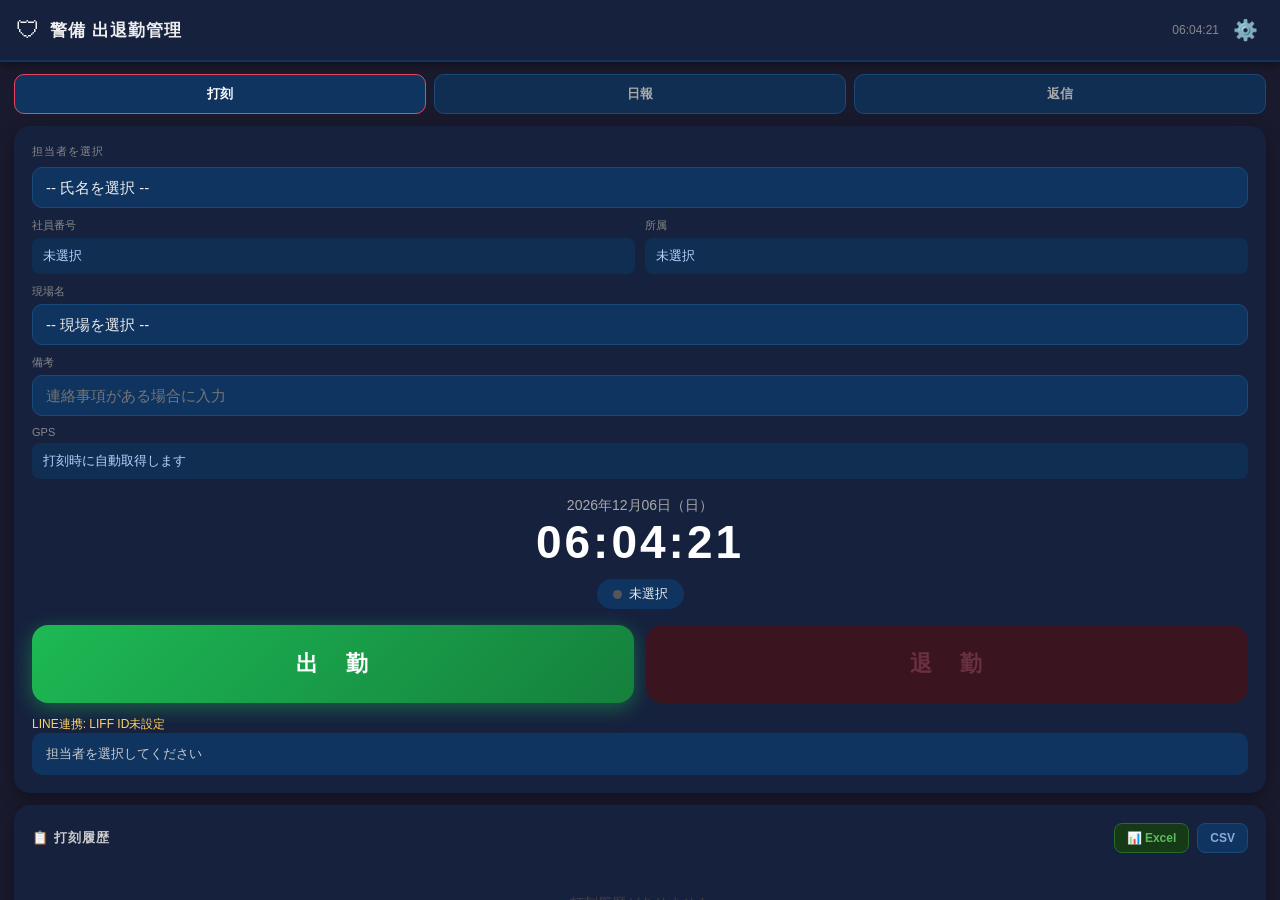
==== index.html @ e901b2d3 "Add files via upload" ====
<!DOCTYPE html>
<html lang="ja">
<head>
  <meta charset="UTF-8">
  <meta name="viewport" content="width=device-width, initial-scale=1.0, maximum-scale=1.0, user-scalable=no">
  <meta name="apple-mobile-web-app-capable" content="yes">
  <meta name="apple-mobile-web-app-status-bar-style" content="black-translucent">
  <meta name="apple-mobile-web-app-title" content="出退勤">
  <meta name="mobile-web-app-capable" content="yes">
  <meta name="theme-color" content="#1a1a2e">
  <link rel="manifest" href="./manifest.json">
  <title>警備 出退勤管理</title>
  <script src="https://static.line-scdn.net/liff/edge/2/sdk.js"></script>
  <script src="https://cdnjs.cloudflare.com/ajax/libs/xlsx/0.18.5/xlsx.full.min.js"></script>
  <style>
    * { box-sizing: border-box; margin: 0; padding: 0; -webkit-tap-highlight-color: transparent; }
    :root {
      --bg: #1a1a2e; --card: #16213e; --accent-blue: #0f3460;
      --green: #1db954; --red: #e94560; --text: #eee; --text-muted: #888;
      --safe-top: env(safe-area-inset-top, 0px); --safe-bottom: env(safe-area-inset-bottom, 0px);
    }
    html, body { height: 100%; overflow-x: hidden; }
    body { font-family: 'Hiragino Kaku Gothic ProN', 'Meiryo', 'Yu Gothic', sans-serif; background: var(--bg); color: var(--text); display: flex; flex-direction: column; padding-top: var(--safe-top); padding-bottom: var(--safe-bottom); }
    header { background: var(--card); padding: 14px 16px; display: flex; align-items: center; justify-content: space-between; border-bottom: 2px solid var(--accent-blue); box-shadow: 0 2px 10px rgba(0,0,0,0.5); position: sticky; top: 0; z-index: 100; }
    .header-left { display: flex; align-items: center; gap: 10px; }
    .shield { font-size: 24px; }
    header h1 { font-size: 17px; font-weight: 700; letter-spacing: 1px; }
    .header-right { display: flex; align-items: center; gap: 8px; }
    #clock { font-size: 12px; color: var(--text-muted); }
    .btn-settings-toggle { background: none; border: none; color: var(--text-muted); font-size: 20px; cursor: pointer; padding: 4px 6px; border-radius: 8px; }
    .btn-settings-toggle:active { background: var(--accent-blue); }
    .scroll-area { flex: 1; overflow-y: auto; -webkit-overflow-scrolling: touch; padding-bottom: 24px; }
    .card { margin: 12px 14px 0; background: var(--card); border-radius: 16px; padding: 18px; box-shadow: 0 4px 16px rgba(0,0,0,0.35); }
    .section-label { font-size: 11px; color: var(--text-muted); text-transform: uppercase; letter-spacing: 1px; margin-bottom: 8px; }
    #settings-panel { display: none; }
    #settings-panel.active { display: block; }
    #settings-panel h3 { font-size: 13px; color: #aaa; margin-bottom: 14px; letter-spacing: 1px; }
    .setting-row { margin-bottom: 12px; }
    .setting-row label { display: block; font-size: 11px; color: var(--text-muted); margin-bottom: 5px; }
    input[type="text"], input[type="date"], textarea, select { width: 100%; background: var(--accent-blue); border: 1px solid #1a4a7a; color: var(--text); padding: 11px 13px; border-radius: 10px; font-size: 15px; appearance: none; -webkit-appearance: none; }
    input[type="text"]:focus, input[type="date"]:focus, textarea:focus, select:focus { outline: none; border-color: var(--red); }
    textarea { min-height: 78px; resize: vertical; font-family: inherit; }
    .btn-save-settings { width: 100%; background: var(--accent-blue); border: 1px solid #1a5a9a; color: #88aadd; padding: 12px; border-radius: 10px; font-size: 14px; cursor: pointer; font-weight: 600; margin-top: 4px; }
    .btn-save-settings:active { opacity: 0.7; }
    .staff-row { display: flex; gap: 10px; align-items: center; }
    .datetime-display { text-align: center; margin: 18px 0 14px; }
    .datetime-display .date { font-size: 14px; color: #aaa; margin-bottom: 4px; }
    .datetime-display .time { font-size: 46px; font-weight: 800; color: #fff; letter-spacing: 3px; font-variant-numeric: tabular-nums; line-height: 1; }
    .status-wrap { text-align: center; margin-bottom: 16px; }
    .status-badge { display: inline-flex; align-items: center; gap: 7px; background: var(--accent-blue); border-radius: 20px; padding: 6px 16px; font-size: 13px; }
    .status-dot { width: 9px; height: 9px; border-radius: 50%; background: #555; }
    .status-dot.on { background: var(--green); box-shadow: 0 0 7px var(--green); animation: pulse 1.5s infinite; }
    .status-dot.off { background: var(--red); }
    @keyframes pulse { 0%,100% { opacity:1; } 50% { opacity:0.35; } }
    .btn-row { display: flex; gap: 12px; margin-bottom: 12px; }
    .btn-punch { flex: 1; border: none; border-radius: 16px; padding: 24px 8px; font-size: 22px; font-weight: 900; cursor: pointer; letter-spacing: 3px; transition: transform 0.1s; -webkit-user-select: none; user-select: none; }
    .btn-punch:active { transform: scale(0.94); }
    .btn-checkin { background: linear-gradient(135deg, #1db954, #15803d); color: #fff; box-shadow: 0 5px 20px rgba(29,185,84,0.45); }
    .btn-checkin:disabled { background: #1e3a26; color: #3a6a45; box-shadow: none; cursor: default; }
    .btn-checkout { background: linear-gradient(135deg, #e94560, #991b1b); color: #fff; box-shadow: 0 5px 20px rgba(233,69,96,0.45); }
    .btn-checkout:disabled { background: #3a1520; color: #6a3040; box-shadow: none; cursor: default; }
    .latest-info { background: var(--accent-blue); border-radius: 10px; padding: 11px 14px; font-size: 13px; color: #ccc; min-height: 38px; line-height: 1.5; }
    .latest-info strong { color: #fff; }
    .line-info { margin-top: 10px; font-size: 12px; color: #9fd7a8; line-height: 1.5; }
    .line-info.warn { color: #ffd166; }
    .history-header { display: flex; justify-content: space-between; align-items: center; margin-bottom: 12px; }
    .history-header h2 { font-size: 13px; font-weight: 700; color: #ccc; letter-spacing: 1px; }
    .export-btns { display: flex; gap: 8px; }
    .btn-export { background: var(--accent-blue); border: 1px solid #1a4a7a; color: #88aadd; padding: 7px 12px; border-radius: 8px; font-size: 12px; font-weight: 600; cursor: pointer; white-space: nowrap; }
    .btn-export:active { opacity: 0.7; }
    .btn-export-xl { background: #163a16; border: 1px solid #2a6a2a; color: #5dbb5d; }
    .history-list { max-height: 320px; overflow-y: auto; }
    .history-item { display: flex; align-items: center; gap: 10px; padding: 11px 2px; border-bottom: 1px solid #0f2a50; }
    .history-item:last-child { border-bottom: none; }
    .history-badge { width: 52px; text-align: center; padding: 5px 0; border-radius: 7px; font-size: 12px; font-weight: 700; flex-shrink: 0; }
    .badge-in { background: #163a20; color: #1db954; }
    .badge-out { background: #3a1520; color: #e94560; }
    .history-detail { flex: 1; min-width: 0; }
    .history-name { font-size: 14px; font-weight: 600; color: #ddd; }
    .history-time { font-size: 12px; color: var(--text-muted); margin-top: 2px; }
    .history-photo { width: 42px; height: 42px; border-radius: 7px; object-fit: cover; cursor: pointer; border: 1px solid #2a3a5a; flex-shrink: 0; }
    .history-empty { text-align: center; color: #444; font-size: 14px; padding: 30px 0; }
    #camera-modal { display: none; position: fixed; inset: 0; height: 100dvh; background: #000; z-index: 500; flex-direction: column; align-items: center; gap: 12px; padding: calc(12px + var(--safe-top)) 12px calc(12px + var(--safe-bottom)); overflow: hidden; }
    #camera-modal.active { display: flex; }
    .camera-header { width: 100%; text-align: center; color: #fff; }
    .camera-header .cam-title { font-size: 16px; font-weight: 700; margin-bottom: 4px; }
    .camera-header .cam-sub { font-size: 13px; color: #aaa; }
    #video { width: 100%; max-width: 500px; min-height: 0; flex: 1 1 auto; border-radius: 14px; border: 2px solid var(--red); object-fit: contain; background: #000; }
    #canvas { display: none; }
    .camera-controls { display: flex; flex: 0 0 auto; gap: 18px; align-items: center; padding-bottom: 2px; }
    .btn-shutter { width: 76px; height: 76px; border-radius: 50%; background: #fff; border: 5px solid var(--red); cursor: pointer; font-size: 30px; display: flex; align-items: center; justify-content: center; box-shadow: 0 0 24px rgba(233,69,96,0.6); flex-shrink: 0; }
    .btn-shutter:active { transform: scale(0.9); }
    .btn-cancel-cam { background: #222; border: none; color: #ccc; padding: 13px 18px; border-radius: 12px; font-size: 14px; cursor: pointer; }
    .btn-skip-cam { background: #162030; border: 1px solid #1a4a7a; color: #88aadd; padding: 13px 18px; border-radius: 12px; font-size: 14px; cursor: pointer; }
    #preview-modal { display: none; position: fixed; inset: 0; background: rgba(0,0,0,0.96); z-index: 600; flex-direction: column; align-items: center; justify-content: center; gap: 16px; padding: 20px; }
    #preview-modal.active { display: flex; }
    #preview-img { max-width: 100%; max-height: 75vh; border-radius: 12px; }
    .btn-close-preview { background: var(--red); border: none; color: #fff; padding: 13px 32px; border-radius: 12px; font-size: 15px; cursor: pointer; }
    #sending-overlay { display: none; position: fixed; inset: 0; background: rgba(0,0,0,0.72); z-index: 700; align-items: center; justify-content: center; flex-direction: column; gap: 14px; }
    #sending-overlay.active { display: flex; }
    .spinner { width: 50px; height: 50px; border: 4px solid #333; border-top: 4px solid var(--red); border-radius: 50%; animation: spin 0.75s linear infinite; }
    @keyframes spin { to { transform: rotate(360deg); } }
    .sending-text { color: #fff; font-size: 15px; font-weight: 600; }
    #toast { position: fixed; bottom: calc(30px + var(--safe-bottom)); left: 50%; transform: translateX(-50%) translateY(70px); background: var(--red); color: #fff; padding: 12px 22px; border-radius: 30px; font-size: 14px; font-weight: 600; box-shadow: 0 4px 20px rgba(0,0,0,0.45); transition: transform 0.3s ease; z-index: 800; white-space: nowrap; max-width: 90vw; text-overflow: ellipsis; overflow: hidden; }
    #toast.show { transform: translateX(-50%) translateY(0); }
    #toast.success { background: var(--green); }
    #toast.info { background: #0f3460; }
    .grid-two { display: grid; grid-template-columns: 1fr 1fr; gap: 10px; }
    .field { margin-top: 10px; }
    .field label { display: block; color: var(--text-muted); font-size: 11px; margin-bottom: 5px; }
    .readonly { color: #b6d2ff; font-size: 13px; background: #102d52; border-radius: 8px; padding: 9px 11px; min-height: 34px; }
    .tabs { display: grid; grid-template-columns: repeat(3,1fr); gap: 8px; margin: 12px 14px 0; }
    .tab { border: 1px solid #1a4a7a; background: #102d52; color: #aaa; border-radius: 10px; padding: 10px 4px; font-size: 13px; font-weight: 700; }
    .tab.active { background: var(--accent-blue); color: white; border-color: var(--red); }
    .page { display: none; }
    .page.active { display: block; }
    .btn-wide { width: 100%; border: none; border-radius: 12px; padding: 14px; font-size: 15px; font-weight: 700; color: white; background: var(--accent-blue); margin-top: 12px; }
    .reply-item { border-top: 1px solid #0f2a50; padding: 12px 0; font-size: 13px; line-height: 1.6; }
    .reply-new { color: #ffd166; }
    .small-note { color: var(--text-muted); font-size: 11px; margin-top: 6px; line-height: 1.5; }
  </style>
</head>
<body>
<header>
  <div class="header-left"><span class="shield">🛡</span><h1>警備 出退勤管理</h1></div>
  <div class="header-right"><span id="clock">--:--:--</span><button class="btn-settings-toggle" onclick="toggleSettings()">⚙️</button></div>
</header>
<div class="scroll-area">
  <div class="card" id="settings-panel">
    <h3>⚙ 設定</h3>
    <div class="setting-row"><label>Google Apps Script URL（スプレッドシート連携）</label><input type="text" id="gas-url" placeholder="https://script.google.com/macros/s/..."/></div>
    <div class="setting-row"><label>LIFF ID（LINE Developersで発行）</label><input type="text" id="liff-id" placeholder="例: 1234567890-AbCdEfGh"/></div>
    <div class="setting-row"><label>社員名（カンマ区切りで入力）</label><input type="text" id="staff-names-input" placeholder="例: 山田太郎,佐藤次郎,鈴木三郎"/></div>
    <div class="setting-row"><label>隊員マスタ（社員番号:氏名:所属 をカンマ区切り）</label><input type="text" id="guard-master-input" placeholder="例: 001:山田太郎:警備部,002:佐藤次郎:警備部"/></div>
    <div class="setting-row"><label>現場マスタ（現場コード:現場名 をカンマ区切り）</label><input type="text" id="site-master-input" placeholder="例: S001:本社ビル,S002:中央工事現場"/></div>
    <div class="setting-row"><label>Power Automate HTTP URL（将来のSharePoint連携）</label><input type="text" id="flow-url" placeholder="https://..."/></div>
    <button class="btn-save-settings" onclick="saveSettings()">💾 設定を保存</button>
  </div>
  <div class="tabs">
    <button class="tab active" data-page="attendance" onclick="switchPage('attendance')">打刻</button>
    <button class="tab" data-page="daily" onclick="switchPage('daily')">日報</button>
    <button class="tab" data-page="replies" onclick="switchPage('replies')">返信</button>
  </div>
  <div class="page active" id="page-attendance">
  <div class="card">
    <div class="section-label">担当者を選択</div>
    <div class="staff-row"><select id="staff-select"><option value="">-- 氏名を選択 --</option></select></div>
    <div class="grid-two">
      <div class="field"><label>社員番号</label><div class="readonly" id="employee-number">未選択</div></div>
      <div class="field"><label>所属</label><div class="readonly" id="department">未選択</div></div>
    </div>
    <div class="field"><label>現場名</label><select id="site-select"><option value="">-- 現場を選択 --</option></select></div>
    <div class="field"><label>備考</label><input type="text" id="attendance-note" placeholder="連絡事項がある場合に入力"/></div>
    <div class="field"><label>GPS</label><div class="readonly" id="gps-info">打刻時に自動取得します</div></div>
    <div class="datetime-display">
      <div class="date" id="date-display">----年--月--日（-）</div>
      <div class="time" id="time-display">--:--:--</div>
    </div>
    <div class="status-wrap"><span class="status-badge"><span class="status-dot" id="status-dot"></span><span id="status-text">未選択</span></span></div>
    <div class="btn-row">
      <button class="btn-punch btn-checkin" id="btn-checkin" onclick="handleCheckin()">出　勤</button>
      <button class="btn-punch btn-checkout" id="btn-checkout" onclick="handleCheckout()" disabled>退　勤</button>
    </div>
    <div class="line-info warn" id="line-info">LINE連携: 未接続</div>
    <div class="latest-info" id="latest-info">担当者を選択してください</div>
  </div>
  <div class="card">
    <div class="history-header">
      <h2>📋 打刻履歴</h2>
      <div class="export-btns">
        <button class="btn-export btn-export-xl" onclick="exportExcel()">📊 Excel</button>
        <button class="btn-export" onclick="exportCSV()">CSV</button>
      </div>
    </div>
    <div class="history-list" id="history-list"><div class="history-empty">打刻履歴がありません</div></div>
  </div>
  </div>
  <div class="page" id="page-daily">
    <div class="card">
      <div class="section-label">日報入力</div>
      <div class="field"><label>勤務日</label><input type="date" id="report-date"/></div>
      <div class="field"><label>氏名</label><select id="report-staff"><option value="">-- 氏名を選択 --</option></select></div>
      <div class="field"><label>社員番号</label><div class="readonly" id="report-employee-number">未選択</div></div>
      <div class="field"><label>現場名</label><select id="report-site"><option value="">-- 現場を選択 --</option></select></div>
      <div class="field"><label>勤務区分</label><select id="report-shift"><option>日勤</option><option>夜勤</option><option>当務</option><option>その他</option></select></div>
      <div class="field"><label>業務内容</label><textarea id="report-work" placeholder="巡回、受付、誘導など"></textarea></div>
      <div class="field"><label>異常有無</label><select id="report-incident"><option value="なし">なし</option><option value="あり">あり</option></select></div>
      <div class="field"><label>異常内容</label><textarea id="report-incident-detail" placeholder="異常があった場合に入力"></textarea></div>
      <div class="field"><label>引継ぎ事項</label><textarea id="report-handover" placeholder="次の担当者への引継ぎ"></textarea></div>
      <button class="btn-wide" onclick="submitDailyReport()">日報を送信</button>
    </div>
    <div class="card"><div class="history-header"><h2>日報履歴</h2></div><div id="report-history" class="history-list"></div></div>
  </div>
  <div class="page" id="page-replies">
    <div class="card"><div class="history-header"><h2>管理者からの返信</h2></div><div id="reply-list"></div></div>
  </div>
</div>
<div id="camera-modal">
  <div class="camera-header"><div class="cam-title">📷 伝票を撮影してください</div><div class="cam-sub">退勤時の伝票・書類をカメラで撮影します</div></div>
  <video id="video" autoplay playsinline></video>
  <canvas id="canvas"></canvas>
  <div class="camera-controls">
    <button class="btn-cancel-cam" onclick="cancelCamera()">キャンセル</button>
    <button class="btn-shutter" onclick="takePhoto()">📸</button>
    <button class="btn-skip-cam" onclick="skipPhoto()">スキップ</button>
  </div>
  <label class="btn-skip-cam">ファイル添付<input type="file" accept=".jpg,.jpeg,.png,.pdf" hidden onchange="attachCheckoutFile(this.files[0])"></label>
</div>
<div id="preview-modal"><img id="preview-img" src="" alt="伝票写真"><button class="btn-close-preview" onclick="closePreview()">✕ 閉じる</button></div>
<div id="sending-overlay"><div class="spinner"></div><div class="sending-text" id="sending-text">データを送信中...</div></div>
<div id="toast"></div>
<script>
const STORAGE_KEY='keibi_attendance_v3', SETTINGS_KEY='keibi_settings_v3', REPORT_KEY='keibi_daily_reports_v1', REPLY_KEY='keibi_admin_replies_v1';
const WEEKDAYS=['日','月','火','水','木','金','土'];
let settings={gasUrl:'',flowUrl:'',liffId:'',staffNames:['山田太郎','佐藤次郎','鈴木三郎'],guards:[{employeeNumber:'001',name:'山田太郎',department:'警備部'},{employeeNumber:'002',name:'佐藤次郎',department:'警備部'},{employeeNumber:'003',name:'鈴木三郎',department:'警備部'}],sites:[{siteCode:'S001',name:'本社ビル'},{siteCode:'S002',name:'中央工事現場'}]};
let currentStream=null, pendingCheckout=null;
let lineProfile=null;

function init(){
  loadSettings(); renderMasters(); renderHistory(); renderReports(); renderReplies(); updateClock();
  setInterval(updateClock,1000);
  document.getElementById('report-date').value=new Date().toISOString().slice(0,10);
  document.getElementById('staff-select').addEventListener('change',e=>{updateButtonStatus(e.target.value);fillGuardInfo(e.target.value);});
  document.getElementById('report-staff').addEventListener('change',e=>fillReportGuardInfo(e.target.value));
  initLIFF();
  if('serviceWorker'in navigator) navigator.serviceWorker.register('./sw.js').catch(()=>{});
}

function loadSettings(){
  try{const s=JSON.parse(localStorage.getItem(SETTINGS_KEY)||'{}');settings={...settings,...s};}catch(e){}
  document.getElementById('gas-url').value=settings.gasUrl||'';
  document.getElementById('liff-id').value=settings.liffId||'';
  document.getElementById('staff-names-input').value=settings.staffNames.join(',');
  document.getElementById('guard-master-input').value=(settings.guards||[]).map(g=>`${g.employeeNumber}:${g.name}:${g.department||''}`).join(',');
  document.getElementById('site-master-input').value=(settings.sites||[]).map(s=>`${s.siteCode}:${s.name}`).join(',');
  document.getElementById('flow-url').value=settings.flowUrl||'';
}

function saveSettings(){
  settings.gasUrl=document.getElementById('gas-url').value.trim();
  settings.liffId=document.getElementById('liff-id').value.trim();
  settings.flowUrl=document.getElementById('flow-url').value.trim();
  settings.staffNames=document.getElementById('staff-names-input').value.split(',').map(s=>s.trim()).filter(Boolean);
  settings.guards=parseMaster(document.getElementById('guard-master-input').value,parts=>({employeeNumber:parts[0],name:parts[1],department:parts[2]||''}));
  settings.sites=parseMaster(document.getElementById('site-master-input').value,parts=>({siteCode:parts[0],name:parts[1]}));
  settings.staffNames=[...new Set([...settings.staffNames,...settings.guards.map(g=>g.name)])];
  localStorage.setItem(SETTINGS_KEY,JSON.stringify(settings));
  renderMasters();
  initLIFF();
  document.getElementById('settings-panel').classList.remove('active');
  showToast('設定を保存しました ✓','success');
}

function toggleSettings(){document.getElementById('settings-panel').classList.toggle('active');}

function parseMaster(text,mapper){return text.split(',').map(v=>v.trim()).filter(Boolean).map(v=>mapper(v.split(':').map(x=>x.trim()))).filter(v=>Object.values(v).some(Boolean));}
function renderMasters(){
  fillSelect('staff-select',settings.staffNames,'-- 氏名を選択 --',true);
  fillSelect('report-staff',settings.staffNames,'-- 氏名を選択 --',true);
  fillSelect('site-select',(settings.sites||[]).map(s=>s.name),'-- 現場を選択 --',true);
  fillSelect('report-site',(settings.sites||[]).map(s=>s.name),'-- 現場を選択 --',true);
}
function fillSelect(id,items,placeholder,manual){
  const sel=document.getElementById(id),cur=sel.value;
  sel.innerHTML=`<option value="">${placeholder}</option>`+items.map(v=>`<option value="${esc(v)}">${esc(v)}</option>`).join('')+(manual?'<option value="__manual__">手動入力</option>':'');
  if(items.includes(cur))sel.value=cur;
  sel.onchange=()=>{if(sel.value==='__manual__'){const value=prompt('手動入力してください');if(value){const option=document.createElement('option');option.value=option.textContent=value;sel.insertBefore(option,sel.lastChild);sel.value=value;}else sel.value='';}if(id==='staff-select'){fillGuardInfo(sel.value);updateButtonStatus(sel.value);}if(id==='report-staff')fillReportGuardInfo(sel.value);};
}
function fillGuardInfo(name){
  const guard=(settings.guards||[]).find(g=>g.name===name);
  document.getElementById('employee-number').textContent=guard?guard.employeeNumber:'手動入力';
  document.getElementById('department').textContent=guard?guard.department||'未登録':'未登録';
}
function fillReportGuardInfo(name){
  const guard=(settings.guards||[]).find(g=>g.name===name);
  document.getElementById('report-employee-number').textContent=guard?guard.employeeNumber:'手動入力';
}

async function initLIFF(){
  const info=document.getElementById('line-info');
  if(!settings.liffId){
    info.textContent='LINE連携: LIFF ID未設定';
    info.className='line-info warn';
    return;
  }
  if(!window.liff){
    info.textContent='LINE連携: LIFF SDKを読み込めません';
    info.className='line-info warn';
    return;
  }
  try{
    await liff.init({liffId:settings.liffId});
    if(!liff.isLoggedIn()){
      info.textContent='LINE連携: ログイン待ち';
      info.className='line-info warn';
      liff.login();
      return;
    }
    lineProfile=await liff.getProfile();
    info.textContent=`LINE連携: ${lineProfile.displayName}`;
    info.className='line-info';
    applyLineProfileToStaff(lineProfile.displayName);
  }catch(e){
    info.textContent='LINE連携: 初期化できません';
    info.className='line-info warn';
  }
}

function applyLineProfileToStaff(displayName){
  if(!displayName)return;
  const sel=document.getElementById('staff-select');
  if(settings.staffNames.indexOf(displayName) === -1){
    settings.staffNames.push(displayName);
    localStorage.setItem(SETTINGS_KEY,JSON.stringify(settings));
    renderMasters();
  }
  sel.value=displayName;
  updateButtonStatus(displayName);
}

function updateClock(){
  const now=new Date();
  const hms=pad2(now.getHours())+':'+pad2(now.getMinutes())+':'+pad2(now.getSeconds());
  document.getElementById('time-display').textContent=hms;
  document.getElementById('clock').textContent=hms;
  document.getElementById('date-display').textContent=`${now.getFullYear()}年${pad2(now.getMonth()+1)}月${pad2(now.getDate())}日（${WEEKDAYS[now.getDay()]}）`;
}

function updateButtonStatus(name){
  const isIn=name?localStorage.getItem('st_'+name)==='in':false;
  document.getElementById('btn-checkin').disabled=!name||isIn;
  document.getElementById('btn-checkout').disabled=!name||!isIn;
  document.getElementById('status-dot').className='status-dot '+(!name?'':isIn?'on':'off');
  document.getElementById('status-text').textContent=!name?'未選択':isIn?'勤務中':'退勤済み';
  if(name){
    const staffHistory=getHistory().filter(h=>h.name===name);
    const last=staffHistory[staffHistory.length-1];
    document.getElementById('latest-info').innerHTML=last
      ?`<strong>${esc(name)}</strong> 最終打刻：<strong>${last.type==='in'?'出勤':'退勤'}</strong> ${esc(last.datetime)}`
      :`${name} の打刻記録はありません`;
  }else{document.getElementById('latest-info').textContent='担当者を選択してください';}
}

async function handleCheckin(){
  const name=document.getElementById('staff-select').value;
  if(!name){showToast('担当者を選択してください');return;}
  const site=document.getElementById('site-select').value;
  if(!site){showToast('現場名を選択してください');return;}
  const gps=await getGps();
  const rec=makeRecord('in',name,new Date(),null,gps);
  saveRecord(rec);localStorage.setItem('st_'+name,'in');
  updateButtonStatus(name);renderHistory();
  showToast(`✓ 出勤打刻：${rec.time}`,'success');
  await sendToGAS(rec);
}

async function handleCheckout(){
  const name=document.getElementById('staff-select').value;
  if(!name){showToast('担当者を選択してください');return;}
  const site=document.getElementById('site-select').value;
  if(!site){showToast('現場名を選択してください');return;}
  pendingCheckout={name,time:new Date(),gps:await getGps()};openCamera();
}

async function finalizeCheckout(photoDataUrl){
  const{name,time}=pendingCheckout;
  const rec=makeRecord('out',name,time,photoDataUrl,pendingCheckout.gps);
  saveRecord(rec);localStorage.setItem('st_'+name,'out');
  updateButtonStatus(name);renderHistory();
  showToast(`✓ 退勤打刻：${rec.time}`,'success');
  await sendToGAS(rec);pendingCheckout=null;
}

async function sendToGAS(rec){
  if(!settings.gasUrl&&!settings.flowUrl)return;
  document.getElementById('sending-overlay').classList.add('active');
  document.getElementById('sending-text').textContent=rec.type==='out'&&rec.photo?'写真をアップロード中...':'スプレッドシートに記録中...';
  try{
    if(settings.gasUrl)await fetch(settings.gasUrl,{method:'POST',mode:'no-cors',headers:{'Content-Type':'application/json'},body:JSON.stringify(rec)});
    if(settings.flowUrl&&settings.flowUrl!==settings.gasUrl)await fetch(settings.flowUrl,{method:'POST',mode:'no-cors',headers:{'Content-Type':'application/json'},body:JSON.stringify(rec)});
    showToast('✓ 勤怠を記録しました','success');
  }catch(e){showToast('⚠ 送信エラー（履歴には保存済み）');}
  finally{document.getElementById('sending-overlay').classList.remove('active');}
}

async function openCamera(){
  document.getElementById('camera-modal').classList.add('active');
  try{
    currentStream=await navigator.mediaDevices.getUserMedia({video:{facingMode:'environment',width:{ideal:1280}}});
    document.getElementById('video').srcObject=currentStream;
  }catch(e){
    showToast('カメラを起動できません。スキップします。');
    setTimeout(()=>{closeCamera();finalizeCheckout(null);},1500);
  }
}

function closeCamera(){
  if(currentStream){currentStream.getTracks().forEach(t=>t.stop());currentStream=null;}
  document.getElementById('camera-modal').classList.remove('active');
}

function cancelCamera(){closeCamera();pendingCheckout=null;}
function skipPhoto(){closeCamera();finalizeCheckout(null);}

function attachCheckoutFile(file){
  if(!file)return;
  if(!/\.(jpg|jpeg|png|pdf)$/i.test(file.name)){showToast('jpg、png、pdfを選択してください');return;}
  const reader=new FileReader();
  reader.onload=()=>{closeCamera();finalizeCheckout(reader.result);};
  reader.readAsDataURL(file);
}

function takePhoto(){
  const v=document.getElementById('video'),c=document.getElementById('canvas');
  c.width=v.videoWidth;c.height=v.videoHeight;
  const ctx=c.getContext('2d');ctx.drawImage(v,0,0);
  const stamp=`${pendingCheckout.name}  ${formatDatetime(pendingCheckout.time)}`;
  const barH=Math.max(36,c.height*0.05);
  ctx.fillStyle='rgba(0,0,0,0.65)';ctx.fillRect(0,c.height-barH,c.width,barH);
  ctx.fillStyle='#fff';ctx.font=`bold ${Math.max(14,barH*0.55)}px sans-serif`;
  ctx.fillText('📷 '+stamp,10,c.height-barH*0.2);
  closeCamera();finalizeCheckout(c.toDataURL('image/jpeg',0.75));
}

function showPhotoPreview(src){document.getElementById('preview-img').src=src;document.getElementById('preview-modal').classList.add('active');}
function closePreview(){document.getElementById('preview-modal').classList.remove('active');}

function getHistory(){try{return JSON.parse(localStorage.getItem(STORAGE_KEY)||'[]');}catch(e){return[];}}
function saveRecord(rec){const h=getHistory();h.push(rec);localStorage.setItem(STORAGE_KEY,JSON.stringify(h));}

function renderHistory(){
  const history=getHistory(),el=document.getElementById('history-list');
  if(!history.length){el.innerHTML='<div class="history-empty">打刻履歴がありません</div>';return;}
  el.innerHTML=[...history].reverse().map(r=>`
    <div class="history-item">
      <span class="history-badge ${r.type==='in'?'badge-in':'badge-out'}">${r.type==='in'?'出　勤':'退　勤'}</span>
      <div class="history-detail"><div class="history-name">${esc(r.name)}　${esc(r.siteName||'')}</div><div class="history-time">${esc(r.datetime)}　${esc(r.gpsStatus||'')}</div></div>
      ${r.photo?`<img class="history-photo" src="${r.photo}" onclick="showPhotoPreview(this.src)">`:'<span style="width:42px;flex-shrink:0"></span>'}
    </div>`).join('');
}

function exportExcel(){
  const history=getHistory();
  if(!history.length){showToast('打刻データがありません');return;}
  const pairMap={};
  history.forEach(r=>{
    const key=r.name+'::'+r.date;
    if(!pairMap[key])pairMap[key]={name:r.name,date:r.date,inTime:'',outTime:''};
    if(r.type==='in')pairMap[key].inTime=r.time;
    if(r.type==='out')pairMap[key].outTime=r.time;
  });
  const pairs=Object.values(pairMap).sort((a,b)=>(a.date+a.name)<(b.date+b.name)?-1:1);
  const wb=XLSX.utils.book_new();

  // シート1: 日別集計
  const colH=['日付','曜日','氏名','出勤時刻','退勤時刻','備考'];
  const rows=pairs.map(p=>[p.date,getWeekday(p.date),p.name,p.inTime,p.outTime,'']);
  const ws1=XLSX.utils.aoa_to_sheet([colH,...rows]);
  ws1['!cols']=[{wch:13},{wch:6},{wch:12},{wch:10},{wch:10},{wch:16}];
  const r1=XLSX.utils.decode_range(ws1['!ref']);
  for(let C=r1.s.c;C<=r1.e.c;C++){
    const a=XLSX.utils.encode_cell({r:0,c:C});if(!ws1[a])continue;
    ws1[a].s={fill:{fgColor:{rgb:'1A1A2E'}},font:{color:{rgb:'FFFFFF'},bold:true,sz:11},alignment:{horizontal:'center'},border:{bottom:{style:'medium',color:{rgb:'E94560'}}}};
  }
  rows.forEach((row,i)=>{
    const ri=i+1,bg=ri%2===0?'F0F4FF':'FFFFFF';
    for(let C=0;C<colH.length;C++){
      const a=XLSX.utils.encode_cell({r:ri,c:C});
      if(!ws1[a])ws1[a]={t:'s',v:''};
      ws1[a].s={fill:{fgColor:{rgb:bg}},alignment:{horizontal:C===2?'left':'center'},font:{sz:11},border:{top:{style:'thin',color:{rgb:'DDDDDD'}},bottom:{style:'thin',color:{rgb:'DDDDDD'}},left:{style:'thin',color:{rgb:'DDDDDD'}},right:{style:'thin',color:{rgb:'DDDDDD'}}}};
      if(C===3&&ws1[a].v)ws1[a].s.font={sz:11,color:{rgb:'15803D'},bold:true};
      if(C===4&&ws1[a].v)ws1[a].s.font={sz:11,color:{rgb:'B91C1C'},bold:true};
    }
  });
  XLSX.utils.book_append_sheet(wb,ws1,'日別集計');

  // シート2: 打刻ログ
  const logH=['種別','氏名','日付','時刻','日時'];
  const logR=[...history].map(r=>[r.type==='in'?'出勤':'退勤',r.name,r.date,r.time,r.datetime]);
  const ws2=XLSX.utils.aoa_to_sheet([logH,...logR]);
  ws2['!cols']=[{wch:8},{wch:12},{wch:13},{wch:10},{wch:20}];
  for(let C=0;C<logH.length;C++){
    const a=XLSX.utils.encode_cell({r:0,c:C});if(!ws2[a])continue;
    ws2[a].s={fill:{fgColor:{rgb:'0F3460'}},font:{color:{rgb:'FFFFFF'},bold:true,sz:11},alignment:{horizontal:'center'}};
  }
  logR.forEach((row,i)=>{
    const ri=i+1,isIn=row[0]==='出勤',bg=isIn?'E8F5E9':'FCE4EC';
    for(let C=0;C<logH.length;C++){
      const a=XLSX.utils.encode_cell({r:ri,c:C});
      if(!ws2[a])ws2[a]={t:'s',v:''};
      ws2[a].s={fill:{fgColor:{rgb:bg}},alignment:{horizontal:'center'},font:{sz:11}};
      if(C===0)ws2[a].s.font={sz:11,bold:true,color:{rgb:isIn?'2E7D32':'C62828'}};
    }
  });
  XLSX.utils.book_append_sheet(wb,ws2,'打刻ログ');

  const now=new Date();
  XLSX.writeFile(wb,`出退勤_${now.getFullYear()}${pad2(now.getMonth()+1)}${pad2(now.getDate())}.xlsx`);
  showToast('✓ Excelファイルを出力しました','success');
}

function exportCSV(){
  const history=getHistory();if(!history.length){showToast('打刻データがありません');return;}
  let csv='﻿種別,社員番号,氏名,現場名,日付,時刻,日時,GPS緯度,GPS経度,GPS状況,備考\n';
  history.forEach(r=>{csv+=`"${r.type==='in'?'出勤':'退勤'}","${r.employeeNumber||''}","${r.name}","${r.siteName||''}","${r.date}","${r.time}","${r.datetime}","${r.latitude||''}","${r.longitude||''}","${r.gpsStatus||''}","${r.note||''}"\n`;});
  const a=document.createElement('a'),now=new Date();
  a.href=URL.createObjectURL(new Blob([csv],{type:'text/csv;charset=utf-8;'}));
  a.download=`出退勤_${now.getFullYear()}${pad2(now.getMonth()+1)}${pad2(now.getDate())}.csv`;
  a.click();showToast('CSVを出力しました','success');
}

function switchPage(page){
  document.querySelectorAll('.page').forEach(el=>el.classList.toggle('active',el.id==='page-'+page));
  document.querySelectorAll('.tab').forEach(el=>el.classList.toggle('active',el.dataset.page===page));
  if(page==='daily')renderReports();
  if(page==='replies')renderReplies();
}

function getReports(){try{return JSON.parse(localStorage.getItem(REPORT_KEY)||'[]');}catch(e){return[];}}
function saveReports(items){localStorage.setItem(REPORT_KEY,JSON.stringify(items));}
function getReplies(){try{return JSON.parse(localStorage.getItem(REPLY_KEY)||'[]');}catch(e){return[];}}
function saveReplies(items){localStorage.setItem(REPLY_KEY,JSON.stringify(items));}

async function submitDailyReport(){
  const name=document.getElementById('report-staff').value,siteName=document.getElementById('report-site').value;
  if(!name||!siteName){showToast('氏名と現場名を選択してください');return;}
  const guard=(settings.guards||[]).find(g=>g.name===name)||{};
  const report={action:'dailyReport',id:'report-'+Date.now(),workDate:document.getElementById('report-date').value,name,employeeNumber:guard.employeeNumber||'',siteName,shift:document.getElementById('report-shift').value,work:document.getElementById('report-work').value,incident:document.getElementById('report-incident').value,incidentDetail:document.getElementById('report-incident-detail').value,handover:document.getElementById('report-handover').value,submittedAt:formatDatetime(new Date()),lineUserId:lineProfile?lineProfile.userId:'',reply:'',replyRead:false};
  const reports=getReports();reports.push(report);saveReports(reports);renderReports();
  await sendGeneric(report);
  showToast('日報を保存しました','success');
}

function renderReports(){
  const el=document.getElementById('report-history'),reports=getReports();
  if(!reports.length){el.innerHTML='<div class="history-empty">日報履歴がありません</div>';return;}
  el.innerHTML=[...reports].reverse().map(r=>`<div class="reply-item"><strong>${esc(r.workDate)}　${esc(r.siteName)}</strong><div>${esc(r.name)} ／ ${esc(r.shift)}</div><div class="small-note">${esc(r.work||'業務内容なし')}</div>${r.reply?`<div class="${r.replyRead?'':'reply-new'}">管理者返信: ${esc(r.reply)}</div>`:''}</div>`).join('');
}

function renderReplies(){
  const reports=getReports().filter(r=>r.reply),extra=getReplies(),el=document.getElementById('reply-list');
  const replies=[...reports.map(r=>({id:r.id,reportId:r.id,siteName:r.siteName,message:r.reply,replier:r.replier||'管理者',repliedAt:r.repliedAt||'',read:r.replyRead})),...extra];
  if(!replies.length){el.innerHTML='<div class="history-empty">管理者からの返信はありません</div>';return;}
  el.innerHTML=replies.map(r=>`<div class="reply-item ${r.read?'':'reply-new'}"><strong>${esc(r.siteName||'日報返信')}</strong><div>${esc(r.message)}</div><div class="small-note">${esc(r.replier||'管理者')}　${esc(r.repliedAt||'')}</div>${r.read?'<span class="small-note">確認済み</span>':`<button class="btn-wide" onclick="confirmReply('${esc(r.reportId||r.id)}')">確認しました</button>`}</div>`).join('');
}

async function confirmReply(reportId){
  const reports=getReports().map(r=>r.id===reportId?{...r,replyRead:true,replyReadAt:formatDatetime(new Date())}:r);saveReports(reports);
  const replies=getReplies().map(r=>(r.reportId||r.id)===reportId?{...r,read:true}:r);saveReplies(replies);
  await sendGeneric({action:'confirmReply',reportId,confirmedAt:formatDatetime(new Date())});
  renderReports();renderReplies();showToast('返信を確認済みにしました','success');
}

async function sendGeneric(data){
  const url=settings.flowUrl||settings.gasUrl;if(!url)return;
  try{await fetch(url,{method:'POST',mode:'no-cors',headers:{'Content-Type':'application/json'},body:JSON.stringify(data)});}catch(e){showToast('送信できませんでした。端末内には保存済みです');}
}

async function getGps(){
  const info=document.getElementById('gps-info');
  info.textContent='GPSを取得中...';
  if(!navigator.geolocation){info.textContent='GPS非対応';return{latitude:'',longitude:'',gpsStatus:'非対応'};}
  return new Promise(resolve=>navigator.geolocation.getCurrentPosition(
    pos=>{const gps={latitude:pos.coords.latitude.toFixed(6),longitude:pos.coords.longitude.toFixed(6),gpsStatus:'取得済み'};info.textContent=`${gps.latitude}, ${gps.longitude}`;resolve(gps);},
    ()=>{info.textContent='GPSを取得できませんでした';resolve({latitude:'',longitude:'',gpsStatus:'取得失敗'});},
    {enableHighAccuracy:true,timeout:8000,maximumAge:60000}
  ));
}
function makeRecord(type,name,date,photo,gps={}){
  const guard=(settings.guards||[]).find(g=>g.name===name)||{};
  return{action:'attendance',type,name,employeeNumber:guard.employeeNumber||'',department:guard.department||'',siteName:document.getElementById('site-select').value,note:document.getElementById('attendance-note').value,photo,datetime:formatDatetime(date),date:formatDate(date),time:formatTime(date),...gps,lineUserId:lineProfile?lineProfile.userId:'',lineDisplayName:lineProfile?lineProfile.displayName:''};
}
function formatDatetime(d){return`${d.getFullYear()}/${pad2(d.getMonth()+1)}/${pad2(d.getDate())} ${pad2(d.getHours())}:${pad2(d.getMinutes())}:${pad2(d.getSeconds())}`;}
function formatDate(d){return`${d.getFullYear()}/${pad2(d.getMonth()+1)}/${pad2(d.getDate())}`;}
function formatTime(d){return`${pad2(d.getHours())}:${pad2(d.getMinutes())}:${pad2(d.getSeconds())}`;}
function pad2(n){n=String(n);return n.length<2?'0'+n:n;}
function esc(s){return String(s).replace(/&/g,'&amp;').replace(/</g,'&lt;').replace(/>/g,'&gt;').replace(/"/g,'&quot;');}
function getWeekday(ds){try{const[y,m,d]=ds.split('/').map(Number);return WEEKDAYS[new Date(y,m-1,d).getDay()];}catch(e){return '';}}

let toastTimer=null;
function showToast(msg,type=''){
  const el=document.getElementById('toast');el.textContent=msg;
  el.className='show'+(type?' '+type:'');
  if(toastTimer)clearTimeout(toastTimer);
  toastTimer=setTimeout(()=>{el.className='';},3200);
}

document.addEventListener('DOMContentLoaded',init);
</script>
</body>
</html>
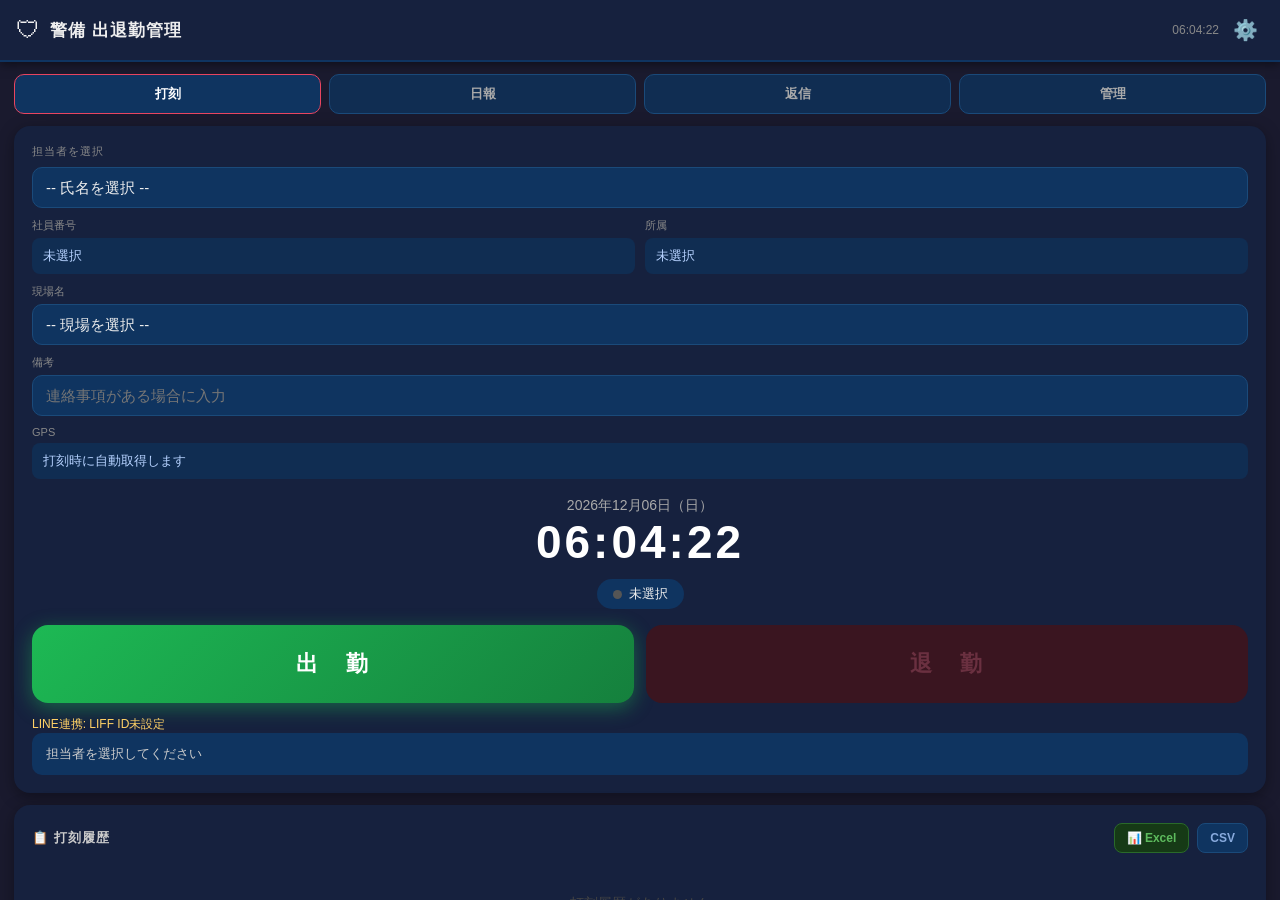
==== commit 311cad9f: "Add files via upload" ====
--- a/index.html
+++ b/index.html
@@ -12,6 +12,7 @@
   <title>警備 出退勤管理</title>
   <script src="https://static.line-scdn.net/liff/edge/2/sdk.js"></script>
   <script src="https://cdnjs.cloudflare.com/ajax/libs/xlsx/0.18.5/xlsx.full.min.js"></script>
+  <script src="https://cdnjs.cloudflare.com/ajax/libs/pdf.js/3.11.174/pdf.min.js"></script>
   <style>
     * { box-sizing: border-box; margin: 0; padding: 0; -webkit-tap-highlight-color: transparent; }
     :root {
@@ -109,7 +110,7 @@
     .field { margin-top: 10px; }
     .field label { display: block; color: var(--text-muted); font-size: 11px; margin-bottom: 5px; }
     .readonly { color: #b6d2ff; font-size: 13px; background: #102d52; border-radius: 8px; padding: 9px 11px; min-height: 34px; }
-    .tabs { display: grid; grid-template-columns: repeat(3,1fr); gap: 8px; margin: 12px 14px 0; }
+    .tabs { display: grid; grid-template-columns: repeat(4,1fr); gap: 8px; margin: 12px 14px 0; }
     .tab { border: 1px solid #1a4a7a; background: #102d52; color: #aaa; border-radius: 10px; padding: 10px 4px; font-size: 13px; font-weight: 700; }
     .tab.active { background: var(--accent-blue); color: white; border-color: var(--red); }
     .page { display: none; }
@@ -118,6 +119,14 @@
     .reply-item { border-top: 1px solid #0f2a50; padding: 12px 0; font-size: 13px; line-height: 1.6; }
     .reply-new { color: #ffd166; }
     .small-note { color: var(--text-muted); font-size: 11px; margin-top: 6px; line-height: 1.5; }
+    .admin-actions { display: flex; flex-wrap: wrap; gap: 8px; margin-top: 10px; }
+    .admin-table-wrap { overflow-x: auto; }
+    .admin-table { width: 100%; border-collapse: collapse; font-size: 12px; }
+    .admin-table th, .admin-table td { border-bottom: 1px solid #0f2a50; padding: 9px 6px; text-align: left; white-space: nowrap; }
+    .admin-table th { color: #88aadd; }
+    .btn-mini { border: 1px solid #1a4a7a; background: #102d52; color: #b6d2ff; border-radius: 8px; padding: 7px 10px; font-size: 12px; }
+    .btn-danger { border-color: #7a2636; color: #ff9bac; }
+    .import-result { margin-top: 10px; color: #9fd7a8; font-size: 12px; line-height: 1.7; white-space: pre-wrap; }
   </style>
 </head>
 <body>
@@ -140,6 +149,7 @@
     <button class="tab active" data-page="attendance" onclick="switchPage('attendance')">打刻</button>
     <button class="tab" data-page="daily" onclick="switchPage('daily')">日報</button>
     <button class="tab" data-page="replies" onclick="switchPage('replies')">返信</button>
+    <button class="tab" data-page="admin" onclick="switchPage('admin')">管理</button>
   </div>
   <div class="page active" id="page-attendance">
   <div class="card">
@@ -194,6 +204,27 @@
   <div class="page" id="page-replies">
     <div class="card"><div class="history-header"><h2>管理者からの返信</h2></div><div id="reply-list"></div></div>
   </div>
+  <div class="page" id="page-admin">
+    <div class="card">
+      <div class="section-label">管理画面</div>
+      <p class="small-note">Excel、CSV、テキストPDFから隊員・現場マスタを取り込めます。PDFが画像のみの場合は手動登録を使ってください。</p>
+      <div class="field"><label>取込対象</label><select id="admin-import-kind"><option value="guards">勤務員情報</option><option value="sites">現場名</option></select></div>
+      <label class="btn-wide" style="display:block;text-align:center">Excel・CSV・PDFを選択<input type="file" accept=".xlsx,.xls,.csv,.pdf" hidden onchange="importMasterFile(this.files[0])"></label>
+      <div class="import-result" id="admin-import-result"></div>
+    </div>
+    <div class="card">
+      <div class="history-header"><h2>勤務員情報</h2><button class="btn-mini" onclick="addGuardManual()">手動登録</button></div>
+      <div class="admin-table-wrap"><table class="admin-table"><thead><tr><th>社員番号</th><th>氏名</th><th>所属</th><th></th></tr></thead><tbody id="admin-guard-list"></tbody></table></div>
+    </div>
+    <div class="card">
+      <div class="history-header"><h2>現場マスタ</h2><button class="btn-mini" onclick="addSiteManual()">手動登録</button></div>
+      <div class="admin-table-wrap"><table class="admin-table"><thead><tr><th>現場コード</th><th>現場名</th><th></th></tr></thead><tbody id="admin-site-list"></tbody></table></div>
+    </div>
+    <div class="card">
+      <div class="history-header"><h2>提出された日報</h2></div>
+      <div id="admin-report-list"></div>
+    </div>
+  </div>
 </div>
 <div id="camera-modal">
   <div class="camera-header"><div class="cam-title">📷 伝票を撮影してください</div><div class="cam-sub">退勤時の伝票・書類をカメラで撮影します</div></div>
@@ -217,7 +248,7 @@
 let lineProfile=null;
 
 function init(){
-  loadSettings(); renderMasters(); renderHistory(); renderReports(); renderReplies(); updateClock();
+  loadSettings(); renderMasters(); renderHistory(); renderReports(); renderReplies(); renderAdmin(); updateClock();
   setInterval(updateClock,1000);
   document.getElementById('report-date').value=new Date().toISOString().slice(0,10);
   document.getElementById('staff-select').addEventListener('change',e=>{updateButtonStatus(e.target.value);fillGuardInfo(e.target.value);});
@@ -514,6 +545,7 @@
   document.querySelectorAll('.tab').forEach(el=>el.classList.toggle('active',el.dataset.page===page));
   if(page==='daily')renderReports();
   if(page==='replies')renderReplies();
+  if(page==='admin')renderAdmin();
 }
 
 function getReports(){try{return JSON.parse(localStorage.getItem(REPORT_KEY)||'[]');}catch(e){return[];}}
@@ -555,6 +587,76 @@
   const url=settings.flowUrl||settings.gasUrl;if(!url)return;
   try{await fetch(url,{method:'POST',mode:'no-cors',headers:{'Content-Type':'application/json'},body:JSON.stringify(data)});}catch(e){showToast('送信できませんでした。端末内には保存済みです');}
 }
+
+function renderAdmin(){
+  const guardList=document.getElementById('admin-guard-list'),siteList=document.getElementById('admin-site-list'),reportList=document.getElementById('admin-report-list');
+  if(!guardList)return;
+  guardList.innerHTML=(settings.guards||[]).map((g,index)=>`<tr><td>${esc(g.employeeNumber||'')}</td><td>${esc(g.name||'')}</td><td>${esc(g.department||'')}</td><td><button class="btn-mini btn-danger" onclick="deleteGuard(${index})">削除</button></td></tr>`).join('')||'<tr><td colspan="4">登録がありません</td></tr>';
+  siteList.innerHTML=(settings.sites||[]).map((s,index)=>`<tr><td>${esc(s.siteCode||'')}</td><td>${esc(s.name||'')}</td><td><button class="btn-mini btn-danger" onclick="deleteSite(${index})">削除</button></td></tr>`).join('')||'<tr><td colspan="3">登録がありません</td></tr>';
+  const reports=getReports();
+  reportList.innerHTML=reports.length?[...reports].reverse().map(r=>`<div class="reply-item"><strong>${esc(r.workDate)}　${esc(r.name)}　${esc(r.siteName)}</strong><div>${esc(r.work||'感想・業務内容なし')}</div><div class="small-note">異常: ${esc(r.incident||'なし')} ／ 引継ぎ: ${esc(r.handover||'なし')}</div><div class="field"><label>管理者返信</label><textarea id="admin-reply-${esc(r.id)}">${esc(r.reply||'')}</textarea></div><button class="btn-mini" onclick="saveAdminReply('${esc(r.id)}')">返信を保存</button></div>`).join(''):'<div class="history-empty">日報はありません</div>';
+}
+
+function saveAdminReply(id){
+  const reports=getReports().map(r=>r.id===id?{...r,reply:document.getElementById('admin-reply-'+id).value,replier:'管理者',repliedAt:formatDatetime(new Date()),replyRead:false}:r);
+  saveReports(reports);renderAdmin();renderReports();renderReplies();showToast('管理者返信を保存しました','success');
+}
+
+function addGuardManual(){
+  const employeeNumber=prompt('社員番号を入力してください');if(!employeeNumber)return;
+  const name=prompt('氏名を入力してください');if(!name)return;
+  const department=prompt('所属を入力してください')||'';
+  upsertGuard({employeeNumber,name,department});saveMasterSettings();showToast('勤務員情報を保存しました','success');
+}
+function addSiteManual(){
+  const siteCode=prompt('現場コードを入力してください');if(!siteCode)return;
+  const name=prompt('現場名を入力してください');if(!name)return;
+  upsertSite({siteCode,name});saveMasterSettings();showToast('現場情報を保存しました','success');
+}
+function deleteGuard(index){if(confirm('この勤務員情報を削除しますか？')){settings.guards.splice(index,1);saveMasterSettings();}}
+function deleteSite(index){if(confirm('この現場情報を削除しますか？')){settings.sites.splice(index,1);saveMasterSettings();}}
+function upsertGuard(guard){const index=settings.guards.findIndex(g=>g.employeeNumber===guard.employeeNumber);if(index>=0)settings.guards[index]={...settings.guards[index],...guard};else settings.guards.push(guard);}
+function upsertSite(site){const index=settings.sites.findIndex(s=>s.siteCode===site.siteCode);if(index>=0)settings.sites[index]={...settings.sites[index],...site};else settings.sites.push(site);}
+function saveMasterSettings(){settings.staffNames=[...new Set([...(settings.staffNames||[]),...(settings.guards||[]).map(g=>g.name)])];localStorage.setItem(SETTINGS_KEY,JSON.stringify(settings));renderMasters();renderAdmin();}
+
+async function importMasterFile(file){
+  if(!file)return;
+  const result=document.getElementById('admin-import-result');
+  try{
+    result.textContent='読込中...';
+    const rows=await readImportRows(file);
+    const kind=document.getElementById('admin-import-kind').value;
+    const summary=kind==='guards'?importGuardRows(rows):importSiteRows(rows);
+    saveMasterSettings();
+    result.textContent=`新規追加: ${summary.added}件\n更新: ${summary.updated}件\nエラー: ${summary.errors.length}件${summary.errors.length?'\n'+summary.errors.join('\n'):''}`;
+  }catch(e){result.textContent='取込エラー: '+(e.message||e);showToast('取込に失敗しました');}
+}
+
+async function readImportRows(file){
+  const extension=file.name.split('.').pop().toLowerCase();
+  if(extension==='pdf')return readPdfRows(file);
+  if(extension==='csv')return parseCsv(await file.text());
+  if(!window.XLSX)throw new Error('Excel読込ライブラリを読み込めません');
+  const data=await file.arrayBuffer(),workbook=XLSX.read(data,{type:'array'}),sheet=workbook.Sheets[workbook.SheetNames[0]];
+  return XLSX.utils.sheet_to_json(sheet,{header:1,defval:''});
+}
+async function readPdfRows(file){
+  if(!window.pdfjsLib)throw new Error('PDF読込ライブラリを読み込めません。CSVまたはExcelを使ってください');
+  pdfjsLib.GlobalWorkerOptions.workerSrc='https://cdnjs.cloudflare.com/ajax/libs/pdf.js/3.11.174/pdf.worker.min.js';
+  const pdf=await pdfjsLib.getDocument({data:await file.arrayBuffer()}).promise,lines=[];
+  for(let pageNumber=1;pageNumber<=pdf.numPages;pageNumber++){const page=await pdf.getPage(pageNumber),content=await page.getTextContent();lines.push(content.items.map(item=>item.str).join('\t'));}
+  const rows=lines.map(line=>line.split(/\t|,/).map(v=>v.trim())).filter(row=>row.some(Boolean));
+  if(rows.length<2)throw new Error('PDFの文字を表として読み取れません。手動登録を使ってください');
+  return rows;
+}
+function parseCsv(text){
+  return text.replace(/^\uFEFF/,'').split(/\r?\n/).filter(Boolean).map(line=>{const row=[];let value='',quoted=false;for(let i=0;i<line.length;i++){const c=line[i];if(c==='"'&&line[i+1]==='"'){value+='"';i++;}else if(c==='"')quoted=!quoted;else if(c===','&&!quoted){row.push(value);value='';}else value+=c;}row.push(value);return row;});
+}
+function headerIndex(rows,aliases){let best=-1,score=0;rows.slice(0,10).forEach((row,index)=>{const current=Object.values(aliases).filter(names=>columnIndex(row,names)>=0).length;if(current>score){score=current;best=index;}});if(score<2)throw new Error('ヘッダー行を判定できません。列名を確認してください');return best;}
+function columnIndex(headers,names){return headers.findIndex(value=>names.includes(String(value||'').replace(/\s+/g,'')));}
+function rowValue(row,headers,names){const index=columnIndex(headers,names);return index<0?'':String(row[index]||'').trim();}
+function importGuardRows(rows){const aliases={employeeNumber:['社員番号','隊員番号','従業員番号'],name:['氏名','名前','隊員名'],department:['所属','部署']},start=headerIndex(rows,aliases),headers=rows[start],summary={added:0,updated:0,errors:[]};rows.slice(start+1).forEach((row,index)=>{const employeeNumber=rowValue(row,headers,aliases.employeeNumber),name=rowValue(row,headers,aliases.name);if(!employeeNumber||!name){summary.errors.push(`${start+index+2}行目: 社員番号と氏名が必要です`);return;}const exists=settings.guards.some(g=>g.employeeNumber===employeeNumber);upsertGuard({employeeNumber,name,department:rowValue(row,headers,aliases.department)});exists?summary.updated++:summary.added++;});return summary;}
+function importSiteRows(rows){const aliases={siteCode:['現場コード','現場番号'],name:['現場名','名称']},start=headerIndex(rows,aliases),headers=rows[start],summary={added:0,updated:0,errors:[]};rows.slice(start+1).forEach((row,index)=>{const siteCode=rowValue(row,headers,aliases.siteCode),name=rowValue(row,headers,aliases.name);if(!siteCode||!name){summary.errors.push(`${start+index+2}行目: 現場コードと現場名が必要です`);return;}const exists=settings.sites.some(s=>s.siteCode===siteCode);upsertSite({siteCode,name});exists?summary.updated++:summary.added++;});return summary;}
 
 async function getGps(){
   const info=document.getElementById('gps-info');
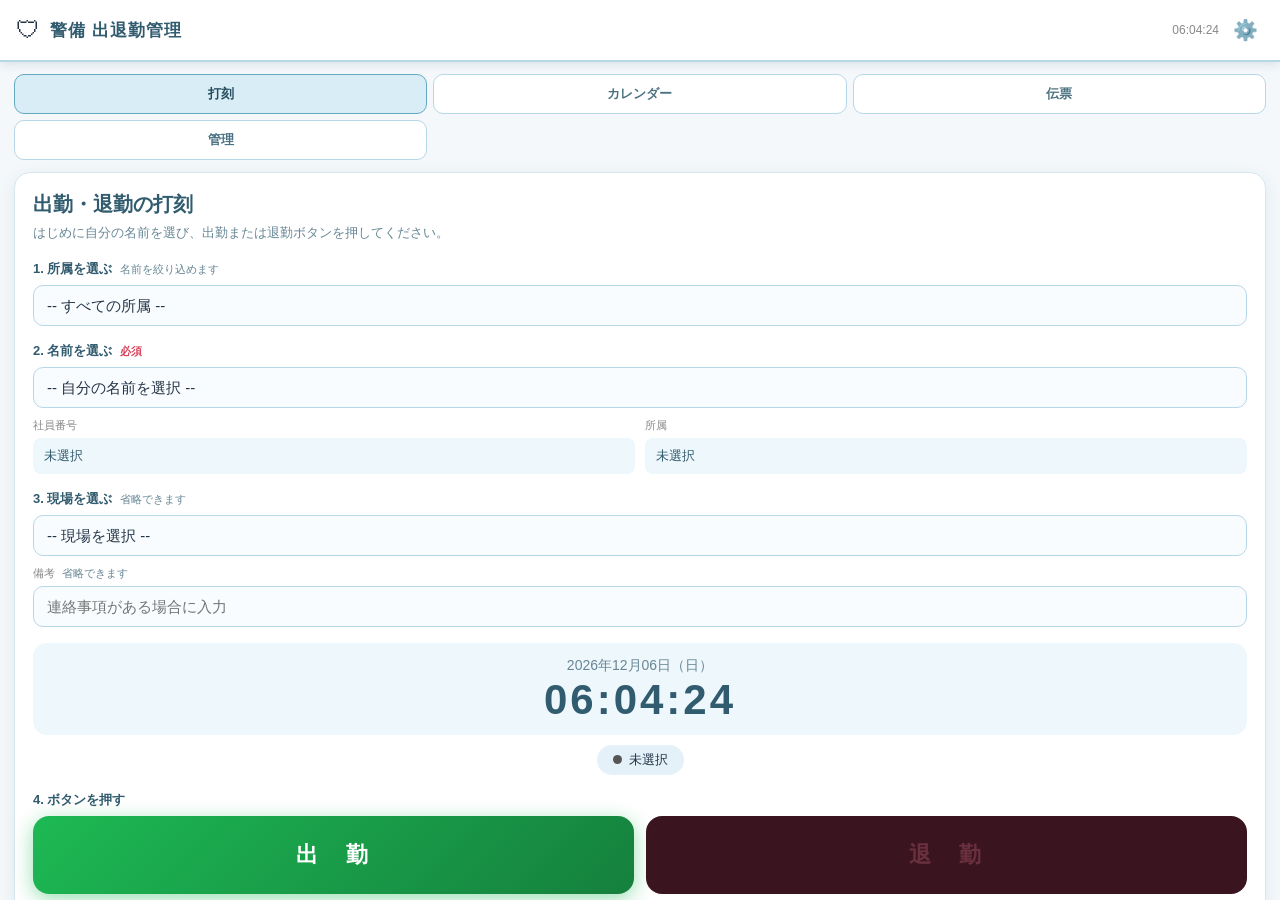
==== commit 108450cd: "Add files via upload" ====
--- a/index.html
+++ b/index.html
@@ -1,4 +1,4 @@
-<!DOCTYPE html>
+﻿<!DOCTYPE html>
 <html lang="ja">
 <head>
   <meta charset="UTF-8">
@@ -16,30 +16,30 @@
   <style>
     * { box-sizing: border-box; margin: 0; padding: 0; -webkit-tap-highlight-color: transparent; }
     :root {
-      --bg: #1a1a2e; --card: #16213e; --accent-blue: #0f3460;
+      --bg: #f4f8fb; --card: #ffffff; --accent-blue: #e5f1f8;
       --green: #1db954; --red: #e94560; --text: #eee; --text-muted: #888;
       --safe-top: env(safe-area-inset-top, 0px); --safe-bottom: env(safe-area-inset-bottom, 0px);
     }
     html, body { height: 100%; overflow-x: hidden; }
-    body { font-family: 'Hiragino Kaku Gothic ProN', 'Meiryo', 'Yu Gothic', sans-serif; background: var(--bg); color: var(--text); display: flex; flex-direction: column; padding-top: var(--safe-top); padding-bottom: var(--safe-bottom); }
-    header { background: var(--card); padding: 14px 16px; display: flex; align-items: center; justify-content: space-between; border-bottom: 2px solid var(--accent-blue); box-shadow: 0 2px 10px rgba(0,0,0,0.5); position: sticky; top: 0; z-index: 100; }
+    body { font-family: 'Hiragino Kaku Gothic ProN', 'Meiryo', 'Yu Gothic', sans-serif; background: var(--bg); color: #243447; display: flex; flex-direction: column; padding-top: var(--safe-top); padding-bottom: var(--safe-bottom); }
+    header { background: #ffffff; padding: 14px 16px; display: flex; align-items: center; justify-content: space-between; border-bottom: 2px solid #b6d7e8; box-shadow: 0 2px 10px rgba(50,90,110,0.15); position: sticky; top: 0; z-index: 100; }
     .header-left { display: flex; align-items: center; gap: 10px; }
     .shield { font-size: 24px; }
-    header h1 { font-size: 17px; font-weight: 700; letter-spacing: 1px; }
+    header h1 { font-size: 17px; font-weight: 700; letter-spacing: 1px; color: #315b6e; }
     .header-right { display: flex; align-items: center; gap: 8px; }
     #clock { font-size: 12px; color: var(--text-muted); }
     .btn-settings-toggle { background: none; border: none; color: var(--text-muted); font-size: 20px; cursor: pointer; padding: 4px 6px; border-radius: 8px; }
     .btn-settings-toggle:active { background: var(--accent-blue); }
     .scroll-area { flex: 1; overflow-y: auto; -webkit-overflow-scrolling: touch; padding-bottom: 24px; }
-    .card { margin: 12px 14px 0; background: var(--card); border-radius: 16px; padding: 18px; box-shadow: 0 4px 16px rgba(0,0,0,0.35); }
+    .card { margin: 12px 14px 0; background: var(--card); border: 1px solid #d7e7ef; border-radius: 16px; padding: 18px; box-shadow: 0 4px 16px rgba(50,90,110,0.10); }
     .section-label { font-size: 11px; color: var(--text-muted); text-transform: uppercase; letter-spacing: 1px; margin-bottom: 8px; }
     #settings-panel { display: none; }
     #settings-panel.active { display: block; }
     #settings-panel h3 { font-size: 13px; color: #aaa; margin-bottom: 14px; letter-spacing: 1px; }
     .setting-row { margin-bottom: 12px; }
     .setting-row label { display: block; font-size: 11px; color: var(--text-muted); margin-bottom: 5px; }
-    input[type="text"], input[type="date"], textarea, select { width: 100%; background: var(--accent-blue); border: 1px solid #1a4a7a; color: var(--text); padding: 11px 13px; border-radius: 10px; font-size: 15px; appearance: none; -webkit-appearance: none; }
-    input[type="text"]:focus, input[type="date"]:focus, textarea:focus, select:focus { outline: none; border-color: var(--red); }
+    input[type="text"], input[type="password"], input[type="date"], input[type="month"], textarea, select { width: 100%; background: #f8fcfe; border: 1px solid #b6d7e8; color: #243447; padding: 11px 13px; border-radius: 10px; font-size: 15px; appearance: none; -webkit-appearance: none; }
+    input[type="text"]:focus, input[type="date"]:focus, input[type="month"]:focus, textarea:focus, select:focus { outline: none; border-color: var(--red); }
     textarea { min-height: 78px; resize: vertical; font-family: inherit; }
     .btn-save-settings { width: 100%; background: var(--accent-blue); border: 1px solid #1a5a9a; color: #88aadd; padding: 12px; border-radius: 10px; font-size: 14px; cursor: pointer; font-weight: 600; margin-top: 4px; }
     .btn-save-settings:active { opacity: 0.7; }
@@ -109,10 +109,10 @@
     .grid-two { display: grid; grid-template-columns: 1fr 1fr; gap: 10px; }
     .field { margin-top: 10px; }
     .field label { display: block; color: var(--text-muted); font-size: 11px; margin-bottom: 5px; }
-    .readonly { color: #b6d2ff; font-size: 13px; background: #102d52; border-radius: 8px; padding: 9px 11px; min-height: 34px; }
-    .tabs { display: grid; grid-template-columns: repeat(4,1fr); gap: 8px; margin: 12px 14px 0; }
-    .tab { border: 1px solid #1a4a7a; background: #102d52; color: #aaa; border-radius: 10px; padding: 10px 4px; font-size: 13px; font-weight: 700; }
-    .tab.active { background: var(--accent-blue); color: white; border-color: var(--red); }
+    .readonly { color: #315b6e; font-size: 13px; background: #eef7fb; border-radius: 8px; padding: 9px 11px; min-height: 34px; }
+    .tabs { display: grid; grid-template-columns: repeat(3,1fr); gap: 6px; margin: 12px 14px 0; }
+    .tab { border: 1px solid #b6d7e8; background: #ffffff; color: #4b7282; border-radius: 10px; padding: 10px 4px; font-size: 13px; font-weight: 700; }
+    .tab.active { background: #d8edf5; color: #244b5d; border-color: #65a9c2; }
     .page { display: none; }
     .page.active { display: block; }
     .btn-wide { width: 100%; border: none; border-radius: 12px; padding: 14px; font-size: 15px; font-weight: 700; color: white; background: var(--accent-blue); margin-top: 12px; }
@@ -127,6 +127,49 @@
     .btn-mini { border: 1px solid #1a4a7a; background: #102d52; color: #b6d2ff; border-radius: 8px; padding: 7px 10px; font-size: 12px; }
     .btn-danger { border-color: #7a2636; color: #ff9bac; }
     .import-result { margin-top: 10px; color: #9fd7a8; font-size: 12px; line-height: 1.7; white-space: pre-wrap; }
+    .calendar-toolbar { display: flex; align-items: center; justify-content: space-between; gap: 8px; margin-bottom: 10px; }
+    .calendar-title { color: #315b6e; font-size: 15px; font-weight: 700; }
+    .calendar-grid { display: grid; grid-template-columns: repeat(7, minmax(40px,1fr)); gap: 4px; }
+    .calendar-weekday { color: #678796; font-size: 11px; text-align: center; padding: 4px 0; }
+    .calendar-day { min-height: 58px; border: 1px solid #d7e7ef; background: #fafdff; border-radius: 8px; padding: 5px; color: #315b6e; font-size: 12px; text-align: left; }
+    .calendar-day.has-work { background: #e7f7ee; border-color: #a6d8b8; }
+    .calendar-day.selected { outline: 2px solid #65a9c2; }
+    .calendar-count { display: block; margin-top: 7px; color: #27764a; font-size: 10px; font-weight: 700; }
+    .punch-title { color: #315b6e; font-size: 20px; font-weight: 800; margin-bottom: 5px; }
+    .punch-guide { color: #678796; font-size: 13px; line-height: 1.6; margin-bottom: 14px; }
+    .punch-step { color: #315b6e; font-size: 13px; font-weight: 800; margin-top: 16px; margin-bottom: 7px; }
+    .required { color: #d7445b; font-size: 11px; margin-left: 4px; }
+    .optional { color: #678796; font-size: 11px; margin-left: 4px; font-weight: 400; }
+    .punch-card .datetime-display { background: #eef7fb; border-radius: 14px; padding: 14px 8px; margin: 16px 0 10px; }
+    .punch-card .datetime-display .date { color: #678796; }
+    .punch-card .datetime-display .time { color: #315b6e; font-size: 42px; }
+    .punch-card .latest-info { color: #4b7282; margin-top: 10px; }
+    .punch-card .latest-info strong { color: #315b6e; }
+    .diary-box { margin-top: 18px; padding-top: 14px; border-top: 1px solid #d7e7ef; }
+    .diary-box textarea { min-height: 88px; }
+    .admin-reply-box { margin-top: 10px; padding: 11px; background: #eef7fb; border: 1px solid #d7e7ef; border-radius: 10px; }
+    .admin-reply-box textarea { min-height: 70px; background: #fff; }
+    .admin-reply-meta { color: #678796; font-size: 11px; margin-top: 7px; }
+    .quick-slip-box { margin-top: 16px; padding: 14px; background: #fff8e7; border: 1px solid #f0d38a; border-radius: 12px; }
+    .quick-slip-title { color: #76551d; font-size: 14px; font-weight: 800; margin-bottom: 4px; }
+    .quick-slip-note { color: #907039; font-size: 12px; line-height: 1.5; }
+    .btn-quick-slip { width: 100%; border: none; border-radius: 12px; padding: 14px; margin-top: 10px; background: #e99b22; color: #fff; font-size: 15px; font-weight: 800; cursor: pointer; }
+    .summary-actions { display: flex; flex-wrap: wrap; gap: 8px; margin-top: 10px; }
+    .summary-actions .btn-mini { flex: 1; min-width: 110px; }
+    .summary-preview { margin-top: 12px; max-height: 260px; overflow: auto; }
+    .admin-menu { display: flex; flex-wrap: wrap; gap: 8px; }
+    .admin-menu .btn-mini { flex: 1; min-width: 120px; padding: 11px 10px; }
+    .ledger-card { border: 2px solid #9bc7d8; }
+    .bulk-actions { display: flex; flex-wrap: wrap; gap: 7px; margin: 10px 0; }
+    .bulk-actions .btn-mini { min-width: 105px; }
+    .admin-table input[type="text"] { min-width: 100px; padding: 7px 8px; font-size: 12px; }
+    .admin-check { width: 18px; height: 18px; }
+    .collapsible-card.collapsed > :not(.history-header) { display: none !important; }
+    .btn-collapse { margin-left: auto; border: 1px solid #9bc7d8; background: #eef7fb; color: #315b6e; border-radius: 8px; padding: 7px 10px; font-size: 12px; font-weight: 700; cursor: pointer; white-space: nowrap; }
+    @media (max-width: 767px), (pointer: coarse) {
+      .admin-only { display: none !important; }
+      .tabs { grid-template-columns: repeat(2,1fr); }
+    }
   </style>
 </head>
 <body>
@@ -143,68 +186,74 @@
     <div class="setting-row"><label>隊員マスタ（社員番号:氏名:所属 をカンマ区切り）</label><input type="text" id="guard-master-input" placeholder="例: 001:山田太郎:警備部,002:佐藤次郎:警備部"/></div>
     <div class="setting-row"><label>現場マスタ（現場コード:現場名 をカンマ区切り）</label><input type="text" id="site-master-input" placeholder="例: S001:本社ビル,S002:中央工事現場"/></div>
     <div class="setting-row"><label>Power Automate HTTP URL（将来のSharePoint連携）</label><input type="text" id="flow-url" placeholder="https://..."/></div>
+    <div class="setting-row"><label>管理画面の暗証番号</label><input type="password" id="admin-pin" placeholder="初期値: 1234"/></div>
     <button class="btn-save-settings" onclick="saveSettings()">💾 設定を保存</button>
   </div>
   <div class="tabs">
     <button class="tab active" data-page="attendance" onclick="switchPage('attendance')">打刻</button>
-    <button class="tab" data-page="daily" onclick="switchPage('daily')">日報</button>
-    <button class="tab" data-page="replies" onclick="switchPage('replies')">返信</button>
-    <button class="tab" data-page="admin" onclick="switchPage('admin')">管理</button>
+    <button class="tab" data-page="calendar" onclick="switchPage('calendar')">カレンダー</button>
+    <button class="tab" data-page="slips" onclick="switchPage('slips')">伝票</button>
+    <button class="tab admin-only" data-page="admin" onclick="switchPage('admin')">管理</button>
   </div>
   <div class="page active" id="page-attendance">
-  <div class="card">
-    <div class="section-label">担当者を選択</div>
-    <div class="staff-row"><select id="staff-select"><option value="">-- 氏名を選択 --</option></select></div>
+  <div class="card punch-card">
+    <div class="punch-title">出勤・退勤の打刻</div>
+    <div class="punch-guide">はじめに自分の名前を選び、出勤または退勤ボタンを押してください。</div>
+    <div class="punch-step">1. 所属を選ぶ <span class="optional">名前を絞り込めます</span></div>
+    <select id="department-select"><option value="">-- すべての所属 --</option></select>
+    <div class="punch-step">2. 名前を選ぶ <span class="required">必須</span></div>
+    <div class="staff-row"><select id="staff-select"><option value="">-- 自分の名前を選択 --</option></select></div>
     <div class="grid-two">
       <div class="field"><label>社員番号</label><div class="readonly" id="employee-number">未選択</div></div>
       <div class="field"><label>所属</label><div class="readonly" id="department">未選択</div></div>
     </div>
-    <div class="field"><label>現場名</label><select id="site-select"><option value="">-- 現場を選択 --</option></select></div>
-    <div class="field"><label>備考</label><input type="text" id="attendance-note" placeholder="連絡事項がある場合に入力"/></div>
-    <div class="field"><label>GPS</label><div class="readonly" id="gps-info">打刻時に自動取得します</div></div>
+    <div class="punch-step">3. 現場を選ぶ <span class="optional">省略できます</span></div>
+    <select id="site-select"><option value="">-- 現場を選択 --</option></select>
+    <div class="field"><label>備考 <span class="optional">省略できます</span></label><input type="text" id="attendance-note" placeholder="連絡事項がある場合に入力"/></div>
     <div class="datetime-display">
       <div class="date" id="date-display">----年--月--日（-）</div>
       <div class="time" id="time-display">--:--:--</div>
     </div>
     <div class="status-wrap"><span class="status-badge"><span class="status-dot" id="status-dot"></span><span id="status-text">未選択</span></span></div>
+    <div class="punch-step">4. ボタンを押す</div>
     <div class="btn-row">
       <button class="btn-punch btn-checkin" id="btn-checkin" onclick="handleCheckin()">出　勤</button>
       <button class="btn-punch btn-checkout" id="btn-checkout" onclick="handleCheckout()" disabled>退　勤</button>
     </div>
+    <div class="latest-info" id="latest-info">担当者を選択してください</div>
+    <div class="diary-box">
+      <div class="punch-step">今日の感想 <span class="optional">退勤時に保存・省略できます</span></div>
+      <textarea id="attendance-diary" placeholder="今日の勤務で感じたことや、伝えたいことを書いてください"></textarea>
+    </div>
+    <div class="field"><label>GPS</label><div class="readonly" id="gps-info">打刻時に自動取得します</div></div>
     <div class="line-info warn" id="line-info">LINE連携: 未接続</div>
-    <div class="latest-info" id="latest-info">担当者を選択してください</div>
-  </div>
-  <div class="card">
-    <div class="history-header">
-      <h2>📋 打刻履歴</h2>
-      <div class="export-btns">
-        <button class="btn-export btn-export-xl" onclick="exportExcel()">📊 Excel</button>
-        <button class="btn-export" onclick="exportCSV()">CSV</button>
-      </div>
-    </div>
-    <div class="history-list" id="history-list"><div class="history-empty">打刻履歴がありません</div></div>
+    <div class="quick-slip-box">
+      <div class="quick-slip-title">伝票の写真を送り忘れた場合</div>
+      <div class="quick-slip-note">名前と現場を選び、下のボタンを押してください。今日の現場へ写真を追加します。</div>
+      <button class="btn-quick-slip" type="button" onclick="openQuickSlipCamera()">📷 伝票をあとから撮影・追加</button>
+      <input type="file" id="quick-slip-file" accept=".jpg,.jpeg,.png" capture="environment" hidden onchange="addQuickMissedSlip(this.files[0])">
+    </div>
   </div>
   </div>
-  <div class="page" id="page-daily">
+  <div class="page" id="page-calendar">
     <div class="card">
-      <div class="section-label">日報入力</div>
-      <div class="field"><label>勤務日</label><input type="date" id="report-date"/></div>
-      <div class="field"><label>氏名</label><select id="report-staff"><option value="">-- 氏名を選択 --</option></select></div>
-      <div class="field"><label>社員番号</label><div class="readonly" id="report-employee-number">未選択</div></div>
-      <div class="field"><label>現場名</label><select id="report-site"><option value="">-- 現場を選択 --</option></select></div>
-      <div class="field"><label>勤務区分</label><select id="report-shift"><option>日勤</option><option>夜勤</option><option>当務</option><option>その他</option></select></div>
-      <div class="field"><label>業務内容</label><textarea id="report-work" placeholder="巡回、受付、誘導など"></textarea></div>
-      <div class="field"><label>異常有無</label><select id="report-incident"><option value="なし">なし</option><option value="あり">あり</option></select></div>
-      <div class="field"><label>異常内容</label><textarea id="report-incident-detail" placeholder="異常があった場合に入力"></textarea></div>
-      <div class="field"><label>引継ぎ事項</label><textarea id="report-handover" placeholder="次の担当者への引継ぎ"></textarea></div>
-      <button class="btn-wide" onclick="submitDailyReport()">日報を送信</button>
-    </div>
-    <div class="card"><div class="history-header"><h2>日報履歴</h2></div><div id="report-history" class="history-list"></div></div>
+      <div class="section-label">自分の勤務カレンダー</div>
+      <p class="small-note" id="staff-calendar-note">打刻画面で氏名を選択してください。</p>
+      <div class="calendar-toolbar"><button class="btn-mini" onclick="moveStaffCalendarMonth(-1)">前の月</button><div class="calendar-title" id="staff-calendar-title"></div><button class="btn-mini" onclick="moveStaffCalendarMonth(1)">次の月</button></div>
+      <div class="calendar-grid" id="staff-calendar-grid"></div>
+      <div id="staff-calendar-detail" class="reply-item">日付を選択すると勤務時間を表示します。</div>
+    </div>
   </div>
-  <div class="page" id="page-replies">
-    <div class="card"><div class="history-header"><h2>管理者からの返信</h2></div><div id="reply-list"></div></div>
-  </div>
-  <div class="page" id="page-admin">
+  <div class="page admin-only" id="page-admin">
+    <div class="card" id="admin-menu">
+      <div class="section-label">管理メニュー</div>
+      <div class="admin-menu">
+        <button class="btn-mini" onclick="scrollAdminTo('admin-menu')">管理トップ</button>
+        <button class="btn-mini" onclick="scrollAdminTo('employee-ledger')">社員台帳</button>
+        <button class="btn-mini" onclick="scrollAdminTo('admin-attendance-area')">打刻一覧</button>
+        <button class="btn-mini" onclick="scrollAdminTo('admin-slip-area')">伝票一覧</button>
+      </div>
+    </div>
     <div class="card">
       <div class="section-label">管理画面</div>
       <p class="small-note">Excel、CSV、テキストPDFから隊員・現場マスタを取り込めます。PDFが画像のみの場合は手動登録を使ってください。</p>
@@ -213,17 +262,103 @@
       <div class="import-result" id="admin-import-result"></div>
     </div>
     <div class="card">
-      <div class="history-header"><h2>勤務員情報</h2><button class="btn-mini" onclick="addGuardManual()">手動登録</button></div>
-      <div class="admin-table-wrap"><table class="admin-table"><thead><tr><th>社員番号</th><th>氏名</th><th>所属</th><th></th></tr></thead><tbody id="admin-guard-list"></tbody></table></div>
+      <div class="history-header"><h2>全隊員 勤務カレンダー</h2></div>
+      <div class="calendar-toolbar"><button class="btn-mini" onclick="moveAdminCalendarMonth(-1)">前の月</button><div class="calendar-title" id="admin-calendar-title"></div><button class="btn-mini" onclick="moveAdminCalendarMonth(1)">次の月</button></div>
+      <div class="calendar-grid" id="admin-calendar-grid"></div>
+      <div id="admin-calendar-detail" class="reply-item">日付を選択すると、その日に勤務した隊員を表示します。</div>
+    </div>
+    <div class="card">
+      <div class="history-header"><h2>打刻履歴</h2></div>
+      <div class="history-list" id="admin-history-list"></div>
+    </div>
+    <div class="card" id="admin-attendance-area">
+      <div class="history-header"><h2>日ごとの打刻一覧</h2></div>
+      <p class="small-note">選んだ日の勤務を現場ごとに並べます。</p>
+      <div class="field"><label>出力する日</label><input type="date" id="admin-summary-date" onchange="renderAdminAttendanceSummaries()"/></div>
+      <div class="summary-actions">
+        <button class="btn-mini" onclick="exportAdminAttendanceExcel('day')">Excel出力</button>
+        <button class="btn-mini" onclick="printAdminAttendancePdf('day')">PDF出力</button>
+      </div>
+      <div class="summary-preview admin-table-wrap"><table class="admin-table"><thead><tr><th>現場</th><th>社員番号</th><th>氏名</th><th>出勤</th><th>退勤</th><th>備考</th></tr></thead><tbody id="admin-day-summary-list"></tbody></table></div>
+    </div>
+    <div class="card">
+      <div class="history-header"><h2>月ごとの打刻一覧</h2></div>
+      <p class="small-note">選んだ月の勤務を日付・現場ごとに並べます。</p>
+      <div class="field"><label>出力する月</label><input type="month" id="admin-summary-month" onchange="renderAdminAttendanceSummaries()"/></div>
+      <div class="summary-actions">
+        <button class="btn-mini" onclick="exportAdminAttendanceExcel('month')">Excel出力</button>
+        <button class="btn-mini" onclick="printAdminAttendancePdf('month')">PDF出力</button>
+      </div>
+      <div class="summary-preview admin-table-wrap"><table class="admin-table"><thead><tr><th>日付</th><th>現場</th><th>社員番号</th><th>氏名</th><th>出勤</th><th>退勤</th><th>備考</th></tr></thead><tbody id="admin-month-summary-list"></tbody></table></div>
+    </div>
+    <div class="card ledger-card" id="employee-ledger">
+      <div class="history-header"><h2>社員台帳</h2><button class="btn-mini" onclick="addGuardManual()">社員を手動登録</button></div>
+      <p class="small-note">社員一覧を取り込むと、台帳と打刻画面の名前一覧へ反映されます。列名は「社員番号、氏名、所属、電話番号、LINEユーザーID、有効無効」に対応しています。</p>
+      <label class="btn-wide" style="display:block;text-align:center">社員一覧をExcel・CSV・PDFから取込<input type="file" accept=".xlsx,.xls,.csv,.pdf" hidden onchange="importEmployeeLedgerFile(this.files[0])"></label>
+      <div class="import-result" id="employee-ledger-import-result"></div>
+      <div class="bulk-actions">
+        <button class="btn-mini" onclick="selectAllGuards(true)">すべて選択</button>
+        <button class="btn-mini" onclick="selectAllGuards(false)">選択解除</button>
+        <button class="btn-mini" onclick="bulkChangeGuardDepartment()">所属を一括変更</button>
+        <button class="btn-mini" onclick="bulkChangeGuardEnabled()">有効無効を一括変更</button>
+        <button class="btn-mini" id="guard-bulk-edit-button" onclick="toggleGuardBulkEdit()">一覧を一括編集</button>
+        <button class="btn-mini btn-danger" onclick="bulkDeleteGuards()">選択社員を一括削除</button>
+      </div>
+      <div class="admin-table-wrap"><table class="admin-table"><thead><tr><th>選択</th><th>社員番号</th><th>氏名</th><th>所属</th><th>電話番号</th><th>LINEユーザーID</th><th>有効無効</th><th></th></tr></thead><tbody id="admin-guard-list"></tbody></table></div>
     </div>
     <div class="card">
       <div class="history-header"><h2>現場マスタ</h2><button class="btn-mini" onclick="addSiteManual()">手動登録</button></div>
-      <div class="admin-table-wrap"><table class="admin-table"><thead><tr><th>現場コード</th><th>現場名</th><th></th></tr></thead><tbody id="admin-site-list"></tbody></table></div>
+      <div class="bulk-actions">
+        <button class="btn-mini" onclick="selectAllSites(true)">すべて選択</button>
+        <button class="btn-mini" onclick="selectAllSites(false)">選択解除</button>
+        <button class="btn-mini" onclick="bulkChangeSiteName()">現場名を一括変更</button>
+        <button class="btn-mini" id="site-bulk-edit-button" onclick="toggleSiteBulkEdit()">一覧を一括編集</button>
+        <button class="btn-mini btn-danger" onclick="bulkDeleteSites()">選択現場を一括削除</button>
+      </div>
+      <div class="admin-table-wrap"><table class="admin-table"><thead><tr><th>選択</th><th>現場コード</th><th>現場名</th><th></th></tr></thead><tbody id="admin-site-list"></tbody></table></div>
     </div>
     <div class="card">
-      <div class="history-header"><h2>提出された日報</h2></div>
+      <div class="history-header"><h2>今日の感想・返事</h2></div>
+      <p class="small-note">隊員が退勤時に書いた感想を確認し、返事を入力できます。</p>
       <div id="admin-report-list"></div>
     </div>
+    <div class="card" id="admin-slip-area">
+      <div class="history-header"><h2>伝票管理</h2></div>
+      <p class="small-note">退勤時の写真と、あとから追加した送り忘れ分を勤務日・現場ごとに表示します。</p>
+      <div id="admin-slip-list"></div>
+    </div>
+    <div class="card">
+      <div class="history-header"><h2>日ごとの伝票写真一覧</h2></div>
+      <p class="small-note">選んだ日の伝票を現場ごとに並べます。写真は一覧の「開く」から確認できます。</p>
+      <div class="field"><label>出力する日</label><input type="date" id="admin-slip-summary-date" onchange="renderAdminSlipSummaries()"/></div>
+      <div class="summary-actions">
+        <button class="btn-mini" onclick="exportAdminSlipExcel('day')">Excel出力</button>
+        <button class="btn-mini" onclick="printAdminSlipPdf('day')">PDF出力</button>
+      </div>
+      <div class="summary-preview admin-table-wrap"><table class="admin-table"><thead><tr><th>現場</th><th>社員番号</th><th>氏名</th><th>提出日時</th><th>写真</th></tr></thead><tbody id="admin-slip-day-list"></tbody></table></div>
+    </div>
+    <div class="card">
+      <div class="history-header"><h2>月ごとの伝票写真一覧</h2></div>
+      <p class="small-note">選んだ月の伝票を日付・現場ごとに並べます。</p>
+      <div class="field"><label>出力する月</label><input type="month" id="admin-slip-summary-month" onchange="renderAdminSlipSummaries()"/></div>
+      <div class="summary-actions">
+        <button class="btn-mini" onclick="exportAdminSlipExcel('month')">Excel出力</button>
+        <button class="btn-mini" onclick="printAdminSlipPdf('month')">PDF出力</button>
+      </div>
+      <div class="summary-preview admin-table-wrap"><table class="admin-table"><thead><tr><th>勤務日</th><th>現場</th><th>社員番号</th><th>氏名</th><th>提出日時</th><th>写真</th></tr></thead><tbody id="admin-slip-month-list"></tbody></table></div>
+    </div>
+  </div>
+  <div class="page" id="page-slips">
+    <div class="card">
+      <div class="section-label">伝票の送り忘れ対応</div>
+      <div class="field"><label>勤務日</label><input type="date" id="slip-date"/></div>
+      <div class="field"><label>氏名</label><select id="slip-staff"><option value="">-- 氏名を選択 --</option></select></div>
+      <div class="field"><label>社員番号</label><div class="readonly" id="slip-employee-number">未選択</div></div>
+      <div class="field"><label>現場名</label><select id="slip-site"><option value="">-- 現場を選択 --</option></select></div>
+      <label class="btn-wide" style="display:block;text-align:center">写真・PDFを追加<input type="file" accept=".jpg,.jpeg,.png,.pdf" capture="environment" hidden onchange="addMissedSlip(this.files[0])"></label>
+      <div class="small-note">スマホではカメラ撮影または保存済みファイルの選択ができます。</div>
+    </div>
+    <div class="card"><div class="history-header"><h2>伝票履歴</h2></div><div id="slip-history"></div></div>
   </div>
 </div>
 <div id="camera-modal">
@@ -241,36 +376,50 @@
 <div id="sending-overlay"><div class="spinner"></div><div class="sending-text" id="sending-text">データを送信中...</div></div>
 <div id="toast"></div>
 <script>
-const STORAGE_KEY='keibi_attendance_v3', SETTINGS_KEY='keibi_settings_v3', REPORT_KEY='keibi_daily_reports_v1', REPLY_KEY='keibi_admin_replies_v1';
+const STORAGE_KEY='keibi_attendance_v3', SETTINGS_KEY='keibi_settings_v3', REPORT_KEY='keibi_daily_reports_v1', REPLY_KEY='keibi_admin_replies_v1', SLIP_KEY='keibi_slips_v1';
 const WEEKDAYS=['日','月','火','水','木','金','土'];
-let settings={gasUrl:'',flowUrl:'',liffId:'',staffNames:['山田太郎','佐藤次郎','鈴木三郎'],guards:[{employeeNumber:'001',name:'山田太郎',department:'警備部'},{employeeNumber:'002',name:'佐藤次郎',department:'警備部'},{employeeNumber:'003',name:'鈴木三郎',department:'警備部'}],sites:[{siteCode:'S001',name:'本社ビル'},{siteCode:'S002',name:'中央工事現場'}]};
+const IMPORTED_EMPLOYEE_LEDGER=[{"employeeNumber":"000000","name":"外注委託","department":"","enabled":"有効"},{"employeeNumber":"000001","name":"ニットーケイビ株式会社","department":"","enabled":"有効"},{"employeeNumber":"000002","name":"黒仁田 孝","department":"営業部","enabled":"有効"},{"employeeNumber":"000008","name":"川口 時男","department":"","enabled":"有効"},{"employeeNumber":"000015","name":"佐藤 昭浩","department":"","enabled":"有効"},{"employeeNumber":"000019","name":"酒井 昱雄","department":"","enabled":"有効"},{"employeeNumber":"000020","name":"成宮 義則","department":"","enabled":"有効"},{"employeeNumber":"000021","name":"村瀬 重樹","department":"","enabled":"有効"},{"employeeNumber":"000026","name":"尾関 喜朗","department":"","enabled":"有効"},{"employeeNumber":"000063","name":"加賀井 洋市","department":"","enabled":"有効"},{"employeeNumber":"000068","name":"岩永 耕造","department":"","enabled":"有効"},{"employeeNumber":"000069","name":"松本 一夫","department":"","enabled":"有効"},{"employeeNumber":"000082","name":"田中 恵","department":"","enabled":"有効"},{"employeeNumber":"000109","name":"出口 利明","department":"","enabled":"有効"},{"employeeNumber":"000119","name":"塩澤 実佳","department":"現場課","enabled":"有効"},{"employeeNumber":"000141","name":"山口 義隆","department":"","enabled":"有効"},{"employeeNumber":"000154","name":"福田 幸男","department":"","enabled":"有効"},{"employeeNumber":"000159","name":"松井 賢作","department":"","enabled":"有効"},{"employeeNumber":"000182","name":"佐久間 令人","department":"","enabled":"有効"},{"employeeNumber":"000188","name":"小出 裕清","department":"","enabled":"有効"},{"employeeNumber":"000202","name":"町屋敷 長生","department":"","enabled":"有効"},{"employeeNumber":"000209","name":"鈴木 寿一","department":"施設課","enabled":"有効"},{"employeeNumber":"000231","name":"森 健一郎","department":"","enabled":"有効"},{"employeeNumber":"000233","name":"北村 大樹","department":"","enabled":"有効"},{"employeeNumber":"000240","name":"萩原 孝司","department":"","enabled":"有効"},{"employeeNumber":"000244","name":"杉本 泰司","department":"現場課","enabled":"有効"},{"employeeNumber":"000247","name":"小橋 甲二","department":"","enabled":"有効"},{"employeeNumber":"000257","name":"河村 民雄","department":"","enabled":"有効"},{"employeeNumber":"000260","name":"落合 敦史","department":"施設課","enabled":"有効"},{"employeeNumber":"000282","name":"村上 理香","department":"","enabled":"有効"},{"employeeNumber":"000284","name":"蓑田 祐也","department":"現場課","enabled":"有効"},{"employeeNumber":"000285","name":"森 真人","department":"施設課","enabled":"有効"},{"employeeNumber":"000297","name":"代田 彰弘","department":"","enabled":"有効"},{"employeeNumber":"000301","name":"鍋島 慶","department":"","enabled":"有効"},{"employeeNumber":"000305","name":"奥村 高志","department":"施設課","enabled":"有効"},{"employeeNumber":"000307","name":"杉浦 信光","department":"","enabled":"有効"},{"employeeNumber":"000310","name":"水野 善夫","department":"","enabled":"有効"},{"employeeNumber":"000311","name":"山中 博","department":"施設課","enabled":"有効"},{"employeeNumber":"000315","name":"平内 秀貴","department":"現場課","enabled":"有効"},{"employeeNumber":"000317","name":"川口 健太","department":"","enabled":"有効"},{"employeeNumber":"000319","name":"細谷 純一","department":"","enabled":"有効"},{"employeeNumber":"000321","name":"佐藤 茂樹","department":"施設課","enabled":"有効"},{"employeeNumber":"000323","name":"下木原 和幸","department":"","enabled":"有効"},{"employeeNumber":"000330","name":"加藤 薫","department":"","enabled":"有効"},{"employeeNumber":"000337","name":"北野 政弘","department":"","enabled":"有効"},{"employeeNumber":"000342","name":"酒井 昇","department":"","enabled":"有効"},{"employeeNumber":"000345","name":"松葉 浩男","department":"現場課","enabled":"有効"},{"employeeNumber":"000349","name":"塚本 典昭","department":"","enabled":"有効"},{"employeeNumber":"000367","name":"新田 和明","department":"","enabled":"有効"},{"employeeNumber":"000370","name":"川合 浩彦","department":"","enabled":"有効"},{"employeeNumber":"000371","name":"近藤 辰巳","department":"","enabled":"有効"},{"employeeNumber":"000373","name":"日置 清光","department":"","enabled":"有効"},{"employeeNumber":"000374","name":"村瀬 幸夫","department":"","enabled":"有効"},{"employeeNumber":"000375","name":"笹山 信一","department":"","enabled":"有効"},{"employeeNumber":"000376","name":"髙橋 亜也加","department":"","enabled":"有効"},{"employeeNumber":"000377","name":"井上 秀樹","department":"","enabled":"有効"},{"employeeNumber":"000381","name":"磯村 啓太","department":"施設課","enabled":"有効"},{"employeeNumber":"000383","name":"深谷 彰","department":"","enabled":"有効"},{"employeeNumber":"000384","name":"春日井 良男","department":"","enabled":"有効"},{"employeeNumber":"000385","name":"小林 三郎","department":"","enabled":"有効"},{"employeeNumber":"000386","name":"玉田 善裕","department":"","enabled":"有効"},{"employeeNumber":"000387","name":"照屋 力郎","department":"","enabled":"有効"},{"employeeNumber":"000388","name":"横江 奈恵子","department":"","enabled":"有効"},{"employeeNumber":"000389","name":"鈴村 拓馬","department":"","enabled":"有効"},{"employeeNumber":"000392","name":"西戸 正好","department":"","enabled":"有効"},{"employeeNumber":"000394","name":"德田 誠","department":"","enabled":"有効"},{"employeeNumber":"000396","name":"田中 敏文","department":"","enabled":"有効"},{"employeeNumber":"000397","name":"森下 盛","department":"","enabled":"有効"},{"employeeNumber":"000399","name":"大友 年也","department":"","enabled":"有効"},{"employeeNumber":"000400","name":"渡辺 好美","department":"","enabled":"有効"},{"employeeNumber":"000401","name":"久田 資尉","department":"","enabled":"有効"},{"employeeNumber":"000403","name":"中村 浩司","department":"","enabled":"有効"},{"employeeNumber":"000405","name":"飯塚 健二","department":"","enabled":"有効"},{"employeeNumber":"000406","name":"冨田 健一","department":"","enabled":"有効"},{"employeeNumber":"000409","name":"石内 智也","department":"","enabled":"有効"},{"employeeNumber":"000410","name":"鶴田 勇基","department":"","enabled":"有効"},{"employeeNumber":"000411","name":"鈴木 裕正","department":"","enabled":"有効"},{"employeeNumber":"000413","name":"林 弘幸","department":"","enabled":"有効"},{"employeeNumber":"000414","name":"稲垣 隆","department":"","enabled":"有効"},{"employeeNumber":"000415","name":"安村 典之","department":"","enabled":"有効"},{"employeeNumber":"000416","name":"三浦 博之","department":"","enabled":"有効"},{"employeeNumber":"000418","name":"佐藤 肇","department":"","enabled":"有効"},{"employeeNumber":"000419","name":"柴田 竜也","department":"現場課","enabled":"有効"},{"employeeNumber":"000420","name":"三戸田 光二","department":"","enabled":"有効"},{"employeeNumber":"000421","name":"松村 学","department":"","enabled":"有効"},{"employeeNumber":"000422","name":"坂 秀彦","department":"","enabled":"有効"},{"employeeNumber":"000423","name":"尾崎 典子","department":"","enabled":"有効"},{"employeeNumber":"000424","name":"安田 信秀","department":"","enabled":"有効"},{"employeeNumber":"000425","name":"名和 茂明","department":"","enabled":"有効"},{"employeeNumber":"000426","name":"川上 実","department":"","enabled":"有効"},{"employeeNumber":"000427","name":"鈴木 敬太","department":"","enabled":"有効"},{"employeeNumber":"000428","name":"川口 博貴","department":"","enabled":"有効"},{"employeeNumber":"000429","name":"加藤 正雄","department":"","enabled":"有効"},{"employeeNumber":"000430","name":"木村 信幸","department":"","enabled":"有効"},{"employeeNumber":"000431","name":"岡田 翔","department":"","enabled":"有効"},{"employeeNumber":"000432","name":"浅井 一浩","department":"","enabled":"有効"},{"employeeNumber":"000433","name":"勝川 博道","department":"","enabled":"有効"},{"employeeNumber":"000435","name":"後藤 叔功","department":"","enabled":"有効"},{"employeeNumber":"000436","name":"岡部 秀一","department":"","enabled":"有効"},{"employeeNumber":"000437","name":"山竹 公比己","department":"","enabled":"有効"},{"employeeNumber":"000438","name":"久保 弘祐","department":"","enabled":"有効"},{"employeeNumber":"000440","name":"山内 良雄","department":"","enabled":"有効"},{"employeeNumber":"000441","name":"日比 力男","department":"","enabled":"有効"},{"employeeNumber":"000442","name":"山口 松男","department":"","enabled":"有効"},{"employeeNumber":"000443","name":"成田 博志","department":"施設課","enabled":"有効"},{"employeeNumber":"000444","name":"後藤 康之","department":"","enabled":"有効"},{"employeeNumber":"000445","name":"小出 戦治","department":"","enabled":"有効"},{"employeeNumber":"000446","name":"宮本 美明","department":"","enabled":"有効"},{"employeeNumber":"000447","name":"三浦 茂広","department":"","enabled":"有効"},{"employeeNumber":"000448","name":"尾関 正紘","department":"施設課","enabled":"有効"},{"employeeNumber":"000449","name":"須藤 拓朗","department":"","enabled":"有効"},{"employeeNumber":"000450","name":"源川 大助","department":"","enabled":"有効"},{"employeeNumber":"000451","name":"安藤 彰宏","department":"","enabled":"有効"},{"employeeNumber":"000452","name":"村瀬 光昭","department":"","enabled":"有効"},{"employeeNumber":"000453","name":"折畑 愛","department":"","enabled":"有効"},{"employeeNumber":"000454","name":"佐藤 素通","department":"","enabled":"有効"},{"employeeNumber":"000455","name":"安永 昂史","department":"","enabled":"有効"},{"employeeNumber":"000456","name":"淺上 仁","department":"","enabled":"有効"},{"employeeNumber":"000457","name":"三輪 浩彦","department":"","enabled":"有効"},{"employeeNumber":"000458","name":"玉田 春香","department":"","enabled":"有効"},{"employeeNumber":"000459","name":"小﨑 隆雄","department":"","enabled":"有効"},{"employeeNumber":"000460","name":"西村 俊治","department":"","enabled":"有効"},{"employeeNumber":"000461","name":"宇佐美 智一","department":"","enabled":"有効"},{"employeeNumber":"000462","name":"藤井 修","department":"","enabled":"有効"},{"employeeNumber":"000463","name":"吉川 輝夫","department":"現場課","enabled":"有効"},{"employeeNumber":"000464","name":"前川 貴幸","department":"","enabled":"有効"},{"employeeNumber":"000465","name":"算用子 養一","department":"","enabled":"有効"},{"employeeNumber":"000466","name":"細野 純一","department":"","enabled":"有効"},{"employeeNumber":"000467","name":"森 一範","department":"","enabled":"有効"},{"employeeNumber":"000468","name":"鈴木 親房","department":"","enabled":"有効"},{"employeeNumber":"000469","name":"服部 明彦","department":"","enabled":"有効"},{"employeeNumber":"000470","name":"木下 修往","department":"","enabled":"有効"},{"employeeNumber":"000471","name":"田村 寛","department":"","enabled":"有効"},{"employeeNumber":"000472","name":"田路 廣行","department":"","enabled":"有効"},{"employeeNumber":"000473","name":"殿谷 隆俊","department":"","enabled":"有効"},{"employeeNumber":"000474","name":"中室 雅幸","department":"","enabled":"有効"},{"employeeNumber":"000475","name":"渡辺 好美","department":"","enabled":"有効"},{"employeeNumber":"000476","name":"畠山 弘志","department":"","enabled":"有効"},{"employeeNumber":"000477","name":"水谷 登","department":"","enabled":"有効"},{"employeeNumber":"000478","name":"荻野 廣見","department":"","enabled":"有効"},{"employeeNumber":"000479","name":"新村 英樹","department":"","enabled":"有効"},{"employeeNumber":"000480","name":"大平 渡","department":"","enabled":"有効"},{"employeeNumber":"000481","name":"黒木 岳史","department":"","enabled":"有効"},{"employeeNumber":"000482","name":"鈴木 史登","department":"","enabled":"有効"},{"employeeNumber":"000483","name":"山崎 直樹","department":"","enabled":"有効"},{"employeeNumber":"000484","name":"帆引 義晴","department":"","enabled":"有効"},{"employeeNumber":"000485","name":"宮原 京輔","department":"","enabled":"有効"},{"employeeNumber":"000486","name":"村山 貴俊","department":"現場課","enabled":"有効"},{"employeeNumber":"000487","name":"山際 雅稔","department":"","enabled":"有効"},{"employeeNumber":"000488","name":"小林 啓治","department":"","enabled":"有効"},{"employeeNumber":"000489","name":"筧 良幸","department":"","enabled":"有効"},{"employeeNumber":"000490","name":"山下 徹","department":"","enabled":"有効"},{"employeeNumber":"000491","name":"福田 利信","department":"","enabled":"有効"},{"employeeNumber":"000492","name":"後藤 文夫","department":"","enabled":"有効"},{"employeeNumber":"000493","name":"園部 郁男","department":"","enabled":"有効"},{"employeeNumber":"000494","name":"北條 和茂","department":"","enabled":"有効"},{"employeeNumber":"000495","name":"田中 佳二","department":"","enabled":"有効"},{"employeeNumber":"000496","name":"大田 海人","department":"","enabled":"有効"},{"employeeNumber":"000497","name":"茅原 一範","department":"","enabled":"有効"},{"employeeNumber":"000498","name":"松永 良夫","department":"","enabled":"有効"},{"employeeNumber":"000499","name":"滝 肇","department":"","enabled":"有効"},{"employeeNumber":"000500","name":"後藤 幸一","department":"","enabled":"有効"},{"employeeNumber":"000501","name":"吉田 清","department":"","enabled":"有効"},{"employeeNumber":"000502","name":"藤田 一雄","department":"","enabled":"有効"},{"employeeNumber":"000503","name":"児玉 勝久","department":"","enabled":"有効"},{"employeeNumber":"000504","name":"押野 匠","department":"","enabled":"有効"},{"employeeNumber":"000505","name":"桐山 広太","department":"","enabled":"有効"},{"employeeNumber":"000506","name":"大井 義樹","department":"","enabled":"有効"},{"employeeNumber":"000507","name":"丸山 育男","department":"","enabled":"有効"},{"employeeNumber":"000509","name":"西尾 雅好","department":"","enabled":"有効"},{"employeeNumber":"000510","name":"吉谷 真二","department":"","enabled":"有効"},{"employeeNumber":"000511","name":"吉井 清","department":"","enabled":"有効"},{"employeeNumber":"000512","name":"平野 光洋","department":"","enabled":"有効"},{"employeeNumber":"000513","name":"鳥川 幸二","department":"","enabled":"有効"},{"employeeNumber":"000514","name":"河合 智","department":"","enabled":"有効"},{"employeeNumber":"000515","name":"中村 将太","department":"","enabled":"有効"},{"employeeNumber":"000516","name":"長谷川 一貴","department":"現場課","enabled":"有効"},{"employeeNumber":"000517","name":"山城 勇太","department":"","enabled":"有効"},{"employeeNumber":"000518","name":"伊藤 正雄","department":"","enabled":"有効"},{"employeeNumber":"000519","name":"大坪 瞳","department":"","enabled":"有効"},{"employeeNumber":"000520","name":"伊与田 博文","department":"","enabled":"有効"},{"employeeNumber":"000521","name":"神谷 俊輝","department":"","enabled":"有効"},{"employeeNumber":"000522","name":"鈴村 直規","department":"","enabled":"有効"},{"employeeNumber":"000523","name":"高塚 進一","department":"","enabled":"有効"},{"employeeNumber":"000524","name":"坂口 秀二","department":"","enabled":"有効"},{"employeeNumber":"000525","name":"秩父 篤","department":"現場課","enabled":"有効"},{"employeeNumber":"000526","name":"渡邉 茉琳","department":"","enabled":"有効"},{"employeeNumber":"000527","name":"天野昇","department":"","enabled":"有効"},{"employeeNumber":"000528","name":"大矢信行","department":"","enabled":"有効"},{"employeeNumber":"000529","name":"鎌倉 泰成","department":"","enabled":"有効"},{"employeeNumber":"000530","name":"伊藤 道弘","department":"","enabled":"有効"},{"employeeNumber":"000531","name":"𠮷川 昌克","department":"","enabled":"有効"},{"employeeNumber":"000532","name":"上原 隆","department":"","enabled":"有効"},{"employeeNumber":"000533","name":"今枝 裕雅","department":"","enabled":"有効"},{"employeeNumber":"000534","name":"吉田 知典","department":"","enabled":"有効"},{"employeeNumber":"000535","name":"甲斐 正人","department":"","enabled":"有効"},{"employeeNumber":"000536","name":"三鍋 正幸","department":"","enabled":"有効"},{"employeeNumber":"000537","name":"丹羽 由夫","department":"","enabled":"有効"},{"employeeNumber":"000538","name":"加藤 光延","department":"","enabled":"有効"},{"employeeNumber":"000539","name":"引地 浩二","department":"","enabled":"有効"},{"employeeNumber":"000540","name":"阿部 元晴","department":"","enabled":"有効"},{"employeeNumber":"000541","name":"島田 賢治","department":"","enabled":"有効"},{"employeeNumber":"000542","name":"中島 幹彦","department":"","enabled":"有効"},{"employeeNumber":"000543","name":"藤山 敏治","department":"","enabled":"有効"},{"employeeNumber":"000544","name":"大原 泰一郎","department":"","enabled":"有効"},{"employeeNumber":"000545","name":"日美 直樹","department":"","enabled":"有効"},{"employeeNumber":"000546","name":"毛利 寛司","department":"","enabled":"有効"},{"employeeNumber":"000547","name":"木村 武広","department":"","enabled":"有効"},{"employeeNumber":"000548","name":"原 圭吾","department":"","enabled":"有効"},{"employeeNumber":"000549","name":"加藤 保","department":"","enabled":"有効"},{"employeeNumber":"000550","name":"坪井 哲志","department":"","enabled":"有効"},{"employeeNumber":"000551","name":"本多 吉明","department":"","enabled":"有効"},{"employeeNumber":"000552","name":"安藤 健三郎","department":"","enabled":"有効"},{"employeeNumber":"000553","name":"小山 成鐘","department":"","enabled":"有効"},{"employeeNumber":"000554","name":"渡邉 訓","department":"","enabled":"有効"},{"employeeNumber":"000555","name":"中島 政美","department":"","enabled":"有効"},{"employeeNumber":"000556","name":"長谷川 幹夫","department":"","enabled":"有効"},{"employeeNumber":"000557","name":"宇野 峻規","department":"","enabled":"有効"},{"employeeNumber":"000558","name":"木村 文昭","department":"","enabled":"有効"},{"employeeNumber":"000559","name":"加藤 那央也","department":"","enabled":"有効"},{"employeeNumber":"000560","name":"杉浦 富夫","department":"","enabled":"有効"},{"employeeNumber":"000561","name":"猪瀨 哲幸","department":"","enabled":"有効"},{"employeeNumber":"000562","name":"奥村 成子","department":"","enabled":"有効"},{"employeeNumber":"000563","name":"浅野 雅道","department":"","enabled":"有効"},{"employeeNumber":"000564","name":"堀田  康弘","department":"","enabled":"有効"},{"employeeNumber":"000565","name":"中屋敷 拓海","department":"","enabled":"有効"},{"employeeNumber":"000566","name":"甲斐 正成","department":"","enabled":"有効"},{"employeeNumber":"000567","name":"中西 敬郎","department":"","enabled":"有効"},{"employeeNumber":"000568","name":"鎌倉 秀治","department":"","enabled":"有効"},{"employeeNumber":"000569","name":"山内 敏通","department":"","enabled":"有効"},{"employeeNumber":"000570","name":"岡田 賢実","department":"","enabled":"有効"},{"employeeNumber":"000571","name":"荒木 昭年","department":"","enabled":"有効"},{"employeeNumber":"000572","name":"森田 直人","department":"","enabled":"有効"},{"employeeNumber":"000573","name":"伊藤 忠義","department":"","enabled":"有効"},{"employeeNumber":"000574","name":"成田 光男","department":"","enabled":"有効"},{"employeeNumber":"000575","name":"石田 知弘","department":"","enabled":"有効"},{"employeeNumber":"000576","name":"小岸 良光","department":"","enabled":"有効"},{"employeeNumber":"000577","name":"西村 圭介","department":"","enabled":"有効"},{"employeeNumber":"000578","name":"小林 三郎","department":"","enabled":"有効"},{"employeeNumber":"000579","name":"竹村 有作","department":"","enabled":"有効"},{"employeeNumber":"000580","name":"安田 伸行","department":"施設課","enabled":"有効"},{"employeeNumber":"000581","name":"樋江井 好弘","department":"","enabled":"有効"},{"employeeNumber":"000582","name":"北嶋 啓人","department":"","enabled":"有効"},{"employeeNumber":"000583","name":"鍋島 将人","department":"現場課","enabled":"有効"},{"employeeNumber":"000584","name":"板倉 隆","department":"","enabled":"有効"},{"employeeNumber":"000585","name":"前田 透","department":"","enabled":"有効"},{"employeeNumber":"000586","name":"木村 忠載","department":"","enabled":"有効"},{"employeeNumber":"000587","name":"赤瀬 絵美","department":"","enabled":"有効"},{"employeeNumber":"000588","name":"小林 伸一","department":"","enabled":"有効"},{"employeeNumber":"000589","name":"大野 悟","department":"","enabled":"有効"},{"employeeNumber":"000590","name":"鹿野 義一","department":"","enabled":"有効"},{"employeeNumber":"000591","name":"田中 秀明","department":"施設課","enabled":"有効"},{"employeeNumber":"000592","name":"崔 雄貴","department":"","enabled":"有効"},{"employeeNumber":"000593","name":"犬塚 一彦","department":"","enabled":"有効"},{"employeeNumber":"000594","name":"安達 康裕","department":"","enabled":"有効"},{"employeeNumber":"000595","name":"加藤 正浩","department":"","enabled":"有効"},{"employeeNumber":"000596","name":"段下 伸吾","department":"","enabled":"有効"},{"employeeNumber":"000597","name":"寺崎 雅弘","department":"","enabled":"有効"},{"employeeNumber":"000598","name":"新實 誠一郎","department":"","enabled":"有効"},{"employeeNumber":"000599","name":"鈴木 亨","department":"","enabled":"有効"},{"employeeNumber":"000600","name":"古江 伸行","department":"","enabled":"有効"},{"employeeNumber":"000601","name":"万田 敦司","department":"","enabled":"有効"},{"employeeNumber":"000602","name":"迫 洋一","department":"","enabled":"有効"},{"employeeNumber":"000603","name":"柿村 勝利","department":"","enabled":"有効"},{"employeeNumber":"000604","name":"澤田 亮太","department":"","enabled":"有効"},{"employeeNumber":"000605","name":"水野 美沙","department":"","enabled":"有効"},{"employeeNumber":"000606","name":"井手 浩太朗","department":"","enabled":"有効"},{"employeeNumber":"000607","name":"榊原 睦夫","department":"","enabled":"有効"},{"employeeNumber":"000608","name":"有賀 敏雄","department":"","enabled":"有効"},{"employeeNumber":"000609","name":"佐藤 大介","department":"","enabled":"有効"},{"employeeNumber":"000610","name":"小河 義彦","department":"","enabled":"有効"},{"employeeNumber":"000611","name":"小川 勝己","department":"","enabled":"有効"},{"employeeNumber":"000612","name":"坂本 伸一","department":"","enabled":"有効"},{"employeeNumber":"000613","name":"村中 雄二","department":"","enabled":"有効"},{"employeeNumber":"000614","name":"出塚 翔栄","department":"現場課","enabled":"有効"},{"employeeNumber":"000615","name":"榊原 彩夏","department":"","enabled":"有効"},{"employeeNumber":"000616","name":"鈴木 光博","department":"","enabled":"有効"},{"employeeNumber":"000617","name":"中村 武夫","department":"","enabled":"有効"},{"employeeNumber":"000618","name":"岡本 進一郎","department":"","enabled":"有効"},{"employeeNumber":"000619","name":"近藤 泰尚","department":"","enabled":"有効"},{"employeeNumber":"000620","name":"村松 和俊","department":"","enabled":"有効"},{"employeeNumber":"000621","name":"一柳 忠男","department":"","enabled":"有効"},{"employeeNumber":"000622","name":"須田 義信","department":"","enabled":"有効"},{"employeeNumber":"000623","name":"髙岡 克行","department":"","enabled":"有効"},{"employeeNumber":"000624","name":"後藤 しおり","department":"","enabled":"有効"},{"employeeNumber":"000625","name":"木下 徹朗","department":"","enabled":"有効"},{"employeeNumber":"000626","name":"村田 達哉","department":"","enabled":"有効"},{"employeeNumber":"000627","name":"與那嶺 政英","department":"","enabled":"有効"},{"employeeNumber":"000628","name":"山内 貴博","department":"","enabled":"有効"},{"employeeNumber":"000629","name":"長谷部 均","department":"","enabled":"有効"},{"employeeNumber":"000630","name":"伊東 英治","department":"","enabled":"有効"},{"employeeNumber":"000631","name":"境 大雅","department":"","enabled":"有効"},{"employeeNumber":"000632","name":"田嶋 謙一","department":"","enabled":"有効"},{"employeeNumber":"000633","name":"塩野 安広","department":"","enabled":"有効"},{"employeeNumber":"000635","name":"今川一博","department":"","enabled":"有効"},{"employeeNumber":"000636","name":"榊原和則","department":"","enabled":"有効"},{"employeeNumber":"000637","name":"前田和三","department":"","enabled":"有効"},{"employeeNumber":"000638","name":"船津 欣史","department":"","enabled":"有効"},{"employeeNumber":"000639","name":"櫻井義久","department":"","enabled":"有効"},{"employeeNumber":"000640","name":"細井 康浩","department":"","enabled":"有効"},{"employeeNumber":"000641","name":"熊谷 裕之","department":"","enabled":"有効"},{"employeeNumber":"000642","name":"竹内重人","department":"","enabled":"有効"},{"employeeNumber":"000643","name":"新山幹太","department":"","enabled":"有効"},{"employeeNumber":"000644","name":"吉野道子","department":"","enabled":"有効"},{"employeeNumber":"000645","name":"小宮山 和美","department":"","enabled":"有効"},{"employeeNumber":"000646","name":"植地 美歩","department":"","enabled":"有効"},{"employeeNumber":"000647","name":"島田 修一","department":"","enabled":"有効"},{"employeeNumber":"000648","name":"江端 良紀","department":"","enabled":"有効"},{"employeeNumber":"000649","name":"荒巻 公彦","department":"","enabled":"有効"},{"employeeNumber":"000650","name":"福本 敏夫","department":"","enabled":"有効"},{"employeeNumber":"000651","name":"横井 豊彦","department":"","enabled":"有効"},{"employeeNumber":"000653","name":"安井 直樹","department":"","enabled":"有効"},{"employeeNumber":"000654","name":"梅田 陽一","department":"","enabled":"有効"},{"employeeNumber":"000655","name":"荒川 寛之","department":"","enabled":"有効"},{"employeeNumber":"000656","name":"松下 武司","department":"","enabled":"有効"},{"employeeNumber":"000657","name":"曽根 幸男","department":"","enabled":"有効"},{"employeeNumber":"000658","name":"上田 誉治","department":"","enabled":"有効"},{"employeeNumber":"000659","name":"木村 雅彦","department":"","enabled":"有効"},{"employeeNumber":"000660","name":"岡崎 伸司","department":"","enabled":"有効"},{"employeeNumber":"000661","name":"内野 裕夫","department":"","enabled":"有効"},{"employeeNumber":"000662","name":"小池 周之助","department":"","enabled":"有効"},{"employeeNumber":"000663","name":"熊谷 哲郎","department":"","enabled":"有効"},{"employeeNumber":"000664","name":"神之田 康二","department":"","enabled":"有効"},{"employeeNumber":"000665","name":"永井 和尋","department":"","enabled":"有効"},{"employeeNumber":"000666","name":"山下 菊治","department":"","enabled":"有効"},{"employeeNumber":"000667","name":"各務 正一","department":"","enabled":"有効"},{"employeeNumber":"000668","name":"片岡 大介","department":"施設課","enabled":"有効"},{"employeeNumber":"000669","name":"江刈内 満","department":"","enabled":"有効"},{"employeeNumber":"000670","name":"白井 実","department":"","enabled":"有効"},{"employeeNumber":"000671","name":"北川 武彦","department":"","enabled":"有効"},{"employeeNumber":"000672","name":"藤田 茂","department":"","enabled":"有効"},{"employeeNumber":"000673","name":"畦地 文紀","department":"","enabled":"有効"},{"employeeNumber":"000674","name":"大石 豊喜","department":"","enabled":"有効"},{"employeeNumber":"000675","name":"小島 征也","department":"","enabled":"有効"},{"employeeNumber":"000676","name":"武居 義則","department":"","enabled":"有効"},{"employeeNumber":"000677","name":"小野木 大将","department":"","enabled":"有効"},{"employeeNumber":"000678","name":"山川 大輔","department":"","enabled":"有効"},{"employeeNumber":"000679","name":"萩原 昭夫","department":"","enabled":"有効"},{"employeeNumber":"000680","name":"伊藤 浩一","department":"","enabled":"有効"},{"employeeNumber":"000681","name":"杉原 直博","department":"","enabled":"有効"},{"employeeNumber":"000682","name":"井村 誠","department":"","enabled":"有効"},{"employeeNumber":"000683","name":"江口 真","department":"","enabled":"有効"},{"employeeNumber":"000684","name":"岡村信男","department":"","enabled":"有効"},{"employeeNumber":"000685","name":"池田 武司","department":"","enabled":"有効"},{"employeeNumber":"000686","name":"龍野 零武","department":"","enabled":"有効"},{"employeeNumber":"000687","name":"美和 利江","department":"","enabled":"有効"},{"employeeNumber":"000688","name":"田中 志典","department":"","enabled":"有効"},{"employeeNumber":"000689","name":"木村 直司","department":"","enabled":"有効"},{"employeeNumber":"000690","name":"大坪 瞳","department":"現場課","enabled":"有効"},{"employeeNumber":"000691","name":"吉田 浩章","department":"","enabled":"有効"},{"employeeNumber":"000692","name":"奥原 孝幸","department":"","enabled":"有効"},{"employeeNumber":"000693","name":"中川 具文","department":"","enabled":"有効"},{"employeeNumber":"000694","name":"原 充諭","department":"","enabled":"有効"},{"employeeNumber":"000695","name":"中岡 昇","department":"","enabled":"有効"},{"employeeNumber":"000696","name":"石川 鉄也","department":"施設課","enabled":"有効"},{"employeeNumber":"000697","name":"本江 雅樹","department":"施設課","enabled":"有効"},{"employeeNumber":"000698","name":"牧野","department":"","enabled":"有効"},{"employeeNumber":"000699","name":"犬飼 健喜","department":"","enabled":"有効"},{"employeeNumber":"000700","name":"山本","department":"","enabled":"有効"},{"employeeNumber":"000701","name":"斉藤 代司徳","department":"","enabled":"有効"},{"employeeNumber":"000702","name":"村中 講詩朗","department":"","enabled":"有効"},{"employeeNumber":"000703","name":"滝田 愛子","department":"","enabled":"有効"},{"employeeNumber":"000704","name":"大木 正一","department":"","enabled":"有効"},{"employeeNumber":"000705","name":"花植 広樹","department":"","enabled":"有効"},{"employeeNumber":"000706","name":"鈴木 孝宏","department":"施設課","enabled":"有効"},{"employeeNumber":"000707","name":"奥田 湧基","department":"","enabled":"有効"},{"employeeNumber":"000708","name":"富田 耕司","department":"","enabled":"有効"},{"employeeNumber":"000709","name":"上瀬戸 勇樹","department":"","enabled":"有効"},{"employeeNumber":"000710","name":"加藤 勲","department":"","enabled":"有効"},{"employeeNumber":"000711","name":"佐藤 邦彦","department":"現場課","enabled":"有効"},{"employeeNumber":"000712","name":"張 磊","department":"","enabled":"有効"},{"employeeNumber":"000713","name":"柿崎 禎","department":"","enabled":"有効"},{"employeeNumber":"000714","name":"渡辺 真言","department":"","enabled":"有効"},{"employeeNumber":"000715","name":"仲川 浩一","department":"施設課","enabled":"有効"},{"employeeNumber":"000716","name":"足立 修一","department":"","enabled":"有効"},{"employeeNumber":"000717","name":"中島 泰光","department":"","enabled":"有効"},{"employeeNumber":"000718","name":"榊原 守一","department":"","enabled":"有効"},{"employeeNumber":"000719","name":"船戸 祐子","department":"","enabled":"有効"},{"employeeNumber":"000720","name":"舟橋 明宏","department":"","enabled":"有効"},{"employeeNumber":"000721","name":"大嶋 健","department":"","enabled":"有効"},{"employeeNumber":"000722","name":"濱津 誠二","department":"","enabled":"有効"},{"employeeNumber":"000723","name":"中島 秀二","department":"施設課","enabled":"有効"},{"employeeNumber":"000724","name":"林田 才生","department":"","enabled":"有効"},{"employeeNumber":"000725","name":"成田 勝彦","department":"現場課","enabled":"有効"},{"employeeNumber":"000726","name":"秋本 昇吾","department":"","enabled":"有効"},{"employeeNumber":"000727","name":"三輪 芳久","department":"施設課","enabled":"有効"},{"employeeNumber":"000728","name":"市脇 勝彦","department":"","enabled":"有効"},{"employeeNumber":"000729","name":"小林 裕二","department":"","enabled":"有効"},{"employeeNumber":"000730","name":"髙畑 一憲","department":"","enabled":"有効"},{"employeeNumber":"000731","name":"中田 剛","department":"","enabled":"有効"},{"employeeNumber":"000732","name":"松元 奈津子","department":"","enabled":"有効"},{"employeeNumber":"000733","name":"片岡 善行","department":"","enabled":"有効"},{"employeeNumber":"000734","name":"鈴木 和之","department":"","enabled":"有効"},{"employeeNumber":"000735","name":"山田 力男","department":"","enabled":"有効"},{"employeeNumber":"000736","name":"坂本 晃一","department":"","enabled":"有効"},{"employeeNumber":"000737","name":"長江 常善","department":"","enabled":"有効"},{"employeeNumber":"000738","name":"高安 正信","department":"","enabled":"有効"},{"employeeNumber":"000739","name":"須田 正巳","department":"","enabled":"有効"},{"employeeNumber":"000740","name":"井村 隆太","department":"","enabled":"有効"},{"employeeNumber":"000741","name":"野田 俊司","department":"施設課","enabled":"有効"},{"employeeNumber":"000742","name":"前田 吉輝","department":"","enabled":"有効"},{"employeeNumber":"000743","name":"近藤 直希","department":"","enabled":"有効"},{"employeeNumber":"000744","name":"杉浦 康藏","department":"","enabled":"有効"},{"employeeNumber":"000745","name":"佐藤 慶","department":"施設課","enabled":"有効"},{"employeeNumber":"000746","name":"伊藤 智輝","department":"","enabled":"有効"},{"employeeNumber":"000747","name":"井川 智仁","department":"","enabled":"有効"},{"employeeNumber":"000748","name":"木下 翔太","department":"","enabled":"有効"},{"employeeNumber":"000749","name":"金平 哲太郎","department":"","enabled":"有効"},{"employeeNumber":"000750","name":"山本 みどり","department":"","enabled":"有効"},{"employeeNumber":"000751","name":"中務 忠夫","department":"","enabled":"有効"},{"employeeNumber":"000752","name":"森野 正","department":"","enabled":"有効"},{"employeeNumber":"000753","name":"川西 浩一","department":"","enabled":"有効"},{"employeeNumber":"000754","name":"奥川 英明","department":"","enabled":"有効"},{"employeeNumber":"000755","name":"田岡 康敏","department":"","enabled":"有効"},{"employeeNumber":"000756","name":"川合 浩二","department":"","enabled":"有効"},{"employeeNumber":"000757","name":"鈴木 哲夫","department":"","enabled":"有効"},{"employeeNumber":"000758","name":"土田 正信","department":"","enabled":"有効"},{"employeeNumber":"000759","name":"梅村 保夫","department":"","enabled":"有効"},{"employeeNumber":"000760","name":"河邉 魁斗","department":"","enabled":"有効"},{"employeeNumber":"000761","name":"伊藤 準矢","department":"","enabled":"有効"},{"employeeNumber":"000762","name":"一柳 弘勝","department":"","enabled":"有効"},{"employeeNumber":"000763","name":"勝 清孝","department":"営業部","enabled":"有効"},{"employeeNumber":"000764","name":"坂野 晃史","department":"","enabled":"有効"},{"employeeNumber":"000765","name":"幸光 都弥","department":"","enabled":"有効"},{"employeeNumber":"000766","name":"長瀬 賢広","department":"現場課","enabled":"有効"},{"employeeNumber":"000767","name":"永野 一也","department":"","enabled":"有効"},{"employeeNumber":"000768","name":"森本 真吾","department":"","enabled":"有効"},{"employeeNumber":"000769","name":"内田 英和","department":"","enabled":"有効"},{"employeeNumber":"000770","name":"星野 恵二郎","department":"","enabled":"有効"},{"employeeNumber":"000771","name":"安井 政孝","department":"","enabled":"有効"},{"employeeNumber":"000772","name":"横地 浩人","department":"","enabled":"有効"},{"employeeNumber":"000773","name":"米山 雅浩","department":"","enabled":"有効"},{"employeeNumber":"000774","name":"大館 正和","department":"","enabled":"有効"},{"employeeNumber":"000775","name":"只野 哲良","department":"","enabled":"有効"},{"employeeNumber":"000776","name":"平野 明","department":"","enabled":"有効"},{"employeeNumber":"000777","name":"長谷川 正幸","department":"","enabled":"有効"},{"employeeNumber":"000778","name":"三矢 英人","department":"","enabled":"有効"},{"employeeNumber":"000779","name":"若師 裕司","department":"","enabled":"有効"},{"employeeNumber":"000780","name":"水谷 道徳","department":"","enabled":"有効"},{"employeeNumber":"000781","name":"酒井 和也","department":"","enabled":"有効"},{"employeeNumber":"000782","name":"遠藤","department":"","enabled":"有効"},{"employeeNumber":"000783","name":"伊藤 嘉奈子","department":"","enabled":"有効"},{"employeeNumber":"000784","name":"小澤 和文","department":"","enabled":"有効"},{"employeeNumber":"000785","name":"西島 靖博","department":"","enabled":"有効"},{"employeeNumber":"000786","name":"山元 伸","department":"","enabled":"有効"},{"employeeNumber":"000787","name":"松下 洋一","department":"","enabled":"有効"},{"employeeNumber":"000788","name":"竹中 雄二","department":"","enabled":"有効"},{"employeeNumber":"000789","name":"加藤 公一","department":"","enabled":"有効"},{"employeeNumber":"000790","name":"岡村 一夫","department":"","enabled":"有効"},{"employeeNumber":"000791","name":"平野 伸治","department":"","enabled":"有効"},{"employeeNumber":"000792","name":"鈴木 清春","department":"","enabled":"有効"},{"employeeNumber":"000793","name":"樋口 佐登志","department":"","enabled":"有効"},{"employeeNumber":"000794","name":"倉本 和也","department":"","enabled":"有効"},{"employeeNumber":"000795","name":"生田 和也","department":"","enabled":"有効"},{"employeeNumber":"000796","name":"加藤 芳美","department":"","enabled":"有効"},{"employeeNumber":"000797","name":"山口 慎也","department":"","enabled":"有効"},{"employeeNumber":"000798","name":"稲垣 伸一","department":"","enabled":"有効"},{"employeeNumber":"000799","name":"都築 広明","department":"","enabled":"有効"},{"employeeNumber":"000800","name":"長縄 満","department":"","enabled":"有効"},{"employeeNumber":"000801","name":"山田 経二","department":"施設課","enabled":"有効"},{"employeeNumber":"000802","name":"久野 隆史","department":"","enabled":"有効"},{"employeeNumber":"000803","name":"加藤 蓮太","department":"","enabled":"有効"},{"employeeNumber":"000804","name":"大橋 正志","department":"施設課","enabled":"有効"},{"employeeNumber":"000805","name":"杉浦 忠宴","department":"","enabled":"有効"},{"employeeNumber":"000806","name":"大木 雅秀","department":"","enabled":"有効"},{"employeeNumber":"000900","name":"大庭 醇也","department":"","enabled":"有効"},{"employeeNumber":"000901","name":"芹澤 亮","department":"","enabled":"有効"},{"employeeNumber":"000902","name":"川口 優衣","department":"","enabled":"有効"},{"employeeNumber":"000903","name":"鈴木 久範","department":"","enabled":"有効"},{"employeeNumber":"000904","name":"渡邊 良友","department":"","enabled":"有効"},{"employeeNumber":"000905","name":"稲葉 輝彦","department":"","enabled":"有効"},{"employeeNumber":"000906","name":"眞嶌 哲平","department":"","enabled":"有効"},{"employeeNumber":"000907","name":"高橋 一将","department":"","enabled":"有効"},{"employeeNumber":"000908","name":"沼崎 成明","department":"","enabled":"有効"},{"employeeNumber":"000909","name":"神代 貴行","department":"","enabled":"有効"},{"employeeNumber":"000910","name":"齊藤 巧","department":"","enabled":"有効"},{"employeeNumber":"100000","name":"鹿野 尚宏","department":"","enabled":"有効"},{"employeeNumber":"199998","name":"田村 治","department":"","enabled":"有効"},{"employeeNumber":"199999","name":"渡辺 徳樹","department":"","enabled":"有効"},{"employeeNumber":"200001","name":"陽光建物","department":"","enabled":"有効"},{"employeeNumber":"200002","name":"明鏡管理","department":"","enabled":"有効"},{"employeeNumber":"200003","name":"(株)ANY","department":"","enabled":"有効"},{"employeeNumber":"200004","name":"五島","department":"","enabled":"有効"},{"employeeNumber":"777777","name":"シフト仮登録用","department":"","enabled":"有効"},{"employeeNumber":"888888","name":"sample-ST","department":"","enabled":"有効"},{"employeeNumber":"900001","name":"杉村 茂信","department":"","enabled":"有効"},{"employeeNumber":"900002","name":"倉知 正雄","department":"","enabled":"有効"},{"employeeNumber":"900003","name":"（外注）美健","department":"","enabled":"有効"},{"employeeNumber":"900004","name":"（外注）陽光建物","department":"","enabled":"有効"},{"employeeNumber":"900005","name":"（外注）明鏡管理","department":"","enabled":"有効"},{"employeeNumber":"900006","name":"（外注）中日本三愛設備","department":"","enabled":"有効"},{"employeeNumber":"900007","name":"加藤空調","department":"","enabled":"有効"},{"employeeNumber":"900008","name":"ジョイフル設備","department":"","enabled":"有効"},{"employeeNumber":"900009","name":"中央水道","department":"","enabled":"有効"},{"employeeNumber":"900010","name":"寺岡","department":"","enabled":"有効"},{"employeeNumber":"900012","name":"三和総合","department":"","enabled":"有効"},{"employeeNumber":"900014","name":"中部電気保安協会","department":"","enabled":"有効"},{"employeeNumber":"900015","name":"五島","department":"","enabled":"有効"},{"employeeNumber":"900017","name":"愛知県警備業協会","department":"","enabled":"有効"},{"employeeNumber":"900019","name":"ＮＥサンプル（Ｈ30.4～Ｈ30.9）","department":"","enabled":"有効"},{"employeeNumber":"900020","name":"ＮＥサンプル（Ｈ30.4～Ｈ30.9）","department":"","enabled":"有効"},{"employeeNumber":"900021","name":"ＳＴサンプル（Ｈ30.4～Ｈ30.9）","department":"","enabled":"有効"},{"employeeNumber":"900022","name":"ＲＤサンプル（Ｈ30.4～Ｈ30.9）","department":"","enabled":"有効"},{"employeeNumber":"900023","name":"ＳＰサンプル（Ｈ30.4～Ｈ30.9）","department":"","enabled":"有効"},{"employeeNumber":"900024","name":"ＮＥサンプル（Ｈ30.10～）","department":"","enabled":"有効"},{"employeeNumber":"900025","name":"ＳＴサンプル（Ｈ30.10～）","department":"","enabled":"有効"},{"employeeNumber":"900026","name":"ＲＤサンプル（Ｈ30.10～）","department":"","enabled":"有効"}];
+let settings={gasUrl:'',flowUrl:'',liffId:'',adminPin:'1234',staffNames:['山田太郎','佐藤次郎','鈴木三郎'],guards:[{employeeNumber:'001',name:'山田太郎',department:'警備部'},{employeeNumber:'002',name:'佐藤次郎',department:'警備部'},{employeeNumber:'003',name:'鈴木三郎',department:'警備部'}],sites:[{siteCode:'S001',name:'本社ビル'},{siteCode:'S002',name:'中央工事現場'}]};
 let currentStream=null, pendingCheckout=null;
 let lineProfile=null;
+let adminUnlocked=false;
+let selectedGuardNumbers=new Set(),selectedSiteCodes=new Set(),guardBulkEditMode=false,siteBulkEditMode=false;
+let staffCalendarMonth=new Date(new Date().getFullYear(),new Date().getMonth(),1);
+let adminCalendarMonth=new Date(new Date().getFullYear(),new Date().getMonth(),1);
 
 function init(){
-  loadSettings(); renderMasters(); renderHistory(); renderReports(); renderReplies(); renderAdmin(); updateClock();
+  updateClock();
   setInterval(updateClock,1000);
-  document.getElementById('report-date').value=new Date().toISOString().slice(0,10);
+  loadSettings(); renderMasters(); renderHistory(); renderReports(); renderReplies(); renderSlips();
+  initAdminCollapsibles();
+  const today=new Date().toISOString().slice(0,10);
+  document.getElementById('slip-date').value=today;
+  document.getElementById('admin-summary-date').value=today;
+  document.getElementById('admin-summary-month').value=today.slice(0,7);
+  document.getElementById('admin-slip-summary-date').value=today;
+  document.getElementById('admin-slip-summary-month').value=today.slice(0,7);
   document.getElementById('staff-select').addEventListener('change',e=>{updateButtonStatus(e.target.value);fillGuardInfo(e.target.value);});
-  document.getElementById('report-staff').addEventListener('change',e=>fillReportGuardInfo(e.target.value));
   initLIFF();
   if('serviceWorker'in navigator) navigator.serviceWorker.register('./sw.js').catch(()=>{});
 }
 
 function loadSettings(){
   try{const s=JSON.parse(localStorage.getItem(SETTINGS_KEY)||'{}');settings={...settings,...s};}catch(e){}
+  mergeImportedEmployeeLedger();
   document.getElementById('gas-url').value=settings.gasUrl||'';
   document.getElementById('liff-id').value=settings.liffId||'';
   document.getElementById('staff-names-input').value=settings.staffNames.join(',');
   document.getElementById('guard-master-input').value=(settings.guards||[]).map(g=>`${g.employeeNumber}:${g.name}:${g.department||''}`).join(',');
   document.getElementById('site-master-input').value=(settings.sites||[]).map(s=>`${s.siteCode}:${s.name}`).join(',');
   document.getElementById('flow-url').value=settings.flowUrl||'';
+  document.getElementById('admin-pin').value=settings.adminPin||'1234';
 }
 
 function saveSettings(){
   settings.gasUrl=document.getElementById('gas-url').value.trim();
   settings.liffId=document.getElementById('liff-id').value.trim();
   settings.flowUrl=document.getElementById('flow-url').value.trim();
+  settings.adminPin=document.getElementById('admin-pin').value.trim()||'1234';
   settings.staffNames=document.getElementById('staff-names-input').value.split(',').map(s=>s.trim()).filter(Boolean);
   settings.guards=parseMaster(document.getElementById('guard-master-input').value,parts=>({employeeNumber:parts[0],name:parts[1],department:parts[2]||''}));
   settings.sites=parseMaster(document.getElementById('site-master-input').value,parts=>({siteCode:parts[0],name:parts[1]}));
@@ -286,25 +435,51 @@
 
 function parseMaster(text,mapper){return text.split(',').map(v=>v.trim()).filter(Boolean).map(v=>mapper(v.split(':').map(x=>x.trim()))).filter(v=>Object.values(v).some(Boolean));}
 function renderMasters(){
-  fillSelect('staff-select',settings.staffNames,'-- 氏名を選択 --',true);
-  fillSelect('report-staff',settings.staffNames,'-- 氏名を選択 --',true);
+  renderDepartmentSelect();
+  renderAttendanceStaffSelect();
   fillSelect('site-select',(settings.sites||[]).map(s=>s.name),'-- 現場を選択 --',true);
-  fillSelect('report-site',(settings.sites||[]).map(s=>s.name),'-- 現場を選択 --',true);
+  fillSelect('slip-staff',settings.staffNames,'-- 氏名を選択 --',true);
+  fillSelect('slip-site',(settings.sites||[]).map(s=>s.name),'-- 現場を選択 --',true);
+}
+function mergeImportedEmployeeLedger(){
+  const seedVersion='qualification-ledger-20260601';
+  if(!IMPORTED_EMPLOYEE_LEDGER.length||settings.employeeLedgerSeedVersion===seedVersion)return;
+  const current=new Map((settings.guards||[]).map(g=>[String(g.employeeNumber),g]));
+  IMPORTED_EMPLOYEE_LEDGER.forEach(g=>{const old=current.get(g.employeeNumber)||{};current.set(g.employeeNumber,{...old,...g,phone:old.phone||g.phone||'',lineUserId:old.lineUserId||g.lineUserId||''});});
+  settings.guards=[...current.values()];
+  settings.staffNames=[...new Set(settings.guards.filter(g=>(g.enabled||'有効')!=='無効').map(g=>g.name))];
+  settings.employeeLedgerSeedVersion=seedVersion;
+  localStorage.setItem(SETTINGS_KEY,JSON.stringify(settings));
+}
+function renderDepartmentSelect(){
+  const sel=document.getElementById('department-select');if(!sel)return;
+  const current=sel.value,departments=[...new Set((settings.guards||[]).map(g=>g.department).filter(Boolean))].sort((a,b)=>a.localeCompare(b,'ja'));
+  sel.innerHTML='<option value="">-- すべての所属 --</option>'+departments.map(v=>`<option value="${esc(v)}">${esc(v)}</option>`).join('')+'<option value="__none__">所属未登録</option>';
+  if([...sel.options].some(option=>option.value===current))sel.value=current;
+  sel.onchange=renderAttendanceStaffSelect;
+}
+function renderAttendanceStaffSelect(){
+  const department=document.getElementById('department-select')?.value||'';
+  const guards=(settings.guards||[]).filter(g=>(g.enabled||'有効')!=='無効').filter(g=>!department||(department==='__none__'?!g.department:g.department===department));
+  fillSelect('staff-select',[...new Set(guards.map(g=>g.name))],'-- 自分の名前を選択 --',true);
 }
 function fillSelect(id,items,placeholder,manual){
   const sel=document.getElementById(id),cur=sel.value;
   sel.innerHTML=`<option value="">${placeholder}</option>`+items.map(v=>`<option value="${esc(v)}">${esc(v)}</option>`).join('')+(manual?'<option value="__manual__">手動入力</option>':'');
   if(items.includes(cur))sel.value=cur;
-  sel.onchange=()=>{if(sel.value==='__manual__'){const value=prompt('手動入力してください');if(value){const option=document.createElement('option');option.value=option.textContent=value;sel.insertBefore(option,sel.lastChild);sel.value=value;}else sel.value='';}if(id==='staff-select'){fillGuardInfo(sel.value);updateButtonStatus(sel.value);}if(id==='report-staff')fillReportGuardInfo(sel.value);};
-}
+  sel.onchange=()=>{if(sel.value==='__manual__'){if(id.includes('site'))addManualSiteOption(sel);else addManualStaffOption(sel);}if(id==='staff-select'){fillGuardInfo(sel.value);updateButtonStatus(sel.value);}if(id==='slip-staff')fillSlipGuardInfo(sel.value);};
+}
+function addManualStaffOption(sel){const value=prompt('氏名を手動入力してください');if(!value){sel.value='';return;}const employeeNumber=prompt('社員番号を入力してください')||'',department=prompt('所属を入力してください')||'';if(employeeNumber)upsertGuard({employeeNumber,name:value,department});if(!settings.staffNames.includes(value))settings.staffNames.push(value);saveMasterSettings();appendSelectedOption(sel,value);}
+function addManualSiteOption(sel){const value=prompt('現場名を手動入力してください');if(!value){sel.value='';return;}const siteCode=prompt('現場コードを入力してください')||`MANUAL-${Date.now()}`;upsertSite({siteCode,name:value});saveMasterSettings();appendSelectedOption(sel,value);}
+function appendSelectedOption(sel,value){let option=[...sel.options].find(item=>item.value===value);if(!option){option=document.createElement('option');option.value=option.textContent=value;sel.insertBefore(option,sel.lastChild);}sel.value=value;}
 function fillGuardInfo(name){
   const guard=(settings.guards||[]).find(g=>g.name===name);
   document.getElementById('employee-number').textContent=guard?guard.employeeNumber:'手動入力';
   document.getElementById('department').textContent=guard?guard.department||'未登録':'未登録';
 }
-function fillReportGuardInfo(name){
+function fillSlipGuardInfo(name){
   const guard=(settings.guards||[]).find(g=>g.name===name);
-  document.getElementById('report-employee-number').textContent=guard?guard.employeeNumber:'手動入力';
+  document.getElementById('slip-employee-number').textContent=guard?guard.employeeNumber:'未登録';
 }
 
 async function initLIFF(){
@@ -376,7 +551,6 @@
   const name=document.getElementById('staff-select').value;
   if(!name){showToast('担当者を選択してください');return;}
   const site=document.getElementById('site-select').value;
-  if(!site){showToast('現場名を選択してください');return;}
   const gps=await getGps();
   const rec=makeRecord('in',name,new Date(),null,gps);
   saveRecord(rec);localStorage.setItem('st_'+name,'in');
@@ -389,7 +563,6 @@
   const name=document.getElementById('staff-select').value;
   if(!name){showToast('担当者を選択してください');return;}
   const site=document.getElementById('site-select').value;
-  if(!site){showToast('現場名を選択してください');return;}
   pendingCheckout={name,time:new Date(),gps:await getGps()};openCamera();
 }
 
@@ -397,9 +570,20 @@
   const{name,time}=pendingCheckout;
   const rec=makeRecord('out',name,time,photoDataUrl,pendingCheckout.gps);
   saveRecord(rec);localStorage.setItem('st_'+name,'out');
+  if(photoDataUrl)saveSlip({date:rec.date,name:rec.name,employeeNumber:rec.employeeNumber,siteName:rec.siteName,fileData:photoDataUrl,fileName:makeSlipFileName(rec.date,rec.time,rec.employeeNumber,rec.name,rec.siteName,'jpg'),source:'退勤時撮影'});
+  saveDiaryFromCheckout(rec);
   updateButtonStatus(name);renderHistory();
   showToast(`✓ 退勤打刻：${rec.time}`,'success');
   await sendToGAS(rec);pendingCheckout=null;
+}
+
+function saveDiaryFromCheckout(record){
+  const work=document.getElementById('attendance-diary').value.trim();
+  if(!work)return;
+  const reports=getReports(),id=`${record.date}::${record.employeeNumber||record.name}::${record.siteName}`,existing=reports.findIndex(r=>r.id===id);
+  const report={id,action:'dailyReport',workDate:record.date,employeeNumber:record.employeeNumber||'',name:record.name,siteName:record.siteName,shift:'日報',work,incident:'なし',incidentDetail:'',handover:'',submittedAt:formatDatetime(new Date()),reply:'',replier:'',repliedAt:'',replyRead:false};
+  if(existing>=0)reports[existing]={...reports[existing],...report};else reports.push(report);
+  saveReports(reports);document.getElementById('attendance-diary').value='';sendGeneric(report);
 }
 
 async function sendToGAS(rec){
@@ -461,6 +645,7 @@
 
 function renderHistory(){
   const history=getHistory(),el=document.getElementById('history-list');
+  if(!el){renderAdminHistory();return;}
   if(!history.length){el.innerHTML='<div class="history-empty">打刻履歴がありません</div>';return;}
   el.innerHTML=[...history].reverse().map(r=>`
     <div class="history-item">
@@ -469,6 +654,89 @@
       ${r.photo?`<img class="history-photo" src="${r.photo}" onclick="showPhotoPreview(this.src)">`:'<span style="width:42px;flex-shrink:0"></span>'}
     </div>`).join('');
 }
+
+function renderAdminHistory(){
+  const el=document.getElementById('admin-history-list');if(!el)return;
+  const history=getHistory();
+  el.innerHTML=history.length?[...history].reverse().map(r=>`<div class="history-item"><span class="history-badge ${r.type==='in'?'badge-in':'badge-out'}">${r.type==='in'?'出勤':'退勤'}</span><div class="history-detail"><div class="history-name">${esc(r.name)}　${esc(r.siteName||'')}</div><div class="history-time">${esc(r.datetime)}　社員番号: ${esc(r.employeeNumber||'未登録')}</div></div></div>`).join(''):'<div class="history-empty">打刻履歴がありません</div>';
+}
+
+function getAdminAttendanceRows(period){
+  const dateInput=document.getElementById('admin-summary-date'),monthInput=document.getElementById('admin-summary-month');
+  const selected=period==='day'?(dateInput?dateInput.value.replace(/-/g,'/'):''):(monthInput?monthInput.value.replace(/-/g,'/'):'');
+  if(!selected)return[];
+  const map={};
+  getHistory().filter(r=>period==='day'?r.date===selected:r.date.startsWith(selected+'/')).forEach(r=>{
+    const siteName=r.siteName||'現場未選択',employeeNumber=r.employeeNumber||'',key=`${r.date}::${siteName}::${employeeNumber||r.name}`;
+    if(!map[key])map[key]={date:r.date,siteName,employeeNumber,name:r.name,inTime:'',outTime:'',note:''};
+    if(r.type==='in')map[key].inTime=r.time;
+    if(r.type==='out')map[key].outTime=r.time;
+    if(r.note)map[key].note=r.note;
+  });
+  return Object.values(map).sort((a,b)=>(a.date+a.siteName+a.name).localeCompare(b.date+b.siteName+b.name,'ja'));
+}
+function summaryEmptyRow(colspan){return`<tr><td colspan="${colspan}">該当する打刻はありません</td></tr>`;}
+function renderAdminAttendanceSummaries(){
+  const dayList=document.getElementById('admin-day-summary-list'),monthList=document.getElementById('admin-month-summary-list');
+  if(!dayList||!monthList)return;
+  const dayRows=getAdminAttendanceRows('day'),monthRows=getAdminAttendanceRows('month');
+  dayList.innerHTML=dayRows.length?dayRows.map(r=>`<tr><td>${esc(r.siteName)}</td><td>${esc(r.employeeNumber||'未登録')}</td><td>${esc(r.name)}</td><td>${esc(r.inTime||'-')}</td><td>${esc(r.outTime||'-')}</td><td>${esc(r.note||'')}</td></tr>`).join(''):summaryEmptyRow(6);
+  monthList.innerHTML=monthRows.length?monthRows.map(r=>`<tr><td>${esc(r.date)}</td><td>${esc(r.siteName)}</td><td>${esc(r.employeeNumber||'未登録')}</td><td>${esc(r.name)}</td><td>${esc(r.inTime||'-')}</td><td>${esc(r.outTime||'-')}</td><td>${esc(r.note||'')}</td></tr>`).join(''):summaryEmptyRow(7);
+}
+function getAdminAttendanceExport(period){
+  const rows=getAdminAttendanceRows(period),dateValue=document.getElementById('admin-summary-date').value,monthValue=document.getElementById('admin-summary-month').value;
+  const isDay=period==='day',label=isDay?dateValue:monthValue,title=isDay?'日ごとの打刻一覧（現場ごと）':'月ごとの打刻一覧';
+  const headers=isDay?['現場','社員番号','氏名','出勤時刻','退勤時刻','備考']:['日付','現場','社員番号','氏名','出勤時刻','退勤時刻','備考'];
+  const values=rows.map(r=>isDay?[r.siteName,r.employeeNumber||'未登録',r.name,r.inTime,r.outTime,r.note]:[r.date,r.siteName,r.employeeNumber||'未登録',r.name,r.inTime,r.outTime,r.note]);
+  return{rows,headers,values,label,title,fileLabel:label.replace(/-/g,'')};
+}
+function exportAdminAttendanceExcel(period){
+  const data=getAdminAttendanceExport(period);
+  if(!data.rows.length){showToast('該当する打刻データがありません');return;}
+  if(!window.XLSX){showToast('Excel出力を読み込めません');return;}
+  const wb=XLSX.utils.book_new(),ws=XLSX.utils.aoa_to_sheet([[data.title],['出力条件',data.label],['出力日時',formatDatetime(new Date())],[],data.headers,...data.values]);
+  ws['!cols']=data.headers.map((header,index)=>({wch:index===0?16:index===2?14:12}));
+  XLSX.utils.book_append_sheet(wb,ws,period==='day'?'日別_現場ごと':'月別一覧');
+  XLSX.writeFile(wb,`${data.title}_${data.fileLabel}.xlsx`);
+  showToast('Excelファイルを出力しました','success');
+}
+function printAdminAttendancePdf(period){
+  const data=getAdminAttendanceExport(period);
+  if(!data.rows.length){showToast('該当する打刻データがありません');return;}
+  const win=window.open('','_blank');
+  if(!win){showToast('PDF画面を開けません。ポップアップを許可してください');return;}
+  const tableRows=data.values.map(row=>`<tr>${row.map(value=>`<td>${esc(value||'-')}</td>`).join('')}</tr>`).join('');
+  win.document.write(`<!DOCTYPE html><html lang="ja"><head><meta charset="UTF-8"><title>${esc(data.title)}</title><style>@page{size:A4 landscape;margin:12mm}body{font-family:"Yu Gothic","Meiryo",sans-serif;color:#222}h1{font-size:20px;margin:0 0 8px}.meta{font-size:11px;color:#555;margin-bottom:12px}table{width:100%;border-collapse:collapse;font-size:11px}th,td{border:1px solid #999;padding:6px;text-align:left}th{background:#e5f1f8}.sign{margin-top:24px;text-align:right}.sign span{display:inline-block;border:1px solid #777;width:160px;height:44px;text-align:left;padding:4px;font-size:11px}</style></head><body><h1>${esc(data.title)}</h1><div class="meta">対象: ${esc(data.label)}　出力日時: ${esc(formatDatetime(new Date()))}</div><table><thead><tr>${data.headers.map(header=>`<th>${esc(header)}</th>`).join('')}</tr></thead><tbody>${tableRows}</tbody></table><div class="sign"><span>確認署名:</span></div><script>window.onload=()=>window.print();<\/script></body></html>`);
+  win.document.close();
+}
+
+function moveStaffCalendarMonth(offset){staffCalendarMonth=new Date(staffCalendarMonth.getFullYear(),staffCalendarMonth.getMonth()+offset,1);renderStaffCalendar();}
+function moveAdminCalendarMonth(offset){adminCalendarMonth=new Date(adminCalendarMonth.getFullYear(),adminCalendarMonth.getMonth()+offset,1);renderAdminCalendar();}
+function renderCalendar(gridId,titleId,monthDate,getItems,onClickName){
+  const grid=document.getElementById(gridId),title=document.getElementById(titleId);if(!grid||!title)return;
+  const year=monthDate.getFullYear(),month=monthDate.getMonth(),lastDay=new Date(year,month+1,0).getDate(),firstWeekday=new Date(year,month,1).getDay();
+  title.textContent=`${year}年 ${month+1}月`;
+  const weekdays=['日','月','火','水','木','金','土'].map(day=>`<div class="calendar-weekday">${day}</div>`).join('');
+  const blanks='<div></div>'.repeat(firstWeekday);
+  const days=Array.from({length:lastDay},(_,index)=>{const day=index+1,date=`${year}/${pad2(month+1)}/${pad2(day)}`,items=getItems(date);return`<button class="calendar-day ${items.length?'has-work':''}" onclick="${onClickName}('${date}',this)">${day}${items.length?`<span class="calendar-count">${items.length}件</span>`:''}</button>`;}).join('');
+  grid.innerHTML=weekdays+blanks+days;
+}
+function getStaffWorkForDate(date,name){
+  const map={};getHistory().filter(r=>r.date===date&&r.name===name).forEach(r=>{const key=r.siteName||'現場未登録';if(!map[key])map[key]={siteName:key,inTime:'',outTime:''};if(r.type==='in')map[key].inTime=r.time;if(r.type==='out')map[key].outTime=r.time;});return Object.values(map);
+}
+function getAdminWorkForDate(date){
+  const map={};getHistory().filter(r=>r.date===date).forEach(r=>{const key=`${r.employeeNumber||r.name}::${r.siteName||''}`;if(!map[key])map[key]={employeeNumber:r.employeeNumber||'',name:r.name,siteName:r.siteName||'',inTime:'',outTime:''};if(r.type==='in')map[key].inTime=r.time;if(r.type==='out')map[key].outTime=r.time;});return Object.values(map);
+}
+function renderStaffCalendar(){
+  const name=document.getElementById('staff-select').value,note=document.getElementById('staff-calendar-note');
+  note.textContent=name?`${name} さんの勤務日を表示しています。`:'打刻画面で氏名を選択してください。';
+  renderCalendar('staff-calendar-grid','staff-calendar-title',staffCalendarMonth,date=>name?getStaffWorkForDate(date,name):[],'showStaffCalendarDay');
+}
+function renderAdminCalendar(){renderCalendar('admin-calendar-grid','admin-calendar-title',adminCalendarMonth,getAdminWorkForDate,'showAdminCalendarDay');}
+function markCalendarSelected(button){document.querySelectorAll('.calendar-day').forEach(el=>el.classList.remove('selected'));if(button)button.classList.add('selected');}
+function showStaffCalendarDay(date,button){markCalendarSelected(button);const name=document.getElementById('staff-select').value,items=name?getStaffWorkForDate(date,name):[],detail=document.getElementById('staff-calendar-detail');detail.innerHTML=`<strong>${esc(date)} の勤務</strong>`+(items.length?items.map(item=>`<div class="small-note">${esc(item.siteName)}　出勤 ${esc(item.inTime||'-')} ／ 退勤 ${esc(item.outTime||'-')}</div>`).join(''):'<div class="small-note">勤務記録はありません。</div>');}
+function showAdminCalendarDay(date,button){markCalendarSelected(button);const items=getAdminWorkForDate(date),detail=document.getElementById('admin-calendar-detail');detail.innerHTML=`<strong>${esc(date)} の勤務員</strong>`+(items.length?items.map(item=>`<div class="small-note">${esc(item.employeeNumber||'未登録')}　${esc(item.name)}　${esc(item.siteName)}　出勤 ${esc(item.inTime||'-')} ／ 退勤 ${esc(item.outTime||'-')}</div>`).join(''):'<div class="small-note">勤務記録はありません。</div>');}
+
 
 function exportExcel(){
   const history=getHistory();
@@ -541,36 +809,39 @@
 }
 
 function switchPage(page){
+  if(page==='admin'&&!canUseAdmin()){
+    showToast('管理画面はPCから開いてください');
+    return;
+  }
+  if(page==='admin'&&!adminUnlocked){
+    const pin=prompt('管理画面の暗証番号を入力してください');
+    if(pin!==settings.adminPin){showToast('暗証番号が違います');return;}
+    adminUnlocked=true;
+  }
   document.querySelectorAll('.page').forEach(el=>el.classList.toggle('active',el.id==='page-'+page));
   document.querySelectorAll('.tab').forEach(el=>el.classList.toggle('active',el.dataset.page===page));
-  if(page==='daily')renderReports();
   if(page==='replies')renderReplies();
   if(page==='admin')renderAdmin();
-}
+  if(page==='slips')renderSlips();
+  if(page==='calendar')renderStaffCalendar();
+}
+function canUseAdmin(){return window.innerWidth>=768&&window.matchMedia('(pointer: fine)').matches;}
 
 function getReports(){try{return JSON.parse(localStorage.getItem(REPORT_KEY)||'[]');}catch(e){return[];}}
 function saveReports(items){localStorage.setItem(REPORT_KEY,JSON.stringify(items));}
 function getReplies(){try{return JSON.parse(localStorage.getItem(REPLY_KEY)||'[]');}catch(e){return[];}}
 function saveReplies(items){localStorage.setItem(REPLY_KEY,JSON.stringify(items));}
 
-async function submitDailyReport(){
-  const name=document.getElementById('report-staff').value,siteName=document.getElementById('report-site').value;
-  if(!name||!siteName){showToast('氏名と現場名を選択してください');return;}
-  const guard=(settings.guards||[]).find(g=>g.name===name)||{};
-  const report={action:'dailyReport',id:'report-'+Date.now(),workDate:document.getElementById('report-date').value,name,employeeNumber:guard.employeeNumber||'',siteName,shift:document.getElementById('report-shift').value,work:document.getElementById('report-work').value,incident:document.getElementById('report-incident').value,incidentDetail:document.getElementById('report-incident-detail').value,handover:document.getElementById('report-handover').value,submittedAt:formatDatetime(new Date()),lineUserId:lineProfile?lineProfile.userId:'',reply:'',replyRead:false};
-  const reports=getReports();reports.push(report);saveReports(reports);renderReports();
-  await sendGeneric(report);
-  showToast('日報を保存しました','success');
-}
-
 function renderReports(){
   const el=document.getElementById('report-history'),reports=getReports();
+  if(!el)return;
   if(!reports.length){el.innerHTML='<div class="history-empty">日報履歴がありません</div>';return;}
   el.innerHTML=[...reports].reverse().map(r=>`<div class="reply-item"><strong>${esc(r.workDate)}　${esc(r.siteName)}</strong><div>${esc(r.name)} ／ ${esc(r.shift)}</div><div class="small-note">${esc(r.work||'業務内容なし')}</div>${r.reply?`<div class="${r.replyRead?'':'reply-new'}">管理者返信: ${esc(r.reply)}</div>`:''}</div>`).join('');
 }
 
 function renderReplies(){
   const reports=getReports().filter(r=>r.reply),extra=getReplies(),el=document.getElementById('reply-list');
+  if(!el)return;
   const replies=[...reports.map(r=>({id:r.id,reportId:r.id,siteName:r.siteName,message:r.reply,replier:r.replier||'管理者',repliedAt:r.repliedAt||'',read:r.replyRead})),...extra];
   if(!replies.length){el.innerHTML='<div class="history-empty">管理者からの返信はありません</div>';return;}
   el.innerHTML=replies.map(r=>`<div class="reply-item ${r.read?'':'reply-new'}"><strong>${esc(r.siteName||'日報返信')}</strong><div>${esc(r.message)}</div><div class="small-note">${esc(r.replier||'管理者')}　${esc(r.repliedAt||'')}</div>${r.read?'<span class="small-note">確認済み</span>':`<button class="btn-wide" onclick="confirmReply('${esc(r.reportId||r.id)}')">確認しました</button>`}</div>`).join('');
@@ -588,25 +859,126 @@
   try{await fetch(url,{method:'POST',mode:'no-cors',headers:{'Content-Type':'application/json'},body:JSON.stringify(data)});}catch(e){showToast('送信できませんでした。端末内には保存済みです');}
 }
 
+function getSlips(){try{return JSON.parse(localStorage.getItem(SLIP_KEY)||'[]');}catch(e){return[];}}
+function saveSlip(data){const slips=getSlips();slips.push({id:'slip-'+Date.now()+'-'+Math.random().toString(36).slice(2),submittedAt:formatDatetime(new Date()),...data});localStorage.setItem(SLIP_KEY,JSON.stringify(slips));renderSlips();}
+function makeSlipFileName(date,time,employeeNumber,name,siteName,extension){return`${String(date||'').replace(/\//g,'')}_${String(time||'').replace(/:/g,'').slice(0,4)}_${employeeNumber||'未登録'}_${name}_${siteName}_伝票.${extension}`.replace(/[\\/:*?"<>|]/g,'_');}
+function addMissedSlip(file){
+  const date=document.getElementById('slip-date').value.replace(/-/g,'/'),name=document.getElementById('slip-staff').value,siteName=document.getElementById('slip-site').value;
+  if(!file||!date||!name||!siteName){showToast('勤務日、氏名、現場、ファイルを選択してください');return;}
+  if(!/\.(jpg|jpeg|png|pdf)$/i.test(file.name)){showToast('jpg、png、pdfを選択してください');return;}
+  const guard=(settings.guards||[]).find(g=>g.name===name)||{},extension=file.name.split('.').pop().toLowerCase(),reader=new FileReader();
+  reader.onload=()=>{saveSlip({date,name,employeeNumber:guard.employeeNumber||'',siteName,fileData:reader.result,fileName:makeSlipFileName(date,formatTime(new Date()),guard.employeeNumber||'',name,siteName,extension),source:'送り忘れ追加'});showToast('伝票を現場日に追加しました','success');};
+  reader.readAsDataURL(file);
+}
+function openQuickSlipCamera(){
+  const name=document.getElementById('staff-select').value,siteName=document.getElementById('site-select').value;
+  if(!name){showToast('先に名前を選択してください');return;}
+  if(!siteName){showToast('先に現場を選択してください');return;}
+  const input=document.getElementById('quick-slip-file');
+  input.value='';
+  input.click();
+}
+function addQuickMissedSlip(file){
+  if(!file)return;
+  const name=document.getElementById('staff-select').value,siteName=document.getElementById('site-select').value,date=formatDate(new Date());
+  if(!name||!siteName){showToast('名前と現場を選択してください');return;}
+  if(!/\.(jpg|jpeg|png)$/i.test(file.name)){showToast('写真を選択してください');return;}
+  const guard=(settings.guards||[]).find(g=>g.name===name)||{},extension=file.name.split('.').pop().toLowerCase(),reader=new FileReader();
+  reader.onload=()=>{saveSlip({date,name,employeeNumber:guard.employeeNumber||'',siteName,fileData:reader.result,fileName:makeSlipFileName(date,formatTime(new Date()),guard.employeeNumber||'',name,siteName,extension),source:'打刻画面から追加'});showToast('伝票の写真を今日の現場へ追加しました','success');};
+  reader.readAsDataURL(file);
+}
+function renderSlips(){
+  const slips=getSlips(),history=document.getElementById('slip-history'),admin=document.getElementById('admin-slip-list');
+  const groups={};slips.forEach(s=>{const key=`${s.date}::${s.siteName}`;(groups[key]||(groups[key]=[])).push(s);});
+  const html=Object.keys(groups).sort().reverse().map(key=>{const [date,siteName]=key.split('::');return`<div class="reply-item"><strong>${esc(date)}　${esc(siteName)}</strong>${groups[key].map(s=>`<div class="small-note">${esc(s.name)} ／ ${esc(s.source)} ／ ${esc(s.submittedAt)}<br><a href="${s.fileData}" target="_blank" download="${esc(s.fileName)}">${esc(s.fileName)}</a></div>`).join('')}</div>`;}).join('')||'<div class="history-empty">伝票はありません</div>';
+  if(history)history.innerHTML=html;if(admin)admin.innerHTML=html;
+  renderAdminSlipSummaries();
+}
+function getAdminSlipRows(period){
+  const dateInput=document.getElementById('admin-slip-summary-date'),monthInput=document.getElementById('admin-slip-summary-month');
+  const selected=period==='day'?(dateInput?dateInput.value.replace(/-/g,'/'):''):(monthInput?monthInput.value.replace(/-/g,'/'):'');
+  if(!selected)return[];
+  return getSlips().filter(s=>period==='day'?s.date===selected:s.date.startsWith(selected+'/')).sort((a,b)=>(a.date+a.siteName+a.name).localeCompare(b.date+b.siteName+b.name,'ja'));
+}
+function renderAdminSlipSummaries(){
+  const dayList=document.getElementById('admin-slip-day-list'),monthList=document.getElementById('admin-slip-month-list');
+  if(!dayList||!monthList)return;
+  const dayRows=getAdminSlipRows('day'),monthRows=getAdminSlipRows('month');
+  const photoLink=s=>`<a href="${s.fileData}" target="_blank" download="${esc(s.fileName)}">開く</a>`;
+  dayList.innerHTML=dayRows.length?dayRows.map(s=>`<tr><td>${esc(s.siteName||'現場未選択')}</td><td>${esc(s.employeeNumber||'未登録')}</td><td>${esc(s.name)}</td><td>${esc(s.submittedAt||'')}</td><td>${photoLink(s)}</td></tr>`).join(''):summaryEmptyRow(5);
+  monthList.innerHTML=monthRows.length?monthRows.map(s=>`<tr><td>${esc(s.date)}</td><td>${esc(s.siteName||'現場未選択')}</td><td>${esc(s.employeeNumber||'未登録')}</td><td>${esc(s.name)}</td><td>${esc(s.submittedAt||'')}</td><td>${photoLink(s)}</td></tr>`).join(''):summaryEmptyRow(6);
+}
+function getAdminSlipExport(period){
+  const rows=getAdminSlipRows(period),dateValue=document.getElementById('admin-slip-summary-date').value,monthValue=document.getElementById('admin-slip-summary-month').value;
+  const isDay=period==='day',label=isDay?dateValue:monthValue,title=isDay?'日ごとの伝票写真一覧（現場ごと）':'月ごとの伝票写真一覧';
+  const headers=isDay?['現場','社員番号','氏名','提出日時','追加方法','ファイル名']:['勤務日','現場','社員番号','氏名','提出日時','追加方法','ファイル名'];
+  const values=rows.map(s=>isDay?[s.siteName||'現場未選択',s.employeeNumber||'未登録',s.name,s.submittedAt||'',s.source||'',s.fileName||'']:[s.date,s.siteName||'現場未選択',s.employeeNumber||'未登録',s.name,s.submittedAt||'',s.source||'',s.fileName||'']);
+  return{rows,headers,values,label,title,fileLabel:label.replace(/-/g,'')};
+}
+function exportAdminSlipExcel(period){
+  const data=getAdminSlipExport(period);
+  if(!data.rows.length){showToast('該当する伝票写真がありません');return;}
+  if(!window.XLSX){showToast('Excel出力を読み込めません');return;}
+  const wb=XLSX.utils.book_new(),ws=XLSX.utils.aoa_to_sheet([[data.title],['出力条件',data.label],['出力日時',formatDatetime(new Date())],[],data.headers,...data.values]);
+  ws['!cols']=data.headers.map((header,index)=>({wch:index===data.headers.length-1?42:index===0?16:14}));
+  XLSX.utils.book_append_sheet(wb,ws,period==='day'?'日別_現場ごと':'月別一覧');
+  XLSX.writeFile(wb,`${data.title}_${data.fileLabel}.xlsx`);
+  showToast('伝票一覧のExcelを出力しました','success');
+}
+function printAdminSlipPdf(period){
+  const data=getAdminSlipExport(period);
+  if(!data.rows.length){showToast('該当する伝票写真がありません');return;}
+  const win=window.open('','_blank');
+  if(!win){showToast('PDF画面を開けません。ポップアップを許可してください');return;}
+  const tableRows=data.values.map(row=>`<tr>${row.map(value=>`<td>${esc(value||'-')}</td>`).join('')}</tr>`).join('');
+  win.document.write(`<!DOCTYPE html><html lang="ja"><head><meta charset="UTF-8"><title>${esc(data.title)}</title><style>@page{size:A4 landscape;margin:12mm}body{font-family:"Yu Gothic","Meiryo",sans-serif;color:#222}h1{font-size:20px;margin:0 0 8px}.meta{font-size:11px;color:#555;margin-bottom:12px}table{width:100%;border-collapse:collapse;font-size:10px}th,td{border:1px solid #999;padding:6px;text-align:left;word-break:break-all}th{background:#fff0ce}.note{font-size:11px;margin-top:12px;color:#555}.sign{margin-top:24px;text-align:right}.sign span{display:inline-block;border:1px solid #777;width:160px;height:44px;text-align:left;padding:4px;font-size:11px}</style></head><body><h1>${esc(data.title)}</h1><div class="meta">対象: ${esc(data.label)}　出力日時: ${esc(formatDatetime(new Date()))}</div><table><thead><tr>${data.headers.map(header=>`<th>${esc(header)}</th>`).join('')}</tr></thead><tbody>${tableRows}</tbody></table><div class="note">写真本体は管理画面の一覧から開いて確認してください。</div><div class="sign"><span>確認署名:</span></div><script>window.onload=()=>window.print();<\/script></body></html>`);
+  win.document.close();
+}
+
 function renderAdmin(){
   const guardList=document.getElementById('admin-guard-list'),siteList=document.getElementById('admin-site-list'),reportList=document.getElementById('admin-report-list');
   if(!guardList)return;
-  guardList.innerHTML=(settings.guards||[]).map((g,index)=>`<tr><td>${esc(g.employeeNumber||'')}</td><td>${esc(g.name||'')}</td><td>${esc(g.department||'')}</td><td><button class="btn-mini btn-danger" onclick="deleteGuard(${index})">削除</button></td></tr>`).join('')||'<tr><td colspan="4">登録がありません</td></tr>';
-  siteList.innerHTML=(settings.sites||[]).map((s,index)=>`<tr><td>${esc(s.siteCode||'')}</td><td>${esc(s.name||'')}</td><td><button class="btn-mini btn-danger" onclick="deleteSite(${index})">削除</button></td></tr>`).join('')||'<tr><td colspan="3">登録がありません</td></tr>';
+  guardList.innerHTML=(settings.guards||[]).map((g,index)=>`<tr class="guard-edit-row" data-index="${index}"><td><input class="admin-check guard-check" type="checkbox" data-key="${esc(g.employeeNumber||'')}" ${selectedGuardNumbers.has(g.employeeNumber)?'checked':''} onchange="toggleGuardSelection(this)"></td><td>${guardBulkEditMode?`<input type="text" data-field="employeeNumber" value="${esc(g.employeeNumber||'')}">`:esc(g.employeeNumber||'')}</td><td>${guardBulkEditMode?`<input type="text" data-field="name" value="${esc(g.name||'')}">`:esc(g.name||'')}</td><td>${guardBulkEditMode?`<input type="text" data-field="department" value="${esc(g.department||'')}">`:esc(g.department||'')}</td><td>${guardBulkEditMode?`<input type="text" data-field="phone" value="${esc(g.phone||'')}">`:esc(g.phone||'')}</td><td>${guardBulkEditMode?`<input type="text" data-field="lineUserId" value="${esc(g.lineUserId||'')}">`:esc(g.lineUserId||'')}</td><td>${guardBulkEditMode?`<input type="text" data-field="enabled" value="${esc(g.enabled||'有効')}">`:esc(g.enabled||'有効')}</td><td><button class="btn-mini btn-danger" onclick="deleteGuard(${index})">削除</button></td></tr>`).join('')||'<tr><td colspan="8">登録がありません</td></tr>';
+  siteList.innerHTML=(settings.sites||[]).map((s,index)=>`<tr class="site-edit-row" data-index="${index}"><td><input class="admin-check site-check" type="checkbox" data-key="${esc(s.siteCode||'')}" ${selectedSiteCodes.has(s.siteCode)?'checked':''} onchange="toggleSiteSelection(this)"></td><td>${siteBulkEditMode?`<input type="text" data-field="siteCode" value="${esc(s.siteCode||'')}">`:esc(s.siteCode||'')}</td><td>${siteBulkEditMode?`<input type="text" data-field="name" value="${esc(s.name||'')}">`:esc(s.name||'')}</td><td><button class="btn-mini btn-danger" onclick="deleteSite(${index})">削除</button></td></tr>`).join('')||'<tr><td colspan="4">登録がありません</td></tr>';
+  document.getElementById('guard-bulk-edit-button').textContent=guardBulkEditMode?'編集を保存':'一覧を一括編集';
+  document.getElementById('site-bulk-edit-button').textContent=siteBulkEditMode?'編集を保存':'一覧を一括編集';
   const reports=getReports();
-  reportList.innerHTML=reports.length?[...reports].reverse().map(r=>`<div class="reply-item"><strong>${esc(r.workDate)}　${esc(r.name)}　${esc(r.siteName)}</strong><div>${esc(r.work||'感想・業務内容なし')}</div><div class="small-note">異常: ${esc(r.incident||'なし')} ／ 引継ぎ: ${esc(r.handover||'なし')}</div><div class="field"><label>管理者返信</label><textarea id="admin-reply-${esc(r.id)}">${esc(r.reply||'')}</textarea></div><button class="btn-mini" onclick="saveAdminReply('${esc(r.id)}')">返信を保存</button></div>`).join(''):'<div class="history-empty">日報はありません</div>';
+  reportList.innerHTML=reports.length?[...reports].reverse().map(r=>`<div class="reply-item"><strong>${esc(r.workDate)}　${esc(r.name)}　${esc(r.siteName||'現場未選択')}</strong><div><b>今日の感想:</b> ${esc(r.work||'なし')}</div><div class="admin-reply-box"><label>この感想への返事</label><textarea id="admin-reply-${esc(r.id)}" placeholder="隊員への返事を入力してください">${esc(r.reply||'')}</textarea><button class="btn-wide" onclick="saveAdminReply('${esc(r.id)}')">返事を保存</button>${r.reply?`<div class="admin-reply-meta">保存済み: ${esc(r.replier||'管理者')}　${esc(r.repliedAt||'')}</div>`:''}</div></div>`).join(''):'<div class="history-empty">今日の感想はまだありません</div>';
+  renderAdminHistory();renderAdminCalendar();renderAdminAttendanceSummaries();
+  initAdminCollapsibles();
+}
+
+function initAdminCollapsibles(){
+  document.querySelectorAll('#page-admin .card').forEach((card,index)=>{
+    const header=card.querySelector(':scope > .history-header');if(!header)return;
+    card.classList.add('collapsible-card');
+    if(!card.dataset.collapseKey)card.dataset.collapseKey=card.id||`admin-list-${index}`;
+    const saved=localStorage.getItem('collapse_'+card.dataset.collapseKey)==='1';
+    card.classList.toggle('collapsed',saved);
+    let button=header.querySelector('.btn-collapse');
+    if(!button){button=document.createElement('button');button.type='button';button.className='btn-collapse';button.onclick=()=>toggleAdminCollapse(card);header.appendChild(button);}
+    button.textContent=card.classList.contains('collapsed')?'開く':'閉じる';
+  });
+}
+function toggleAdminCollapse(card){
+  card.classList.toggle('collapsed');
+  localStorage.setItem('collapse_'+card.dataset.collapseKey,card.classList.contains('collapsed')?'1':'0');
+  const button=card.querySelector(':scope > .history-header .btn-collapse');if(button)button.textContent=card.classList.contains('collapsed')?'開く':'閉じる';
 }
 
 function saveAdminReply(id){
-  const reports=getReports().map(r=>r.id===id?{...r,reply:document.getElementById('admin-reply-'+id).value,replier:'管理者',repliedAt:formatDatetime(new Date()),replyRead:false}:r);
-  saveReports(reports);renderAdmin();renderReports();renderReplies();showToast('管理者返信を保存しました','success');
+  const input=document.getElementById('admin-reply-'+id),reply=input?input.value.trim():'';
+  if(!reply){showToast('返事を入力してください');return;}
+  const reports=getReports().map(r=>r.id===id?{...r,reply,replier:'管理者',repliedAt:formatDatetime(new Date()),replyRead:false}:r);
+  saveReports(reports);renderAdmin();renderReports();renderReplies();showToast('今日の感想への返事を保存しました','success');
 }
 
 function addGuardManual(){
   const employeeNumber=prompt('社員番号を入力してください');if(!employeeNumber)return;
   const name=prompt('氏名を入力してください');if(!name)return;
   const department=prompt('所属を入力してください')||'';
-  upsertGuard({employeeNumber,name,department});saveMasterSettings();showToast('勤務員情報を保存しました','success');
+  const phone=prompt('電話番号を入力してください')||'',lineUserId=prompt('LINEユーザーIDを入力してください')||'',enabled=prompt('有効または無効を入力してください','有効')||'有効';
+  upsertGuard({employeeNumber,name,department,phone,lineUserId,enabled});saveMasterSettings();showToast('社員台帳へ保存しました','success');
 }
 function addSiteManual(){
   const siteCode=prompt('現場コードを入力してください');if(!siteCode)return;
@@ -615,20 +987,37 @@
 }
 function deleteGuard(index){if(confirm('この勤務員情報を削除しますか？')){settings.guards.splice(index,1);saveMasterSettings();}}
 function deleteSite(index){if(confirm('この現場情報を削除しますか？')){settings.sites.splice(index,1);saveMasterSettings();}}
+function toggleGuardSelection(input){input.checked?selectedGuardNumbers.add(input.dataset.key):selectedGuardNumbers.delete(input.dataset.key);}
+function toggleSiteSelection(input){input.checked?selectedSiteCodes.add(input.dataset.key):selectedSiteCodes.delete(input.dataset.key);}
+function selectAllGuards(checked){selectedGuardNumbers=new Set(checked?(settings.guards||[]).map(g=>g.employeeNumber):[]);renderAdmin();}
+function selectAllSites(checked){selectedSiteCodes=new Set(checked?(settings.sites||[]).map(s=>s.siteCode):[]);renderAdmin();}
+function requireGuardSelection(){if(!selectedGuardNumbers.size){showToast('対象の社員をチェックしてください');return false;}return true;}
+function requireSiteSelection(){if(!selectedSiteCodes.size){showToast('対象の現場をチェックしてください');return false;}return true;}
+function bulkChangeGuardDepartment(){if(!requireGuardSelection())return;const value=prompt('選択した社員の所属を入力してください');if(value===null)return;settings.guards.forEach(g=>{if(selectedGuardNumbers.has(g.employeeNumber))g.department=value.trim();});saveMasterSettings();showToast('所属を一括変更しました','success');}
+function bulkChangeGuardEnabled(){if(!requireGuardSelection())return;const value=prompt('選択した社員へ「有効」または「無効」を入力してください','有効');if(value===null)return;if(!['有効','無効'].includes(value.trim())){showToast('有効または無効を入力してください');return;}settings.guards.forEach(g=>{if(selectedGuardNumbers.has(g.employeeNumber))g.enabled=value.trim();});saveMasterSettings();showToast('有効無効を一括変更しました','success');}
+function bulkChangeSiteName(){if(!requireSiteSelection())return;const value=prompt('選択した現場に設定する現場名を入力してください');if(value===null||!value.trim())return;settings.sites.forEach(s=>{if(selectedSiteCodes.has(s.siteCode))s.name=value.trim();});saveMasterSettings();showToast('現場名を一括変更しました','success');}
+function bulkDeleteGuards(){if(!requireGuardSelection())return;if(!confirm(`選択した社員 ${selectedGuardNumbers.size}件を削除しますか？`))return;settings.guards=settings.guards.filter(g=>!selectedGuardNumbers.has(g.employeeNumber));selectedGuardNumbers.clear();saveMasterSettings();showToast('選択した社員を削除しました','success');}
+function bulkDeleteSites(){if(!requireSiteSelection())return;if(!confirm(`選択した現場 ${selectedSiteCodes.size}件を削除しますか？`))return;settings.sites=settings.sites.filter(s=>!selectedSiteCodes.has(s.siteCode));selectedSiteCodes.clear();saveMasterSettings();showToast('選択した現場を削除しました','success');}
+function toggleGuardBulkEdit(){if(guardBulkEditMode){saveGuardBulkEdits();return;}guardBulkEditMode=true;renderAdmin();showToast('社員台帳を直接編集できます。完了後に同じボタンを押してください');}
+function toggleSiteBulkEdit(){if(siteBulkEditMode){saveSiteBulkEdits();return;}siteBulkEditMode=true;renderAdmin();showToast('現場一覧を直接編集できます。完了後に同じボタンを押してください');}
+function saveGuardBulkEdits(){document.querySelectorAll('.guard-edit-row').forEach(row=>{const item=settings.guards[Number(row.dataset.index)];if(!item)return;row.querySelectorAll('[data-field]').forEach(input=>item[input.dataset.field]=input.value.trim());});guardBulkEditMode=false;selectedGuardNumbers.clear();saveMasterSettings();showToast('社員台帳の一括編集を保存しました','success');}
+function saveSiteBulkEdits(){document.querySelectorAll('.site-edit-row').forEach(row=>{const item=settings.sites[Number(row.dataset.index)];if(!item)return;row.querySelectorAll('[data-field]').forEach(input=>item[input.dataset.field]=input.value.trim());});siteBulkEditMode=false;selectedSiteCodes.clear();saveMasterSettings();showToast('現場一覧の一括編集を保存しました','success');}
 function upsertGuard(guard){const index=settings.guards.findIndex(g=>g.employeeNumber===guard.employeeNumber);if(index>=0)settings.guards[index]={...settings.guards[index],...guard};else settings.guards.push(guard);}
 function upsertSite(site){const index=settings.sites.findIndex(s=>s.siteCode===site.siteCode);if(index>=0)settings.sites[index]={...settings.sites[index],...site};else settings.sites.push(site);}
-function saveMasterSettings(){settings.staffNames=[...new Set([...(settings.staffNames||[]),...(settings.guards||[]).map(g=>g.name)])];localStorage.setItem(SETTINGS_KEY,JSON.stringify(settings));renderMasters();renderAdmin();}
-
-async function importMasterFile(file){
+function saveMasterSettings(){settings.staffNames=[...new Set((settings.guards||[]).filter(g=>(g.enabled||'有効')!=='無効').map(g=>g.name))];localStorage.setItem(SETTINGS_KEY,JSON.stringify(settings));renderMasters();renderAdmin();}
+
+function scrollAdminTo(id){const el=document.getElementById(id);if(el)el.scrollIntoView({behavior:'smooth',block:'start'});}
+function importEmployeeLedgerFile(file){return importMasterFile(file,'employee-ledger-import-result','guards');}
+async function importMasterFile(file,resultId='admin-import-result',kindOverride=''){
   if(!file)return;
-  const result=document.getElementById('admin-import-result');
+  const result=document.getElementById(resultId);
   try{
     result.textContent='読込中...';
     const rows=await readImportRows(file);
-    const kind=document.getElementById('admin-import-kind').value;
+    const kind=kindOverride||document.getElementById('admin-import-kind').value;
     const summary=kind==='guards'?importGuardRows(rows):importSiteRows(rows);
     saveMasterSettings();
-    result.textContent=`新規追加: ${summary.added}件\n更新: ${summary.updated}件\nエラー: ${summary.errors.length}件${summary.errors.length?'\n'+summary.errors.join('\n'):''}`;
+    result.textContent=`台帳へ反映しました\n新規追加: ${summary.added}件\n更新: ${summary.updated}件\nエラー: ${summary.errors.length}件${summary.errors.length?'\n'+summary.errors.join('\n'):''}`;
   }catch(e){result.textContent='取込エラー: '+(e.message||e);showToast('取込に失敗しました');}
 }
 
@@ -655,7 +1044,7 @@
 function headerIndex(rows,aliases){let best=-1,score=0;rows.slice(0,10).forEach((row,index)=>{const current=Object.values(aliases).filter(names=>columnIndex(row,names)>=0).length;if(current>score){score=current;best=index;}});if(score<2)throw new Error('ヘッダー行を判定できません。列名を確認してください');return best;}
 function columnIndex(headers,names){return headers.findIndex(value=>names.includes(String(value||'').replace(/\s+/g,'')));}
 function rowValue(row,headers,names){const index=columnIndex(headers,names);return index<0?'':String(row[index]||'').trim();}
-function importGuardRows(rows){const aliases={employeeNumber:['社員番号','隊員番号','従業員番号'],name:['氏名','名前','隊員名'],department:['所属','部署']},start=headerIndex(rows,aliases),headers=rows[start],summary={added:0,updated:0,errors:[]};rows.slice(start+1).forEach((row,index)=>{const employeeNumber=rowValue(row,headers,aliases.employeeNumber),name=rowValue(row,headers,aliases.name);if(!employeeNumber||!name){summary.errors.push(`${start+index+2}行目: 社員番号と氏名が必要です`);return;}const exists=settings.guards.some(g=>g.employeeNumber===employeeNumber);upsertGuard({employeeNumber,name,department:rowValue(row,headers,aliases.department)});exists?summary.updated++:summary.added++;});return summary;}
+function importGuardRows(rows){const aliases={employeeNumber:['社員番号','隊員番号','従業員番号'],name:['氏名','名前','隊員名'],department:['所属','部署'],phone:['電話番号','電話','携帯番号'],lineUserId:['LINEユーザーID','LINEID','LINEユーザーＩＤ'],enabled:['有効無効','状態','有効／無効','有効/無効']},start=headerIndex(rows,aliases),headers=rows[start],summary={added:0,updated:0,errors:[]};rows.slice(start+1).forEach((row,index)=>{const employeeNumber=rowValue(row,headers,aliases.employeeNumber),name=rowValue(row,headers,aliases.name);if(!employeeNumber||!name){summary.errors.push(`${start+index+2}行目: 社員番号と氏名が必要です`);return;}const exists=settings.guards.some(g=>g.employeeNumber===employeeNumber);upsertGuard({employeeNumber,name,department:rowValue(row,headers,aliases.department),phone:rowValue(row,headers,aliases.phone),lineUserId:rowValue(row,headers,aliases.lineUserId),enabled:rowValue(row,headers,aliases.enabled)||'有効'});exists?summary.updated++:summary.added++;});return summary;}
 function importSiteRows(rows){const aliases={siteCode:['現場コード','現場番号'],name:['現場名','名称']},start=headerIndex(rows,aliases),headers=rows[start],summary={added:0,updated:0,errors:[]};rows.slice(start+1).forEach((row,index)=>{const siteCode=rowValue(row,headers,aliases.siteCode),name=rowValue(row,headers,aliases.name);if(!siteCode||!name){summary.errors.push(`${start+index+2}行目: 現場コードと現場名が必要です`);return;}const exists=settings.sites.some(s=>s.siteCode===siteCode);upsertSite({siteCode,name});exists?summary.updated++:summary.added++;});return summary;}
 
 async function getGps(){
@@ -691,3 +1080,4 @@
 </script>
 </body>
 </html>
+
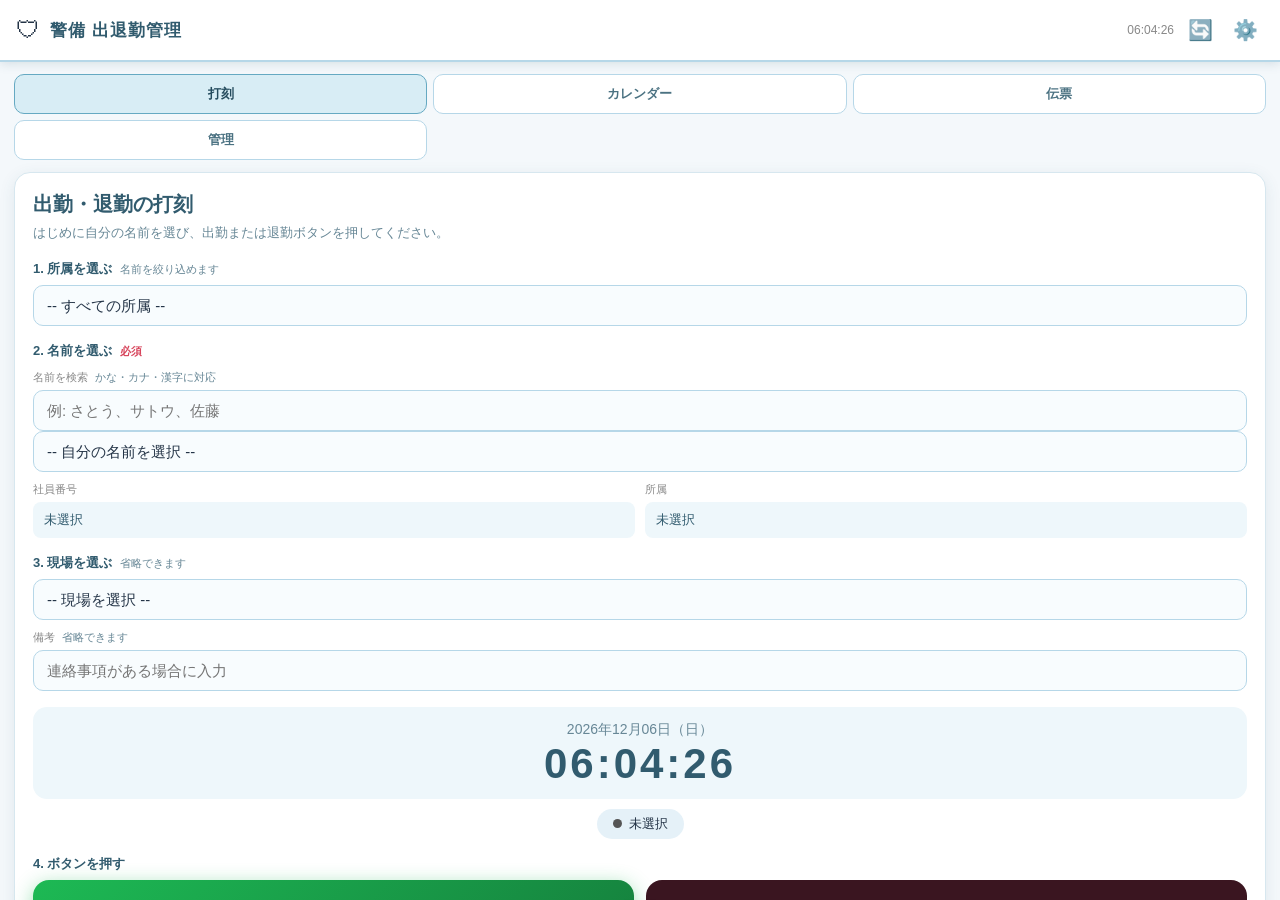
==== commit 99ef602b: "Add files via upload" ====
--- a/index.html
+++ b/index.html
@@ -175,18 +175,21 @@
 <body>
 <header>
   <div class="header-left"><span class="shield">🛡</span><h1>警備 出退勤管理</h1></div>
-  <div class="header-right"><span id="clock">--:--:--</span><button class="btn-settings-toggle" onclick="toggleSettings()">⚙️</button></div>
+    <div class="header-right"><span id="clock">--:--:--</span><button class="btn-settings-toggle" onclick="syncNow()">🔄</button><button class="btn-settings-toggle" onclick="toggleSettings()">⚙️</button></div>
 </header>
 <div class="scroll-area">
   <div class="card" id="settings-panel">
     <h3>⚙ 設定</h3>
-    <div class="setting-row"><label>Google Apps Script URL（スプレッドシート連携）</label><input type="text" id="gas-url" placeholder="https://script.google.com/macros/s/..."/></div>
+    <div class="setting-row"><label>Power Automate 保存用URL（SharePoint連携）</label><input type="text" id="flow-url" placeholder="https://...logic.azure.com/..."/></div>
+    <div class="setting-row"><label>Power Automate 読込用URL（SharePoint連携）</label><input type="text" id="flow-read-url" placeholder="https://...logic.azure.com/..."/></div>
+    <div class="setting-row"><label>Google Apps Script URL（予備・未使用なら空欄）</label><input type="text" id="gas-url" placeholder="https://script.google.com/macros/s/..."/></div>
     <div class="setting-row"><label>LIFF ID（LINE Developersで発行）</label><input type="text" id="liff-id" placeholder="例: 1234567890-AbCdEfGh"/></div>
     <div class="setting-row"><label>社員名（カンマ区切りで入力）</label><input type="text" id="staff-names-input" placeholder="例: 山田太郎,佐藤次郎,鈴木三郎"/></div>
     <div class="setting-row"><label>隊員マスタ（社員番号:氏名:所属 をカンマ区切り）</label><input type="text" id="guard-master-input" placeholder="例: 001:山田太郎:警備部,002:佐藤次郎:警備部"/></div>
     <div class="setting-row"><label>現場マスタ（現場コード:現場名 をカンマ区切り）</label><input type="text" id="site-master-input" placeholder="例: S001:本社ビル,S002:中央工事現場"/></div>
-    <div class="setting-row"><label>Power Automate HTTP URL（将来のSharePoint連携）</label><input type="text" id="flow-url" placeholder="https://..."/></div>
     <div class="setting-row"><label>管理画面の暗証番号</label><input type="password" id="admin-pin" placeholder="初期値: 1234"/></div>
+    <div class="small-note" id="sync-status">同期: Google Apps Script URLを設定してください</div>
+    <button class="btn-save-settings" onclick="syncNow()">🔄 スマホ・PCのデータを同期</button>
     <button class="btn-save-settings" onclick="saveSettings()">💾 設定を保存</button>
   </div>
   <div class="tabs">
@@ -202,6 +205,7 @@
     <div class="punch-step">1. 所属を選ぶ <span class="optional">名前を絞り込めます</span></div>
     <select id="department-select"><option value="">-- すべての所属 --</option></select>
     <div class="punch-step">2. 名前を選ぶ <span class="required">必須</span></div>
+    <div class="field"><label>名前を検索 <span class="optional">かな・カナ・漢字に対応</span></label><input type="text" id="staff-search" placeholder="例: さとう、サトウ、佐藤" oninput="renderAttendanceStaffSelect()"/></div>
     <div class="staff-row"><select id="staff-select"><option value="">-- 自分の名前を選択 --</option></select></div>
     <div class="grid-two">
       <div class="field"><label>社員番号</label><div class="readonly" id="employee-number">未選択</div></div>
@@ -293,7 +297,7 @@
     </div>
     <div class="card ledger-card" id="employee-ledger">
       <div class="history-header"><h2>社員台帳</h2><button class="btn-mini" onclick="addGuardManual()">社員を手動登録</button></div>
-      <p class="small-note">社員一覧を取り込むと、台帳と打刻画面の名前一覧へ反映されます。列名は「社員番号、氏名、所属、電話番号、LINEユーザーID、有効無効」に対応しています。</p>
+      <p class="small-note">社員一覧を取り込むと、台帳と打刻画面の名前一覧へ反映されます。列名は「社員番号、氏名、かな、所属、電話番号、LINEユーザーID、有効無効」に対応しています。</p>
       <label class="btn-wide" style="display:block;text-align:center">社員一覧をExcel・CSV・PDFから取込<input type="file" accept=".xlsx,.xls,.csv,.pdf" hidden onchange="importEmployeeLedgerFile(this.files[0])"></label>
       <div class="import-result" id="employee-ledger-import-result"></div>
       <div class="bulk-actions">
@@ -304,7 +308,7 @@
         <button class="btn-mini" id="guard-bulk-edit-button" onclick="toggleGuardBulkEdit()">一覧を一括編集</button>
         <button class="btn-mini btn-danger" onclick="bulkDeleteGuards()">選択社員を一括削除</button>
       </div>
-      <div class="admin-table-wrap"><table class="admin-table"><thead><tr><th>選択</th><th>社員番号</th><th>氏名</th><th>所属</th><th>電話番号</th><th>LINEユーザーID</th><th>有効無効</th><th></th></tr></thead><tbody id="admin-guard-list"></tbody></table></div>
+      <div class="admin-table-wrap"><table class="admin-table"><thead><tr><th>選択</th><th>社員番号</th><th>氏名</th><th>かな</th><th>所属</th><th>電話番号</th><th>LINEユーザーID</th><th>有効無効</th><th></th></tr></thead><tbody id="admin-guard-list"></tbody></table></div>
     </div>
     <div class="card">
       <div class="history-header"><h2>現場マスタ</h2><button class="btn-mini" onclick="addSiteManual()">手動登録</button></div>
@@ -379,7 +383,7 @@
 const STORAGE_KEY='keibi_attendance_v3', SETTINGS_KEY='keibi_settings_v3', REPORT_KEY='keibi_daily_reports_v1', REPLY_KEY='keibi_admin_replies_v1', SLIP_KEY='keibi_slips_v1';
 const WEEKDAYS=['日','月','火','水','木','金','土'];
 const IMPORTED_EMPLOYEE_LEDGER=[{"employeeNumber":"000000","name":"外注委託","department":"","enabled":"有効"},{"employeeNumber":"000001","name":"ニットーケイビ株式会社","department":"","enabled":"有効"},{"employeeNumber":"000002","name":"黒仁田 孝","department":"営業部","enabled":"有効"},{"employeeNumber":"000008","name":"川口 時男","department":"","enabled":"有効"},{"employeeNumber":"000015","name":"佐藤 昭浩","department":"","enabled":"有効"},{"employeeNumber":"000019","name":"酒井 昱雄","department":"","enabled":"有効"},{"employeeNumber":"000020","name":"成宮 義則","department":"","enabled":"有効"},{"employeeNumber":"000021","name":"村瀬 重樹","department":"","enabled":"有効"},{"employeeNumber":"000026","name":"尾関 喜朗","department":"","enabled":"有効"},{"employeeNumber":"000063","name":"加賀井 洋市","department":"","enabled":"有効"},{"employeeNumber":"000068","name":"岩永 耕造","department":"","enabled":"有効"},{"employeeNumber":"000069","name":"松本 一夫","department":"","enabled":"有効"},{"employeeNumber":"000082","name":"田中 恵","department":"","enabled":"有効"},{"employeeNumber":"000109","name":"出口 利明","department":"","enabled":"有効"},{"employeeNumber":"000119","name":"塩澤 実佳","department":"現場課","enabled":"有効"},{"employeeNumber":"000141","name":"山口 義隆","department":"","enabled":"有効"},{"employeeNumber":"000154","name":"福田 幸男","department":"","enabled":"有効"},{"employeeNumber":"000159","name":"松井 賢作","department":"","enabled":"有効"},{"employeeNumber":"000182","name":"佐久間 令人","department":"","enabled":"有効"},{"employeeNumber":"000188","name":"小出 裕清","department":"","enabled":"有効"},{"employeeNumber":"000202","name":"町屋敷 長生","department":"","enabled":"有効"},{"employeeNumber":"000209","name":"鈴木 寿一","department":"施設課","enabled":"有効"},{"employeeNumber":"000231","name":"森 健一郎","department":"","enabled":"有効"},{"employeeNumber":"000233","name":"北村 大樹","department":"","enabled":"有効"},{"employeeNumber":"000240","name":"萩原 孝司","department":"","enabled":"有効"},{"employeeNumber":"000244","name":"杉本 泰司","department":"現場課","enabled":"有効"},{"employeeNumber":"000247","name":"小橋 甲二","department":"","enabled":"有効"},{"employeeNumber":"000257","name":"河村 民雄","department":"","enabled":"有効"},{"employeeNumber":"000260","name":"落合 敦史","department":"施設課","enabled":"有効"},{"employeeNumber":"000282","name":"村上 理香","department":"","enabled":"有効"},{"employeeNumber":"000284","name":"蓑田 祐也","department":"現場課","enabled":"有効"},{"employeeNumber":"000285","name":"森 真人","department":"施設課","enabled":"有効"},{"employeeNumber":"000297","name":"代田 彰弘","department":"","enabled":"有効"},{"employeeNumber":"000301","name":"鍋島 慶","department":"","enabled":"有効"},{"employeeNumber":"000305","name":"奥村 高志","department":"施設課","enabled":"有効"},{"employeeNumber":"000307","name":"杉浦 信光","department":"","enabled":"有効"},{"employeeNumber":"000310","name":"水野 善夫","department":"","enabled":"有効"},{"employeeNumber":"000311","name":"山中 博","department":"施設課","enabled":"有効"},{"employeeNumber":"000315","name":"平内 秀貴","department":"現場課","enabled":"有効"},{"employeeNumber":"000317","name":"川口 健太","department":"","enabled":"有効"},{"employeeNumber":"000319","name":"細谷 純一","department":"","enabled":"有効"},{"employeeNumber":"000321","name":"佐藤 茂樹","department":"施設課","enabled":"有効"},{"employeeNumber":"000323","name":"下木原 和幸","department":"","enabled":"有効"},{"employeeNumber":"000330","name":"加藤 薫","department":"","enabled":"有効"},{"employeeNumber":"000337","name":"北野 政弘","department":"","enabled":"有効"},{"employeeNumber":"000342","name":"酒井 昇","department":"","enabled":"有効"},{"employeeNumber":"000345","name":"松葉 浩男","department":"現場課","enabled":"有効"},{"employeeNumber":"000349","name":"塚本 典昭","department":"","enabled":"有効"},{"employeeNumber":"000367","name":"新田 和明","department":"","enabled":"有効"},{"employeeNumber":"000370","name":"川合 浩彦","department":"","enabled":"有効"},{"employeeNumber":"000371","name":"近藤 辰巳","department":"","enabled":"有効"},{"employeeNumber":"000373","name":"日置 清光","department":"","enabled":"有効"},{"employeeNumber":"000374","name":"村瀬 幸夫","department":"","enabled":"有効"},{"employeeNumber":"000375","name":"笹山 信一","department":"","enabled":"有効"},{"employeeNumber":"000376","name":"髙橋 亜也加","department":"","enabled":"有効"},{"employeeNumber":"000377","name":"井上 秀樹","department":"","enabled":"有効"},{"employeeNumber":"000381","name":"磯村 啓太","department":"施設課","enabled":"有効"},{"employeeNumber":"000383","name":"深谷 彰","department":"","enabled":"有効"},{"employeeNumber":"000384","name":"春日井 良男","department":"","enabled":"有効"},{"employeeNumber":"000385","name":"小林 三郎","department":"","enabled":"有効"},{"employeeNumber":"000386","name":"玉田 善裕","department":"","enabled":"有効"},{"employeeNumber":"000387","name":"照屋 力郎","department":"","enabled":"有効"},{"employeeNumber":"000388","name":"横江 奈恵子","department":"","enabled":"有効"},{"employeeNumber":"000389","name":"鈴村 拓馬","department":"","enabled":"有効"},{"employeeNumber":"000392","name":"西戸 正好","department":"","enabled":"有効"},{"employeeNumber":"000394","name":"德田 誠","department":"","enabled":"有効"},{"employeeNumber":"000396","name":"田中 敏文","department":"","enabled":"有効"},{"employeeNumber":"000397","name":"森下 盛","department":"","enabled":"有効"},{"employeeNumber":"000399","name":"大友 年也","department":"","enabled":"有効"},{"employeeNumber":"000400","name":"渡辺 好美","department":"","enabled":"有効"},{"employeeNumber":"000401","name":"久田 資尉","department":"","enabled":"有効"},{"employeeNumber":"000403","name":"中村 浩司","department":"","enabled":"有効"},{"employeeNumber":"000405","name":"飯塚 健二","department":"","enabled":"有効"},{"employeeNumber":"000406","name":"冨田 健一","department":"","enabled":"有効"},{"employeeNumber":"000409","name":"石内 智也","department":"","enabled":"有効"},{"employeeNumber":"000410","name":"鶴田 勇基","department":"","enabled":"有効"},{"employeeNumber":"000411","name":"鈴木 裕正","department":"","enabled":"有効"},{"employeeNumber":"000413","name":"林 弘幸","department":"","enabled":"有効"},{"employeeNumber":"000414","name":"稲垣 隆","department":"","enabled":"有効"},{"employeeNumber":"000415","name":"安村 典之","department":"","enabled":"有効"},{"employeeNumber":"000416","name":"三浦 博之","department":"","enabled":"有効"},{"employeeNumber":"000418","name":"佐藤 肇","department":"","enabled":"有効"},{"employeeNumber":"000419","name":"柴田 竜也","department":"現場課","enabled":"有効"},{"employeeNumber":"000420","name":"三戸田 光二","department":"","enabled":"有効"},{"employeeNumber":"000421","name":"松村 学","department":"","enabled":"有効"},{"employeeNumber":"000422","name":"坂 秀彦","department":"","enabled":"有効"},{"employeeNumber":"000423","name":"尾崎 典子","department":"","enabled":"有効"},{"employeeNumber":"000424","name":"安田 信秀","department":"","enabled":"有効"},{"employeeNumber":"000425","name":"名和 茂明","department":"","enabled":"有効"},{"employeeNumber":"000426","name":"川上 実","department":"","enabled":"有効"},{"employeeNumber":"000427","name":"鈴木 敬太","department":"","enabled":"有効"},{"employeeNumber":"000428","name":"川口 博貴","department":"","enabled":"有効"},{"employeeNumber":"000429","name":"加藤 正雄","department":"","enabled":"有効"},{"employeeNumber":"000430","name":"木村 信幸","department":"","enabled":"有効"},{"employeeNumber":"000431","name":"岡田 翔","department":"","enabled":"有効"},{"employeeNumber":"000432","name":"浅井 一浩","department":"","enabled":"有効"},{"employeeNumber":"000433","name":"勝川 博道","department":"","enabled":"有効"},{"employeeNumber":"000435","name":"後藤 叔功","department":"","enabled":"有効"},{"employeeNumber":"000436","name":"岡部 秀一","department":"","enabled":"有効"},{"employeeNumber":"000437","name":"山竹 公比己","department":"","enabled":"有効"},{"employeeNumber":"000438","name":"久保 弘祐","department":"","enabled":"有効"},{"employeeNumber":"000440","name":"山内 良雄","department":"","enabled":"有効"},{"employeeNumber":"000441","name":"日比 力男","department":"","enabled":"有効"},{"employeeNumber":"000442","name":"山口 松男","department":"","enabled":"有効"},{"employeeNumber":"000443","name":"成田 博志","department":"施設課","enabled":"有効"},{"employeeNumber":"000444","name":"後藤 康之","department":"","enabled":"有効"},{"employeeNumber":"000445","name":"小出 戦治","department":"","enabled":"有効"},{"employeeNumber":"000446","name":"宮本 美明","department":"","enabled":"有効"},{"employeeNumber":"000447","name":"三浦 茂広","department":"","enabled":"有効"},{"employeeNumber":"000448","name":"尾関 正紘","department":"施設課","enabled":"有効"},{"employeeNumber":"000449","name":"須藤 拓朗","department":"","enabled":"有効"},{"employeeNumber":"000450","name":"源川 大助","department":"","enabled":"有効"},{"employeeNumber":"000451","name":"安藤 彰宏","department":"","enabled":"有効"},{"employeeNumber":"000452","name":"村瀬 光昭","department":"","enabled":"有効"},{"employeeNumber":"000453","name":"折畑 愛","department":"","enabled":"有効"},{"employeeNumber":"000454","name":"佐藤 素通","department":"","enabled":"有効"},{"employeeNumber":"000455","name":"安永 昂史","department":"","enabled":"有効"},{"employeeNumber":"000456","name":"淺上 仁","department":"","enabled":"有効"},{"employeeNumber":"000457","name":"三輪 浩彦","department":"","enabled":"有効"},{"employeeNumber":"000458","name":"玉田 春香","department":"","enabled":"有効"},{"employeeNumber":"000459","name":"小﨑 隆雄","department":"","enabled":"有効"},{"employeeNumber":"000460","name":"西村 俊治","department":"","enabled":"有効"},{"employeeNumber":"000461","name":"宇佐美 智一","department":"","enabled":"有効"},{"employeeNumber":"000462","name":"藤井 修","department":"","enabled":"有効"},{"employeeNumber":"000463","name":"吉川 輝夫","department":"現場課","enabled":"有効"},{"employeeNumber":"000464","name":"前川 貴幸","department":"","enabled":"有効"},{"employeeNumber":"000465","name":"算用子 養一","department":"","enabled":"有効"},{"employeeNumber":"000466","name":"細野 純一","department":"","enabled":"有効"},{"employeeNumber":"000467","name":"森 一範","department":"","enabled":"有効"},{"employeeNumber":"000468","name":"鈴木 親房","department":"","enabled":"有効"},{"employeeNumber":"000469","name":"服部 明彦","department":"","enabled":"有効"},{"employeeNumber":"000470","name":"木下 修往","department":"","enabled":"有効"},{"employeeNumber":"000471","name":"田村 寛","department":"","enabled":"有効"},{"employeeNumber":"000472","name":"田路 廣行","department":"","enabled":"有効"},{"employeeNumber":"000473","name":"殿谷 隆俊","department":"","enabled":"有効"},{"employeeNumber":"000474","name":"中室 雅幸","department":"","enabled":"有効"},{"employeeNumber":"000475","name":"渡辺 好美","department":"","enabled":"有効"},{"employeeNumber":"000476","name":"畠山 弘志","department":"","enabled":"有効"},{"employeeNumber":"000477","name":"水谷 登","department":"","enabled":"有効"},{"employeeNumber":"000478","name":"荻野 廣見","department":"","enabled":"有効"},{"employeeNumber":"000479","name":"新村 英樹","department":"","enabled":"有効"},{"employeeNumber":"000480","name":"大平 渡","department":"","enabled":"有効"},{"employeeNumber":"000481","name":"黒木 岳史","department":"","enabled":"有効"},{"employeeNumber":"000482","name":"鈴木 史登","department":"","enabled":"有効"},{"employeeNumber":"000483","name":"山崎 直樹","department":"","enabled":"有効"},{"employeeNumber":"000484","name":"帆引 義晴","department":"","enabled":"有効"},{"employeeNumber":"000485","name":"宮原 京輔","department":"","enabled":"有効"},{"employeeNumber":"000486","name":"村山 貴俊","department":"現場課","enabled":"有効"},{"employeeNumber":"000487","name":"山際 雅稔","department":"","enabled":"有効"},{"employeeNumber":"000488","name":"小林 啓治","department":"","enabled":"有効"},{"employeeNumber":"000489","name":"筧 良幸","department":"","enabled":"有効"},{"employeeNumber":"000490","name":"山下 徹","department":"","enabled":"有効"},{"employeeNumber":"000491","name":"福田 利信","department":"","enabled":"有効"},{"employeeNumber":"000492","name":"後藤 文夫","department":"","enabled":"有効"},{"employeeNumber":"000493","name":"園部 郁男","department":"","enabled":"有効"},{"employeeNumber":"000494","name":"北條 和茂","department":"","enabled":"有効"},{"employeeNumber":"000495","name":"田中 佳二","department":"","enabled":"有効"},{"employeeNumber":"000496","name":"大田 海人","department":"","enabled":"有効"},{"employeeNumber":"000497","name":"茅原 一範","department":"","enabled":"有効"},{"employeeNumber":"000498","name":"松永 良夫","department":"","enabled":"有効"},{"employeeNumber":"000499","name":"滝 肇","department":"","enabled":"有効"},{"employeeNumber":"000500","name":"後藤 幸一","department":"","enabled":"有効"},{"employeeNumber":"000501","name":"吉田 清","department":"","enabled":"有効"},{"employeeNumber":"000502","name":"藤田 一雄","department":"","enabled":"有効"},{"employeeNumber":"000503","name":"児玉 勝久","department":"","enabled":"有効"},{"employeeNumber":"000504","name":"押野 匠","department":"","enabled":"有効"},{"employeeNumber":"000505","name":"桐山 広太","department":"","enabled":"有効"},{"employeeNumber":"000506","name":"大井 義樹","department":"","enabled":"有効"},{"employeeNumber":"000507","name":"丸山 育男","department":"","enabled":"有効"},{"employeeNumber":"000509","name":"西尾 雅好","department":"","enabled":"有効"},{"employeeNumber":"000510","name":"吉谷 真二","department":"","enabled":"有効"},{"employeeNumber":"000511","name":"吉井 清","department":"","enabled":"有効"},{"employeeNumber":"000512","name":"平野 光洋","department":"","enabled":"有効"},{"employeeNumber":"000513","name":"鳥川 幸二","department":"","enabled":"有効"},{"employeeNumber":"000514","name":"河合 智","department":"","enabled":"有効"},{"employeeNumber":"000515","name":"中村 将太","department":"","enabled":"有効"},{"employeeNumber":"000516","name":"長谷川 一貴","department":"現場課","enabled":"有効"},{"employeeNumber":"000517","name":"山城 勇太","department":"","enabled":"有効"},{"employeeNumber":"000518","name":"伊藤 正雄","department":"","enabled":"有効"},{"employeeNumber":"000519","name":"大坪 瞳","department":"","enabled":"有効"},{"employeeNumber":"000520","name":"伊与田 博文","department":"","enabled":"有効"},{"employeeNumber":"000521","name":"神谷 俊輝","department":"","enabled":"有効"},{"employeeNumber":"000522","name":"鈴村 直規","department":"","enabled":"有効"},{"employeeNumber":"000523","name":"高塚 進一","department":"","enabled":"有効"},{"employeeNumber":"000524","name":"坂口 秀二","department":"","enabled":"有効"},{"employeeNumber":"000525","name":"秩父 篤","department":"現場課","enabled":"有効"},{"employeeNumber":"000526","name":"渡邉 茉琳","department":"","enabled":"有効"},{"employeeNumber":"000527","name":"天野昇","department":"","enabled":"有効"},{"employeeNumber":"000528","name":"大矢信行","department":"","enabled":"有効"},{"employeeNumber":"000529","name":"鎌倉 泰成","department":"","enabled":"有効"},{"employeeNumber":"000530","name":"伊藤 道弘","department":"","enabled":"有効"},{"employeeNumber":"000531","name":"𠮷川 昌克","department":"","enabled":"有効"},{"employeeNumber":"000532","name":"上原 隆","department":"","enabled":"有効"},{"employeeNumber":"000533","name":"今枝 裕雅","department":"","enabled":"有効"},{"employeeNumber":"000534","name":"吉田 知典","department":"","enabled":"有効"},{"employeeNumber":"000535","name":"甲斐 正人","department":"","enabled":"有効"},{"employeeNumber":"000536","name":"三鍋 正幸","department":"","enabled":"有効"},{"employeeNumber":"000537","name":"丹羽 由夫","department":"","enabled":"有効"},{"employeeNumber":"000538","name":"加藤 光延","department":"","enabled":"有効"},{"employeeNumber":"000539","name":"引地 浩二","department":"","enabled":"有効"},{"employeeNumber":"000540","name":"阿部 元晴","department":"","enabled":"有効"},{"employeeNumber":"000541","name":"島田 賢治","department":"","enabled":"有効"},{"employeeNumber":"000542","name":"中島 幹彦","department":"","enabled":"有効"},{"employeeNumber":"000543","name":"藤山 敏治","department":"","enabled":"有効"},{"employeeNumber":"000544","name":"大原 泰一郎","department":"","enabled":"有効"},{"employeeNumber":"000545","name":"日美 直樹","department":"","enabled":"有効"},{"employeeNumber":"000546","name":"毛利 寛司","department":"","enabled":"有効"},{"employeeNumber":"000547","name":"木村 武広","department":"","enabled":"有効"},{"employeeNumber":"000548","name":"原 圭吾","department":"","enabled":"有効"},{"employeeNumber":"000549","name":"加藤 保","department":"","enabled":"有効"},{"employeeNumber":"000550","name":"坪井 哲志","department":"","enabled":"有効"},{"employeeNumber":"000551","name":"本多 吉明","department":"","enabled":"有効"},{"employeeNumber":"000552","name":"安藤 健三郎","department":"","enabled":"有効"},{"employeeNumber":"000553","name":"小山 成鐘","department":"","enabled":"有効"},{"employeeNumber":"000554","name":"渡邉 訓","department":"","enabled":"有効"},{"employeeNumber":"000555","name":"中島 政美","department":"","enabled":"有効"},{"employeeNumber":"000556","name":"長谷川 幹夫","department":"","enabled":"有効"},{"employeeNumber":"000557","name":"宇野 峻規","department":"","enabled":"有効"},{"employeeNumber":"000558","name":"木村 文昭","department":"","enabled":"有効"},{"employeeNumber":"000559","name":"加藤 那央也","department":"","enabled":"有効"},{"employeeNumber":"000560","name":"杉浦 富夫","department":"","enabled":"有効"},{"employeeNumber":"000561","name":"猪瀨 哲幸","department":"","enabled":"有効"},{"employeeNumber":"000562","name":"奥村 成子","department":"","enabled":"有効"},{"employeeNumber":"000563","name":"浅野 雅道","department":"","enabled":"有効"},{"employeeNumber":"000564","name":"堀田  康弘","department":"","enabled":"有効"},{"employeeNumber":"000565","name":"中屋敷 拓海","department":"","enabled":"有効"},{"employeeNumber":"000566","name":"甲斐 正成","department":"","enabled":"有効"},{"employeeNumber":"000567","name":"中西 敬郎","department":"","enabled":"有効"},{"employeeNumber":"000568","name":"鎌倉 秀治","department":"","enabled":"有効"},{"employeeNumber":"000569","name":"山内 敏通","department":"","enabled":"有効"},{"employeeNumber":"000570","name":"岡田 賢実","department":"","enabled":"有効"},{"employeeNumber":"000571","name":"荒木 昭年","department":"","enabled":"有効"},{"employeeNumber":"000572","name":"森田 直人","department":"","enabled":"有効"},{"employeeNumber":"000573","name":"伊藤 忠義","department":"","enabled":"有効"},{"employeeNumber":"000574","name":"成田 光男","department":"","enabled":"有効"},{"employeeNumber":"000575","name":"石田 知弘","department":"","enabled":"有効"},{"employeeNumber":"000576","name":"小岸 良光","department":"","enabled":"有効"},{"employeeNumber":"000577","name":"西村 圭介","department":"","enabled":"有効"},{"employeeNumber":"000578","name":"小林 三郎","department":"","enabled":"有効"},{"employeeNumber":"000579","name":"竹村 有作","department":"","enabled":"有効"},{"employeeNumber":"000580","name":"安田 伸行","department":"施設課","enabled":"有効"},{"employeeNumber":"000581","name":"樋江井 好弘","department":"","enabled":"有効"},{"employeeNumber":"000582","name":"北嶋 啓人","department":"","enabled":"有効"},{"employeeNumber":"000583","name":"鍋島 将人","department":"現場課","enabled":"有効"},{"employeeNumber":"000584","name":"板倉 隆","department":"","enabled":"有効"},{"employeeNumber":"000585","name":"前田 透","department":"","enabled":"有効"},{"employeeNumber":"000586","name":"木村 忠載","department":"","enabled":"有効"},{"employeeNumber":"000587","name":"赤瀬 絵美","department":"","enabled":"有効"},{"employeeNumber":"000588","name":"小林 伸一","department":"","enabled":"有効"},{"employeeNumber":"000589","name":"大野 悟","department":"","enabled":"有効"},{"employeeNumber":"000590","name":"鹿野 義一","department":"","enabled":"有効"},{"employeeNumber":"000591","name":"田中 秀明","department":"施設課","enabled":"有効"},{"employeeNumber":"000592","name":"崔 雄貴","department":"","enabled":"有効"},{"employeeNumber":"000593","name":"犬塚 一彦","department":"","enabled":"有効"},{"employeeNumber":"000594","name":"安達 康裕","department":"","enabled":"有効"},{"employeeNumber":"000595","name":"加藤 正浩","department":"","enabled":"有効"},{"employeeNumber":"000596","name":"段下 伸吾","department":"","enabled":"有効"},{"employeeNumber":"000597","name":"寺崎 雅弘","department":"","enabled":"有効"},{"employeeNumber":"000598","name":"新實 誠一郎","department":"","enabled":"有効"},{"employeeNumber":"000599","name":"鈴木 亨","department":"","enabled":"有効"},{"employeeNumber":"000600","name":"古江 伸行","department":"","enabled":"有効"},{"employeeNumber":"000601","name":"万田 敦司","department":"","enabled":"有効"},{"employeeNumber":"000602","name":"迫 洋一","department":"","enabled":"有効"},{"employeeNumber":"000603","name":"柿村 勝利","department":"","enabled":"有効"},{"employeeNumber":"000604","name":"澤田 亮太","department":"","enabled":"有効"},{"employeeNumber":"000605","name":"水野 美沙","department":"","enabled":"有効"},{"employeeNumber":"000606","name":"井手 浩太朗","department":"","enabled":"有効"},{"employeeNumber":"000607","name":"榊原 睦夫","department":"","enabled":"有効"},{"employeeNumber":"000608","name":"有賀 敏雄","department":"","enabled":"有効"},{"employeeNumber":"000609","name":"佐藤 大介","department":"","enabled":"有効"},{"employeeNumber":"000610","name":"小河 義彦","department":"","enabled":"有効"},{"employeeNumber":"000611","name":"小川 勝己","department":"","enabled":"有効"},{"employeeNumber":"000612","name":"坂本 伸一","department":"","enabled":"有効"},{"employeeNumber":"000613","name":"村中 雄二","department":"","enabled":"有効"},{"employeeNumber":"000614","name":"出塚 翔栄","department":"現場課","enabled":"有効"},{"employeeNumber":"000615","name":"榊原 彩夏","department":"","enabled":"有効"},{"employeeNumber":"000616","name":"鈴木 光博","department":"","enabled":"有効"},{"employeeNumber":"000617","name":"中村 武夫","department":"","enabled":"有効"},{"employeeNumber":"000618","name":"岡本 進一郎","department":"","enabled":"有効"},{"employeeNumber":"000619","name":"近藤 泰尚","department":"","enabled":"有効"},{"employeeNumber":"000620","name":"村松 和俊","department":"","enabled":"有効"},{"employeeNumber":"000621","name":"一柳 忠男","department":"","enabled":"有効"},{"employeeNumber":"000622","name":"須田 義信","department":"","enabled":"有効"},{"employeeNumber":"000623","name":"髙岡 克行","department":"","enabled":"有効"},{"employeeNumber":"000624","name":"後藤 しおり","department":"","enabled":"有効"},{"employeeNumber":"000625","name":"木下 徹朗","department":"","enabled":"有効"},{"employeeNumber":"000626","name":"村田 達哉","department":"","enabled":"有効"},{"employeeNumber":"000627","name":"與那嶺 政英","department":"","enabled":"有効"},{"employeeNumber":"000628","name":"山内 貴博","department":"","enabled":"有効"},{"employeeNumber":"000629","name":"長谷部 均","department":"","enabled":"有効"},{"employeeNumber":"000630","name":"伊東 英治","department":"","enabled":"有効"},{"employeeNumber":"000631","name":"境 大雅","department":"","enabled":"有効"},{"employeeNumber":"000632","name":"田嶋 謙一","department":"","enabled":"有効"},{"employeeNumber":"000633","name":"塩野 安広","department":"","enabled":"有効"},{"employeeNumber":"000635","name":"今川一博","department":"","enabled":"有効"},{"employeeNumber":"000636","name":"榊原和則","department":"","enabled":"有効"},{"employeeNumber":"000637","name":"前田和三","department":"","enabled":"有効"},{"employeeNumber":"000638","name":"船津 欣史","department":"","enabled":"有効"},{"employeeNumber":"000639","name":"櫻井義久","department":"","enabled":"有効"},{"employeeNumber":"000640","name":"細井 康浩","department":"","enabled":"有効"},{"employeeNumber":"000641","name":"熊谷 裕之","department":"","enabled":"有効"},{"employeeNumber":"000642","name":"竹内重人","department":"","enabled":"有効"},{"employeeNumber":"000643","name":"新山幹太","department":"","enabled":"有効"},{"employeeNumber":"000644","name":"吉野道子","department":"","enabled":"有効"},{"employeeNumber":"000645","name":"小宮山 和美","department":"","enabled":"有効"},{"employeeNumber":"000646","name":"植地 美歩","department":"","enabled":"有効"},{"employeeNumber":"000647","name":"島田 修一","department":"","enabled":"有効"},{"employeeNumber":"000648","name":"江端 良紀","department":"","enabled":"有効"},{"employeeNumber":"000649","name":"荒巻 公彦","department":"","enabled":"有効"},{"employeeNumber":"000650","name":"福本 敏夫","department":"","enabled":"有効"},{"employeeNumber":"000651","name":"横井 豊彦","department":"","enabled":"有効"},{"employeeNumber":"000653","name":"安井 直樹","department":"","enabled":"有効"},{"employeeNumber":"000654","name":"梅田 陽一","department":"","enabled":"有効"},{"employeeNumber":"000655","name":"荒川 寛之","department":"","enabled":"有効"},{"employeeNumber":"000656","name":"松下 武司","department":"","enabled":"有効"},{"employeeNumber":"000657","name":"曽根 幸男","department":"","enabled":"有効"},{"employeeNumber":"000658","name":"上田 誉治","department":"","enabled":"有効"},{"employeeNumber":"000659","name":"木村 雅彦","department":"","enabled":"有効"},{"employeeNumber":"000660","name":"岡崎 伸司","department":"","enabled":"有効"},{"employeeNumber":"000661","name":"内野 裕夫","department":"","enabled":"有効"},{"employeeNumber":"000662","name":"小池 周之助","department":"","enabled":"有効"},{"employeeNumber":"000663","name":"熊谷 哲郎","department":"","enabled":"有効"},{"employeeNumber":"000664","name":"神之田 康二","department":"","enabled":"有効"},{"employeeNumber":"000665","name":"永井 和尋","department":"","enabled":"有効"},{"employeeNumber":"000666","name":"山下 菊治","department":"","enabled":"有効"},{"employeeNumber":"000667","name":"各務 正一","department":"","enabled":"有効"},{"employeeNumber":"000668","name":"片岡 大介","department":"施設課","enabled":"有効"},{"employeeNumber":"000669","name":"江刈内 満","department":"","enabled":"有効"},{"employeeNumber":"000670","name":"白井 実","department":"","enabled":"有効"},{"employeeNumber":"000671","name":"北川 武彦","department":"","enabled":"有効"},{"employeeNumber":"000672","name":"藤田 茂","department":"","enabled":"有効"},{"employeeNumber":"000673","name":"畦地 文紀","department":"","enabled":"有効"},{"employeeNumber":"000674","name":"大石 豊喜","department":"","enabled":"有効"},{"employeeNumber":"000675","name":"小島 征也","department":"","enabled":"有効"},{"employeeNumber":"000676","name":"武居 義則","department":"","enabled":"有効"},{"employeeNumber":"000677","name":"小野木 大将","department":"","enabled":"有効"},{"employeeNumber":"000678","name":"山川 大輔","department":"","enabled":"有効"},{"employeeNumber":"000679","name":"萩原 昭夫","department":"","enabled":"有効"},{"employeeNumber":"000680","name":"伊藤 浩一","department":"","enabled":"有効"},{"employeeNumber":"000681","name":"杉原 直博","department":"","enabled":"有効"},{"employeeNumber":"000682","name":"井村 誠","department":"","enabled":"有効"},{"employeeNumber":"000683","name":"江口 真","department":"","enabled":"有効"},{"employeeNumber":"000684","name":"岡村信男","department":"","enabled":"有効"},{"employeeNumber":"000685","name":"池田 武司","department":"","enabled":"有効"},{"employeeNumber":"000686","name":"龍野 零武","department":"","enabled":"有効"},{"employeeNumber":"000687","name":"美和 利江","department":"","enabled":"有効"},{"employeeNumber":"000688","name":"田中 志典","department":"","enabled":"有効"},{"employeeNumber":"000689","name":"木村 直司","department":"","enabled":"有効"},{"employeeNumber":"000690","name":"大坪 瞳","department":"現場課","enabled":"有効"},{"employeeNumber":"000691","name":"吉田 浩章","department":"","enabled":"有効"},{"employeeNumber":"000692","name":"奥原 孝幸","department":"","enabled":"有効"},{"employeeNumber":"000693","name":"中川 具文","department":"","enabled":"有効"},{"employeeNumber":"000694","name":"原 充諭","department":"","enabled":"有効"},{"employeeNumber":"000695","name":"中岡 昇","department":"","enabled":"有効"},{"employeeNumber":"000696","name":"石川 鉄也","department":"施設課","enabled":"有効"},{"employeeNumber":"000697","name":"本江 雅樹","department":"施設課","enabled":"有効"},{"employeeNumber":"000698","name":"牧野","department":"","enabled":"有効"},{"employeeNumber":"000699","name":"犬飼 健喜","department":"","enabled":"有効"},{"employeeNumber":"000700","name":"山本","department":"","enabled":"有効"},{"employeeNumber":"000701","name":"斉藤 代司徳","department":"","enabled":"有効"},{"employeeNumber":"000702","name":"村中 講詩朗","department":"","enabled":"有効"},{"employeeNumber":"000703","name":"滝田 愛子","department":"","enabled":"有効"},{"employeeNumber":"000704","name":"大木 正一","department":"","enabled":"有効"},{"employeeNumber":"000705","name":"花植 広樹","department":"","enabled":"有効"},{"employeeNumber":"000706","name":"鈴木 孝宏","department":"施設課","enabled":"有効"},{"employeeNumber":"000707","name":"奥田 湧基","department":"","enabled":"有効"},{"employeeNumber":"000708","name":"富田 耕司","department":"","enabled":"有効"},{"employeeNumber":"000709","name":"上瀬戸 勇樹","department":"","enabled":"有効"},{"employeeNumber":"000710","name":"加藤 勲","department":"","enabled":"有効"},{"employeeNumber":"000711","name":"佐藤 邦彦","department":"現場課","enabled":"有効"},{"employeeNumber":"000712","name":"張 磊","department":"","enabled":"有効"},{"employeeNumber":"000713","name":"柿崎 禎","department":"","enabled":"有効"},{"employeeNumber":"000714","name":"渡辺 真言","department":"","enabled":"有効"},{"employeeNumber":"000715","name":"仲川 浩一","department":"施設課","enabled":"有効"},{"employeeNumber":"000716","name":"足立 修一","department":"","enabled":"有効"},{"employeeNumber":"000717","name":"中島 泰光","department":"","enabled":"有効"},{"employeeNumber":"000718","name":"榊原 守一","department":"","enabled":"有効"},{"employeeNumber":"000719","name":"船戸 祐子","department":"","enabled":"有効"},{"employeeNumber":"000720","name":"舟橋 明宏","department":"","enabled":"有効"},{"employeeNumber":"000721","name":"大嶋 健","department":"","enabled":"有効"},{"employeeNumber":"000722","name":"濱津 誠二","department":"","enabled":"有効"},{"employeeNumber":"000723","name":"中島 秀二","department":"施設課","enabled":"有効"},{"employeeNumber":"000724","name":"林田 才生","department":"","enabled":"有効"},{"employeeNumber":"000725","name":"成田 勝彦","department":"現場課","enabled":"有効"},{"employeeNumber":"000726","name":"秋本 昇吾","department":"","enabled":"有効"},{"employeeNumber":"000727","name":"三輪 芳久","department":"施設課","enabled":"有効"},{"employeeNumber":"000728","name":"市脇 勝彦","department":"","enabled":"有効"},{"employeeNumber":"000729","name":"小林 裕二","department":"","enabled":"有効"},{"employeeNumber":"000730","name":"髙畑 一憲","department":"","enabled":"有効"},{"employeeNumber":"000731","name":"中田 剛","department":"","enabled":"有効"},{"employeeNumber":"000732","name":"松元 奈津子","department":"","enabled":"有効"},{"employeeNumber":"000733","name":"片岡 善行","department":"","enabled":"有効"},{"employeeNumber":"000734","name":"鈴木 和之","department":"","enabled":"有効"},{"employeeNumber":"000735","name":"山田 力男","department":"","enabled":"有効"},{"employeeNumber":"000736","name":"坂本 晃一","department":"","enabled":"有効"},{"employeeNumber":"000737","name":"長江 常善","department":"","enabled":"有効"},{"employeeNumber":"000738","name":"高安 正信","department":"","enabled":"有効"},{"employeeNumber":"000739","name":"須田 正巳","department":"","enabled":"有効"},{"employeeNumber":"000740","name":"井村 隆太","department":"","enabled":"有効"},{"employeeNumber":"000741","name":"野田 俊司","department":"施設課","enabled":"有効"},{"employeeNumber":"000742","name":"前田 吉輝","department":"","enabled":"有効"},{"employeeNumber":"000743","name":"近藤 直希","department":"","enabled":"有効"},{"employeeNumber":"000744","name":"杉浦 康藏","department":"","enabled":"有効"},{"employeeNumber":"000745","name":"佐藤 慶","department":"施設課","enabled":"有効"},{"employeeNumber":"000746","name":"伊藤 智輝","department":"","enabled":"有効"},{"employeeNumber":"000747","name":"井川 智仁","department":"","enabled":"有効"},{"employeeNumber":"000748","name":"木下 翔太","department":"","enabled":"有効"},{"employeeNumber":"000749","name":"金平 哲太郎","department":"","enabled":"有効"},{"employeeNumber":"000750","name":"山本 みどり","department":"","enabled":"有効"},{"employeeNumber":"000751","name":"中務 忠夫","department":"","enabled":"有効"},{"employeeNumber":"000752","name":"森野 正","department":"","enabled":"有効"},{"employeeNumber":"000753","name":"川西 浩一","department":"","enabled":"有効"},{"employeeNumber":"000754","name":"奥川 英明","department":"","enabled":"有効"},{"employeeNumber":"000755","name":"田岡 康敏","department":"","enabled":"有効"},{"employeeNumber":"000756","name":"川合 浩二","department":"","enabled":"有効"},{"employeeNumber":"000757","name":"鈴木 哲夫","department":"","enabled":"有効"},{"employeeNumber":"000758","name":"土田 正信","department":"","enabled":"有効"},{"employeeNumber":"000759","name":"梅村 保夫","department":"","enabled":"有効"},{"employeeNumber":"000760","name":"河邉 魁斗","department":"","enabled":"有効"},{"employeeNumber":"000761","name":"伊藤 準矢","department":"","enabled":"有効"},{"employeeNumber":"000762","name":"一柳 弘勝","department":"","enabled":"有効"},{"employeeNumber":"000763","name":"勝 清孝","department":"営業部","enabled":"有効"},{"employeeNumber":"000764","name":"坂野 晃史","department":"","enabled":"有効"},{"employeeNumber":"000765","name":"幸光 都弥","department":"","enabled":"有効"},{"employeeNumber":"000766","name":"長瀬 賢広","department":"現場課","enabled":"有効"},{"employeeNumber":"000767","name":"永野 一也","department":"","enabled":"有効"},{"employeeNumber":"000768","name":"森本 真吾","department":"","enabled":"有効"},{"employeeNumber":"000769","name":"内田 英和","department":"","enabled":"有効"},{"employeeNumber":"000770","name":"星野 恵二郎","department":"","enabled":"有効"},{"employeeNumber":"000771","name":"安井 政孝","department":"","enabled":"有効"},{"employeeNumber":"000772","name":"横地 浩人","department":"","enabled":"有効"},{"employeeNumber":"000773","name":"米山 雅浩","department":"","enabled":"有効"},{"employeeNumber":"000774","name":"大館 正和","department":"","enabled":"有効"},{"employeeNumber":"000775","name":"只野 哲良","department":"","enabled":"有効"},{"employeeNumber":"000776","name":"平野 明","department":"","enabled":"有効"},{"employeeNumber":"000777","name":"長谷川 正幸","department":"","enabled":"有効"},{"employeeNumber":"000778","name":"三矢 英人","department":"","enabled":"有効"},{"employeeNumber":"000779","name":"若師 裕司","department":"","enabled":"有効"},{"employeeNumber":"000780","name":"水谷 道徳","department":"","enabled":"有効"},{"employeeNumber":"000781","name":"酒井 和也","department":"","enabled":"有効"},{"employeeNumber":"000782","name":"遠藤","department":"","enabled":"有効"},{"employeeNumber":"000783","name":"伊藤 嘉奈子","department":"","enabled":"有効"},{"employeeNumber":"000784","name":"小澤 和文","department":"","enabled":"有効"},{"employeeNumber":"000785","name":"西島 靖博","department":"","enabled":"有効"},{"employeeNumber":"000786","name":"山元 伸","department":"","enabled":"有効"},{"employeeNumber":"000787","name":"松下 洋一","department":"","enabled":"有効"},{"employeeNumber":"000788","name":"竹中 雄二","department":"","enabled":"有効"},{"employeeNumber":"000789","name":"加藤 公一","department":"","enabled":"有効"},{"employeeNumber":"000790","name":"岡村 一夫","department":"","enabled":"有効"},{"employeeNumber":"000791","name":"平野 伸治","department":"","enabled":"有効"},{"employeeNumber":"000792","name":"鈴木 清春","department":"","enabled":"有効"},{"employeeNumber":"000793","name":"樋口 佐登志","department":"","enabled":"有効"},{"employeeNumber":"000794","name":"倉本 和也","department":"","enabled":"有効"},{"employeeNumber":"000795","name":"生田 和也","department":"","enabled":"有効"},{"employeeNumber":"000796","name":"加藤 芳美","department":"","enabled":"有効"},{"employeeNumber":"000797","name":"山口 慎也","department":"","enabled":"有効"},{"employeeNumber":"000798","name":"稲垣 伸一","department":"","enabled":"有効"},{"employeeNumber":"000799","name":"都築 広明","department":"","enabled":"有効"},{"employeeNumber":"000800","name":"長縄 満","department":"","enabled":"有効"},{"employeeNumber":"000801","name":"山田 経二","department":"施設課","enabled":"有効"},{"employeeNumber":"000802","name":"久野 隆史","department":"","enabled":"有効"},{"employeeNumber":"000803","name":"加藤 蓮太","department":"","enabled":"有効"},{"employeeNumber":"000804","name":"大橋 正志","department":"施設課","enabled":"有効"},{"employeeNumber":"000805","name":"杉浦 忠宴","department":"","enabled":"有効"},{"employeeNumber":"000806","name":"大木 雅秀","department":"","enabled":"有効"},{"employeeNumber":"000900","name":"大庭 醇也","department":"","enabled":"有効"},{"employeeNumber":"000901","name":"芹澤 亮","department":"","enabled":"有効"},{"employeeNumber":"000902","name":"川口 優衣","department":"","enabled":"有効"},{"employeeNumber":"000903","name":"鈴木 久範","department":"","enabled":"有効"},{"employeeNumber":"000904","name":"渡邊 良友","department":"","enabled":"有効"},{"employeeNumber":"000905","name":"稲葉 輝彦","department":"","enabled":"有効"},{"employeeNumber":"000906","name":"眞嶌 哲平","department":"","enabled":"有効"},{"employeeNumber":"000907","name":"高橋 一将","department":"","enabled":"有効"},{"employeeNumber":"000908","name":"沼崎 成明","department":"","enabled":"有効"},{"employeeNumber":"000909","name":"神代 貴行","department":"","enabled":"有効"},{"employeeNumber":"000910","name":"齊藤 巧","department":"","enabled":"有効"},{"employeeNumber":"100000","name":"鹿野 尚宏","department":"","enabled":"有効"},{"employeeNumber":"199998","name":"田村 治","department":"","enabled":"有効"},{"employeeNumber":"199999","name":"渡辺 徳樹","department":"","enabled":"有効"},{"employeeNumber":"200001","name":"陽光建物","department":"","enabled":"有効"},{"employeeNumber":"200002","name":"明鏡管理","department":"","enabled":"有効"},{"employeeNumber":"200003","name":"(株)ANY","department":"","enabled":"有効"},{"employeeNumber":"200004","name":"五島","department":"","enabled":"有効"},{"employeeNumber":"777777","name":"シフト仮登録用","department":"","enabled":"有効"},{"employeeNumber":"888888","name":"sample-ST","department":"","enabled":"有効"},{"employeeNumber":"900001","name":"杉村 茂信","department":"","enabled":"有効"},{"employeeNumber":"900002","name":"倉知 正雄","department":"","enabled":"有効"},{"employeeNumber":"900003","name":"（外注）美健","department":"","enabled":"有効"},{"employeeNumber":"900004","name":"（外注）陽光建物","department":"","enabled":"有効"},{"employeeNumber":"900005","name":"（外注）明鏡管理","department":"","enabled":"有効"},{"employeeNumber":"900006","name":"（外注）中日本三愛設備","department":"","enabled":"有効"},{"employeeNumber":"900007","name":"加藤空調","department":"","enabled":"有効"},{"employeeNumber":"900008","name":"ジョイフル設備","department":"","enabled":"有効"},{"employeeNumber":"900009","name":"中央水道","department":"","enabled":"有効"},{"employeeNumber":"900010","name":"寺岡","department":"","enabled":"有効"},{"employeeNumber":"900012","name":"三和総合","department":"","enabled":"有効"},{"employeeNumber":"900014","name":"中部電気保安協会","department":"","enabled":"有効"},{"employeeNumber":"900015","name":"五島","department":"","enabled":"有効"},{"employeeNumber":"900017","name":"愛知県警備業協会","department":"","enabled":"有効"},{"employeeNumber":"900019","name":"ＮＥサンプル（Ｈ30.4～Ｈ30.9）","department":"","enabled":"有効"},{"employeeNumber":"900020","name":"ＮＥサンプル（Ｈ30.4～Ｈ30.9）","department":"","enabled":"有効"},{"employeeNumber":"900021","name":"ＳＴサンプル（Ｈ30.4～Ｈ30.9）","department":"","enabled":"有効"},{"employeeNumber":"900022","name":"ＲＤサンプル（Ｈ30.4～Ｈ30.9）","department":"","enabled":"有効"},{"employeeNumber":"900023","name":"ＳＰサンプル（Ｈ30.4～Ｈ30.9）","department":"","enabled":"有効"},{"employeeNumber":"900024","name":"ＮＥサンプル（Ｈ30.10～）","department":"","enabled":"有効"},{"employeeNumber":"900025","name":"ＳＴサンプル（Ｈ30.10～）","department":"","enabled":"有効"},{"employeeNumber":"900026","name":"ＲＤサンプル（Ｈ30.10～）","department":"","enabled":"有効"}];
-let settings={gasUrl:'',flowUrl:'',liffId:'',adminPin:'1234',staffNames:['山田太郎','佐藤次郎','鈴木三郎'],guards:[{employeeNumber:'001',name:'山田太郎',department:'警備部'},{employeeNumber:'002',name:'佐藤次郎',department:'警備部'},{employeeNumber:'003',name:'鈴木三郎',department:'警備部'}],sites:[{siteCode:'S001',name:'本社ビル'},{siteCode:'S002',name:'中央工事現場'}]};
+let settings={gasUrl:'',flowUrl:'',flowReadUrl:'',liffId:'',adminPin:'1234',staffNames:['山田太郎','佐藤次郎','鈴木三郎'],guards:[{employeeNumber:'001',name:'山田太郎',department:'警備部'},{employeeNumber:'002',name:'佐藤次郎',department:'警備部'},{employeeNumber:'003',name:'鈴木三郎',department:'警備部'}],sites:[{siteCode:'S001',name:'本社ビル'},{siteCode:'S002',name:'中央工事現場'}]};
 let currentStream=null, pendingCheckout=null;
 let lineProfile=null;
 let adminUnlocked=false;
@@ -401,6 +405,7 @@
   document.getElementById('staff-select').addEventListener('change',e=>{updateButtonStatus(e.target.value);fillGuardInfo(e.target.value);});
   initLIFF();
   if('serviceWorker'in navigator) navigator.serviceWorker.register('./sw.js').catch(()=>{});
+  if(settings.flowReadUrl||settings.gasUrl)setTimeout(()=>syncNow(true),800);
 }
 
 function loadSettings(){
@@ -412,6 +417,7 @@
   document.getElementById('guard-master-input').value=(settings.guards||[]).map(g=>`${g.employeeNumber}:${g.name}:${g.department||''}`).join(',');
   document.getElementById('site-master-input').value=(settings.sites||[]).map(s=>`${s.siteCode}:${s.name}`).join(',');
   document.getElementById('flow-url').value=settings.flowUrl||'';
+  document.getElementById('flow-read-url').value=settings.flowReadUrl||'';
   document.getElementById('admin-pin').value=settings.adminPin||'1234';
 }
 
@@ -419,6 +425,7 @@
   settings.gasUrl=document.getElementById('gas-url').value.trim();
   settings.liffId=document.getElementById('liff-id').value.trim();
   settings.flowUrl=document.getElementById('flow-url').value.trim();
+  settings.flowReadUrl=document.getElementById('flow-read-url').value.trim();
   settings.adminPin=document.getElementById('admin-pin').value.trim()||'1234';
   settings.staffNames=document.getElementById('staff-names-input').value.split(',').map(s=>s.trim()).filter(Boolean);
   settings.guards=parseMaster(document.getElementById('guard-master-input').value,parts=>({employeeNumber:parts[0],name:parts[1],department:parts[2]||''}));
@@ -426,12 +433,15 @@
   settings.staffNames=[...new Set([...settings.staffNames,...settings.guards.map(g=>g.name)])];
   localStorage.setItem(SETTINGS_KEY,JSON.stringify(settings));
   renderMasters();
+  sendMasterSnapshot();
   initLIFF();
   document.getElementById('settings-panel').classList.remove('active');
   showToast('設定を保存しました ✓','success');
 }
 
 function toggleSettings(){document.getElementById('settings-panel').classList.toggle('active');}
+function makeId(prefix='item'){return`${prefix}-${Date.now()}-${Math.random().toString(36).slice(2)}`;}
+function setSyncStatus(text){const el=document.getElementById('sync-status');if(el)el.textContent='同期: '+text;}
 
 function parseMaster(text,mapper){return text.split(',').map(v=>v.trim()).filter(Boolean).map(v=>mapper(v.split(':').map(x=>x.trim()))).filter(v=>Object.values(v).some(Boolean));}
 function renderMasters(){
@@ -460,16 +470,18 @@
 }
 function renderAttendanceStaffSelect(){
   const department=document.getElementById('department-select')?.value||'';
-  const guards=(settings.guards||[]).filter(g=>(g.enabled||'有効')!=='無効').filter(g=>!department||(department==='__none__'?!g.department:g.department===department));
+  const keyword=normalizeStaffSearch(document.getElementById('staff-search')?.value||'');
+  const guards=(settings.guards||[]).filter(g=>(g.enabled||'有効')!=='無効').filter(g=>!department||(department==='__none__'?!g.department:g.department===department)).filter(g=>!keyword||normalizeStaffSearch(g.name).includes(keyword)||normalizeStaffSearch(g.kana||'').includes(keyword));
   fillSelect('staff-select',[...new Set(guards.map(g=>g.name))],'-- 自分の名前を選択 --',true);
 }
+function normalizeStaffSearch(value){return String(value||'').trim().replace(/[\s　]+/g,'').replace(/[\u30a1-\u30f6]/g,char=>String.fromCharCode(char.charCodeAt(0)-0x60)).toLowerCase();}
 function fillSelect(id,items,placeholder,manual){
   const sel=document.getElementById(id),cur=sel.value;
   sel.innerHTML=`<option value="">${placeholder}</option>`+items.map(v=>`<option value="${esc(v)}">${esc(v)}</option>`).join('')+(manual?'<option value="__manual__">手動入力</option>':'');
   if(items.includes(cur))sel.value=cur;
   sel.onchange=()=>{if(sel.value==='__manual__'){if(id.includes('site'))addManualSiteOption(sel);else addManualStaffOption(sel);}if(id==='staff-select'){fillGuardInfo(sel.value);updateButtonStatus(sel.value);}if(id==='slip-staff')fillSlipGuardInfo(sel.value);};
 }
-function addManualStaffOption(sel){const value=prompt('氏名を手動入力してください');if(!value){sel.value='';return;}const employeeNumber=prompt('社員番号を入力してください')||'',department=prompt('所属を入力してください')||'';if(employeeNumber)upsertGuard({employeeNumber,name:value,department});if(!settings.staffNames.includes(value))settings.staffNames.push(value);saveMasterSettings();appendSelectedOption(sel,value);}
+function addManualStaffOption(sel){const value=prompt('氏名を手動入力してください');if(!value){sel.value='';return;}const employeeNumber=prompt('社員番号を入力してください')||'',kana=prompt('名前のかなを入力してください')||'',department=prompt('所属を入力してください')||'';if(employeeNumber)upsertGuard({employeeNumber,name:value,kana,department});if(!settings.staffNames.includes(value))settings.staffNames.push(value);saveMasterSettings();appendSelectedOption(sel,value);}
 function addManualSiteOption(sel){const value=prompt('現場名を手動入力してください');if(!value){sel.value='';return;}const siteCode=prompt('現場コードを入力してください')||`MANUAL-${Date.now()}`;upsertSite({siteCode,name:value});saveMasterSettings();appendSelectedOption(sel,value);}
 function appendSelectedOption(sel,value){let option=[...sel.options].find(item=>item.value===value);if(!option){option=document.createElement('option');option.value=option.textContent=value;sel.insertBefore(option,sel.lastChild);}sel.value=value;}
 function fillGuardInfo(name){
@@ -591,8 +603,7 @@
   document.getElementById('sending-overlay').classList.add('active');
   document.getElementById('sending-text').textContent=rec.type==='out'&&rec.photo?'写真をアップロード中...':'スプレッドシートに記録中...';
   try{
-    if(settings.gasUrl)await fetch(settings.gasUrl,{method:'POST',mode:'no-cors',headers:{'Content-Type':'application/json'},body:JSON.stringify(rec)});
-    if(settings.flowUrl&&settings.flowUrl!==settings.gasUrl)await fetch(settings.flowUrl,{method:'POST',mode:'no-cors',headers:{'Content-Type':'application/json'},body:JSON.stringify(rec)});
+    await postSyncData(rec.photo?{...rec,photo:''}:rec);
     showToast('✓ 勤怠を記録しました','success');
   }catch(e){showToast('⚠ 送信エラー（履歴には保存済み）');}
   finally{document.getElementById('sending-overlay').classList.remove('active');}
@@ -855,12 +866,50 @@
 }
 
 async function sendGeneric(data){
-  const url=settings.flowUrl||settings.gasUrl;if(!url)return;
-  try{await fetch(url,{method:'POST',mode:'no-cors',headers:{'Content-Type':'application/json'},body:JSON.stringify(data)});}catch(e){showToast('送信できませんでした。端末内には保存済みです');}
+  if(!settings.gasUrl&&!settings.flowUrl)return;
+  try{await postSyncData(data);}catch(e){showToast('送信できませんでした。端末内には保存済みです');}
+}
+async function postSyncData(data){const url=settings.flowUrl||settings.gasUrl;if(!url)return;return fetch(url,{method:'POST',mode:'no-cors',headers:{'Content-Type':'text/plain;charset=utf-8'},body:JSON.stringify(data)});}
+function sendMasterSnapshot(){if(!settings.flowUrl&&!settings.gasUrl)return;sendGeneric({id:'master-snapshot',action:'masterSnapshot',guards:settings.guards||[],sites:settings.sites||[],updatedAt:formatDatetime(new Date())});}
+async function syncNow(silent=false){
+  if(!settings.flowReadUrl&&!settings.gasUrl){setSyncStatus('Power Automate読込用URLを設定してください');if(!silent)showToast('設定からPower Automate読込用URLを入力してください');return;}
+  if(!silent){setSyncStatus('送信中...');await pushLocalData();}
+  setSyncStatus('読込中...');
+  if(settings.flowReadUrl){try{const response=await fetch(settings.flowReadUrl,{method:'POST',headers:{'Content-Type':'text/plain;charset=utf-8'},body:JSON.stringify({action:'pull'})});applyCloudSync(await response.json());setSyncStatus('完了 '+formatDatetime(new Date()));if(!silent)showToast('スマホ・PCのデータを同期しました','success');}catch(e){setSyncStatus('読込エラー');if(!silent)showToast('Power Automateから読込できませんでした');}return;}
+  const callback='keibiSyncCallback_'+Date.now(),script=document.createElement('script'),timeout=setTimeout(()=>finish('同期できませんでした'),12000);
+  function finish(message){clearTimeout(timeout);delete window[callback];script.remove();setSyncStatus(message);}
+  window[callback]=data=>{try{applyCloudSync(data);finish('完了 '+formatDatetime(new Date()));if(!silent)showToast('スマホ・PCのデータを同期しました','success');}catch(e){finish('反映エラー');if(!silent)showToast('同期データを反映できませんでした');}};
+  script.onerror=()=>{finish('接続エラー');if(!silent)showToast('同期先へ接続できませんでした');};
+  script.src=settings.gasUrl+(settings.gasUrl.includes('?')?'&':'?')+'action=pull&callback='+encodeURIComponent(callback)+'&_='+Date.now();
+  document.head.appendChild(script);
+}
+async function pushLocalData(){
+  const history=getHistory().map(item=>item.id?item:{...item,id:makeId('attendance'),action:'attendance'});
+  localStorage.setItem(STORAGE_KEY,JSON.stringify(history));
+  const items=[...history.map(item=>item.photo?{...item,photo:''}:item),...getReports(),...getSlips()];
+  await Promise.allSettled([postSyncData({id:'master-snapshot',action:'masterSnapshot',guards:settings.guards||[],sites:settings.sites||[],updatedAt:formatDatetime(new Date())}),...items.map(postSyncData)]);
+}
+function applyCloudSync(data){
+  const items=Array.isArray(data.items)?data.items:[],history=getHistory(),reports=getReports(),slips=getSlips();
+  const historyMap=new Map(history.map(item=>[item.id||`${item.datetime}::${item.name}::${item.type}`,item]));
+  const reportMap=new Map(reports.map(item=>[item.id,item]));
+  const slipMap=new Map(slips.map(item=>[item.id,item]));
+  items.forEach(item=>{
+    if(item.action==='attendance')historyMap.set(item.id||`${item.datetime}::${item.name}::${item.type}`,{...historyMap.get(item.id),...item});
+    if(item.action==='dailyReport')reportMap.set(item.id,{...reportMap.get(item.id),...item});
+    if(item.action==='slip')slipMap.set(item.id,{...slipMap.get(item.id),...item});
+    if(item.action==='masterSnapshot'){settings.guards=item.guards||settings.guards;settings.sites=item.sites||settings.sites;}
+  });
+  localStorage.setItem(STORAGE_KEY,JSON.stringify([...historyMap.values()]));
+  saveReports([...reportMap.values()]);
+  localStorage.setItem(SLIP_KEY,JSON.stringify([...slipMap.values()]));
+  settings.staffNames=[...new Set((settings.guards||[]).filter(g=>(g.enabled||'有効')!=='無効').map(g=>g.name))];
+  localStorage.setItem(SETTINGS_KEY,JSON.stringify(settings));
+  renderMasters();renderHistory();renderReports();renderReplies();renderSlips();if(adminUnlocked)renderAdmin();
 }
 
 function getSlips(){try{return JSON.parse(localStorage.getItem(SLIP_KEY)||'[]');}catch(e){return[];}}
-function saveSlip(data){const slips=getSlips();slips.push({id:'slip-'+Date.now()+'-'+Math.random().toString(36).slice(2),submittedAt:formatDatetime(new Date()),...data});localStorage.setItem(SLIP_KEY,JSON.stringify(slips));renderSlips();}
+function saveSlip(data,send=true){const slips=getSlips(),item={id:makeId('slip'),action:'slip',submittedAt:formatDatetime(new Date()),...data};slips.push(item);localStorage.setItem(SLIP_KEY,JSON.stringify(slips));renderSlips();if(send)sendGeneric(item);}
 function makeSlipFileName(date,time,employeeNumber,name,siteName,extension){return`${String(date||'').replace(/\//g,'')}_${String(time||'').replace(/:/g,'').slice(0,4)}_${employeeNumber||'未登録'}_${name}_${siteName}_伝票.${extension}`.replace(/[\\/:*?"<>|]/g,'_');}
 function addMissedSlip(file){
   const date=document.getElementById('slip-date').value.replace(/-/g,'/'),name=document.getElementById('slip-staff').value,siteName=document.getElementById('slip-site').value;
@@ -890,7 +939,7 @@
 function renderSlips(){
   const slips=getSlips(),history=document.getElementById('slip-history'),admin=document.getElementById('admin-slip-list');
   const groups={};slips.forEach(s=>{const key=`${s.date}::${s.siteName}`;(groups[key]||(groups[key]=[])).push(s);});
-  const html=Object.keys(groups).sort().reverse().map(key=>{const [date,siteName]=key.split('::');return`<div class="reply-item"><strong>${esc(date)}　${esc(siteName)}</strong>${groups[key].map(s=>`<div class="small-note">${esc(s.name)} ／ ${esc(s.source)} ／ ${esc(s.submittedAt)}<br><a href="${s.fileData}" target="_blank" download="${esc(s.fileName)}">${esc(s.fileName)}</a></div>`).join('')}</div>`;}).join('')||'<div class="history-empty">伝票はありません</div>';
+  const html=Object.keys(groups).sort().reverse().map(key=>{const [date,siteName]=key.split('::');return`<div class="reply-item"><strong>${esc(date)}　${esc(siteName)}</strong>${groups[key].map(s=>`<div class="small-note">${esc(s.name)} ／ ${esc(s.source)} ／ ${esc(s.submittedAt)}<br><a href="${s.fileUrl||s.fileData}" target="_blank" download="${esc(s.fileName)}">${esc(s.fileName)}</a></div>`).join('')}</div>`;}).join('')||'<div class="history-empty">伝票はありません</div>';
   if(history)history.innerHTML=html;if(admin)admin.innerHTML=html;
   renderAdminSlipSummaries();
 }
@@ -904,7 +953,7 @@
   const dayList=document.getElementById('admin-slip-day-list'),monthList=document.getElementById('admin-slip-month-list');
   if(!dayList||!monthList)return;
   const dayRows=getAdminSlipRows('day'),monthRows=getAdminSlipRows('month');
-  const photoLink=s=>`<a href="${s.fileData}" target="_blank" download="${esc(s.fileName)}">開く</a>`;
+  const photoLink=s=>`<a href="${s.fileUrl||s.fileData}" target="_blank" download="${esc(s.fileName)}">開く</a>`;
   dayList.innerHTML=dayRows.length?dayRows.map(s=>`<tr><td>${esc(s.siteName||'現場未選択')}</td><td>${esc(s.employeeNumber||'未登録')}</td><td>${esc(s.name)}</td><td>${esc(s.submittedAt||'')}</td><td>${photoLink(s)}</td></tr>`).join(''):summaryEmptyRow(5);
   monthList.innerHTML=monthRows.length?monthRows.map(s=>`<tr><td>${esc(s.date)}</td><td>${esc(s.siteName||'現場未選択')}</td><td>${esc(s.employeeNumber||'未登録')}</td><td>${esc(s.name)}</td><td>${esc(s.submittedAt||'')}</td><td>${photoLink(s)}</td></tr>`).join(''):summaryEmptyRow(6);
 }
@@ -938,7 +987,7 @@
 function renderAdmin(){
   const guardList=document.getElementById('admin-guard-list'),siteList=document.getElementById('admin-site-list'),reportList=document.getElementById('admin-report-list');
   if(!guardList)return;
-  guardList.innerHTML=(settings.guards||[]).map((g,index)=>`<tr class="guard-edit-row" data-index="${index}"><td><input class="admin-check guard-check" type="checkbox" data-key="${esc(g.employeeNumber||'')}" ${selectedGuardNumbers.has(g.employeeNumber)?'checked':''} onchange="toggleGuardSelection(this)"></td><td>${guardBulkEditMode?`<input type="text" data-field="employeeNumber" value="${esc(g.employeeNumber||'')}">`:esc(g.employeeNumber||'')}</td><td>${guardBulkEditMode?`<input type="text" data-field="name" value="${esc(g.name||'')}">`:esc(g.name||'')}</td><td>${guardBulkEditMode?`<input type="text" data-field="department" value="${esc(g.department||'')}">`:esc(g.department||'')}</td><td>${guardBulkEditMode?`<input type="text" data-field="phone" value="${esc(g.phone||'')}">`:esc(g.phone||'')}</td><td>${guardBulkEditMode?`<input type="text" data-field="lineUserId" value="${esc(g.lineUserId||'')}">`:esc(g.lineUserId||'')}</td><td>${guardBulkEditMode?`<input type="text" data-field="enabled" value="${esc(g.enabled||'有効')}">`:esc(g.enabled||'有効')}</td><td><button class="btn-mini btn-danger" onclick="deleteGuard(${index})">削除</button></td></tr>`).join('')||'<tr><td colspan="8">登録がありません</td></tr>';
+  guardList.innerHTML=(settings.guards||[]).map((g,index)=>`<tr class="guard-edit-row" data-index="${index}"><td><input class="admin-check guard-check" type="checkbox" data-key="${esc(g.employeeNumber||'')}" ${selectedGuardNumbers.has(g.employeeNumber)?'checked':''} onchange="toggleGuardSelection(this)"></td><td>${guardBulkEditMode?`<input type="text" data-field="employeeNumber" value="${esc(g.employeeNumber||'')}">`:esc(g.employeeNumber||'')}</td><td>${guardBulkEditMode?`<input type="text" data-field="name" value="${esc(g.name||'')}">`:esc(g.name||'')}</td><td>${guardBulkEditMode?`<input type="text" data-field="kana" value="${esc(g.kana||'')}">`:esc(g.kana||'')}</td><td>${guardBulkEditMode?`<input type="text" data-field="department" value="${esc(g.department||'')}">`:esc(g.department||'')}</td><td>${guardBulkEditMode?`<input type="text" data-field="phone" value="${esc(g.phone||'')}">`:esc(g.phone||'')}</td><td>${guardBulkEditMode?`<input type="text" data-field="lineUserId" value="${esc(g.lineUserId||'')}">`:esc(g.lineUserId||'')}</td><td>${guardBulkEditMode?`<input type="text" data-field="enabled" value="${esc(g.enabled||'有効')}">`:esc(g.enabled||'有効')}</td><td><button class="btn-mini btn-danger" onclick="deleteGuard(${index})">削除</button></td></tr>`).join('')||'<tr><td colspan="9">登録がありません</td></tr>';
   siteList.innerHTML=(settings.sites||[]).map((s,index)=>`<tr class="site-edit-row" data-index="${index}"><td><input class="admin-check site-check" type="checkbox" data-key="${esc(s.siteCode||'')}" ${selectedSiteCodes.has(s.siteCode)?'checked':''} onchange="toggleSiteSelection(this)"></td><td>${siteBulkEditMode?`<input type="text" data-field="siteCode" value="${esc(s.siteCode||'')}">`:esc(s.siteCode||'')}</td><td>${siteBulkEditMode?`<input type="text" data-field="name" value="${esc(s.name||'')}">`:esc(s.name||'')}</td><td><button class="btn-mini btn-danger" onclick="deleteSite(${index})">削除</button></td></tr>`).join('')||'<tr><td colspan="4">登録がありません</td></tr>';
   document.getElementById('guard-bulk-edit-button').textContent=guardBulkEditMode?'編集を保存':'一覧を一括編集';
   document.getElementById('site-bulk-edit-button').textContent=siteBulkEditMode?'編集を保存':'一覧を一括編集';
@@ -970,15 +1019,15 @@
   const input=document.getElementById('admin-reply-'+id),reply=input?input.value.trim():'';
   if(!reply){showToast('返事を入力してください');return;}
   const reports=getReports().map(r=>r.id===id?{...r,reply,replier:'管理者',repliedAt:formatDatetime(new Date()),replyRead:false}:r);
-  saveReports(reports);renderAdmin();renderReports();renderReplies();showToast('今日の感想への返事を保存しました','success');
+  saveReports(reports);sendGeneric(reports.find(r=>r.id===id));renderAdmin();renderReports();renderReplies();showToast('今日の感想への返事を保存しました','success');
 }
 
 function addGuardManual(){
   const employeeNumber=prompt('社員番号を入力してください');if(!employeeNumber)return;
   const name=prompt('氏名を入力してください');if(!name)return;
-  const department=prompt('所属を入力してください')||'';
+  const kana=prompt('名前のかなを入力してください')||'',department=prompt('所属を入力してください')||'';
   const phone=prompt('電話番号を入力してください')||'',lineUserId=prompt('LINEユーザーIDを入力してください')||'',enabled=prompt('有効または無効を入力してください','有効')||'有効';
-  upsertGuard({employeeNumber,name,department,phone,lineUserId,enabled});saveMasterSettings();showToast('社員台帳へ保存しました','success');
+  upsertGuard({employeeNumber,name,kana,department,phone,lineUserId,enabled});saveMasterSettings();showToast('社員台帳へ保存しました','success');
 }
 function addSiteManual(){
   const siteCode=prompt('現場コードを入力してください');if(!siteCode)return;
@@ -1004,7 +1053,7 @@
 function saveSiteBulkEdits(){document.querySelectorAll('.site-edit-row').forEach(row=>{const item=settings.sites[Number(row.dataset.index)];if(!item)return;row.querySelectorAll('[data-field]').forEach(input=>item[input.dataset.field]=input.value.trim());});siteBulkEditMode=false;selectedSiteCodes.clear();saveMasterSettings();showToast('現場一覧の一括編集を保存しました','success');}
 function upsertGuard(guard){const index=settings.guards.findIndex(g=>g.employeeNumber===guard.employeeNumber);if(index>=0)settings.guards[index]={...settings.guards[index],...guard};else settings.guards.push(guard);}
 function upsertSite(site){const index=settings.sites.findIndex(s=>s.siteCode===site.siteCode);if(index>=0)settings.sites[index]={...settings.sites[index],...site};else settings.sites.push(site);}
-function saveMasterSettings(){settings.staffNames=[...new Set((settings.guards||[]).filter(g=>(g.enabled||'有効')!=='無効').map(g=>g.name))];localStorage.setItem(SETTINGS_KEY,JSON.stringify(settings));renderMasters();renderAdmin();}
+function saveMasterSettings(){settings.staffNames=[...new Set((settings.guards||[]).filter(g=>(g.enabled||'有効')!=='無効').map(g=>g.name))];localStorage.setItem(SETTINGS_KEY,JSON.stringify(settings));renderMasters();renderAdmin();sendMasterSnapshot();}
 
 function scrollAdminTo(id){const el=document.getElementById(id);if(el)el.scrollIntoView({behavior:'smooth',block:'start'});}
 function importEmployeeLedgerFile(file){return importMasterFile(file,'employee-ledger-import-result','guards');}
@@ -1044,7 +1093,7 @@
 function headerIndex(rows,aliases){let best=-1,score=0;rows.slice(0,10).forEach((row,index)=>{const current=Object.values(aliases).filter(names=>columnIndex(row,names)>=0).length;if(current>score){score=current;best=index;}});if(score<2)throw new Error('ヘッダー行を判定できません。列名を確認してください');return best;}
 function columnIndex(headers,names){return headers.findIndex(value=>names.includes(String(value||'').replace(/\s+/g,'')));}
 function rowValue(row,headers,names){const index=columnIndex(headers,names);return index<0?'':String(row[index]||'').trim();}
-function importGuardRows(rows){const aliases={employeeNumber:['社員番号','隊員番号','従業員番号'],name:['氏名','名前','隊員名'],department:['所属','部署'],phone:['電話番号','電話','携帯番号'],lineUserId:['LINEユーザーID','LINEID','LINEユーザーＩＤ'],enabled:['有効無効','状態','有効／無効','有効/無効']},start=headerIndex(rows,aliases),headers=rows[start],summary={added:0,updated:0,errors:[]};rows.slice(start+1).forEach((row,index)=>{const employeeNumber=rowValue(row,headers,aliases.employeeNumber),name=rowValue(row,headers,aliases.name);if(!employeeNumber||!name){summary.errors.push(`${start+index+2}行目: 社員番号と氏名が必要です`);return;}const exists=settings.guards.some(g=>g.employeeNumber===employeeNumber);upsertGuard({employeeNumber,name,department:rowValue(row,headers,aliases.department),phone:rowValue(row,headers,aliases.phone),lineUserId:rowValue(row,headers,aliases.lineUserId),enabled:rowValue(row,headers,aliases.enabled)||'有効'});exists?summary.updated++:summary.added++;});return summary;}
+function importGuardRows(rows){const aliases={employeeNumber:['社員番号','隊員番号','従業員番号'],name:['氏名','名前','隊員名'],kana:['かな','ふりがな','フリガナ','氏名かな','氏名カナ'],department:['所属','部署'],phone:['電話番号','電話','携帯番号'],lineUserId:['LINEユーザーID','LINEID','LINEユーザーＩＤ'],enabled:['有効無効','状態','有効／無効','有効/無効']},start=headerIndex(rows,aliases),headers=rows[start],summary={added:0,updated:0,errors:[]};rows.slice(start+1).forEach((row,index)=>{const employeeNumber=rowValue(row,headers,aliases.employeeNumber),name=rowValue(row,headers,aliases.name);if(!employeeNumber||!name){summary.errors.push(`${start+index+2}行目: 社員番号と氏名が必要です`);return;}const old=settings.guards.find(g=>g.employeeNumber===employeeNumber)||{},exists=!!old.employeeNumber;upsertGuard({employeeNumber,name,kana:rowValue(row,headers,aliases.kana)||old.kana||'',department:rowValue(row,headers,aliases.department),phone:rowValue(row,headers,aliases.phone),lineUserId:rowValue(row,headers,aliases.lineUserId),enabled:rowValue(row,headers,aliases.enabled)||'有効'});exists?summary.updated++:summary.added++;});return summary;}
 function importSiteRows(rows){const aliases={siteCode:['現場コード','現場番号'],name:['現場名','名称']},start=headerIndex(rows,aliases),headers=rows[start],summary={added:0,updated:0,errors:[]};rows.slice(start+1).forEach((row,index)=>{const siteCode=rowValue(row,headers,aliases.siteCode),name=rowValue(row,headers,aliases.name);if(!siteCode||!name){summary.errors.push(`${start+index+2}行目: 現場コードと現場名が必要です`);return;}const exists=settings.sites.some(s=>s.siteCode===siteCode);upsertSite({siteCode,name});exists?summary.updated++:summary.added++;});return summary;}
 
 async function getGps(){
@@ -1059,7 +1108,7 @@
 }
 function makeRecord(type,name,date,photo,gps={}){
   const guard=(settings.guards||[]).find(g=>g.name===name)||{};
-  return{action:'attendance',type,name,employeeNumber:guard.employeeNumber||'',department:guard.department||'',siteName:document.getElementById('site-select').value,note:document.getElementById('attendance-note').value,photo,datetime:formatDatetime(date),date:formatDate(date),time:formatTime(date),...gps,lineUserId:lineProfile?lineProfile.userId:'',lineDisplayName:lineProfile?lineProfile.displayName:''};
+  return{id:makeId('attendance'),action:'attendance',type,name,employeeNumber:guard.employeeNumber||'',department:guard.department||'',siteName:document.getElementById('site-select').value,note:document.getElementById('attendance-note').value,photo,datetime:formatDatetime(date),date:formatDate(date),time:formatTime(date),...gps,lineUserId:lineProfile?lineProfile.userId:'',lineDisplayName:lineProfile?lineProfile.displayName:''};
 }
 function formatDatetime(d){return`${d.getFullYear()}/${pad2(d.getMonth()+1)}/${pad2(d.getDate())} ${pad2(d.getHours())}:${pad2(d.getMinutes())}:${pad2(d.getSeconds())}`;}
 function formatDate(d){return`${d.getFullYear()}/${pad2(d.getMonth()+1)}/${pad2(d.getDate())}`;}
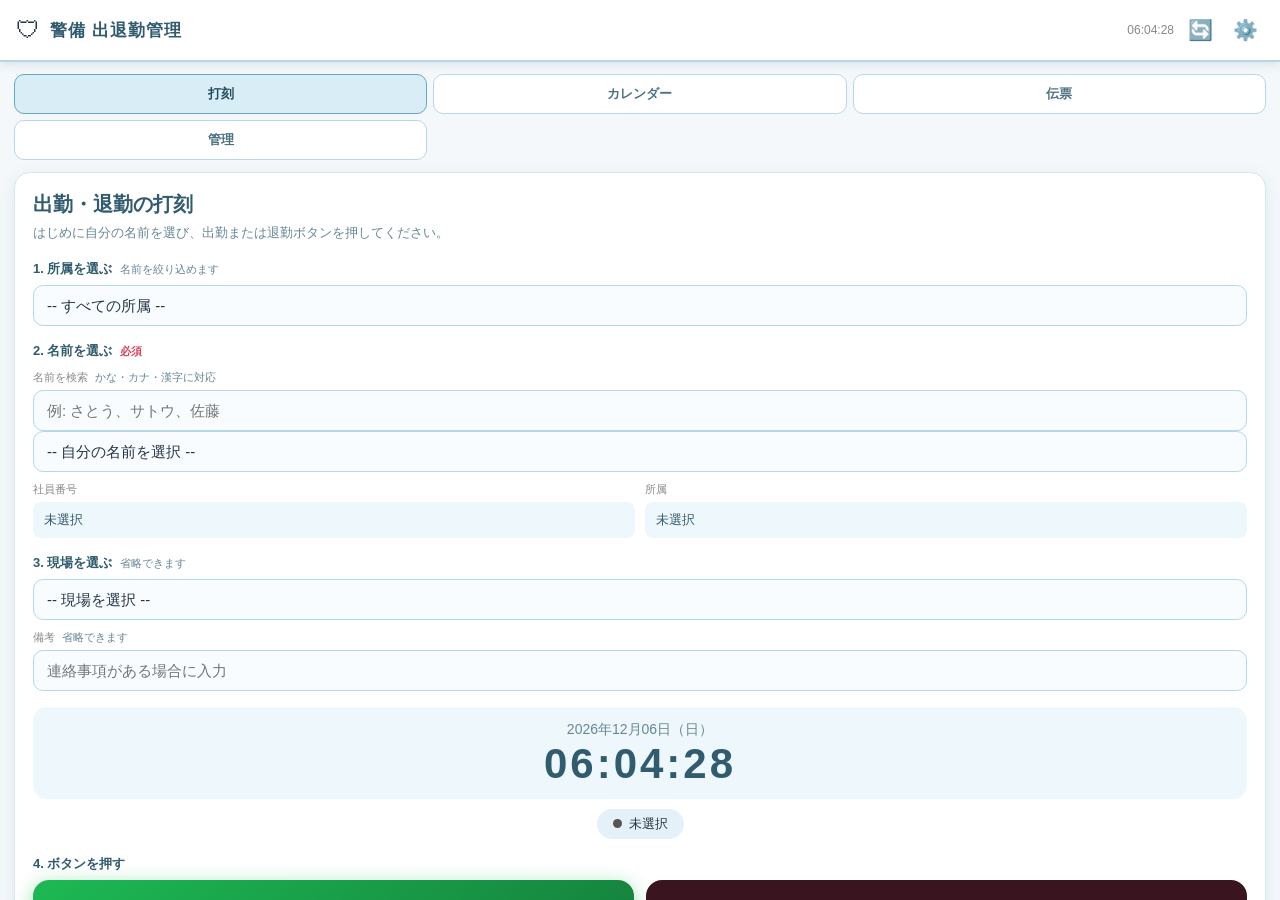
==== commit a66f6253: "Add files via upload" ====
--- a/index.html
+++ b/index.html
@@ -10,7 +10,7 @@
   <meta name="theme-color" content="#1a1a2e">
   <link rel="manifest" href="./manifest.json">
   <title>警備 出退勤管理</title>
-  <script src="https://static.line-scdn.net/liff/edge/2/sdk.js"></script>
+  <!-- 将来拡張: LINE連携を実装する際に LIFF SDK を追加します。 -->
   <script src="https://cdnjs.cloudflare.com/ajax/libs/xlsx/0.18.5/xlsx.full.min.js"></script>
   <script src="https://cdnjs.cloudflare.com/ajax/libs/pdf.js/3.11.174/pdf.min.js"></script>
   <style>
@@ -62,8 +62,6 @@
     .btn-checkout:disabled { background: #3a1520; color: #6a3040; box-shadow: none; cursor: default; }
     .latest-info { background: var(--accent-blue); border-radius: 10px; padding: 11px 14px; font-size: 13px; color: #ccc; min-height: 38px; line-height: 1.5; }
     .latest-info strong { color: #fff; }
-    .line-info { margin-top: 10px; font-size: 12px; color: #9fd7a8; line-height: 1.5; }
-    .line-info.warn { color: #ffd166; }
     .history-header { display: flex; justify-content: space-between; align-items: center; margin-bottom: 12px; }
     .history-header h2 { font-size: 13px; font-weight: 700; color: #ccc; letter-spacing: 1px; }
     .export-btns { display: flex; gap: 8px; }
@@ -180,10 +178,7 @@
 <div class="scroll-area">
   <div class="card" id="settings-panel">
     <h3>⚙ 設定</h3>
-    <div class="setting-row"><label>Power Automate 保存用URL（SharePoint連携）</label><input type="text" id="flow-url" placeholder="https://...logic.azure.com/..."/></div>
-    <div class="setting-row"><label>Power Automate 読込用URL（SharePoint連携）</label><input type="text" id="flow-read-url" placeholder="https://...logic.azure.com/..."/></div>
-    <div class="setting-row"><label>Google Apps Script URL（予備・未使用なら空欄）</label><input type="text" id="gas-url" placeholder="https://script.google.com/macros/s/..."/></div>
-    <div class="setting-row"><label>LIFF ID（LINE Developersで発行）</label><input type="text" id="liff-id" placeholder="例: 1234567890-AbCdEfGh"/></div>
+    <div class="setting-row"><label>Google Apps Script URL（Google Drive・スプレッドシート連携）</label><input type="text" id="gas-url" placeholder="https://script.google.com/macros/s/..."/></div>
     <div class="setting-row"><label>社員名（カンマ区切りで入力）</label><input type="text" id="staff-names-input" placeholder="例: 山田太郎,佐藤次郎,鈴木三郎"/></div>
     <div class="setting-row"><label>隊員マスタ（社員番号:氏名:所属 をカンマ区切り）</label><input type="text" id="guard-master-input" placeholder="例: 001:山田太郎:警備部,002:佐藤次郎:警備部"/></div>
     <div class="setting-row"><label>現場マスタ（現場コード:現場名 をカンマ区切り）</label><input type="text" id="site-master-input" placeholder="例: S001:本社ビル,S002:中央工事現場"/></div>
@@ -225,18 +220,37 @@
       <button class="btn-punch btn-checkout" id="btn-checkout" onclick="handleCheckout()" disabled>退　勤</button>
     </div>
     <div class="latest-info" id="latest-info">担当者を選択してください</div>
+    <div class="reply-new small-note" id="reply-alert"></div>
     <div class="diary-box">
       <div class="punch-step">今日の感想 <span class="optional">退勤時に保存・省略できます</span></div>
       <textarea id="attendance-diary" placeholder="今日の勤務で感じたことや、伝えたいことを書いてください"></textarea>
     </div>
     <div class="field"><label>GPS</label><div class="readonly" id="gps-info">打刻時に自動取得します</div></div>
-    <div class="line-info warn" id="line-info">LINE連携: 未接続</div>
     <div class="quick-slip-box">
       <div class="quick-slip-title">伝票の写真を送り忘れた場合</div>
       <div class="quick-slip-note">名前と現場を選び、下のボタンを押してください。今日の現場へ写真を追加します。</div>
       <button class="btn-quick-slip" type="button" onclick="openQuickSlipCamera()">📷 伝票をあとから撮影・追加</button>
       <input type="file" id="quick-slip-file" accept=".jpg,.jpeg,.png" capture="environment" hidden onchange="addQuickMissedSlip(this.files[0])">
     </div>
+  </div>
+  <div class="card">
+    <div class="history-header"><h2>自分の勤務履歴</h2></div>
+    <p class="small-note">選択した社員番号の直近30件を表示します。</p>
+    <div class="admin-table-wrap"><table class="admin-table"><thead><tr><th>勤務日</th><th>現場</th><th>出勤</th><th>退勤</th><th>備考</th><th>日報</th></tr></thead><tbody id="staff-work-history"></tbody></table></div>
+  </div>
+  <div class="card">
+    <div class="history-header"><h2>管理者からの返信</h2></div>
+    <div id="reply-list"></div>
+  </div>
+  <div class="card">
+    <div class="history-header"><h2>打刻修正申請</h2></div>
+    <p class="small-note">打刻忘れや時刻修正がある場合に申請してください。</p>
+    <div class="field"><label>対象日</label><input type="date" id="correction-date"/></div>
+    <div class="field"><label>現場</label><select id="correction-site"><option value="">-- 現場を選択 --</option></select></div>
+    <div class="field"><label>修正区分</label><select id="correction-type"><option>出勤忘れ</option><option>退勤忘れ</option><option>時間修正</option></select></div>
+    <div class="field"><label>希望時刻</label><input type="time" id="correction-time"/></div>
+    <div class="field"><label>理由</label><textarea id="correction-reason" placeholder="修正が必要な理由を入力してください"></textarea></div>
+    <button class="btn-wide" onclick="submitCorrectionRequest()">修正申請を送信</button>
   </div>
   </div>
   <div class="page" id="page-calendar">
@@ -252,11 +266,32 @@
     <div class="card" id="admin-menu">
       <div class="section-label">管理メニュー</div>
       <div class="admin-menu">
-        <button class="btn-mini" onclick="scrollAdminTo('admin-menu')">管理トップ</button>
+        <button class="btn-mini" onclick="scrollAdminTo('admin-dashboard')">ダッシュボード</button>
         <button class="btn-mini" onclick="scrollAdminTo('employee-ledger')">社員台帳</button>
+        <button class="btn-mini" onclick="scrollAdminTo('site-ledger')">現場台帳</button>
         <button class="btn-mini" onclick="scrollAdminTo('admin-attendance-area')">打刻一覧</button>
+        <button class="btn-mini" onclick="scrollAdminTo('admin-report-area')">日報管理</button>
+        <button class="btn-mini" onclick="scrollAdminTo('admin-correction-area')">修正申請</button>
         <button class="btn-mini" onclick="scrollAdminTo('admin-slip-area')">伝票一覧</button>
+        <button class="btn-mini" onclick="scrollAdminTo('admin-open-shift-area')">未退勤者</button>
+        <button class="btn-mini" onclick="scrollAdminTo('admin-missing-slip-area')">伝票未提出</button>
       </div>
+    </div>
+    <div class="card" id="admin-dashboard">
+      <div class="history-header"><h2>ダッシュボード</h2></div>
+      <div id="admin-dashboard-summary" class="latest-info"></div>
+    </div>
+    <div class="card" id="admin-open-shift-area">
+      <div class="history-header"><h2>未退勤者一覧</h2></div>
+      <div class="admin-table-wrap"><table class="admin-table"><thead><tr><th>社員番号</th><th>氏名</th><th>所属</th><th>現場</th><th>出勤時刻</th></tr></thead><tbody id="admin-open-shift-list"></tbody></table></div>
+    </div>
+    <div class="card" id="admin-missing-slip-area">
+      <div class="history-header"><h2>伝票未提出一覧</h2></div>
+      <div class="admin-table-wrap"><table class="admin-table"><thead><tr><th>勤務日</th><th>社員番号</th><th>氏名</th><th>現場</th><th>退勤</th></tr></thead><tbody id="admin-missing-slip-list"></tbody></table></div>
+    </div>
+    <div class="card" id="admin-correction-area">
+      <div class="history-header"><h2>修正申請</h2></div>
+      <div id="admin-correction-list"></div>
     </div>
     <div class="card">
       <div class="section-label">管理画面</div>
@@ -292,6 +327,10 @@
       <div class="summary-actions">
         <button class="btn-mini" onclick="exportAdminAttendanceExcel('month')">Excel出力</button>
         <button class="btn-mini" onclick="printAdminAttendancePdf('month')">PDF出力</button>
+      </div>
+      <div class="grid-two">
+        <div class="field"><label>現場別Excel</label><select id="admin-export-site"></select><button class="btn-mini" onclick="exportFilteredAttendanceExcel('site')">現場別出力</button></div>
+        <div class="field"><label>隊員別Excel</label><select id="admin-export-employee"></select><button class="btn-mini" onclick="exportFilteredAttendanceExcel('employee')">隊員別出力</button></div>
       </div>
       <div class="summary-preview admin-table-wrap"><table class="admin-table"><thead><tr><th>日付</th><th>現場</th><th>社員番号</th><th>氏名</th><th>出勤</th><th>退勤</th><th>備考</th></tr></thead><tbody id="admin-month-summary-list"></tbody></table></div>
     </div>
@@ -310,7 +349,7 @@
       </div>
       <div class="admin-table-wrap"><table class="admin-table"><thead><tr><th>選択</th><th>社員番号</th><th>氏名</th><th>かな</th><th>所属</th><th>電話番号</th><th>LINEユーザーID</th><th>有効無効</th><th></th></tr></thead><tbody id="admin-guard-list"></tbody></table></div>
     </div>
-    <div class="card">
+    <div class="card" id="site-ledger">
       <div class="history-header"><h2>現場マスタ</h2><button class="btn-mini" onclick="addSiteManual()">手動登録</button></div>
       <div class="bulk-actions">
         <button class="btn-mini" onclick="selectAllSites(true)">すべて選択</button>
@@ -321,7 +360,7 @@
       </div>
       <div class="admin-table-wrap"><table class="admin-table"><thead><tr><th>選択</th><th>現場コード</th><th>現場名</th><th></th></tr></thead><tbody id="admin-site-list"></tbody></table></div>
     </div>
-    <div class="card">
+    <div class="card" id="admin-report-area">
       <div class="history-header"><h2>今日の感想・返事</h2></div>
       <p class="small-note">隊員が退勤時に書いた感想を確認し、返事を入力できます。</p>
       <div id="admin-report-list"></div>
@@ -380,12 +419,12 @@
 <div id="sending-overlay"><div class="spinner"></div><div class="sending-text" id="sending-text">データを送信中...</div></div>
 <div id="toast"></div>
 <script>
-const STORAGE_KEY='keibi_attendance_v3', SETTINGS_KEY='keibi_settings_v3', REPORT_KEY='keibi_daily_reports_v1', REPLY_KEY='keibi_admin_replies_v1', SLIP_KEY='keibi_slips_v1';
+const STORAGE_KEY='keibi_attendance_v3', SETTINGS_KEY='keibi_settings_v3', REPORT_KEY='keibi_daily_reports_v1', REPLY_KEY='keibi_admin_replies_v1', SLIP_KEY='keibi_slips_v1', CORRECTION_KEY='keibi_corrections_v1';
+const STAFF_HISTORY_LIMIT=30;
 const WEEKDAYS=['日','月','火','水','木','金','土'];
 const IMPORTED_EMPLOYEE_LEDGER=[{"employeeNumber":"000000","name":"外注委託","department":"","enabled":"有効"},{"employeeNumber":"000001","name":"ニットーケイビ株式会社","department":"","enabled":"有効"},{"employeeNumber":"000002","name":"黒仁田 孝","department":"営業部","enabled":"有効"},{"employeeNumber":"000008","name":"川口 時男","department":"","enabled":"有効"},{"employeeNumber":"000015","name":"佐藤 昭浩","department":"","enabled":"有効"},{"employeeNumber":"000019","name":"酒井 昱雄","department":"","enabled":"有効"},{"employeeNumber":"000020","name":"成宮 義則","department":"","enabled":"有効"},{"employeeNumber":"000021","name":"村瀬 重樹","department":"","enabled":"有効"},{"employeeNumber":"000026","name":"尾関 喜朗","department":"","enabled":"有効"},{"employeeNumber":"000063","name":"加賀井 洋市","department":"","enabled":"有効"},{"employeeNumber":"000068","name":"岩永 耕造","department":"","enabled":"有効"},{"employeeNumber":"000069","name":"松本 一夫","department":"","enabled":"有効"},{"employeeNumber":"000082","name":"田中 恵","department":"","enabled":"有効"},{"employeeNumber":"000109","name":"出口 利明","department":"","enabled":"有効"},{"employeeNumber":"000119","name":"塩澤 実佳","department":"現場課","enabled":"有効"},{"employeeNumber":"000141","name":"山口 義隆","department":"","enabled":"有効"},{"employeeNumber":"000154","name":"福田 幸男","department":"","enabled":"有効"},{"employeeNumber":"000159","name":"松井 賢作","department":"","enabled":"有効"},{"employeeNumber":"000182","name":"佐久間 令人","department":"","enabled":"有効"},{"employeeNumber":"000188","name":"小出 裕清","department":"","enabled":"有効"},{"employeeNumber":"000202","name":"町屋敷 長生","department":"","enabled":"有効"},{"employeeNumber":"000209","name":"鈴木 寿一","department":"施設課","enabled":"有効"},{"employeeNumber":"000231","name":"森 健一郎","department":"","enabled":"有効"},{"employeeNumber":"000233","name":"北村 大樹","department":"","enabled":"有効"},{"employeeNumber":"000240","name":"萩原 孝司","department":"","enabled":"有効"},{"employeeNumber":"000244","name":"杉本 泰司","department":"現場課","enabled":"有効"},{"employeeNumber":"000247","name":"小橋 甲二","department":"","enabled":"有効"},{"employeeNumber":"000257","name":"河村 民雄","department":"","enabled":"有効"},{"employeeNumber":"000260","name":"落合 敦史","department":"施設課","enabled":"有効"},{"employeeNumber":"000282","name":"村上 理香","department":"","enabled":"有効"},{"employeeNumber":"000284","name":"蓑田 祐也","department":"現場課","enabled":"有効"},{"employeeNumber":"000285","name":"森 真人","department":"施設課","enabled":"有効"},{"employeeNumber":"000297","name":"代田 彰弘","department":"","enabled":"有効"},{"employeeNumber":"000301","name":"鍋島 慶","department":"","enabled":"有効"},{"employeeNumber":"000305","name":"奥村 高志","department":"施設課","enabled":"有効"},{"employeeNumber":"000307","name":"杉浦 信光","department":"","enabled":"有効"},{"employeeNumber":"000310","name":"水野 善夫","department":"","enabled":"有効"},{"employeeNumber":"000311","name":"山中 博","department":"施設課","enabled":"有効"},{"employeeNumber":"000315","name":"平内 秀貴","department":"現場課","enabled":"有効"},{"employeeNumber":"000317","name":"川口 健太","department":"","enabled":"有効"},{"employeeNumber":"000319","name":"細谷 純一","department":"","enabled":"有効"},{"employeeNumber":"000321","name":"佐藤 茂樹","department":"施設課","enabled":"有効"},{"employeeNumber":"000323","name":"下木原 和幸","department":"","enabled":"有効"},{"employeeNumber":"000330","name":"加藤 薫","department":"","enabled":"有効"},{"employeeNumber":"000337","name":"北野 政弘","department":"","enabled":"有効"},{"employeeNumber":"000342","name":"酒井 昇","department":"","enabled":"有効"},{"employeeNumber":"000345","name":"松葉 浩男","department":"現場課","enabled":"有効"},{"employeeNumber":"000349","name":"塚本 典昭","department":"","enabled":"有効"},{"employeeNumber":"000367","name":"新田 和明","department":"","enabled":"有効"},{"employeeNumber":"000370","name":"川合 浩彦","department":"","enabled":"有効"},{"employeeNumber":"000371","name":"近藤 辰巳","department":"","enabled":"有効"},{"employeeNumber":"000373","name":"日置 清光","department":"","enabled":"有効"},{"employeeNumber":"000374","name":"村瀬 幸夫","department":"","enabled":"有効"},{"employeeNumber":"000375","name":"笹山 信一","department":"","enabled":"有効"},{"employeeNumber":"000376","name":"髙橋 亜也加","department":"","enabled":"有効"},{"employeeNumber":"000377","name":"井上 秀樹","department":"","enabled":"有効"},{"employeeNumber":"000381","name":"磯村 啓太","department":"施設課","enabled":"有効"},{"employeeNumber":"000383","name":"深谷 彰","department":"","enabled":"有効"},{"employeeNumber":"000384","name":"春日井 良男","department":"","enabled":"有効"},{"employeeNumber":"000385","name":"小林 三郎","department":"","enabled":"有効"},{"employeeNumber":"000386","name":"玉田 善裕","department":"","enabled":"有効"},{"employeeNumber":"000387","name":"照屋 力郎","department":"","enabled":"有効"},{"employeeNumber":"000388","name":"横江 奈恵子","department":"","enabled":"有効"},{"employeeNumber":"000389","name":"鈴村 拓馬","department":"","enabled":"有効"},{"employeeNumber":"000392","name":"西戸 正好","department":"","enabled":"有効"},{"employeeNumber":"000394","name":"德田 誠","department":"","enabled":"有効"},{"employeeNumber":"000396","name":"田中 敏文","department":"","enabled":"有効"},{"employeeNumber":"000397","name":"森下 盛","department":"","enabled":"有効"},{"employeeNumber":"000399","name":"大友 年也","department":"","enabled":"有効"},{"employeeNumber":"000400","name":"渡辺 好美","department":"","enabled":"有効"},{"employeeNumber":"000401","name":"久田 資尉","department":"","enabled":"有効"},{"employeeNumber":"000403","name":"中村 浩司","department":"","enabled":"有効"},{"employeeNumber":"000405","name":"飯塚 健二","department":"","enabled":"有効"},{"employeeNumber":"000406","name":"冨田 健一","department":"","enabled":"有効"},{"employeeNumber":"000409","name":"石内 智也","department":"","enabled":"有効"},{"employeeNumber":"000410","name":"鶴田 勇基","department":"","enabled":"有効"},{"employeeNumber":"000411","name":"鈴木 裕正","department":"","enabled":"有効"},{"employeeNumber":"000413","name":"林 弘幸","department":"","enabled":"有効"},{"employeeNumber":"000414","name":"稲垣 隆","department":"","enabled":"有効"},{"employeeNumber":"000415","name":"安村 典之","department":"","enabled":"有効"},{"employeeNumber":"000416","name":"三浦 博之","department":"","enabled":"有効"},{"employeeNumber":"000418","name":"佐藤 肇","department":"","enabled":"有効"},{"employeeNumber":"000419","name":"柴田 竜也","department":"現場課","enabled":"有効"},{"employeeNumber":"000420","name":"三戸田 光二","department":"","enabled":"有効"},{"employeeNumber":"000421","name":"松村 学","department":"","enabled":"有効"},{"employeeNumber":"000422","name":"坂 秀彦","department":"","enabled":"有効"},{"employeeNumber":"000423","name":"尾崎 典子","department":"","enabled":"有効"},{"employeeNumber":"000424","name":"安田 信秀","department":"","enabled":"有効"},{"employeeNumber":"000425","name":"名和 茂明","department":"","enabled":"有効"},{"employeeNumber":"000426","name":"川上 実","department":"","enabled":"有効"},{"employeeNumber":"000427","name":"鈴木 敬太","department":"","enabled":"有効"},{"employeeNumber":"000428","name":"川口 博貴","department":"","enabled":"有効"},{"employeeNumber":"000429","name":"加藤 正雄","department":"","enabled":"有効"},{"employeeNumber":"000430","name":"木村 信幸","department":"","enabled":"有効"},{"employeeNumber":"000431","name":"岡田 翔","department":"","enabled":"有効"},{"employeeNumber":"000432","name":"浅井 一浩","department":"","enabled":"有効"},{"employeeNumber":"000433","name":"勝川 博道","department":"","enabled":"有効"},{"employeeNumber":"000435","name":"後藤 叔功","department":"","enabled":"有効"},{"employeeNumber":"000436","name":"岡部 秀一","department":"","enabled":"有効"},{"employeeNumber":"000437","name":"山竹 公比己","department":"","enabled":"有効"},{"employeeNumber":"000438","name":"久保 弘祐","department":"","enabled":"有効"},{"employeeNumber":"000440","name":"山内 良雄","department":"","enabled":"有効"},{"employeeNumber":"000441","name":"日比 力男","department":"","enabled":"有効"},{"employeeNumber":"000442","name":"山口 松男","department":"","enabled":"有効"},{"employeeNumber":"000443","name":"成田 博志","department":"施設課","enabled":"有効"},{"employeeNumber":"000444","name":"後藤 康之","department":"","enabled":"有効"},{"employeeNumber":"000445","name":"小出 戦治","department":"","enabled":"有効"},{"employeeNumber":"000446","name":"宮本 美明","department":"","enabled":"有効"},{"employeeNumber":"000447","name":"三浦 茂広","department":"","enabled":"有効"},{"employeeNumber":"000448","name":"尾関 正紘","department":"施設課","enabled":"有効"},{"employeeNumber":"000449","name":"須藤 拓朗","department":"","enabled":"有効"},{"employeeNumber":"000450","name":"源川 大助","department":"","enabled":"有効"},{"employeeNumber":"000451","name":"安藤 彰宏","department":"","enabled":"有効"},{"employeeNumber":"000452","name":"村瀬 光昭","department":"","enabled":"有効"},{"employeeNumber":"000453","name":"折畑 愛","department":"","enabled":"有効"},{"employeeNumber":"000454","name":"佐藤 素通","department":"","enabled":"有効"},{"employeeNumber":"000455","name":"安永 昂史","department":"","enabled":"有効"},{"employeeNumber":"000456","name":"淺上 仁","department":"","enabled":"有効"},{"employeeNumber":"000457","name":"三輪 浩彦","department":"","enabled":"有効"},{"employeeNumber":"000458","name":"玉田 春香","department":"","enabled":"有効"},{"employeeNumber":"000459","name":"小﨑 隆雄","department":"","enabled":"有効"},{"employeeNumber":"000460","name":"西村 俊治","department":"","enabled":"有効"},{"employeeNumber":"000461","name":"宇佐美 智一","department":"","enabled":"有効"},{"employeeNumber":"000462","name":"藤井 修","department":"","enabled":"有効"},{"employeeNumber":"000463","name":"吉川 輝夫","department":"現場課","enabled":"有効"},{"employeeNumber":"000464","name":"前川 貴幸","department":"","enabled":"有効"},{"employeeNumber":"000465","name":"算用子 養一","department":"","enabled":"有効"},{"employeeNumber":"000466","name":"細野 純一","department":"","enabled":"有効"},{"employeeNumber":"000467","name":"森 一範","department":"","enabled":"有効"},{"employeeNumber":"000468","name":"鈴木 親房","department":"","enabled":"有効"},{"employeeNumber":"000469","name":"服部 明彦","department":"","enabled":"有効"},{"employeeNumber":"000470","name":"木下 修往","department":"","enabled":"有効"},{"employeeNumber":"000471","name":"田村 寛","department":"","enabled":"有効"},{"employeeNumber":"000472","name":"田路 廣行","department":"","enabled":"有効"},{"employeeNumber":"000473","name":"殿谷 隆俊","department":"","enabled":"有効"},{"employeeNumber":"000474","name":"中室 雅幸","department":"","enabled":"有効"},{"employeeNumber":"000475","name":"渡辺 好美","department":"","enabled":"有効"},{"employeeNumber":"000476","name":"畠山 弘志","department":"","enabled":"有効"},{"employeeNumber":"000477","name":"水谷 登","department":"","enabled":"有効"},{"employeeNumber":"000478","name":"荻野 廣見","department":"","enabled":"有効"},{"employeeNumber":"000479","name":"新村 英樹","department":"","enabled":"有効"},{"employeeNumber":"000480","name":"大平 渡","department":"","enabled":"有効"},{"employeeNumber":"000481","name":"黒木 岳史","department":"","enabled":"有効"},{"employeeNumber":"000482","name":"鈴木 史登","department":"","enabled":"有効"},{"employeeNumber":"000483","name":"山崎 直樹","department":"","enabled":"有効"},{"employeeNumber":"000484","name":"帆引 義晴","department":"","enabled":"有効"},{"employeeNumber":"000485","name":"宮原 京輔","department":"","enabled":"有効"},{"employeeNumber":"000486","name":"村山 貴俊","department":"現場課","enabled":"有効"},{"employeeNumber":"000487","name":"山際 雅稔","department":"","enabled":"有効"},{"employeeNumber":"000488","name":"小林 啓治","department":"","enabled":"有効"},{"employeeNumber":"000489","name":"筧 良幸","department":"","enabled":"有効"},{"employeeNumber":"000490","name":"山下 徹","department":"","enabled":"有効"},{"employeeNumber":"000491","name":"福田 利信","department":"","enabled":"有効"},{"employeeNumber":"000492","name":"後藤 文夫","department":"","enabled":"有効"},{"employeeNumber":"000493","name":"園部 郁男","department":"","enabled":"有効"},{"employeeNumber":"000494","name":"北條 和茂","department":"","enabled":"有効"},{"employeeNumber":"000495","name":"田中 佳二","department":"","enabled":"有効"},{"employeeNumber":"000496","name":"大田 海人","department":"","enabled":"有効"},{"employeeNumber":"000497","name":"茅原 一範","department":"","enabled":"有効"},{"employeeNumber":"000498","name":"松永 良夫","department":"","enabled":"有効"},{"employeeNumber":"000499","name":"滝 肇","department":"","enabled":"有効"},{"employeeNumber":"000500","name":"後藤 幸一","department":"","enabled":"有効"},{"employeeNumber":"000501","name":"吉田 清","department":"","enabled":"有効"},{"employeeNumber":"000502","name":"藤田 一雄","department":"","enabled":"有効"},{"employeeNumber":"000503","name":"児玉 勝久","department":"","enabled":"有効"},{"employeeNumber":"000504","name":"押野 匠","department":"","enabled":"有効"},{"employeeNumber":"000505","name":"桐山 広太","department":"","enabled":"有効"},{"employeeNumber":"000506","name":"大井 義樹","department":"","enabled":"有効"},{"employeeNumber":"000507","name":"丸山 育男","department":"","enabled":"有効"},{"employeeNumber":"000509","name":"西尾 雅好","department":"","enabled":"有効"},{"employeeNumber":"000510","name":"吉谷 真二","department":"","enabled":"有効"},{"employeeNumber":"000511","name":"吉井 清","department":"","enabled":"有効"},{"employeeNumber":"000512","name":"平野 光洋","department":"","enabled":"有効"},{"employeeNumber":"000513","name":"鳥川 幸二","department":"","enabled":"有効"},{"employeeNumber":"000514","name":"河合 智","department":"","enabled":"有効"},{"employeeNumber":"000515","name":"中村 将太","department":"","enabled":"有効"},{"employeeNumber":"000516","name":"長谷川 一貴","department":"現場課","enabled":"有効"},{"employeeNumber":"000517","name":"山城 勇太","department":"","enabled":"有効"},{"employeeNumber":"000518","name":"伊藤 正雄","department":"","enabled":"有効"},{"employeeNumber":"000519","name":"大坪 瞳","department":"","enabled":"有効"},{"employeeNumber":"000520","name":"伊与田 博文","department":"","enabled":"有効"},{"employeeNumber":"000521","name":"神谷 俊輝","department":"","enabled":"有効"},{"employeeNumber":"000522","name":"鈴村 直規","department":"","enabled":"有効"},{"employeeNumber":"000523","name":"高塚 進一","department":"","enabled":"有効"},{"employeeNumber":"000524","name":"坂口 秀二","department":"","enabled":"有効"},{"employeeNumber":"000525","name":"秩父 篤","department":"現場課","enabled":"有効"},{"employeeNumber":"000526","name":"渡邉 茉琳","department":"","enabled":"有効"},{"employeeNumber":"000527","name":"天野昇","department":"","enabled":"有効"},{"employeeNumber":"000528","name":"大矢信行","department":"","enabled":"有効"},{"employeeNumber":"000529","name":"鎌倉 泰成","department":"","enabled":"有効"},{"employeeNumber":"000530","name":"伊藤 道弘","department":"","enabled":"有効"},{"employeeNumber":"000531","name":"𠮷川 昌克","department":"","enabled":"有効"},{"employeeNumber":"000532","name":"上原 隆","department":"","enabled":"有効"},{"employeeNumber":"000533","name":"今枝 裕雅","department":"","enabled":"有効"},{"employeeNumber":"000534","name":"吉田 知典","department":"","enabled":"有効"},{"employeeNumber":"000535","name":"甲斐 正人","department":"","enabled":"有効"},{"employeeNumber":"000536","name":"三鍋 正幸","department":"","enabled":"有効"},{"employeeNumber":"000537","name":"丹羽 由夫","department":"","enabled":"有効"},{"employeeNumber":"000538","name":"加藤 光延","department":"","enabled":"有効"},{"employeeNumber":"000539","name":"引地 浩二","department":"","enabled":"有効"},{"employeeNumber":"000540","name":"阿部 元晴","department":"","enabled":"有効"},{"employeeNumber":"000541","name":"島田 賢治","department":"","enabled":"有効"},{"employeeNumber":"000542","name":"中島 幹彦","department":"","enabled":"有効"},{"employeeNumber":"000543","name":"藤山 敏治","department":"","enabled":"有効"},{"employeeNumber":"000544","name":"大原 泰一郎","department":"","enabled":"有効"},{"employeeNumber":"000545","name":"日美 直樹","department":"","enabled":"有効"},{"employeeNumber":"000546","name":"毛利 寛司","department":"","enabled":"有効"},{"employeeNumber":"000547","name":"木村 武広","department":"","enabled":"有効"},{"employeeNumber":"000548","name":"原 圭吾","department":"","enabled":"有効"},{"employeeNumber":"000549","name":"加藤 保","department":"","enabled":"有効"},{"employeeNumber":"000550","name":"坪井 哲志","department":"","enabled":"有効"},{"employeeNumber":"000551","name":"本多 吉明","department":"","enabled":"有効"},{"employeeNumber":"000552","name":"安藤 健三郎","department":"","enabled":"有効"},{"employeeNumber":"000553","name":"小山 成鐘","department":"","enabled":"有効"},{"employeeNumber":"000554","name":"渡邉 訓","department":"","enabled":"有効"},{"employeeNumber":"000555","name":"中島 政美","department":"","enabled":"有効"},{"employeeNumber":"000556","name":"長谷川 幹夫","department":"","enabled":"有効"},{"employeeNumber":"000557","name":"宇野 峻規","department":"","enabled":"有効"},{"employeeNumber":"000558","name":"木村 文昭","department":"","enabled":"有効"},{"employeeNumber":"000559","name":"加藤 那央也","department":"","enabled":"有効"},{"employeeNumber":"000560","name":"杉浦 富夫","department":"","enabled":"有効"},{"employeeNumber":"000561","name":"猪瀨 哲幸","department":"","enabled":"有効"},{"employeeNumber":"000562","name":"奥村 成子","department":"","enabled":"有効"},{"employeeNumber":"000563","name":"浅野 雅道","department":"","enabled":"有効"},{"employeeNumber":"000564","name":"堀田  康弘","department":"","enabled":"有効"},{"employeeNumber":"000565","name":"中屋敷 拓海","department":"","enabled":"有効"},{"employeeNumber":"000566","name":"甲斐 正成","department":"","enabled":"有効"},{"employeeNumber":"000567","name":"中西 敬郎","department":"","enabled":"有効"},{"employeeNumber":"000568","name":"鎌倉 秀治","department":"","enabled":"有効"},{"employeeNumber":"000569","name":"山内 敏通","department":"","enabled":"有効"},{"employeeNumber":"000570","name":"岡田 賢実","department":"","enabled":"有効"},{"employeeNumber":"000571","name":"荒木 昭年","department":"","enabled":"有効"},{"employeeNumber":"000572","name":"森田 直人","department":"","enabled":"有効"},{"employeeNumber":"000573","name":"伊藤 忠義","department":"","enabled":"有効"},{"employeeNumber":"000574","name":"成田 光男","department":"","enabled":"有効"},{"employeeNumber":"000575","name":"石田 知弘","department":"","enabled":"有効"},{"employeeNumber":"000576","name":"小岸 良光","department":"","enabled":"有効"},{"employeeNumber":"000577","name":"西村 圭介","department":"","enabled":"有効"},{"employeeNumber":"000578","name":"小林 三郎","department":"","enabled":"有効"},{"employeeNumber":"000579","name":"竹村 有作","department":"","enabled":"有効"},{"employeeNumber":"000580","name":"安田 伸行","department":"施設課","enabled":"有効"},{"employeeNumber":"000581","name":"樋江井 好弘","department":"","enabled":"有効"},{"employeeNumber":"000582","name":"北嶋 啓人","department":"","enabled":"有効"},{"employeeNumber":"000583","name":"鍋島 将人","department":"現場課","enabled":"有効"},{"employeeNumber":"000584","name":"板倉 隆","department":"","enabled":"有効"},{"employeeNumber":"000585","name":"前田 透","department":"","enabled":"有効"},{"employeeNumber":"000586","name":"木村 忠載","department":"","enabled":"有効"},{"employeeNumber":"000587","name":"赤瀬 絵美","department":"","enabled":"有効"},{"employeeNumber":"000588","name":"小林 伸一","department":"","enabled":"有効"},{"employeeNumber":"000589","name":"大野 悟","department":"","enabled":"有効"},{"employeeNumber":"000590","name":"鹿野 義一","department":"","enabled":"有効"},{"employeeNumber":"000591","name":"田中 秀明","department":"施設課","enabled":"有効"},{"employeeNumber":"000592","name":"崔 雄貴","department":"","enabled":"有効"},{"employeeNumber":"000593","name":"犬塚 一彦","department":"","enabled":"有効"},{"employeeNumber":"000594","name":"安達 康裕","department":"","enabled":"有効"},{"employeeNumber":"000595","name":"加藤 正浩","department":"","enabled":"有効"},{"employeeNumber":"000596","name":"段下 伸吾","department":"","enabled":"有効"},{"employeeNumber":"000597","name":"寺崎 雅弘","department":"","enabled":"有効"},{"employeeNumber":"000598","name":"新實 誠一郎","department":"","enabled":"有効"},{"employeeNumber":"000599","name":"鈴木 亨","department":"","enabled":"有効"},{"employeeNumber":"000600","name":"古江 伸行","department":"","enabled":"有効"},{"employeeNumber":"000601","name":"万田 敦司","department":"","enabled":"有効"},{"employeeNumber":"000602","name":"迫 洋一","department":"","enabled":"有効"},{"employeeNumber":"000603","name":"柿村 勝利","department":"","enabled":"有効"},{"employeeNumber":"000604","name":"澤田 亮太","department":"","enabled":"有効"},{"employeeNumber":"000605","name":"水野 美沙","department":"","enabled":"有効"},{"employeeNumber":"000606","name":"井手 浩太朗","department":"","enabled":"有効"},{"employeeNumber":"000607","name":"榊原 睦夫","department":"","enabled":"有効"},{"employeeNumber":"000608","name":"有賀 敏雄","department":"","enabled":"有効"},{"employeeNumber":"000609","name":"佐藤 大介","department":"","enabled":"有効"},{"employeeNumber":"000610","name":"小河 義彦","department":"","enabled":"有効"},{"employeeNumber":"000611","name":"小川 勝己","department":"","enabled":"有効"},{"employeeNumber":"000612","name":"坂本 伸一","department":"","enabled":"有効"},{"employeeNumber":"000613","name":"村中 雄二","department":"","enabled":"有効"},{"employeeNumber":"000614","name":"出塚 翔栄","department":"現場課","enabled":"有効"},{"employeeNumber":"000615","name":"榊原 彩夏","department":"","enabled":"有効"},{"employeeNumber":"000616","name":"鈴木 光博","department":"","enabled":"有効"},{"employeeNumber":"000617","name":"中村 武夫","department":"","enabled":"有効"},{"employeeNumber":"000618","name":"岡本 進一郎","department":"","enabled":"有効"},{"employeeNumber":"000619","name":"近藤 泰尚","department":"","enabled":"有効"},{"employeeNumber":"000620","name":"村松 和俊","department":"","enabled":"有効"},{"employeeNumber":"000621","name":"一柳 忠男","department":"","enabled":"有効"},{"employeeNumber":"000622","name":"須田 義信","department":"","enabled":"有効"},{"employeeNumber":"000623","name":"髙岡 克行","department":"","enabled":"有効"},{"employeeNumber":"000624","name":"後藤 しおり","department":"","enabled":"有効"},{"employeeNumber":"000625","name":"木下 徹朗","department":"","enabled":"有効"},{"employeeNumber":"000626","name":"村田 達哉","department":"","enabled":"有効"},{"employeeNumber":"000627","name":"與那嶺 政英","department":"","enabled":"有効"},{"employeeNumber":"000628","name":"山内 貴博","department":"","enabled":"有効"},{"employeeNumber":"000629","name":"長谷部 均","department":"","enabled":"有効"},{"employeeNumber":"000630","name":"伊東 英治","department":"","enabled":"有効"},{"employeeNumber":"000631","name":"境 大雅","department":"","enabled":"有効"},{"employeeNumber":"000632","name":"田嶋 謙一","department":"","enabled":"有効"},{"employeeNumber":"000633","name":"塩野 安広","department":"","enabled":"有効"},{"employeeNumber":"000635","name":"今川一博","department":"","enabled":"有効"},{"employeeNumber":"000636","name":"榊原和則","department":"","enabled":"有効"},{"employeeNumber":"000637","name":"前田和三","department":"","enabled":"有効"},{"employeeNumber":"000638","name":"船津 欣史","department":"","enabled":"有効"},{"employeeNumber":"000639","name":"櫻井義久","department":"","enabled":"有効"},{"employeeNumber":"000640","name":"細井 康浩","department":"","enabled":"有効"},{"employeeNumber":"000641","name":"熊谷 裕之","department":"","enabled":"有効"},{"employeeNumber":"000642","name":"竹内重人","department":"","enabled":"有効"},{"employeeNumber":"000643","name":"新山幹太","department":"","enabled":"有効"},{"employeeNumber":"000644","name":"吉野道子","department":"","enabled":"有効"},{"employeeNumber":"000645","name":"小宮山 和美","department":"","enabled":"有効"},{"employeeNumber":"000646","name":"植地 美歩","department":"","enabled":"有効"},{"employeeNumber":"000647","name":"島田 修一","department":"","enabled":"有効"},{"employeeNumber":"000648","name":"江端 良紀","department":"","enabled":"有効"},{"employeeNumber":"000649","name":"荒巻 公彦","department":"","enabled":"有効"},{"employeeNumber":"000650","name":"福本 敏夫","department":"","enabled":"有効"},{"employeeNumber":"000651","name":"横井 豊彦","department":"","enabled":"有効"},{"employeeNumber":"000653","name":"安井 直樹","department":"","enabled":"有効"},{"employeeNumber":"000654","name":"梅田 陽一","department":"","enabled":"有効"},{"employeeNumber":"000655","name":"荒川 寛之","department":"","enabled":"有効"},{"employeeNumber":"000656","name":"松下 武司","department":"","enabled":"有効"},{"employeeNumber":"000657","name":"曽根 幸男","department":"","enabled":"有効"},{"employeeNumber":"000658","name":"上田 誉治","department":"","enabled":"有効"},{"employeeNumber":"000659","name":"木村 雅彦","department":"","enabled":"有効"},{"employeeNumber":"000660","name":"岡崎 伸司","department":"","enabled":"有効"},{"employeeNumber":"000661","name":"内野 裕夫","department":"","enabled":"有効"},{"employeeNumber":"000662","name":"小池 周之助","department":"","enabled":"有効"},{"employeeNumber":"000663","name":"熊谷 哲郎","department":"","enabled":"有効"},{"employeeNumber":"000664","name":"神之田 康二","department":"","enabled":"有効"},{"employeeNumber":"000665","name":"永井 和尋","department":"","enabled":"有効"},{"employeeNumber":"000666","name":"山下 菊治","department":"","enabled":"有効"},{"employeeNumber":"000667","name":"各務 正一","department":"","enabled":"有効"},{"employeeNumber":"000668","name":"片岡 大介","department":"施設課","enabled":"有効"},{"employeeNumber":"000669","name":"江刈内 満","department":"","enabled":"有効"},{"employeeNumber":"000670","name":"白井 実","department":"","enabled":"有効"},{"employeeNumber":"000671","name":"北川 武彦","department":"","enabled":"有効"},{"employeeNumber":"000672","name":"藤田 茂","department":"","enabled":"有効"},{"employeeNumber":"000673","name":"畦地 文紀","department":"","enabled":"有効"},{"employeeNumber":"000674","name":"大石 豊喜","department":"","enabled":"有効"},{"employeeNumber":"000675","name":"小島 征也","department":"","enabled":"有効"},{"employeeNumber":"000676","name":"武居 義則","department":"","enabled":"有効"},{"employeeNumber":"000677","name":"小野木 大将","department":"","enabled":"有効"},{"employeeNumber":"000678","name":"山川 大輔","department":"","enabled":"有効"},{"employeeNumber":"000679","name":"萩原 昭夫","department":"","enabled":"有効"},{"employeeNumber":"000680","name":"伊藤 浩一","department":"","enabled":"有効"},{"employeeNumber":"000681","name":"杉原 直博","department":"","enabled":"有効"},{"employeeNumber":"000682","name":"井村 誠","department":"","enabled":"有効"},{"employeeNumber":"000683","name":"江口 真","department":"","enabled":"有効"},{"employeeNumber":"000684","name":"岡村信男","department":"","enabled":"有効"},{"employeeNumber":"000685","name":"池田 武司","department":"","enabled":"有効"},{"employeeNumber":"000686","name":"龍野 零武","department":"","enabled":"有効"},{"employeeNumber":"000687","name":"美和 利江","department":"","enabled":"有効"},{"employeeNumber":"000688","name":"田中 志典","department":"","enabled":"有効"},{"employeeNumber":"000689","name":"木村 直司","department":"","enabled":"有効"},{"employeeNumber":"000690","name":"大坪 瞳","department":"現場課","enabled":"有効"},{"employeeNumber":"000691","name":"吉田 浩章","department":"","enabled":"有効"},{"employeeNumber":"000692","name":"奥原 孝幸","department":"","enabled":"有効"},{"employeeNumber":"000693","name":"中川 具文","department":"","enabled":"有効"},{"employeeNumber":"000694","name":"原 充諭","department":"","enabled":"有効"},{"employeeNumber":"000695","name":"中岡 昇","department":"","enabled":"有効"},{"employeeNumber":"000696","name":"石川 鉄也","department":"施設課","enabled":"有効"},{"employeeNumber":"000697","name":"本江 雅樹","department":"施設課","enabled":"有効"},{"employeeNumber":"000698","name":"牧野","department":"","enabled":"有効"},{"employeeNumber":"000699","name":"犬飼 健喜","department":"","enabled":"有効"},{"employeeNumber":"000700","name":"山本","department":"","enabled":"有効"},{"employeeNumber":"000701","name":"斉藤 代司徳","department":"","enabled":"有効"},{"employeeNumber":"000702","name":"村中 講詩朗","department":"","enabled":"有効"},{"employeeNumber":"000703","name":"滝田 愛子","department":"","enabled":"有効"},{"employeeNumber":"000704","name":"大木 正一","department":"","enabled":"有効"},{"employeeNumber":"000705","name":"花植 広樹","department":"","enabled":"有効"},{"employeeNumber":"000706","name":"鈴木 孝宏","department":"施設課","enabled":"有効"},{"employeeNumber":"000707","name":"奥田 湧基","department":"","enabled":"有効"},{"employeeNumber":"000708","name":"富田 耕司","department":"","enabled":"有効"},{"employeeNumber":"000709","name":"上瀬戸 勇樹","department":"","enabled":"有効"},{"employeeNumber":"000710","name":"加藤 勲","department":"","enabled":"有効"},{"employeeNumber":"000711","name":"佐藤 邦彦","department":"現場課","enabled":"有効"},{"employeeNumber":"000712","name":"張 磊","department":"","enabled":"有効"},{"employeeNumber":"000713","name":"柿崎 禎","department":"","enabled":"有効"},{"employeeNumber":"000714","name":"渡辺 真言","department":"","enabled":"有効"},{"employeeNumber":"000715","name":"仲川 浩一","department":"施設課","enabled":"有効"},{"employeeNumber":"000716","name":"足立 修一","department":"","enabled":"有効"},{"employeeNumber":"000717","name":"中島 泰光","department":"","enabled":"有効"},{"employeeNumber":"000718","name":"榊原 守一","department":"","enabled":"有効"},{"employeeNumber":"000719","name":"船戸 祐子","department":"","enabled":"有効"},{"employeeNumber":"000720","name":"舟橋 明宏","department":"","enabled":"有効"},{"employeeNumber":"000721","name":"大嶋 健","department":"","enabled":"有効"},{"employeeNumber":"000722","name":"濱津 誠二","department":"","enabled":"有効"},{"employeeNumber":"000723","name":"中島 秀二","department":"施設課","enabled":"有効"},{"employeeNumber":"000724","name":"林田 才生","department":"","enabled":"有効"},{"employeeNumber":"000725","name":"成田 勝彦","department":"現場課","enabled":"有効"},{"employeeNumber":"000726","name":"秋本 昇吾","department":"","enabled":"有効"},{"employeeNumber":"000727","name":"三輪 芳久","department":"施設課","enabled":"有効"},{"employeeNumber":"000728","name":"市脇 勝彦","department":"","enabled":"有効"},{"employeeNumber":"000729","name":"小林 裕二","department":"","enabled":"有効"},{"employeeNumber":"000730","name":"髙畑 一憲","department":"","enabled":"有効"},{"employeeNumber":"000731","name":"中田 剛","department":"","enabled":"有効"},{"employeeNumber":"000732","name":"松元 奈津子","department":"","enabled":"有効"},{"employeeNumber":"000733","name":"片岡 善行","department":"","enabled":"有効"},{"employeeNumber":"000734","name":"鈴木 和之","department":"","enabled":"有効"},{"employeeNumber":"000735","name":"山田 力男","department":"","enabled":"有効"},{"employeeNumber":"000736","name":"坂本 晃一","department":"","enabled":"有効"},{"employeeNumber":"000737","name":"長江 常善","department":"","enabled":"有効"},{"employeeNumber":"000738","name":"高安 正信","department":"","enabled":"有効"},{"employeeNumber":"000739","name":"須田 正巳","department":"","enabled":"有効"},{"employeeNumber":"000740","name":"井村 隆太","department":"","enabled":"有効"},{"employeeNumber":"000741","name":"野田 俊司","department":"施設課","enabled":"有効"},{"employeeNumber":"000742","name":"前田 吉輝","department":"","enabled":"有効"},{"employeeNumber":"000743","name":"近藤 直希","department":"","enabled":"有効"},{"employeeNumber":"000744","name":"杉浦 康藏","department":"","enabled":"有効"},{"employeeNumber":"000745","name":"佐藤 慶","department":"施設課","enabled":"有効"},{"employeeNumber":"000746","name":"伊藤 智輝","department":"","enabled":"有効"},{"employeeNumber":"000747","name":"井川 智仁","department":"","enabled":"有効"},{"employeeNumber":"000748","name":"木下 翔太","department":"","enabled":"有効"},{"employeeNumber":"000749","name":"金平 哲太郎","department":"","enabled":"有効"},{"employeeNumber":"000750","name":"山本 みどり","department":"","enabled":"有効"},{"employeeNumber":"000751","name":"中務 忠夫","department":"","enabled":"有効"},{"employeeNumber":"000752","name":"森野 正","department":"","enabled":"有効"},{"employeeNumber":"000753","name":"川西 浩一","department":"","enabled":"有効"},{"employeeNumber":"000754","name":"奥川 英明","department":"","enabled":"有効"},{"employeeNumber":"000755","name":"田岡 康敏","department":"","enabled":"有効"},{"employeeNumber":"000756","name":"川合 浩二","department":"","enabled":"有効"},{"employeeNumber":"000757","name":"鈴木 哲夫","department":"","enabled":"有効"},{"employeeNumber":"000758","name":"土田 正信","department":"","enabled":"有効"},{"employeeNumber":"000759","name":"梅村 保夫","department":"","enabled":"有効"},{"employeeNumber":"000760","name":"河邉 魁斗","department":"","enabled":"有効"},{"employeeNumber":"000761","name":"伊藤 準矢","department":"","enabled":"有効"},{"employeeNumber":"000762","name":"一柳 弘勝","department":"","enabled":"有効"},{"employeeNumber":"000763","name":"勝 清孝","department":"営業部","enabled":"有効"},{"employeeNumber":"000764","name":"坂野 晃史","department":"","enabled":"有効"},{"employeeNumber":"000765","name":"幸光 都弥","department":"","enabled":"有効"},{"employeeNumber":"000766","name":"長瀬 賢広","department":"現場課","enabled":"有効"},{"employeeNumber":"000767","name":"永野 一也","department":"","enabled":"有効"},{"employeeNumber":"000768","name":"森本 真吾","department":"","enabled":"有効"},{"employeeNumber":"000769","name":"内田 英和","department":"","enabled":"有効"},{"employeeNumber":"000770","name":"星野 恵二郎","department":"","enabled":"有効"},{"employeeNumber":"000771","name":"安井 政孝","department":"","enabled":"有効"},{"employeeNumber":"000772","name":"横地 浩人","department":"","enabled":"有効"},{"employeeNumber":"000773","name":"米山 雅浩","department":"","enabled":"有効"},{"employeeNumber":"000774","name":"大館 正和","department":"","enabled":"有効"},{"employeeNumber":"000775","name":"只野 哲良","department":"","enabled":"有効"},{"employeeNumber":"000776","name":"平野 明","department":"","enabled":"有効"},{"employeeNumber":"000777","name":"長谷川 正幸","department":"","enabled":"有効"},{"employeeNumber":"000778","name":"三矢 英人","department":"","enabled":"有効"},{"employeeNumber":"000779","name":"若師 裕司","department":"","enabled":"有効"},{"employeeNumber":"000780","name":"水谷 道徳","department":"","enabled":"有効"},{"employeeNumber":"000781","name":"酒井 和也","department":"","enabled":"有効"},{"employeeNumber":"000782","name":"遠藤","department":"","enabled":"有効"},{"employeeNumber":"000783","name":"伊藤 嘉奈子","department":"","enabled":"有効"},{"employeeNumber":"000784","name":"小澤 和文","department":"","enabled":"有効"},{"employeeNumber":"000785","name":"西島 靖博","department":"","enabled":"有効"},{"employeeNumber":"000786","name":"山元 伸","department":"","enabled":"有効"},{"employeeNumber":"000787","name":"松下 洋一","department":"","enabled":"有効"},{"employeeNumber":"000788","name":"竹中 雄二","department":"","enabled":"有効"},{"employeeNumber":"000789","name":"加藤 公一","department":"","enabled":"有効"},{"employeeNumber":"000790","name":"岡村 一夫","department":"","enabled":"有効"},{"employeeNumber":"000791","name":"平野 伸治","department":"","enabled":"有効"},{"employeeNumber":"000792","name":"鈴木 清春","department":"","enabled":"有効"},{"employeeNumber":"000793","name":"樋口 佐登志","department":"","enabled":"有効"},{"employeeNumber":"000794","name":"倉本 和也","department":"","enabled":"有効"},{"employeeNumber":"000795","name":"生田 和也","department":"","enabled":"有効"},{"employeeNumber":"000796","name":"加藤 芳美","department":"","enabled":"有効"},{"employeeNumber":"000797","name":"山口 慎也","department":"","enabled":"有効"},{"employeeNumber":"000798","name":"稲垣 伸一","department":"","enabled":"有効"},{"employeeNumber":"000799","name":"都築 広明","department":"","enabled":"有効"},{"employeeNumber":"000800","name":"長縄 満","department":"","enabled":"有効"},{"employeeNumber":"000801","name":"山田 経二","department":"施設課","enabled":"有効"},{"employeeNumber":"000802","name":"久野 隆史","department":"","enabled":"有効"},{"employeeNumber":"000803","name":"加藤 蓮太","department":"","enabled":"有効"},{"employeeNumber":"000804","name":"大橋 正志","department":"施設課","enabled":"有効"},{"employeeNumber":"000805","name":"杉浦 忠宴","department":"","enabled":"有効"},{"employeeNumber":"000806","name":"大木 雅秀","department":"","enabled":"有効"},{"employeeNumber":"000900","name":"大庭 醇也","department":"","enabled":"有効"},{"employeeNumber":"000901","name":"芹澤 亮","department":"","enabled":"有効"},{"employeeNumber":"000902","name":"川口 優衣","department":"","enabled":"有効"},{"employeeNumber":"000903","name":"鈴木 久範","department":"","enabled":"有効"},{"employeeNumber":"000904","name":"渡邊 良友","department":"","enabled":"有効"},{"employeeNumber":"000905","name":"稲葉 輝彦","department":"","enabled":"有効"},{"employeeNumber":"000906","name":"眞嶌 哲平","department":"","enabled":"有効"},{"employeeNumber":"000907","name":"高橋 一将","department":"","enabled":"有効"},{"employeeNumber":"000908","name":"沼崎 成明","department":"","enabled":"有効"},{"employeeNumber":"000909","name":"神代 貴行","department":"","enabled":"有効"},{"employeeNumber":"000910","name":"齊藤 巧","department":"","enabled":"有効"},{"employeeNumber":"100000","name":"鹿野 尚宏","department":"","enabled":"有効"},{"employeeNumber":"199998","name":"田村 治","department":"","enabled":"有効"},{"employeeNumber":"199999","name":"渡辺 徳樹","department":"","enabled":"有効"},{"employeeNumber":"200001","name":"陽光建物","department":"","enabled":"有効"},{"employeeNumber":"200002","name":"明鏡管理","department":"","enabled":"有効"},{"employeeNumber":"200003","name":"(株)ANY","department":"","enabled":"有効"},{"employeeNumber":"200004","name":"五島","department":"","enabled":"有効"},{"employeeNumber":"777777","name":"シフト仮登録用","department":"","enabled":"有効"},{"employeeNumber":"888888","name":"sample-ST","department":"","enabled":"有効"},{"employeeNumber":"900001","name":"杉村 茂信","department":"","enabled":"有効"},{"employeeNumber":"900002","name":"倉知 正雄","department":"","enabled":"有効"},{"employeeNumber":"900003","name":"（外注）美健","department":"","enabled":"有効"},{"employeeNumber":"900004","name":"（外注）陽光建物","department":"","enabled":"有効"},{"employeeNumber":"900005","name":"（外注）明鏡管理","department":"","enabled":"有効"},{"employeeNumber":"900006","name":"（外注）中日本三愛設備","department":"","enabled":"有効"},{"employeeNumber":"900007","name":"加藤空調","department":"","enabled":"有効"},{"employeeNumber":"900008","name":"ジョイフル設備","department":"","enabled":"有効"},{"employeeNumber":"900009","name":"中央水道","department":"","enabled":"有効"},{"employeeNumber":"900010","name":"寺岡","department":"","enabled":"有効"},{"employeeNumber":"900012","name":"三和総合","department":"","enabled":"有効"},{"employeeNumber":"900014","name":"中部電気保安協会","department":"","enabled":"有効"},{"employeeNumber":"900015","name":"五島","department":"","enabled":"有効"},{"employeeNumber":"900017","name":"愛知県警備業協会","department":"","enabled":"有効"},{"employeeNumber":"900019","name":"ＮＥサンプル（Ｈ30.4～Ｈ30.9）","department":"","enabled":"有効"},{"employeeNumber":"900020","name":"ＮＥサンプル（Ｈ30.4～Ｈ30.9）","department":"","enabled":"有効"},{"employeeNumber":"900021","name":"ＳＴサンプル（Ｈ30.4～Ｈ30.9）","department":"","enabled":"有効"},{"employeeNumber":"900022","name":"ＲＤサンプル（Ｈ30.4～Ｈ30.9）","department":"","enabled":"有効"},{"employeeNumber":"900023","name":"ＳＰサンプル（Ｈ30.4～Ｈ30.9）","department":"","enabled":"有効"},{"employeeNumber":"900024","name":"ＮＥサンプル（Ｈ30.10～）","department":"","enabled":"有効"},{"employeeNumber":"900025","name":"ＳＴサンプル（Ｈ30.10～）","department":"","enabled":"有効"},{"employeeNumber":"900026","name":"ＲＤサンプル（Ｈ30.10～）","department":"","enabled":"有効"}];
-let settings={gasUrl:'',flowUrl:'',flowReadUrl:'',liffId:'',adminPin:'1234',staffNames:['山田太郎','佐藤次郎','鈴木三郎'],guards:[{employeeNumber:'001',name:'山田太郎',department:'警備部'},{employeeNumber:'002',name:'佐藤次郎',department:'警備部'},{employeeNumber:'003',name:'鈴木三郎',department:'警備部'}],sites:[{siteCode:'S001',name:'本社ビル'},{siteCode:'S002',name:'中央工事現場'}]};
+let settings={gasUrl:'',adminPin:'1234',staffNames:['山田太郎','佐藤次郎','鈴木三郎'],guards:[{employeeNumber:'001',name:'山田太郎',department:'警備部'},{employeeNumber:'002',name:'佐藤次郎',department:'警備部'},{employeeNumber:'003',name:'鈴木三郎',department:'警備部'}],sites:[{siteCode:'S001',name:'本社ビル'},{siteCode:'S002',name:'中央工事現場'}]};
 let currentStream=null, pendingCheckout=null;
-let lineProfile=null;
 let adminUnlocked=false;
 let selectedGuardNumbers=new Set(),selectedSiteCodes=new Set(),guardBulkEditMode=false,siteBulkEditMode=false;
 let staffCalendarMonth=new Date(new Date().getFullYear(),new Date().getMonth(),1);
@@ -397,49 +436,44 @@
   loadSettings(); renderMasters(); renderHistory(); renderReports(); renderReplies(); renderSlips();
   initAdminCollapsibles();
   const today=new Date().toISOString().slice(0,10);
-  document.getElementById('slip-date').value=today;
-  document.getElementById('admin-summary-date').value=today;
-  document.getElementById('admin-summary-month').value=today.slice(0,7);
-  document.getElementById('admin-slip-summary-date').value=today;
-  document.getElementById('admin-slip-summary-month').value=today.slice(0,7);
-  document.getElementById('staff-select').addEventListener('change',e=>{updateButtonStatus(e.target.value);fillGuardInfo(e.target.value);});
-  initLIFF();
+  setInputValue('slip-date',today);
+  setInputValue('admin-summary-date',today);
+  setInputValue('admin-summary-month',today.slice(0,7));
+  setInputValue('admin-slip-summary-date',today);
+  setInputValue('admin-slip-summary-month',today.slice(0,7));
+  setInputValue('correction-date',today);
+  const staffSelect=document.getElementById('staff-select');
+  if(staffSelect)staffSelect.addEventListener('change',e=>{updateButtonStatus(e.target.value);fillGuardInfo(e.target.value);});
   if('serviceWorker'in navigator) navigator.serviceWorker.register('./sw.js').catch(()=>{});
-  if(settings.flowReadUrl||settings.gasUrl)setTimeout(()=>syncNow(true),800);
-}
+  if(settings.gasUrl)setTimeout(()=>syncNow(true),800);
+}
+function setInputValue(id,value){const el=document.getElementById(id);if(el)el.value=value;}
 
 function loadSettings(){
   try{const s=JSON.parse(localStorage.getItem(SETTINGS_KEY)||'{}');settings={...settings,...s};}catch(e){}
   mergeImportedEmployeeLedger();
-  document.getElementById('gas-url').value=settings.gasUrl||'';
-  document.getElementById('liff-id').value=settings.liffId||'';
-  document.getElementById('staff-names-input').value=settings.staffNames.join(',');
-  document.getElementById('guard-master-input').value=(settings.guards||[]).map(g=>`${g.employeeNumber}:${g.name}:${g.department||''}`).join(',');
-  document.getElementById('site-master-input').value=(settings.sites||[]).map(s=>`${s.siteCode}:${s.name}`).join(',');
-  document.getElementById('flow-url').value=settings.flowUrl||'';
-  document.getElementById('flow-read-url').value=settings.flowReadUrl||'';
-  document.getElementById('admin-pin').value=settings.adminPin||'1234';
+  setInputValue('gas-url',settings.gasUrl||'');
+  setInputValue('staff-names-input',(settings.staffNames||[]).join(','));
+  setInputValue('guard-master-input',(settings.guards||[]).map(g=>`${g.employeeNumber}:${g.name}:${g.department||''}`).join(','));
+  setInputValue('site-master-input',(settings.sites||[]).map(s=>`${s.siteCode}:${s.name}`).join(','));
+  setInputValue('admin-pin',settings.adminPin||'1234');
 }
 
 function saveSettings(){
-  settings.gasUrl=document.getElementById('gas-url').value.trim();
-  settings.liffId=document.getElementById('liff-id').value.trim();
-  settings.flowUrl=document.getElementById('flow-url').value.trim();
-  settings.flowReadUrl=document.getElementById('flow-read-url').value.trim();
-  settings.adminPin=document.getElementById('admin-pin').value.trim()||'1234';
-  settings.staffNames=document.getElementById('staff-names-input').value.split(',').map(s=>s.trim()).filter(Boolean);
-  settings.guards=parseMaster(document.getElementById('guard-master-input').value,parts=>({employeeNumber:parts[0],name:parts[1],department:parts[2]||''}));
-  settings.sites=parseMaster(document.getElementById('site-master-input').value,parts=>({siteCode:parts[0],name:parts[1]}));
+  settings.gasUrl=document.getElementById('gas-url')?.value.trim()||'';
+  settings.adminPin=document.getElementById('admin-pin')?.value.trim()||'1234';
+  settings.staffNames=(document.getElementById('staff-names-input')?.value||'').split(',').map(s=>s.trim()).filter(Boolean);
+  settings.guards=parseMaster(document.getElementById('guard-master-input')?.value||'',parts=>({employeeNumber:parts[0],name:parts[1],department:parts[2]||''}));
+  settings.sites=parseMaster(document.getElementById('site-master-input')?.value||'',parts=>({siteCode:parts[0],name:parts[1]}));
   settings.staffNames=[...new Set([...settings.staffNames,...settings.guards.map(g=>g.name)])];
   localStorage.setItem(SETTINGS_KEY,JSON.stringify(settings));
   renderMasters();
   sendMasterSnapshot();
-  initLIFF();
-  document.getElementById('settings-panel').classList.remove('active');
+  document.getElementById('settings-panel')?.classList.remove('active');
   showToast('設定を保存しました ✓','success');
 }
 
-function toggleSettings(){document.getElementById('settings-panel').classList.toggle('active');}
+function toggleSettings(){document.getElementById('settings-panel')?.classList.toggle('active');}
 function makeId(prefix='item'){return`${prefix}-${Date.now()}-${Math.random().toString(36).slice(2)}`;}
 function setSyncStatus(text){const el=document.getElementById('sync-status');if(el)el.textContent='同期: '+text;}
 
@@ -448,8 +482,11 @@
   renderDepartmentSelect();
   renderAttendanceStaffSelect();
   fillSelect('site-select',(settings.sites||[]).map(s=>s.name),'-- 現場を選択 --',true);
-  fillSelect('slip-staff',settings.staffNames,'-- 氏名を選択 --',true);
+  fillGuardSelect('slip-staff',(settings.guards||[]).filter(g=>(g.enabled||'有効')!=='無効'),'-- 氏名を選択 --',true);
   fillSelect('slip-site',(settings.sites||[]).map(s=>s.name),'-- 現場を選択 --',true);
+  fillSelect('correction-site',(settings.sites||[]).map(s=>s.name),'-- 現場を選択 --',false);
+  fillSelect('admin-export-site',(settings.sites||[]).map(s=>s.name),'-- 現場を選択 --',false);
+  fillGuardSelect('admin-export-employee',(settings.guards||[]).filter(g=>(g.enabled||'有効')!=='無効'),'-- 隊員を選択 --',false);
 }
 function mergeImportedEmployeeLedger(){
   const seedVersion='qualification-ledger-20260601';
@@ -472,148 +509,125 @@
   const department=document.getElementById('department-select')?.value||'';
   const keyword=normalizeStaffSearch(document.getElementById('staff-search')?.value||'');
   const guards=(settings.guards||[]).filter(g=>(g.enabled||'有効')!=='無効').filter(g=>!department||(department==='__none__'?!g.department:g.department===department)).filter(g=>!keyword||normalizeStaffSearch(g.name).includes(keyword)||normalizeStaffSearch(g.kana||'').includes(keyword));
-  fillSelect('staff-select',[...new Set(guards.map(g=>g.name))],'-- 自分の名前を選択 --',true);
+  fillGuardSelect('staff-select',guards,'-- 自分の名前を選択 --',true);
 }
 function normalizeStaffSearch(value){return String(value||'').trim().replace(/[\s　]+/g,'').replace(/[\u30a1-\u30f6]/g,char=>String.fromCharCode(char.charCodeAt(0)-0x60)).toLowerCase();}
 function fillSelect(id,items,placeholder,manual){
-  const sel=document.getElementById(id),cur=sel.value;
+  const sel=document.getElementById(id);if(!sel)return;
+  const cur=sel.value;
   sel.innerHTML=`<option value="">${placeholder}</option>`+items.map(v=>`<option value="${esc(v)}">${esc(v)}</option>`).join('')+(manual?'<option value="__manual__">手動入力</option>':'');
   if(items.includes(cur))sel.value=cur;
   sel.onchange=()=>{if(sel.value==='__manual__'){if(id.includes('site'))addManualSiteOption(sel);else addManualStaffOption(sel);}if(id==='staff-select'){fillGuardInfo(sel.value);updateButtonStatus(sel.value);}if(id==='slip-staff')fillSlipGuardInfo(sel.value);};
 }
-function addManualStaffOption(sel){const value=prompt('氏名を手動入力してください');if(!value){sel.value='';return;}const employeeNumber=prompt('社員番号を入力してください')||'',kana=prompt('名前のかなを入力してください')||'',department=prompt('所属を入力してください')||'';if(employeeNumber)upsertGuard({employeeNumber,name:value,kana,department});if(!settings.staffNames.includes(value))settings.staffNames.push(value);saveMasterSettings();appendSelectedOption(sel,value);}
+function fillGuardSelect(id,guards,placeholder,manual){
+  const sel=document.getElementById(id);if(!sel)return;
+  const cur=sel.value;
+  sel.innerHTML=`<option value="">${placeholder}</option>`+guards.map(g=>`<option value="${esc(g.employeeNumber)}">${esc(g.name)}（${esc(g.employeeNumber)}）</option>`).join('')+(manual?'<option value="__manual__">手動入力</option>':'');
+  if(guards.some(g=>g.employeeNumber===cur))sel.value=cur;
+  sel.onchange=()=>{if(sel.value==='__manual__')addManualStaffOption(sel);if(id==='staff-select'){fillGuardInfo(sel.value);updateButtonStatus(sel.value);}if(id==='slip-staff')fillSlipGuardInfo(sel.value);};
+}
+function addManualStaffOption(sel){const name=prompt('氏名を手動入力してください');if(!name){sel.value='';return;}const employeeNumber=(prompt('社員番号を入力してください')||'').trim();if(!employeeNumber){showToast('社員番号は必須です');sel.value='';return;}const kana=prompt('名前のかなを入力してください')||'',department=prompt('所属を入力してください')||'';upsertGuard({employeeNumber,name,kana,department});if(!settings.staffNames.includes(name))settings.staffNames.push(name);saveMasterSettings();appendSelectedOption(sel,employeeNumber,`${name}（${employeeNumber}）`);}
 function addManualSiteOption(sel){const value=prompt('現場名を手動入力してください');if(!value){sel.value='';return;}const siteCode=prompt('現場コードを入力してください')||`MANUAL-${Date.now()}`;upsertSite({siteCode,name:value});saveMasterSettings();appendSelectedOption(sel,value);}
-function appendSelectedOption(sel,value){let option=[...sel.options].find(item=>item.value===value);if(!option){option=document.createElement('option');option.value=option.textContent=value;sel.insertBefore(option,sel.lastChild);}sel.value=value;}
-function fillGuardInfo(name){
-  const guard=(settings.guards||[]).find(g=>g.name===name);
-  document.getElementById('employee-number').textContent=guard?guard.employeeNumber:'手動入力';
-  document.getElementById('department').textContent=guard?guard.department||'未登録':'未登録';
-}
-function fillSlipGuardInfo(name){
-  const guard=(settings.guards||[]).find(g=>g.name===name);
-  document.getElementById('slip-employee-number').textContent=guard?guard.employeeNumber:'未登録';
-}
-
-async function initLIFF(){
-  const info=document.getElementById('line-info');
-  if(!settings.liffId){
-    info.textContent='LINE連携: LIFF ID未設定';
-    info.className='line-info warn';
-    return;
-  }
-  if(!window.liff){
-    info.textContent='LINE連携: LIFF SDKを読み込めません';
-    info.className='line-info warn';
-    return;
-  }
-  try{
-    await liff.init({liffId:settings.liffId});
-    if(!liff.isLoggedIn()){
-      info.textContent='LINE連携: ログイン待ち';
-      info.className='line-info warn';
-      liff.login();
-      return;
-    }
-    lineProfile=await liff.getProfile();
-    info.textContent=`LINE連携: ${lineProfile.displayName}`;
-    info.className='line-info';
-    applyLineProfileToStaff(lineProfile.displayName);
-  }catch(e){
-    info.textContent='LINE連携: 初期化できません';
-    info.className='line-info warn';
-  }
-}
-
-function applyLineProfileToStaff(displayName){
-  if(!displayName)return;
-  const sel=document.getElementById('staff-select');
-  if(settings.staffNames.indexOf(displayName) === -1){
-    settings.staffNames.push(displayName);
-    localStorage.setItem(SETTINGS_KEY,JSON.stringify(settings));
-    renderMasters();
-  }
-  sel.value=displayName;
-  updateButtonStatus(displayName);
-}
+function appendSelectedOption(sel,value,label=value){let option=[...sel.options].find(item=>item.value===value);if(!option){option=document.createElement('option');option.value=value;option.textContent=label;sel.insertBefore(option,sel.lastChild);}sel.value=value;}
+function getGuardByEmployeeNumber(employeeNumber){return(settings.guards||[]).find(g=>String(g.employeeNumber)===String(employeeNumber));}
+function fillGuardInfo(employeeNumber){
+  const guard=getGuardByEmployeeNumber(employeeNumber);
+  const numberEl=document.getElementById('employee-number'),departmentEl=document.getElementById('department');
+  if(numberEl)numberEl.textContent=guard?guard.employeeNumber:'未選択';
+  if(departmentEl)departmentEl.textContent=guard?guard.department||'未登録':'未登録';
+  renderStaffWorkHistory();
+  renderReplies();
+}
+function fillSlipGuardInfo(employeeNumber){
+  const guard=getGuardByEmployeeNumber(employeeNumber),el=document.getElementById('slip-employee-number');
+  if(el)el.textContent=guard?guard.employeeNumber:'未登録';
+}
+
+// 将来拡張: LINEログインを実装する場合は、社員番号とLINEユーザーIDを社員台帳で対応付けます。
 
 function updateClock(){
   const now=new Date();
   const hms=pad2(now.getHours())+':'+pad2(now.getMinutes())+':'+pad2(now.getSeconds());
-  document.getElementById('time-display').textContent=hms;
-  document.getElementById('clock').textContent=hms;
-  document.getElementById('date-display').textContent=`${now.getFullYear()}年${pad2(now.getMonth()+1)}月${pad2(now.getDate())}日（${WEEKDAYS[now.getDay()]}）`;
-}
-
-function updateButtonStatus(name){
-  const isIn=name?localStorage.getItem('st_'+name)==='in':false;
-  document.getElementById('btn-checkin').disabled=!name||isIn;
-  document.getElementById('btn-checkout').disabled=!name||!isIn;
-  document.getElementById('status-dot').className='status-dot '+(!name?'':isIn?'on':'off');
-  document.getElementById('status-text').textContent=!name?'未選択':isIn?'勤務中':'退勤済み';
-  if(name){
-    const staffHistory=getHistory().filter(h=>h.name===name);
+  const timeDisplay=document.getElementById('time-display'),clock=document.getElementById('clock'),dateDisplay=document.getElementById('date-display');
+  if(timeDisplay)timeDisplay.textContent=hms;
+  if(clock)clock.textContent=hms;
+  if(dateDisplay)dateDisplay.textContent=`${now.getFullYear()}年${pad2(now.getMonth()+1)}月${pad2(now.getDate())}日（${WEEKDAYS[now.getDay()]}）`;
+}
+
+function updateButtonStatus(employeeNumber){
+  const guard=getGuardByEmployeeNumber(employeeNumber),name=guard?.name||'',statusKey=employeeNumber?'st_'+employeeNumber:'';
+  if(employeeNumber&&localStorage.getItem(statusKey)===null&&name&&localStorage.getItem('st_'+name)!==null)localStorage.setItem(statusKey,localStorage.getItem('st_'+name));
+  const isIn=employeeNumber?localStorage.getItem(statusKey)==='in':false;
+  const checkin=document.getElementById('btn-checkin'),checkout=document.getElementById('btn-checkout'),dot=document.getElementById('status-dot'),text=document.getElementById('status-text'),latest=document.getElementById('latest-info');
+  if(checkin)checkin.disabled=!employeeNumber||isIn;
+  if(checkout)checkout.disabled=!employeeNumber||!isIn;
+  if(dot)dot.className='status-dot '+(!employeeNumber?'':isIn?'on':'off');
+  if(text)text.textContent=!employeeNumber?'未選択':isIn?'勤務中':'退勤済み';
+  if(employeeNumber&&latest){
+    const staffHistory=getHistory().filter(h=>sameEmployee(h,employeeNumber,name));
     const last=staffHistory[staffHistory.length-1];
-    document.getElementById('latest-info').innerHTML=last
-      ?`<strong>${esc(name)}</strong> 最終打刻：<strong>${last.type==='in'?'出勤':'退勤'}</strong> ${esc(last.datetime)}`
-      :`${name} の打刻記録はありません`;
-  }else{document.getElementById('latest-info').textContent='担当者を選択してください';}
-}
+    latest.innerHTML=last
+      ?`<strong>${esc(name)}</strong>（${esc(employeeNumber)}） 最終打刻：<strong>${last.type==='in'?'出勤':'退勤'}</strong> ${esc(last.datetime)}`
+      :`${esc(name)}（${esc(employeeNumber)}）の打刻記録はありません`;
+  }else if(latest)latest.textContent='担当者を選択してください';
+}
+function sameEmployee(record,employeeNumber,name=''){return String(record.employeeNumber||'')===String(employeeNumber)||(record.employeeNumber?'':record.name===name);}
 
 async function handleCheckin(){
-  const name=document.getElementById('staff-select').value;
-  if(!name){showToast('担当者を選択してください');return;}
-  const site=document.getElementById('site-select').value;
+  const employeeNumber=document.getElementById('staff-select')?.value||'';
+  if(!employeeNumber){showToast('担当者を選択してください');return;}
   const gps=await getGps();
-  const rec=makeRecord('in',name,new Date(),null,gps);
-  saveRecord(rec);localStorage.setItem('st_'+name,'in');
-  updateButtonStatus(name);renderHistory();
+  const rec=makeRecord('in',employeeNumber,new Date(),null,gps);
+  saveRecord(rec);localStorage.setItem('st_'+employeeNumber,'in');
+  updateButtonStatus(employeeNumber);renderHistory();
   showToast(`✓ 出勤打刻：${rec.time}`,'success');
   await sendToGAS(rec);
 }
 
 async function handleCheckout(){
-  const name=document.getElementById('staff-select').value;
-  if(!name){showToast('担当者を選択してください');return;}
-  const site=document.getElementById('site-select').value;
-  pendingCheckout={name,time:new Date(),gps:await getGps()};openCamera();
+  const employeeNumber=document.getElementById('staff-select')?.value||'';
+  if(!employeeNumber){showToast('担当者を選択してください');return;}
+  pendingCheckout={employeeNumber,time:new Date(),gps:await getGps()};openCamera();
 }
 
 async function finalizeCheckout(photoDataUrl){
-  const{name,time}=pendingCheckout;
-  const rec=makeRecord('out',name,time,photoDataUrl,pendingCheckout.gps);
-  saveRecord(rec);localStorage.setItem('st_'+name,'out');
+  if(!pendingCheckout)return;
+  const{employeeNumber,time}=pendingCheckout;
+  const rec=makeRecord('out',employeeNumber,time,photoDataUrl,pendingCheckout.gps);
+  saveRecord(rec);localStorage.setItem('st_'+employeeNumber,'out');
   if(photoDataUrl)saveSlip({date:rec.date,name:rec.name,employeeNumber:rec.employeeNumber,siteName:rec.siteName,fileData:photoDataUrl,fileName:makeSlipFileName(rec.date,rec.time,rec.employeeNumber,rec.name,rec.siteName,'jpg'),source:'退勤時撮影'});
   saveDiaryFromCheckout(rec);
-  updateButtonStatus(name);renderHistory();
+  updateButtonStatus(employeeNumber);renderHistory();
   showToast(`✓ 退勤打刻：${rec.time}`,'success');
   await sendToGAS(rec);pendingCheckout=null;
 }
 
 function saveDiaryFromCheckout(record){
-  const work=document.getElementById('attendance-diary').value.trim();
+  const diary=document.getElementById('attendance-diary'),work=diary?.value.trim()||'';
   if(!work)return;
   const reports=getReports(),id=`${record.date}::${record.employeeNumber||record.name}::${record.siteName}`,existing=reports.findIndex(r=>r.id===id);
   const report={id,action:'dailyReport',workDate:record.date,employeeNumber:record.employeeNumber||'',name:record.name,siteName:record.siteName,shift:'日報',work,incident:'なし',incidentDetail:'',handover:'',submittedAt:formatDatetime(new Date()),reply:'',replier:'',repliedAt:'',replyRead:false};
   if(existing>=0)reports[existing]={...reports[existing],...report};else reports.push(report);
-  saveReports(reports);document.getElementById('attendance-diary').value='';sendGeneric(report);
+  saveReports(reports);if(diary)diary.value='';sendGeneric(report);
 }
 
 async function sendToGAS(rec){
-  if(!settings.gasUrl&&!settings.flowUrl)return;
-  document.getElementById('sending-overlay').classList.add('active');
-  document.getElementById('sending-text').textContent=rec.type==='out'&&rec.photo?'写真をアップロード中...':'スプレッドシートに記録中...';
+  if(!settings.gasUrl)return;
+  const overlay=document.getElementById('sending-overlay'),sendingText=document.getElementById('sending-text');
+  if(overlay)overlay.classList.add('active');
+  if(sendingText)sendingText.textContent=rec.type==='out'&&rec.photo?'写真をアップロード中...':'スプレッドシートに記録中...';
   try{
     await postSyncData(rec.photo?{...rec,photo:''}:rec);
     showToast('✓ 勤怠を記録しました','success');
   }catch(e){showToast('⚠ 送信エラー（履歴には保存済み）');}
-  finally{document.getElementById('sending-overlay').classList.remove('active');}
+  finally{if(overlay)overlay.classList.remove('active');}
 }
 
 async function openCamera(){
-  document.getElementById('camera-modal').classList.add('active');
+  const modal=document.getElementById('camera-modal');if(modal)modal.classList.add('active');
   try{
     currentStream=await navigator.mediaDevices.getUserMedia({video:{facingMode:'environment',width:{ideal:1280}}});
-    document.getElementById('video').srcObject=currentStream;
+    const video=document.getElementById('video');if(video)video.srcObject=currentStream;
   }catch(e){
     showToast('カメラを起動できません。スキップします。');
     setTimeout(()=>{closeCamera();finalizeCheckout(null);},1500);
@@ -622,7 +636,7 @@
 
 function closeCamera(){
   if(currentStream){currentStream.getTracks().forEach(t=>t.stop());currentStream=null;}
-  document.getElementById('camera-modal').classList.remove('active');
+  document.getElementById('camera-modal')?.classList.remove('active');
 }
 
 function cancelCamera(){closeCamera();pendingCheckout=null;}
@@ -638,9 +652,10 @@
 
 function takePhoto(){
   const v=document.getElementById('video'),c=document.getElementById('canvas');
+  if(!v||!c||!pendingCheckout)return;
   c.width=v.videoWidth;c.height=v.videoHeight;
   const ctx=c.getContext('2d');ctx.drawImage(v,0,0);
-  const stamp=`${pendingCheckout.name}  ${formatDatetime(pendingCheckout.time)}`;
+  const guard=getGuardByEmployeeNumber(pendingCheckout.employeeNumber),stamp=`${guard?.name||'未登録'}  ${formatDatetime(pendingCheckout.time)}`;
   const barH=Math.max(36,c.height*0.05);
   ctx.fillStyle='rgba(0,0,0,0.65)';ctx.fillRect(0,c.height-barH,c.width,barH);
   ctx.fillStyle='#fff';ctx.font=`bold ${Math.max(14,barH*0.55)}px sans-serif`;
@@ -648,14 +663,38 @@
   closeCamera();finalizeCheckout(c.toDataURL('image/jpeg',0.75));
 }
 
-function showPhotoPreview(src){document.getElementById('preview-img').src=src;document.getElementById('preview-modal').classList.add('active');}
-function closePreview(){document.getElementById('preview-modal').classList.remove('active');}
+function showPhotoPreview(src){const image=document.getElementById('preview-img'),modal=document.getElementById('preview-modal');if(image)image.src=src;if(modal)modal.classList.add('active');}
+function closePreview(){document.getElementById('preview-modal')?.classList.remove('active');}
 
 function getHistory(){try{return JSON.parse(localStorage.getItem(STORAGE_KEY)||'[]');}catch(e){return[];}}
 function saveRecord(rec){const h=getHistory();h.push(rec);localStorage.setItem(STORAGE_KEY,JSON.stringify(h));}
+function getSiteCode(siteName){return(settings.sites||[]).find(s=>s.name===siteName)?.siteCode||'';}
+function workKey(record){return`${record.date||''}::${record.employeeNumber||record.name||''}::${record.siteCode||record.siteName||''}`;}
+function getWorkSessions(){
+  const sessions={};
+  getHistory().forEach(record=>{
+    const key=workKey(record);
+    if(!sessions[key])sessions[key]={date:record.date||'',employeeNumber:record.employeeNumber||'',name:record.name||'',department:record.department||'',siteCode:record.siteCode||getSiteCode(record.siteName),siteName:record.siteName||'',checkIn:'',checkOut:'',note:'',latitude:'',longitude:'',gpsStatus:''};
+    const session=sessions[key];
+    if(record.type==='in')session.checkIn=record.time||'';
+    if(record.type==='out')session.checkOut=record.time||'';
+    if(record.note)session.note=record.note;
+    if(record.latitude&&record.longitude){session.latitude=record.latitude;session.longitude=record.longitude;session.gpsStatus=record.gpsStatus||'';}
+  });
+  return Object.values(sessions).sort((a,b)=>(b.date+b.checkIn).localeCompare(a.date+a.checkIn));
+}
+function hasDailyReport(session){return getReports().some(report=>report.workDate===session.date&&sameEmployee(report,session.employeeNumber,session.name)&&report.siteName===session.siteName);}
+function hasSlip(session){return getSlips().some(slip=>slip.date===session.date&&sameEmployee(slip,session.employeeNumber,session.name)&&slip.siteName===session.siteName);}
+function renderStaffWorkHistory(){
+  const el=document.getElementById('staff-work-history');if(!el)return;
+  const employeeNumber=document.getElementById('staff-select')?.value||'',guard=getGuardByEmployeeNumber(employeeNumber);
+  const rows=employeeNumber?getWorkSessions().filter(session=>sameEmployee(session,employeeNumber,guard?.name||'')).slice(0,STAFF_HISTORY_LIMIT):[];
+  el.innerHTML=rows.length?rows.map(session=>`<tr><td>${esc(session.date)}</td><td>${esc(session.siteName||'未選択')}</td><td>${esc(session.checkIn||'-')}</td><td>${esc(session.checkOut||'-')}</td><td>${esc(session.note||'')}</td><td>${hasDailyReport(session)?'あり':'なし'}</td></tr>`).join(''):'<tr><td colspan="6">打刻画面で氏名を選択してください</td></tr>';
+}
 
 function renderHistory(){
   const history=getHistory(),el=document.getElementById('history-list');
+  renderStaffWorkHistory();
   if(!el){renderAdminHistory();return;}
   if(!history.length){el.innerHTML='<div class="history-empty">打刻履歴がありません</div>';return;}
   el.innerHTML=[...history].reverse().map(r=>`
@@ -669,22 +708,15 @@
 function renderAdminHistory(){
   const el=document.getElementById('admin-history-list');if(!el)return;
   const history=getHistory();
-  el.innerHTML=history.length?[...history].reverse().map(r=>`<div class="history-item"><span class="history-badge ${r.type==='in'?'badge-in':'badge-out'}">${r.type==='in'?'出勤':'退勤'}</span><div class="history-detail"><div class="history-name">${esc(r.name)}　${esc(r.siteName||'')}</div><div class="history-time">${esc(r.datetime)}　社員番号: ${esc(r.employeeNumber||'未登録')}</div></div></div>`).join(''):'<div class="history-empty">打刻履歴がありません</div>';
-}
+  el.innerHTML=history.length?[...history].reverse().map(r=>`<div class="history-item"><span class="history-badge ${r.type==='in'?'badge-in':'badge-out'}">${r.type==='in'?'出勤':'退勤'}</span><div class="history-detail"><div class="history-name">${esc(r.name)}　${esc(r.siteName||'')}</div><div class="history-time">${esc(r.datetime)}　社員番号: ${esc(r.employeeNumber||'未登録')} ${gpsMapLink(r)}</div></div></div>`).join(''):'<div class="history-empty">打刻履歴がありません</div>';
+}
+function gpsMapLink(record){return record.latitude&&record.longitude?`<a href="https://www.google.com/maps?q=${encodeURIComponent(record.latitude+','+record.longitude)}" target="_blank" rel="noopener">GoogleMap</a>`:'';}
 
 function getAdminAttendanceRows(period){
   const dateInput=document.getElementById('admin-summary-date'),monthInput=document.getElementById('admin-summary-month');
   const selected=period==='day'?(dateInput?dateInput.value.replace(/-/g,'/'):''):(monthInput?monthInput.value.replace(/-/g,'/'):'');
   if(!selected)return[];
-  const map={};
-  getHistory().filter(r=>period==='day'?r.date===selected:r.date.startsWith(selected+'/')).forEach(r=>{
-    const siteName=r.siteName||'現場未選択',employeeNumber=r.employeeNumber||'',key=`${r.date}::${siteName}::${employeeNumber||r.name}`;
-    if(!map[key])map[key]={date:r.date,siteName,employeeNumber,name:r.name,inTime:'',outTime:'',note:''};
-    if(r.type==='in')map[key].inTime=r.time;
-    if(r.type==='out')map[key].outTime=r.time;
-    if(r.note)map[key].note=r.note;
-  });
-  return Object.values(map).sort((a,b)=>(a.date+a.siteName+a.name).localeCompare(b.date+b.siteName+b.name,'ja'));
+  return getWorkSessions().filter(r=>period==='day'?r.date===selected:r.date.startsWith(selected+'/')).map(r=>({...r,inTime:r.checkIn,outTime:r.checkOut})).sort((a,b)=>(a.date+a.siteName+a.name).localeCompare(b.date+b.siteName+b.name,'ja'));
 }
 function summaryEmptyRow(colspan){return`<tr><td colspan="${colspan}">該当する打刻はありません</td></tr>`;}
 function renderAdminAttendanceSummaries(){
@@ -695,7 +727,7 @@
   monthList.innerHTML=monthRows.length?monthRows.map(r=>`<tr><td>${esc(r.date)}</td><td>${esc(r.siteName)}</td><td>${esc(r.employeeNumber||'未登録')}</td><td>${esc(r.name)}</td><td>${esc(r.inTime||'-')}</td><td>${esc(r.outTime||'-')}</td><td>${esc(r.note||'')}</td></tr>`).join(''):summaryEmptyRow(7);
 }
 function getAdminAttendanceExport(period){
-  const rows=getAdminAttendanceRows(period),dateValue=document.getElementById('admin-summary-date').value,monthValue=document.getElementById('admin-summary-month').value;
+  const rows=getAdminAttendanceRows(period),dateValue=document.getElementById('admin-summary-date')?.value||'',monthValue=document.getElementById('admin-summary-month')?.value||'';
   const isDay=period==='day',label=isDay?dateValue:monthValue,title=isDay?'日ごとの打刻一覧（現場ごと）':'月ごとの打刻一覧';
   const headers=isDay?['現場','社員番号','氏名','出勤時刻','退勤時刻','備考']:['日付','現場','社員番号','氏名','出勤時刻','退勤時刻','備考'];
   const values=rows.map(r=>isDay?[r.siteName,r.employeeNumber||'未登録',r.name,r.inTime,r.outTime,r.note]:[r.date,r.siteName,r.employeeNumber||'未登録',r.name,r.inTime,r.outTime,r.note]);
@@ -710,6 +742,18 @@
   XLSX.utils.book_append_sheet(wb,ws,period==='day'?'日別_現場ごと':'月別一覧');
   XLSX.writeFile(wb,`${data.title}_${data.fileLabel}.xlsx`);
   showToast('Excelファイルを出力しました','success');
+}
+function exportFilteredAttendanceExcel(kind){
+  const month=(document.getElementById('admin-summary-month')?.value||'').replace(/-/g,'/'),siteName=document.getElementById('admin-export-site')?.value||'',employeeNumber=document.getElementById('admin-export-employee')?.value||'';
+  if(!month){showToast('出力する月を選択してください');return;}
+  if(kind==='site'&&!siteName){showToast('現場を選択してください');return;}
+  if(kind==='employee'&&!employeeNumber){showToast('隊員を選択してください');return;}
+  const sessions=getWorkSessions().filter(item=>item.date.startsWith(month+'/')).filter(item=>kind==='site'?item.siteName===siteName:item.employeeNumber===employeeNumber);
+  if(!sessions.length){showToast('該当する打刻データがありません');return;}
+  if(!window.XLSX){showToast('Excel出力を読み込めません');return;}
+  const headers=['日付','現場コード','現場名','社員番号','氏名','所属','出勤','退勤','備考'],values=sessions.map(item=>[item.date,item.siteCode,item.siteName,item.employeeNumber,item.name,item.department,item.checkIn,item.checkOut,item.note]);
+  const wb=XLSX.utils.book_new(),ws=XLSX.utils.aoa_to_sheet([headers,...values]),label=kind==='site'?siteName:(getGuardByEmployeeNumber(employeeNumber)?.name||employeeNumber);
+  XLSX.utils.book_append_sheet(wb,ws,kind==='site'?'現場別':'隊員別');XLSX.writeFile(wb,`${kind==='site'?'現場別':'隊員別'}勤務一覧_${label}_${month.replace('/','')}.xlsx`);showToast('Excelファイルを出力しました','success');
 }
 function printAdminAttendancePdf(period){
   const data=getAdminAttendanceExport(period);
@@ -732,21 +776,21 @@
   const days=Array.from({length:lastDay},(_,index)=>{const day=index+1,date=`${year}/${pad2(month+1)}/${pad2(day)}`,items=getItems(date);return`<button class="calendar-day ${items.length?'has-work':''}" onclick="${onClickName}('${date}',this)">${day}${items.length?`<span class="calendar-count">${items.length}件</span>`:''}</button>`;}).join('');
   grid.innerHTML=weekdays+blanks+days;
 }
-function getStaffWorkForDate(date,name){
-  const map={};getHistory().filter(r=>r.date===date&&r.name===name).forEach(r=>{const key=r.siteName||'現場未登録';if(!map[key])map[key]={siteName:key,inTime:'',outTime:''};if(r.type==='in')map[key].inTime=r.time;if(r.type==='out')map[key].outTime=r.time;});return Object.values(map);
+function getStaffWorkForDate(date,employeeNumber){
+  const guard=getGuardByEmployeeNumber(employeeNumber),map={};getHistory().filter(r=>r.date===date&&sameEmployee(r,employeeNumber,guard?.name||'')).forEach(r=>{const key=r.siteName||'現場未登録';if(!map[key])map[key]={siteName:key,inTime:'',outTime:''};if(r.type==='in')map[key].inTime=r.time;if(r.type==='out')map[key].outTime=r.time;});return Object.values(map);
 }
 function getAdminWorkForDate(date){
   const map={};getHistory().filter(r=>r.date===date).forEach(r=>{const key=`${r.employeeNumber||r.name}::${r.siteName||''}`;if(!map[key])map[key]={employeeNumber:r.employeeNumber||'',name:r.name,siteName:r.siteName||'',inTime:'',outTime:''};if(r.type==='in')map[key].inTime=r.time;if(r.type==='out')map[key].outTime=r.time;});return Object.values(map);
 }
 function renderStaffCalendar(){
-  const name=document.getElementById('staff-select').value,note=document.getElementById('staff-calendar-note');
-  note.textContent=name?`${name} さんの勤務日を表示しています。`:'打刻画面で氏名を選択してください。';
-  renderCalendar('staff-calendar-grid','staff-calendar-title',staffCalendarMonth,date=>name?getStaffWorkForDate(date,name):[],'showStaffCalendarDay');
+  const employeeNumber=document.getElementById('staff-select')?.value||'',guard=getGuardByEmployeeNumber(employeeNumber),note=document.getElementById('staff-calendar-note');
+  if(note)note.textContent=guard?`${guard.name} さん（${employeeNumber}）の勤務日を表示しています。`:'打刻画面で氏名を選択してください。';
+  renderCalendar('staff-calendar-grid','staff-calendar-title',staffCalendarMonth,date=>employeeNumber?getStaffWorkForDate(date,employeeNumber):[],'showStaffCalendarDay');
 }
 function renderAdminCalendar(){renderCalendar('admin-calendar-grid','admin-calendar-title',adminCalendarMonth,getAdminWorkForDate,'showAdminCalendarDay');}
 function markCalendarSelected(button){document.querySelectorAll('.calendar-day').forEach(el=>el.classList.remove('selected'));if(button)button.classList.add('selected');}
-function showStaffCalendarDay(date,button){markCalendarSelected(button);const name=document.getElementById('staff-select').value,items=name?getStaffWorkForDate(date,name):[],detail=document.getElementById('staff-calendar-detail');detail.innerHTML=`<strong>${esc(date)} の勤務</strong>`+(items.length?items.map(item=>`<div class="small-note">${esc(item.siteName)}　出勤 ${esc(item.inTime||'-')} ／ 退勤 ${esc(item.outTime||'-')}</div>`).join(''):'<div class="small-note">勤務記録はありません。</div>');}
-function showAdminCalendarDay(date,button){markCalendarSelected(button);const items=getAdminWorkForDate(date),detail=document.getElementById('admin-calendar-detail');detail.innerHTML=`<strong>${esc(date)} の勤務員</strong>`+(items.length?items.map(item=>`<div class="small-note">${esc(item.employeeNumber||'未登録')}　${esc(item.name)}　${esc(item.siteName)}　出勤 ${esc(item.inTime||'-')} ／ 退勤 ${esc(item.outTime||'-')}</div>`).join(''):'<div class="small-note">勤務記録はありません。</div>');}
+function showStaffCalendarDay(date,button){markCalendarSelected(button);const employeeNumber=document.getElementById('staff-select')?.value||'',items=employeeNumber?getStaffWorkForDate(date,employeeNumber):[],detail=document.getElementById('staff-calendar-detail');if(detail)detail.innerHTML=`<strong>${esc(date)} の勤務</strong>`+(items.length?items.map(item=>`<div class="small-note">${esc(item.siteName)}　出勤 ${esc(item.inTime||'-')} ／ 退勤 ${esc(item.outTime||'-')}</div>`).join(''):'<div class="small-note">勤務記録はありません。</div>');}
+function showAdminCalendarDay(date,button){markCalendarSelected(button);const items=getAdminWorkForDate(date),detail=document.getElementById('admin-calendar-detail');if(detail)detail.innerHTML=`<strong>${esc(date)} の勤務員</strong>`+(items.length?items.map(item=>`<div class="small-note">${esc(item.employeeNumber||'未登録')}　${esc(item.name)}　${esc(item.siteName)}　出勤 ${esc(item.inTime||'-')} ／ 退勤 ${esc(item.outTime||'-')}</div>`).join(''):'<div class="small-note">勤務記録はありません。</div>');}
 
 
 function exportExcel(){
@@ -754,8 +798,8 @@
   if(!history.length){showToast('打刻データがありません');return;}
   const pairMap={};
   history.forEach(r=>{
-    const key=r.name+'::'+r.date;
-    if(!pairMap[key])pairMap[key]={name:r.name,date:r.date,inTime:'',outTime:''};
+    const key=(r.employeeNumber||r.name)+'::'+r.date;
+    if(!pairMap[key])pairMap[key]={employeeNumber:r.employeeNumber||'',name:r.name,date:r.date,inTime:'',outTime:''};
     if(r.type==='in')pairMap[key].inTime=r.time;
     if(r.type==='out')pairMap[key].outTime=r.time;
   });
@@ -763,8 +807,8 @@
   const wb=XLSX.utils.book_new();
 
   // シート1: 日別集計
-  const colH=['日付','曜日','氏名','出勤時刻','退勤時刻','備考'];
-  const rows=pairs.map(p=>[p.date,getWeekday(p.date),p.name,p.inTime,p.outTime,'']);
+  const colH=['日付','曜日','社員番号','氏名','出勤時刻','退勤時刻','備考'];
+  const rows=pairs.map(p=>[p.date,getWeekday(p.date),p.employeeNumber||'未登録',p.name,p.inTime,p.outTime,'']);
   const ws1=XLSX.utils.aoa_to_sheet([colH,...rows]);
   ws1['!cols']=[{wch:13},{wch:6},{wch:12},{wch:10},{wch:10},{wch:16}];
   const r1=XLSX.utils.decode_range(ws1['!ref']);
@@ -842,6 +886,39 @@
 function saveReports(items){localStorage.setItem(REPORT_KEY,JSON.stringify(items));}
 function getReplies(){try{return JSON.parse(localStorage.getItem(REPLY_KEY)||'[]');}catch(e){return[];}}
 function saveReplies(items){localStorage.setItem(REPLY_KEY,JSON.stringify(items));}
+function getCorrections(){try{return JSON.parse(localStorage.getItem(CORRECTION_KEY)||'[]');}catch(e){return[];}}
+function saveCorrections(items){localStorage.setItem(CORRECTION_KEY,JSON.stringify(items));}
+function submitCorrectionRequest(){
+  const employeeNumber=document.getElementById('staff-select')?.value||'',guard=getGuardByEmployeeNumber(employeeNumber);
+  const targetDate=(document.getElementById('correction-date')?.value||'').replace(/-/g,'/'),siteName=document.getElementById('correction-site')?.value||'',correctionType=document.getElementById('correction-type')?.value||'',requestedTime=document.getElementById('correction-time')?.value||'',reason=document.getElementById('correction-reason')?.value.trim()||'';
+  if(!guard||!targetDate||!siteName||!correctionType||!requestedTime||!reason){showToast('氏名、対象日、現場、希望時刻、理由を入力してください');return;}
+  const item={id:makeId('correction'),action:'correctionRequest',requestedAt:formatDatetime(new Date()),employeeNumber,name:guard.name,department:guard.department||'',targetDate,siteCode:getSiteCode(siteName),siteName,correctionType,requestedTime,reason,status:'申請中',reviewedAt:'',reviewer:''};
+  const items=getCorrections();items.push(item);saveCorrections(items);sendGeneric(item);renderAdminCorrections();
+  const reasonInput=document.getElementById('correction-reason');if(reasonInput)reasonInput.value='';
+  showToast('修正申請を送信しました','success');
+}
+function renderAdminCorrections(){
+  const el=document.getElementById('admin-correction-list');if(!el)return;
+  const items=[...getCorrections()].reverse();
+  el.innerHTML=items.length?items.map(item=>`<div class="reply-item"><strong>${esc(item.status)}　${esc(item.targetDate)}　${esc(item.employeeNumber)}　${esc(item.name)}</strong><div>${esc(item.siteName)} ／ ${esc(item.correctionType)} ／ 希望 ${esc(item.requestedTime)}</div><div class="small-note">${esc(item.reason)}</div>${item.status==='申請中'?`<div class="admin-actions"><button class="btn-mini" onclick="reviewCorrection('${esc(item.id)}',true)">承認</button><button class="btn-mini btn-danger" onclick="reviewCorrection('${esc(item.id)}',false)">却下</button></div>`:''}</div>`).join(''):'<div class="history-empty">修正申請はありません</div>';
+}
+function reviewCorrection(id,approved){
+  const items=getCorrections(),index=items.findIndex(item=>item.id===id);if(index<0)return;
+  const item=items[index];item.status=approved?'承認':'却下';item.reviewedAt=formatDatetime(new Date());item.reviewer='管理者';
+  if(approved)applyApprovedCorrection(item);
+  saveCorrections(items);sendGeneric({...item,action:'correctionRequest'});renderAdmin();showToast(approved?'修正申請を承認しました':'修正申請を却下しました','success');
+}
+function applyApprovedCorrection(request){
+  const history=getHistory(),matching=history.filter(record=>record.date===request.targetDate&&sameEmployee(record,request.employeeNumber,request.name)&&record.siteName===request.siteName);
+  let type=request.correctionType==='出勤忘れ'?'in':request.correctionType==='退勤忘れ'?'out':(matching.some(record=>record.type==='out')?'out':'in');
+  let record=[...matching].reverse().find(item=>item.type===type);
+  const date=parseLocalDateTime(request.targetDate,request.requestedTime);
+  if(record){record.time=formatTime(date);record.datetime=formatDatetime(date);record.note=[record.note,`修正承認: ${request.reason}`].filter(Boolean).join(' / ');}
+  else record={id:makeId('attendance'),action:'attendance',type,employeeNumber:request.employeeNumber,name:request.name,department:request.department||'',siteCode:request.siteCode||'',siteName:request.siteName,note:`修正承認: ${request.reason}`,datetime:formatDatetime(date),date:request.targetDate,time:formatTime(date),latitude:'',longitude:'',gpsStatus:'修正申請'};
+  if(!history.some(item=>item.id===record.id))history.push(record);
+  localStorage.setItem(STORAGE_KEY,JSON.stringify(history));localStorage.setItem('st_'+request.employeeNumber,type==='in'?'in':'out');sendGeneric(record);
+}
+function parseLocalDateTime(date,time){const parts=date.split('/').map(Number),hm=time.split(':').map(Number);return new Date(parts[0],parts[1]-1,parts[2],hm[0]||0,hm[1]||0,0);}
 
 function renderReports(){
   const el=document.getElementById('report-history'),reports=getReports();
@@ -853,7 +930,10 @@
 function renderReplies(){
   const reports=getReports().filter(r=>r.reply),extra=getReplies(),el=document.getElementById('reply-list');
   if(!el)return;
-  const replies=[...reports.map(r=>({id:r.id,reportId:r.id,siteName:r.siteName,message:r.reply,replier:r.replier||'管理者',repliedAt:r.repliedAt||'',read:r.replyRead})),...extra];
+  const employeeNumber=document.getElementById('staff-select')?.value||'',guard=getGuardByEmployeeNumber(employeeNumber);
+  const replies=[...reports.filter(r=>!employeeNumber||sameEmployee(r,employeeNumber,guard?.name||'')).map(r=>({id:r.id,reportId:r.id,siteName:r.siteName,message:r.reply,replier:r.replier||'管理者',repliedAt:r.repliedAt||'',read:r.replyRead})),...extra];
+  const unread=replies.filter(r=>!r.read).length,alert=document.getElementById('reply-alert');
+  if(alert)alert.textContent=unread?`管理者から返信があります（${unread}件）`:'';
   if(!replies.length){el.innerHTML='<div class="history-empty">管理者からの返信はありません</div>';return;}
   el.innerHTML=replies.map(r=>`<div class="reply-item ${r.read?'':'reply-new'}"><strong>${esc(r.siteName||'日報返信')}</strong><div>${esc(r.message)}</div><div class="small-note">${esc(r.replier||'管理者')}　${esc(r.repliedAt||'')}</div>${r.read?'<span class="small-note">確認済み</span>':`<button class="btn-wide" onclick="confirmReply('${esc(r.reportId||r.id)}')">確認しました</button>`}</div>`).join('');
 }
@@ -861,21 +941,20 @@
 async function confirmReply(reportId){
   const reports=getReports().map(r=>r.id===reportId?{...r,replyRead:true,replyReadAt:formatDatetime(new Date())}:r);saveReports(reports);
   const replies=getReplies().map(r=>(r.reportId||r.id)===reportId?{...r,read:true}:r);saveReplies(replies);
-  await sendGeneric({action:'confirmReply',reportId,confirmedAt:formatDatetime(new Date())});
+  const report=reports.find(r=>r.id===reportId);if(report)await sendGeneric(report);
   renderReports();renderReplies();showToast('返信を確認済みにしました','success');
 }
 
 async function sendGeneric(data){
-  if(!settings.gasUrl&&!settings.flowUrl)return;
+  if(!settings.gasUrl)return;
   try{await postSyncData(data);}catch(e){showToast('送信できませんでした。端末内には保存済みです');}
 }
-async function postSyncData(data){const url=settings.flowUrl||settings.gasUrl;if(!url)return;return fetch(url,{method:'POST',mode:'no-cors',headers:{'Content-Type':'text/plain;charset=utf-8'},body:JSON.stringify(data)});}
-function sendMasterSnapshot(){if(!settings.flowUrl&&!settings.gasUrl)return;sendGeneric({id:'master-snapshot',action:'masterSnapshot',guards:settings.guards||[],sites:settings.sites||[],updatedAt:formatDatetime(new Date())});}
+async function postSyncData(data){const url=settings.gasUrl;if(!url)return;return fetch(url,{method:'POST',mode:'no-cors',headers:{'Content-Type':'text/plain;charset=utf-8'},body:JSON.stringify(data)});}
+function sendMasterSnapshot(){if(!settings.gasUrl)return;sendGeneric({id:'master-snapshot',action:'masterSnapshot',guards:settings.guards||[],sites:settings.sites||[],updatedAt:formatDatetime(new Date())});}
 async function syncNow(silent=false){
-  if(!settings.flowReadUrl&&!settings.gasUrl){setSyncStatus('Power Automate読込用URLを設定してください');if(!silent)showToast('設定からPower Automate読込用URLを入力してください');return;}
+  if(!settings.gasUrl){setSyncStatus('Google Apps Script URLを設定してください');if(!silent)showToast('設定からGoogle Apps Script URLを入力してください');return;}
   if(!silent){setSyncStatus('送信中...');await pushLocalData();}
   setSyncStatus('読込中...');
-  if(settings.flowReadUrl){try{const response=await fetch(settings.flowReadUrl,{method:'POST',headers:{'Content-Type':'text/plain;charset=utf-8'},body:JSON.stringify({action:'pull'})});applyCloudSync(await response.json());setSyncStatus('完了 '+formatDatetime(new Date()));if(!silent)showToast('スマホ・PCのデータを同期しました','success');}catch(e){setSyncStatus('読込エラー');if(!silent)showToast('Power Automateから読込できませんでした');}return;}
   const callback='keibiSyncCallback_'+Date.now(),script=document.createElement('script'),timeout=setTimeout(()=>finish('同期できませんでした'),12000);
   function finish(message){clearTimeout(timeout);delete window[callback];script.remove();setSyncStatus(message);}
   window[callback]=data=>{try{applyCloudSync(data);finish('完了 '+formatDatetime(new Date()));if(!silent)showToast('スマホ・PCのデータを同期しました','success');}catch(e){finish('反映エラー');if(!silent)showToast('同期データを反映できませんでした');}};
@@ -886,23 +965,26 @@
 async function pushLocalData(){
   const history=getHistory().map(item=>item.id?item:{...item,id:makeId('attendance'),action:'attendance'});
   localStorage.setItem(STORAGE_KEY,JSON.stringify(history));
-  const items=[...history.map(item=>item.photo?{...item,photo:''}:item),...getReports(),...getSlips()];
+  const items=[...history.map(item=>item.photo?{...item,photo:''}:item),...getReports(),...getSlips(),...getCorrections()];
   await Promise.allSettled([postSyncData({id:'master-snapshot',action:'masterSnapshot',guards:settings.guards||[],sites:settings.sites||[],updatedAt:formatDatetime(new Date())}),...items.map(postSyncData)]);
 }
 function applyCloudSync(data){
-  const items=Array.isArray(data.items)?data.items:[],history=getHistory(),reports=getReports(),slips=getSlips();
+  const items=Array.isArray(data.items)?data.items:[],history=getHistory(),reports=getReports(),slips=getSlips(),corrections=getCorrections();
   const historyMap=new Map(history.map(item=>[item.id||`${item.datetime}::${item.name}::${item.type}`,item]));
   const reportMap=new Map(reports.map(item=>[item.id,item]));
   const slipMap=new Map(slips.map(item=>[item.id,item]));
+  const correctionMap=new Map(corrections.map(item=>[item.id,item]));
   items.forEach(item=>{
     if(item.action==='attendance')historyMap.set(item.id||`${item.datetime}::${item.name}::${item.type}`,{...historyMap.get(item.id),...item});
     if(item.action==='dailyReport')reportMap.set(item.id,{...reportMap.get(item.id),...item});
     if(item.action==='slip')slipMap.set(item.id,{...slipMap.get(item.id),...item});
+    if(item.action==='correctionRequest')correctionMap.set(item.id,{...correctionMap.get(item.id),...item});
     if(item.action==='masterSnapshot'){settings.guards=item.guards||settings.guards;settings.sites=item.sites||settings.sites;}
   });
   localStorage.setItem(STORAGE_KEY,JSON.stringify([...historyMap.values()]));
   saveReports([...reportMap.values()]);
   localStorage.setItem(SLIP_KEY,JSON.stringify([...slipMap.values()]));
+  saveCorrections([...correctionMap.values()]);
   settings.staffNames=[...new Set((settings.guards||[]).filter(g=>(g.enabled||'有効')!=='無効').map(g=>g.name))];
   localStorage.setItem(SETTINGS_KEY,JSON.stringify(settings));
   renderMasters();renderHistory();renderReports();renderReplies();renderSlips();if(adminUnlocked)renderAdmin();
@@ -912,28 +994,29 @@
 function saveSlip(data,send=true){const slips=getSlips(),item={id:makeId('slip'),action:'slip',submittedAt:formatDatetime(new Date()),...data};slips.push(item);localStorage.setItem(SLIP_KEY,JSON.stringify(slips));renderSlips();if(send)sendGeneric(item);}
 function makeSlipFileName(date,time,employeeNumber,name,siteName,extension){return`${String(date||'').replace(/\//g,'')}_${String(time||'').replace(/:/g,'').slice(0,4)}_${employeeNumber||'未登録'}_${name}_${siteName}_伝票.${extension}`.replace(/[\\/:*?"<>|]/g,'_');}
 function addMissedSlip(file){
-  const date=document.getElementById('slip-date').value.replace(/-/g,'/'),name=document.getElementById('slip-staff').value,siteName=document.getElementById('slip-site').value;
-  if(!file||!date||!name||!siteName){showToast('勤務日、氏名、現場、ファイルを選択してください');return;}
+  const date=(document.getElementById('slip-date')?.value||'').replace(/-/g,'/'),employeeNumber=document.getElementById('slip-staff')?.value||'',siteName=document.getElementById('slip-site')?.value||'',guard=getGuardByEmployeeNumber(employeeNumber),name=guard?.name||'';
+  if(!file||!date||!employeeNumber||!name||!siteName){showToast('勤務日、氏名、現場、ファイルを選択してください');return;}
   if(!/\.(jpg|jpeg|png|pdf)$/i.test(file.name)){showToast('jpg、png、pdfを選択してください');return;}
-  const guard=(settings.guards||[]).find(g=>g.name===name)||{},extension=file.name.split('.').pop().toLowerCase(),reader=new FileReader();
-  reader.onload=()=>{saveSlip({date,name,employeeNumber:guard.employeeNumber||'',siteName,fileData:reader.result,fileName:makeSlipFileName(date,formatTime(new Date()),guard.employeeNumber||'',name,siteName,extension),source:'送り忘れ追加'});showToast('伝票を現場日に追加しました','success');};
+  const extension=file.name.split('.').pop().toLowerCase(),reader=new FileReader();
+  reader.onload=()=>{saveSlip({date,name,employeeNumber,siteName,fileData:reader.result,fileName:makeSlipFileName(date,formatTime(new Date()),employeeNumber,name,siteName,extension),source:'送り忘れ追加'});showToast('伝票を現場日に追加しました','success');};
   reader.readAsDataURL(file);
 }
 function openQuickSlipCamera(){
-  const name=document.getElementById('staff-select').value,siteName=document.getElementById('site-select').value;
-  if(!name){showToast('先に名前を選択してください');return;}
+  const employeeNumber=document.getElementById('staff-select')?.value||'',siteName=document.getElementById('site-select')?.value||'';
+  if(!employeeNumber){showToast('先に名前を選択してください');return;}
   if(!siteName){showToast('先に現場を選択してください');return;}
   const input=document.getElementById('quick-slip-file');
+  if(!input){showToast('撮影ボタンを読み込めません');return;}
   input.value='';
   input.click();
 }
 function addQuickMissedSlip(file){
   if(!file)return;
-  const name=document.getElementById('staff-select').value,siteName=document.getElementById('site-select').value,date=formatDate(new Date());
-  if(!name||!siteName){showToast('名前と現場を選択してください');return;}
+  const employeeNumber=document.getElementById('staff-select')?.value||'',siteName=document.getElementById('site-select')?.value||'',date=formatDate(new Date()),guard=getGuardByEmployeeNumber(employeeNumber),name=guard?.name||'';
+  if(!employeeNumber||!name||!siteName){showToast('名前と現場を選択してください');return;}
   if(!/\.(jpg|jpeg|png)$/i.test(file.name)){showToast('写真を選択してください');return;}
-  const guard=(settings.guards||[]).find(g=>g.name===name)||{},extension=file.name.split('.').pop().toLowerCase(),reader=new FileReader();
-  reader.onload=()=>{saveSlip({date,name,employeeNumber:guard.employeeNumber||'',siteName,fileData:reader.result,fileName:makeSlipFileName(date,formatTime(new Date()),guard.employeeNumber||'',name,siteName,extension),source:'打刻画面から追加'});showToast('伝票の写真を今日の現場へ追加しました','success');};
+  const extension=file.name.split('.').pop().toLowerCase(),reader=new FileReader();
+  reader.onload=()=>{saveSlip({date,name,employeeNumber,siteName,fileData:reader.result,fileName:makeSlipFileName(date,formatTime(new Date()),employeeNumber,name,siteName,extension),source:'打刻画面から追加'});showToast('伝票の写真を今日の現場へ追加しました','success');};
   reader.readAsDataURL(file);
 }
 function renderSlips(){
@@ -958,7 +1041,7 @@
   monthList.innerHTML=monthRows.length?monthRows.map(s=>`<tr><td>${esc(s.date)}</td><td>${esc(s.siteName||'現場未選択')}</td><td>${esc(s.employeeNumber||'未登録')}</td><td>${esc(s.name)}</td><td>${esc(s.submittedAt||'')}</td><td>${photoLink(s)}</td></tr>`).join(''):summaryEmptyRow(6);
 }
 function getAdminSlipExport(period){
-  const rows=getAdminSlipRows(period),dateValue=document.getElementById('admin-slip-summary-date').value,monthValue=document.getElementById('admin-slip-summary-month').value;
+  const rows=getAdminSlipRows(period),dateValue=document.getElementById('admin-slip-summary-date')?.value||'',monthValue=document.getElementById('admin-slip-summary-month')?.value||'';
   const isDay=period==='day',label=isDay?dateValue:monthValue,title=isDay?'日ごとの伝票写真一覧（現場ごと）':'月ごとの伝票写真一覧';
   const headers=isDay?['現場','社員番号','氏名','提出日時','追加方法','ファイル名']:['勤務日','現場','社員番号','氏名','提出日時','追加方法','ファイル名'];
   const values=rows.map(s=>isDay?[s.siteName||'現場未選択',s.employeeNumber||'未登録',s.name,s.submittedAt||'',s.source||'',s.fileName||'']:[s.date,s.siteName||'現場未選択',s.employeeNumber||'未登録',s.name,s.submittedAt||'',s.source||'',s.fileName||'']);
@@ -984,16 +1067,28 @@
   win.document.close();
 }
 
+function getOpenShiftSessions(){return getWorkSessions().filter(session=>session.checkIn&&!session.checkOut);}
+function getMissingSlipSessions(){return getWorkSessions().filter(session=>session.checkOut&&!hasSlip(session));}
+function renderAdminDashboard(){
+  const open=getOpenShiftSessions(),missing=getMissingSlipSessions(),pending=getCorrections().filter(item=>item.status==='申請中'),summary=document.getElementById('admin-dashboard-summary');
+  if(summary)summary.innerHTML=`未退勤 <strong>${open.length}件</strong>　伝票未提出 <strong>${missing.length}件</strong>　修正申請 <strong>${pending.length}件</strong>`;
+  const openList=document.getElementById('admin-open-shift-list');
+  if(openList)openList.innerHTML=open.length?open.map(item=>`<tr><td>${esc(item.employeeNumber||'未登録')}</td><td>${esc(item.name)}</td><td>${esc(item.department||'')}</td><td>${esc(item.siteName||'未選択')}</td><td>${esc(item.checkIn)}</td></tr>`).join(''):summaryEmptyRow(5);
+  const missingList=document.getElementById('admin-missing-slip-list');
+  if(missingList)missingList.innerHTML=missing.length?missing.map(item=>`<tr><td>${esc(item.date)}</td><td>${esc(item.employeeNumber||'未登録')}</td><td>${esc(item.name)}</td><td>${esc(item.siteName||'未選択')}</td><td>${esc(item.checkOut)}</td></tr>`).join(''):summaryEmptyRow(5);
+}
+
 function renderAdmin(){
   const guardList=document.getElementById('admin-guard-list'),siteList=document.getElementById('admin-site-list'),reportList=document.getElementById('admin-report-list');
   if(!guardList)return;
   guardList.innerHTML=(settings.guards||[]).map((g,index)=>`<tr class="guard-edit-row" data-index="${index}"><td><input class="admin-check guard-check" type="checkbox" data-key="${esc(g.employeeNumber||'')}" ${selectedGuardNumbers.has(g.employeeNumber)?'checked':''} onchange="toggleGuardSelection(this)"></td><td>${guardBulkEditMode?`<input type="text" data-field="employeeNumber" value="${esc(g.employeeNumber||'')}">`:esc(g.employeeNumber||'')}</td><td>${guardBulkEditMode?`<input type="text" data-field="name" value="${esc(g.name||'')}">`:esc(g.name||'')}</td><td>${guardBulkEditMode?`<input type="text" data-field="kana" value="${esc(g.kana||'')}">`:esc(g.kana||'')}</td><td>${guardBulkEditMode?`<input type="text" data-field="department" value="${esc(g.department||'')}">`:esc(g.department||'')}</td><td>${guardBulkEditMode?`<input type="text" data-field="phone" value="${esc(g.phone||'')}">`:esc(g.phone||'')}</td><td>${guardBulkEditMode?`<input type="text" data-field="lineUserId" value="${esc(g.lineUserId||'')}">`:esc(g.lineUserId||'')}</td><td>${guardBulkEditMode?`<input type="text" data-field="enabled" value="${esc(g.enabled||'有効')}">`:esc(g.enabled||'有効')}</td><td><button class="btn-mini btn-danger" onclick="deleteGuard(${index})">削除</button></td></tr>`).join('')||'<tr><td colspan="9">登録がありません</td></tr>';
   siteList.innerHTML=(settings.sites||[]).map((s,index)=>`<tr class="site-edit-row" data-index="${index}"><td><input class="admin-check site-check" type="checkbox" data-key="${esc(s.siteCode||'')}" ${selectedSiteCodes.has(s.siteCode)?'checked':''} onchange="toggleSiteSelection(this)"></td><td>${siteBulkEditMode?`<input type="text" data-field="siteCode" value="${esc(s.siteCode||'')}">`:esc(s.siteCode||'')}</td><td>${siteBulkEditMode?`<input type="text" data-field="name" value="${esc(s.name||'')}">`:esc(s.name||'')}</td><td><button class="btn-mini btn-danger" onclick="deleteSite(${index})">削除</button></td></tr>`).join('')||'<tr><td colspan="4">登録がありません</td></tr>';
-  document.getElementById('guard-bulk-edit-button').textContent=guardBulkEditMode?'編集を保存':'一覧を一括編集';
-  document.getElementById('site-bulk-edit-button').textContent=siteBulkEditMode?'編集を保存':'一覧を一括編集';
+  const guardEditButton=document.getElementById('guard-bulk-edit-button'),siteEditButton=document.getElementById('site-bulk-edit-button');
+  if(guardEditButton)guardEditButton.textContent=guardBulkEditMode?'編集を保存':'一覧を一括編集';
+  if(siteEditButton)siteEditButton.textContent=siteBulkEditMode?'編集を保存':'一覧を一括編集';
   const reports=getReports();
   reportList.innerHTML=reports.length?[...reports].reverse().map(r=>`<div class="reply-item"><strong>${esc(r.workDate)}　${esc(r.name)}　${esc(r.siteName||'現場未選択')}</strong><div><b>今日の感想:</b> ${esc(r.work||'なし')}</div><div class="admin-reply-box"><label>この感想への返事</label><textarea id="admin-reply-${esc(r.id)}" placeholder="隊員への返事を入力してください">${esc(r.reply||'')}</textarea><button class="btn-wide" onclick="saveAdminReply('${esc(r.id)}')">返事を保存</button>${r.reply?`<div class="admin-reply-meta">保存済み: ${esc(r.replier||'管理者')}　${esc(r.repliedAt||'')}</div>`:''}</div></div>`).join(''):'<div class="history-empty">今日の感想はまだありません</div>';
-  renderAdminHistory();renderAdminCalendar();renderAdminAttendanceSummaries();
+  renderAdminHistory();renderAdminCalendar();renderAdminAttendanceSummaries();renderAdminDashboard();renderAdminCorrections();
   initAdminCollapsibles();
 }
 
@@ -1063,7 +1158,7 @@
   try{
     result.textContent='読込中...';
     const rows=await readImportRows(file);
-    const kind=kindOverride||document.getElementById('admin-import-kind').value;
+    const kind=kindOverride||document.getElementById('admin-import-kind')?.value||'guards';
     const summary=kind==='guards'?importGuardRows(rows):importSiteRows(rows);
     saveMasterSettings();
     result.textContent=`台帳へ反映しました\n新規追加: ${summary.added}件\n更新: ${summary.updated}件\nエラー: ${summary.errors.length}件${summary.errors.length?'\n'+summary.errors.join('\n'):''}`;
@@ -1106,9 +1201,9 @@
     {enableHighAccuracy:true,timeout:8000,maximumAge:60000}
   ));
 }
-function makeRecord(type,name,date,photo,gps={}){
-  const guard=(settings.guards||[]).find(g=>g.name===name)||{};
-  return{id:makeId('attendance'),action:'attendance',type,name,employeeNumber:guard.employeeNumber||'',department:guard.department||'',siteName:document.getElementById('site-select').value,note:document.getElementById('attendance-note').value,photo,datetime:formatDatetime(date),date:formatDate(date),time:formatTime(date),...gps,lineUserId:lineProfile?lineProfile.userId:'',lineDisplayName:lineProfile?lineProfile.displayName:''};
+function makeRecord(type,employeeNumber,date,photo,gps={}){
+  const guard=getGuardByEmployeeNumber(employeeNumber)||{},siteName=document.getElementById('site-select')?.value||'';
+  return{id:makeId('attendance'),action:'attendance',type,name:guard.name||'未登録',employeeNumber:guard.employeeNumber||employeeNumber,department:guard.department||'',siteCode:getSiteCode(siteName),siteName,note:document.getElementById('attendance-note')?.value||'',photo,datetime:formatDatetime(date),date:formatDate(date),time:formatTime(date),...gps};
 }
 function formatDatetime(d){return`${d.getFullYear()}/${pad2(d.getMonth()+1)}/${pad2(d.getDate())} ${pad2(d.getHours())}:${pad2(d.getMinutes())}:${pad2(d.getSeconds())}`;}
 function formatDate(d){return`${d.getFullYear()}/${pad2(d.getMonth()+1)}/${pad2(d.getDate())}`;}
@@ -1119,7 +1214,7 @@
 
 let toastTimer=null;
 function showToast(msg,type=''){
-  const el=document.getElementById('toast');el.textContent=msg;
+  const el=document.getElementById('toast');if(!el)return;el.textContent=msg;
   el.className='show'+(type?' '+type:'');
   if(toastTimer)clearTimeout(toastTimer);
   toastTimer=setTimeout(()=>{el.className='';},3200);
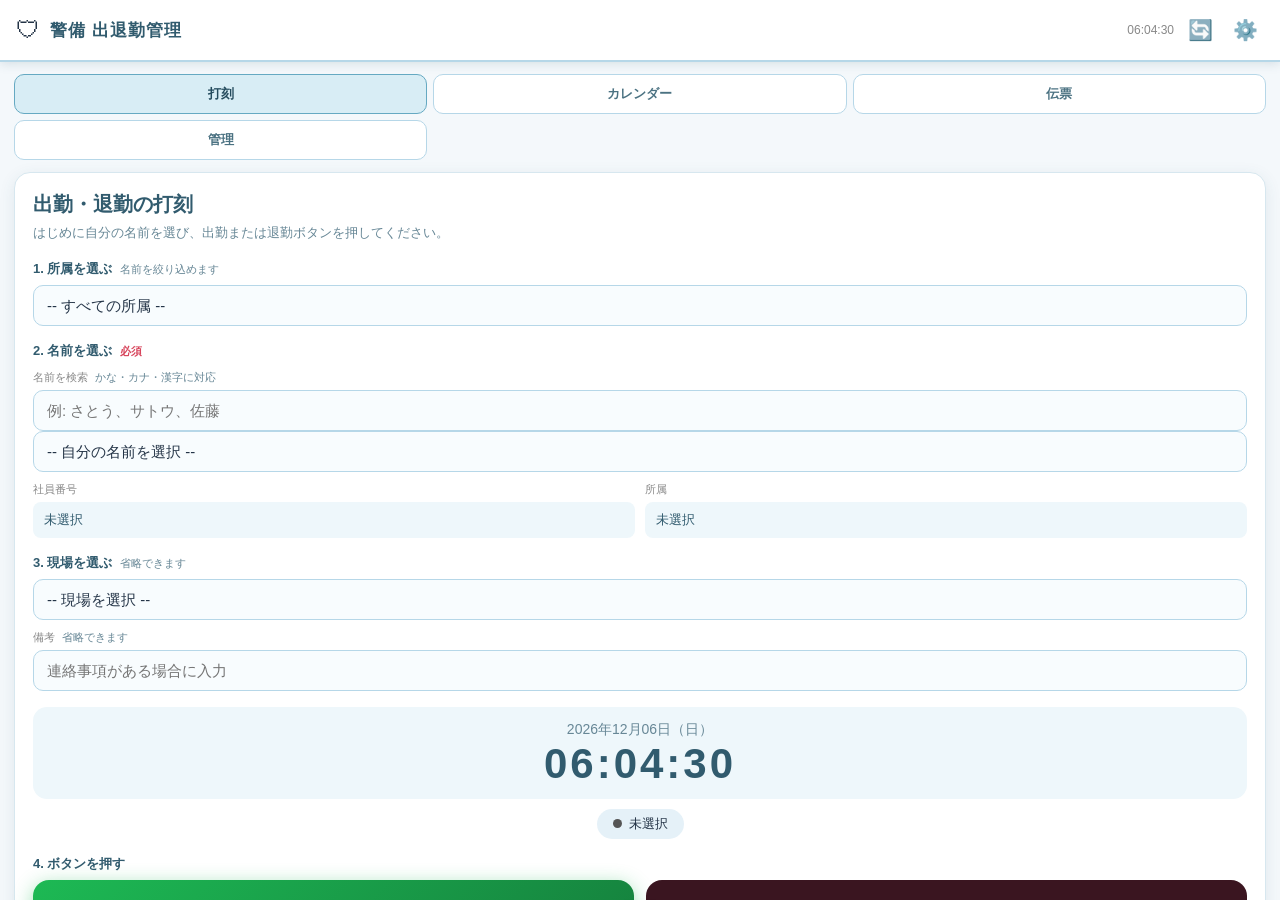
==== commit 13dbcd31: "Add files via upload" ====
--- a/index.html
+++ b/index.html
@@ -179,6 +179,7 @@
   <div class="card" id="settings-panel">
     <h3>⚙ 設定</h3>
     <div class="setting-row"><label>Google Apps Script URL（Google Drive・スプレッドシート連携）</label><input type="text" id="gas-url" placeholder="https://script.google.com/macros/s/..."/></div>
+    <div class="setting-row"><label>LIFF ID（LINE連携を使う場合のみ）</label><input type="text" id="liff-id" placeholder="例: 1234567890-AbCdEfGh"/></div>
     <div class="setting-row"><label>社員名（カンマ区切りで入力）</label><input type="text" id="staff-names-input" placeholder="例: 山田太郎,佐藤次郎,鈴木三郎"/></div>
     <div class="setting-row"><label>隊員マスタ（社員番号:氏名:所属 をカンマ区切り）</label><input type="text" id="guard-master-input" placeholder="例: 001:山田太郎:警備部,002:佐藤次郎:警備部"/></div>
     <div class="setting-row"><label>現場マスタ（現場コード:現場名 をカンマ区切り）</label><input type="text" id="site-master-input" placeholder="例: S001:本社ビル,S002:中央工事現場"/></div>
@@ -226,6 +227,7 @@
       <textarea id="attendance-diary" placeholder="今日の勤務で感じたことや、伝えたいことを書いてください"></textarea>
     </div>
     <div class="field"><label>GPS</label><div class="readonly" id="gps-info">打刻時に自動取得します</div></div>
+    <div class="small-note" id="line-status">LINE連携: 未設定でも通常利用できます</div>
     <div class="quick-slip-box">
       <div class="quick-slip-title">伝票の写真を送り忘れた場合</div>
       <div class="quick-slip-note">名前と現場を選び、下のボタンを押してください。今日の現場へ写真を追加します。</div>
@@ -420,11 +422,12 @@
 <div id="toast"></div>
 <script>
 const STORAGE_KEY='keibi_attendance_v3', SETTINGS_KEY='keibi_settings_v3', REPORT_KEY='keibi_daily_reports_v1', REPLY_KEY='keibi_admin_replies_v1', SLIP_KEY='keibi_slips_v1', CORRECTION_KEY='keibi_corrections_v1';
-const STAFF_HISTORY_LIMIT=30;
+const STAFF_HISTORY_LIMIT=30, DEFAULT_LIFF_ID='2010265019-2Gb0NV6C';
 const WEEKDAYS=['日','月','火','水','木','金','土'];
 const IMPORTED_EMPLOYEE_LEDGER=[{"employeeNumber":"000000","name":"外注委託","department":"","enabled":"有効"},{"employeeNumber":"000001","name":"ニットーケイビ株式会社","department":"","enabled":"有効"},{"employeeNumber":"000002","name":"黒仁田 孝","department":"営業部","enabled":"有効"},{"employeeNumber":"000008","name":"川口 時男","department":"","enabled":"有効"},{"employeeNumber":"000015","name":"佐藤 昭浩","department":"","enabled":"有効"},{"employeeNumber":"000019","name":"酒井 昱雄","department":"","enabled":"有効"},{"employeeNumber":"000020","name":"成宮 義則","department":"","enabled":"有効"},{"employeeNumber":"000021","name":"村瀬 重樹","department":"","enabled":"有効"},{"employeeNumber":"000026","name":"尾関 喜朗","department":"","enabled":"有効"},{"employeeNumber":"000063","name":"加賀井 洋市","department":"","enabled":"有効"},{"employeeNumber":"000068","name":"岩永 耕造","department":"","enabled":"有効"},{"employeeNumber":"000069","name":"松本 一夫","department":"","enabled":"有効"},{"employeeNumber":"000082","name":"田中 恵","department":"","enabled":"有効"},{"employeeNumber":"000109","name":"出口 利明","department":"","enabled":"有効"},{"employeeNumber":"000119","name":"塩澤 実佳","department":"現場課","enabled":"有効"},{"employeeNumber":"000141","name":"山口 義隆","department":"","enabled":"有効"},{"employeeNumber":"000154","name":"福田 幸男","department":"","enabled":"有効"},{"employeeNumber":"000159","name":"松井 賢作","department":"","enabled":"有効"},{"employeeNumber":"000182","name":"佐久間 令人","department":"","enabled":"有効"},{"employeeNumber":"000188","name":"小出 裕清","department":"","enabled":"有効"},{"employeeNumber":"000202","name":"町屋敷 長生","department":"","enabled":"有効"},{"employeeNumber":"000209","name":"鈴木 寿一","department":"施設課","enabled":"有効"},{"employeeNumber":"000231","name":"森 健一郎","department":"","enabled":"有効"},{"employeeNumber":"000233","name":"北村 大樹","department":"","enabled":"有効"},{"employeeNumber":"000240","name":"萩原 孝司","department":"","enabled":"有効"},{"employeeNumber":"000244","name":"杉本 泰司","department":"現場課","enabled":"有効"},{"employeeNumber":"000247","name":"小橋 甲二","department":"","enabled":"有効"},{"employeeNumber":"000257","name":"河村 民雄","department":"","enabled":"有効"},{"employeeNumber":"000260","name":"落合 敦史","department":"施設課","enabled":"有効"},{"employeeNumber":"000282","name":"村上 理香","department":"","enabled":"有効"},{"employeeNumber":"000284","name":"蓑田 祐也","department":"現場課","enabled":"有効"},{"employeeNumber":"000285","name":"森 真人","department":"施設課","enabled":"有効"},{"employeeNumber":"000297","name":"代田 彰弘","department":"","enabled":"有効"},{"employeeNumber":"000301","name":"鍋島 慶","department":"","enabled":"有効"},{"employeeNumber":"000305","name":"奥村 高志","department":"施設課","enabled":"有効"},{"employeeNumber":"000307","name":"杉浦 信光","department":"","enabled":"有効"},{"employeeNumber":"000310","name":"水野 善夫","department":"","enabled":"有効"},{"employeeNumber":"000311","name":"山中 博","department":"施設課","enabled":"有効"},{"employeeNumber":"000315","name":"平内 秀貴","department":"現場課","enabled":"有効"},{"employeeNumber":"000317","name":"川口 健太","department":"","enabled":"有効"},{"employeeNumber":"000319","name":"細谷 純一","department":"","enabled":"有効"},{"employeeNumber":"000321","name":"佐藤 茂樹","department":"施設課","enabled":"有効"},{"employeeNumber":"000323","name":"下木原 和幸","department":"","enabled":"有効"},{"employeeNumber":"000330","name":"加藤 薫","department":"","enabled":"有効"},{"employeeNumber":"000337","name":"北野 政弘","department":"","enabled":"有効"},{"employeeNumber":"000342","name":"酒井 昇","department":"","enabled":"有効"},{"employeeNumber":"000345","name":"松葉 浩男","department":"現場課","enabled":"有効"},{"employeeNumber":"000349","name":"塚本 典昭","department":"","enabled":"有効"},{"employeeNumber":"000367","name":"新田 和明","department":"","enabled":"有効"},{"employeeNumber":"000370","name":"川合 浩彦","department":"","enabled":"有効"},{"employeeNumber":"000371","name":"近藤 辰巳","department":"","enabled":"有効"},{"employeeNumber":"000373","name":"日置 清光","department":"","enabled":"有効"},{"employeeNumber":"000374","name":"村瀬 幸夫","department":"","enabled":"有効"},{"employeeNumber":"000375","name":"笹山 信一","department":"","enabled":"有効"},{"employeeNumber":"000376","name":"髙橋 亜也加","department":"","enabled":"有効"},{"employeeNumber":"000377","name":"井上 秀樹","department":"","enabled":"有効"},{"employeeNumber":"000381","name":"磯村 啓太","department":"施設課","enabled":"有効"},{"employeeNumber":"000383","name":"深谷 彰","department":"","enabled":"有効"},{"employeeNumber":"000384","name":"春日井 良男","department":"","enabled":"有効"},{"employeeNumber":"000385","name":"小林 三郎","department":"","enabled":"有効"},{"employeeNumber":"000386","name":"玉田 善裕","department":"","enabled":"有効"},{"employeeNumber":"000387","name":"照屋 力郎","department":"","enabled":"有効"},{"employeeNumber":"000388","name":"横江 奈恵子","department":"","enabled":"有効"},{"employeeNumber":"000389","name":"鈴村 拓馬","department":"","enabled":"有効"},{"employeeNumber":"000392","name":"西戸 正好","department":"","enabled":"有効"},{"employeeNumber":"000394","name":"德田 誠","department":"","enabled":"有効"},{"employeeNumber":"000396","name":"田中 敏文","department":"","enabled":"有効"},{"employeeNumber":"000397","name":"森下 盛","department":"","enabled":"有効"},{"employeeNumber":"000399","name":"大友 年也","department":"","enabled":"有効"},{"employeeNumber":"000400","name":"渡辺 好美","department":"","enabled":"有効"},{"employeeNumber":"000401","name":"久田 資尉","department":"","enabled":"有効"},{"employeeNumber":"000403","name":"中村 浩司","department":"","enabled":"有効"},{"employeeNumber":"000405","name":"飯塚 健二","department":"","enabled":"有効"},{"employeeNumber":"000406","name":"冨田 健一","department":"","enabled":"有効"},{"employeeNumber":"000409","name":"石内 智也","department":"","enabled":"有効"},{"employeeNumber":"000410","name":"鶴田 勇基","department":"","enabled":"有効"},{"employeeNumber":"000411","name":"鈴木 裕正","department":"","enabled":"有効"},{"employeeNumber":"000413","name":"林 弘幸","department":"","enabled":"有効"},{"employeeNumber":"000414","name":"稲垣 隆","department":"","enabled":"有効"},{"employeeNumber":"000415","name":"安村 典之","department":"","enabled":"有効"},{"employeeNumber":"000416","name":"三浦 博之","department":"","enabled":"有効"},{"employeeNumber":"000418","name":"佐藤 肇","department":"","enabled":"有効"},{"employeeNumber":"000419","name":"柴田 竜也","department":"現場課","enabled":"有効"},{"employeeNumber":"000420","name":"三戸田 光二","department":"","enabled":"有効"},{"employeeNumber":"000421","name":"松村 学","department":"","enabled":"有効"},{"employeeNumber":"000422","name":"坂 秀彦","department":"","enabled":"有効"},{"employeeNumber":"000423","name":"尾崎 典子","department":"","enabled":"有効"},{"employeeNumber":"000424","name":"安田 信秀","department":"","enabled":"有効"},{"employeeNumber":"000425","name":"名和 茂明","department":"","enabled":"有効"},{"employeeNumber":"000426","name":"川上 実","department":"","enabled":"有効"},{"employeeNumber":"000427","name":"鈴木 敬太","department":"","enabled":"有効"},{"employeeNumber":"000428","name":"川口 博貴","department":"","enabled":"有効"},{"employeeNumber":"000429","name":"加藤 正雄","department":"","enabled":"有効"},{"employeeNumber":"000430","name":"木村 信幸","department":"","enabled":"有効"},{"employeeNumber":"000431","name":"岡田 翔","department":"","enabled":"有効"},{"employeeNumber":"000432","name":"浅井 一浩","department":"","enabled":"有効"},{"employeeNumber":"000433","name":"勝川 博道","department":"","enabled":"有効"},{"employeeNumber":"000435","name":"後藤 叔功","department":"","enabled":"有効"},{"employeeNumber":"000436","name":"岡部 秀一","department":"","enabled":"有効"},{"employeeNumber":"000437","name":"山竹 公比己","department":"","enabled":"有効"},{"employeeNumber":"000438","name":"久保 弘祐","department":"","enabled":"有効"},{"employeeNumber":"000440","name":"山内 良雄","department":"","enabled":"有効"},{"employeeNumber":"000441","name":"日比 力男","department":"","enabled":"有効"},{"employeeNumber":"000442","name":"山口 松男","department":"","enabled":"有効"},{"employeeNumber":"000443","name":"成田 博志","department":"施設課","enabled":"有効"},{"employeeNumber":"000444","name":"後藤 康之","department":"","enabled":"有効"},{"employeeNumber":"000445","name":"小出 戦治","department":"","enabled":"有効"},{"employeeNumber":"000446","name":"宮本 美明","department":"","enabled":"有効"},{"employeeNumber":"000447","name":"三浦 茂広","department":"","enabled":"有効"},{"employeeNumber":"000448","name":"尾関 正紘","department":"施設課","enabled":"有効"},{"employeeNumber":"000449","name":"須藤 拓朗","department":"","enabled":"有効"},{"employeeNumber":"000450","name":"源川 大助","department":"","enabled":"有効"},{"employeeNumber":"000451","name":"安藤 彰宏","department":"","enabled":"有効"},{"employeeNumber":"000452","name":"村瀬 光昭","department":"","enabled":"有効"},{"employeeNumber":"000453","name":"折畑 愛","department":"","enabled":"有効"},{"employeeNumber":"000454","name":"佐藤 素通","department":"","enabled":"有効"},{"employeeNumber":"000455","name":"安永 昂史","department":"","enabled":"有効"},{"employeeNumber":"000456","name":"淺上 仁","department":"","enabled":"有効"},{"employeeNumber":"000457","name":"三輪 浩彦","department":"","enabled":"有効"},{"employeeNumber":"000458","name":"玉田 春香","department":"","enabled":"有効"},{"employeeNumber":"000459","name":"小﨑 隆雄","department":"","enabled":"有効"},{"employeeNumber":"000460","name":"西村 俊治","department":"","enabled":"有効"},{"employeeNumber":"000461","name":"宇佐美 智一","department":"","enabled":"有効"},{"employeeNumber":"000462","name":"藤井 修","department":"","enabled":"有効"},{"employeeNumber":"000463","name":"吉川 輝夫","department":"現場課","enabled":"有効"},{"employeeNumber":"000464","name":"前川 貴幸","department":"","enabled":"有効"},{"employeeNumber":"000465","name":"算用子 養一","department":"","enabled":"有効"},{"employeeNumber":"000466","name":"細野 純一","department":"","enabled":"有効"},{"employeeNumber":"000467","name":"森 一範","department":"","enabled":"有効"},{"employeeNumber":"000468","name":"鈴木 親房","department":"","enabled":"有効"},{"employeeNumber":"000469","name":"服部 明彦","department":"","enabled":"有効"},{"employeeNumber":"000470","name":"木下 修往","department":"","enabled":"有効"},{"employeeNumber":"000471","name":"田村 寛","department":"","enabled":"有効"},{"employeeNumber":"000472","name":"田路 廣行","department":"","enabled":"有効"},{"employeeNumber":"000473","name":"殿谷 隆俊","department":"","enabled":"有効"},{"employeeNumber":"000474","name":"中室 雅幸","department":"","enabled":"有効"},{"employeeNumber":"000475","name":"渡辺 好美","department":"","enabled":"有効"},{"employeeNumber":"000476","name":"畠山 弘志","department":"","enabled":"有効"},{"employeeNumber":"000477","name":"水谷 登","department":"","enabled":"有効"},{"employeeNumber":"000478","name":"荻野 廣見","department":"","enabled":"有効"},{"employeeNumber":"000479","name":"新村 英樹","department":"","enabled":"有効"},{"employeeNumber":"000480","name":"大平 渡","department":"","enabled":"有効"},{"employeeNumber":"000481","name":"黒木 岳史","department":"","enabled":"有効"},{"employeeNumber":"000482","name":"鈴木 史登","department":"","enabled":"有効"},{"employeeNumber":"000483","name":"山崎 直樹","department":"","enabled":"有効"},{"employeeNumber":"000484","name":"帆引 義晴","department":"","enabled":"有効"},{"employeeNumber":"000485","name":"宮原 京輔","department":"","enabled":"有効"},{"employeeNumber":"000486","name":"村山 貴俊","department":"現場課","enabled":"有効"},{"employeeNumber":"000487","name":"山際 雅稔","department":"","enabled":"有効"},{"employeeNumber":"000488","name":"小林 啓治","department":"","enabled":"有効"},{"employeeNumber":"000489","name":"筧 良幸","department":"","enabled":"有効"},{"employeeNumber":"000490","name":"山下 徹","department":"","enabled":"有効"},{"employeeNumber":"000491","name":"福田 利信","department":"","enabled":"有効"},{"employeeNumber":"000492","name":"後藤 文夫","department":"","enabled":"有効"},{"employeeNumber":"000493","name":"園部 郁男","department":"","enabled":"有効"},{"employeeNumber":"000494","name":"北條 和茂","department":"","enabled":"有効"},{"employeeNumber":"000495","name":"田中 佳二","department":"","enabled":"有効"},{"employeeNumber":"000496","name":"大田 海人","department":"","enabled":"有効"},{"employeeNumber":"000497","name":"茅原 一範","department":"","enabled":"有効"},{"employeeNumber":"000498","name":"松永 良夫","department":"","enabled":"有効"},{"employeeNumber":"000499","name":"滝 肇","department":"","enabled":"有効"},{"employeeNumber":"000500","name":"後藤 幸一","department":"","enabled":"有効"},{"employeeNumber":"000501","name":"吉田 清","department":"","enabled":"有効"},{"employeeNumber":"000502","name":"藤田 一雄","department":"","enabled":"有効"},{"employeeNumber":"000503","name":"児玉 勝久","department":"","enabled":"有効"},{"employeeNumber":"000504","name":"押野 匠","department":"","enabled":"有効"},{"employeeNumber":"000505","name":"桐山 広太","department":"","enabled":"有効"},{"employeeNumber":"000506","name":"大井 義樹","department":"","enabled":"有効"},{"employeeNumber":"000507","name":"丸山 育男","department":"","enabled":"有効"},{"employeeNumber":"000509","name":"西尾 雅好","department":"","enabled":"有効"},{"employeeNumber":"000510","name":"吉谷 真二","department":"","enabled":"有効"},{"employeeNumber":"000511","name":"吉井 清","department":"","enabled":"有効"},{"employeeNumber":"000512","name":"平野 光洋","department":"","enabled":"有効"},{"employeeNumber":"000513","name":"鳥川 幸二","department":"","enabled":"有効"},{"employeeNumber":"000514","name":"河合 智","department":"","enabled":"有効"},{"employeeNumber":"000515","name":"中村 将太","department":"","enabled":"有効"},{"employeeNumber":"000516","name":"長谷川 一貴","department":"現場課","enabled":"有効"},{"employeeNumber":"000517","name":"山城 勇太","department":"","enabled":"有効"},{"employeeNumber":"000518","name":"伊藤 正雄","department":"","enabled":"有効"},{"employeeNumber":"000519","name":"大坪 瞳","department":"","enabled":"有効"},{"employeeNumber":"000520","name":"伊与田 博文","department":"","enabled":"有効"},{"employeeNumber":"000521","name":"神谷 俊輝","department":"","enabled":"有効"},{"employeeNumber":"000522","name":"鈴村 直規","department":"","enabled":"有効"},{"employeeNumber":"000523","name":"高塚 進一","department":"","enabled":"有効"},{"employeeNumber":"000524","name":"坂口 秀二","department":"","enabled":"有効"},{"employeeNumber":"000525","name":"秩父 篤","department":"現場課","enabled":"有効"},{"employeeNumber":"000526","name":"渡邉 茉琳","department":"","enabled":"有効"},{"employeeNumber":"000527","name":"天野昇","department":"","enabled":"有効"},{"employeeNumber":"000528","name":"大矢信行","department":"","enabled":"有効"},{"employeeNumber":"000529","name":"鎌倉 泰成","department":"","enabled":"有効"},{"employeeNumber":"000530","name":"伊藤 道弘","department":"","enabled":"有効"},{"employeeNumber":"000531","name":"𠮷川 昌克","department":"","enabled":"有効"},{"employeeNumber":"000532","name":"上原 隆","department":"","enabled":"有効"},{"employeeNumber":"000533","name":"今枝 裕雅","department":"","enabled":"有効"},{"employeeNumber":"000534","name":"吉田 知典","department":"","enabled":"有効"},{"employeeNumber":"000535","name":"甲斐 正人","department":"","enabled":"有効"},{"employeeNumber":"000536","name":"三鍋 正幸","department":"","enabled":"有効"},{"employeeNumber":"000537","name":"丹羽 由夫","department":"","enabled":"有効"},{"employeeNumber":"000538","name":"加藤 光延","department":"","enabled":"有効"},{"employeeNumber":"000539","name":"引地 浩二","department":"","enabled":"有効"},{"employeeNumber":"000540","name":"阿部 元晴","department":"","enabled":"有効"},{"employeeNumber":"000541","name":"島田 賢治","department":"","enabled":"有効"},{"employeeNumber":"000542","name":"中島 幹彦","department":"","enabled":"有効"},{"employeeNumber":"000543","name":"藤山 敏治","department":"","enabled":"有効"},{"employeeNumber":"000544","name":"大原 泰一郎","department":"","enabled":"有効"},{"employeeNumber":"000545","name":"日美 直樹","department":"","enabled":"有効"},{"employeeNumber":"000546","name":"毛利 寛司","department":"","enabled":"有効"},{"employeeNumber":"000547","name":"木村 武広","department":"","enabled":"有効"},{"employeeNumber":"000548","name":"原 圭吾","department":"","enabled":"有効"},{"employeeNumber":"000549","name":"加藤 保","department":"","enabled":"有効"},{"employeeNumber":"000550","name":"坪井 哲志","department":"","enabled":"有効"},{"employeeNumber":"000551","name":"本多 吉明","department":"","enabled":"有効"},{"employeeNumber":"000552","name":"安藤 健三郎","department":"","enabled":"有効"},{"employeeNumber":"000553","name":"小山 成鐘","department":"","enabled":"有効"},{"employeeNumber":"000554","name":"渡邉 訓","department":"","enabled":"有効"},{"employeeNumber":"000555","name":"中島 政美","department":"","enabled":"有効"},{"employeeNumber":"000556","name":"長谷川 幹夫","department":"","enabled":"有効"},{"employeeNumber":"000557","name":"宇野 峻規","department":"","enabled":"有効"},{"employeeNumber":"000558","name":"木村 文昭","department":"","enabled":"有効"},{"employeeNumber":"000559","name":"加藤 那央也","department":"","enabled":"有効"},{"employeeNumber":"000560","name":"杉浦 富夫","department":"","enabled":"有効"},{"employeeNumber":"000561","name":"猪瀨 哲幸","department":"","enabled":"有効"},{"employeeNumber":"000562","name":"奥村 成子","department":"","enabled":"有効"},{"employeeNumber":"000563","name":"浅野 雅道","department":"","enabled":"有効"},{"employeeNumber":"000564","name":"堀田  康弘","department":"","enabled":"有効"},{"employeeNumber":"000565","name":"中屋敷 拓海","department":"","enabled":"有効"},{"employeeNumber":"000566","name":"甲斐 正成","department":"","enabled":"有効"},{"employeeNumber":"000567","name":"中西 敬郎","department":"","enabled":"有効"},{"employeeNumber":"000568","name":"鎌倉 秀治","department":"","enabled":"有効"},{"employeeNumber":"000569","name":"山内 敏通","department":"","enabled":"有効"},{"employeeNumber":"000570","name":"岡田 賢実","department":"","enabled":"有効"},{"employeeNumber":"000571","name":"荒木 昭年","department":"","enabled":"有効"},{"employeeNumber":"000572","name":"森田 直人","department":"","enabled":"有効"},{"employeeNumber":"000573","name":"伊藤 忠義","department":"","enabled":"有効"},{"employeeNumber":"000574","name":"成田 光男","department":"","enabled":"有効"},{"employeeNumber":"000575","name":"石田 知弘","department":"","enabled":"有効"},{"employeeNumber":"000576","name":"小岸 良光","department":"","enabled":"有効"},{"employeeNumber":"000577","name":"西村 圭介","department":"","enabled":"有効"},{"employeeNumber":"000578","name":"小林 三郎","department":"","enabled":"有効"},{"employeeNumber":"000579","name":"竹村 有作","department":"","enabled":"有効"},{"employeeNumber":"000580","name":"安田 伸行","department":"施設課","enabled":"有効"},{"employeeNumber":"000581","name":"樋江井 好弘","department":"","enabled":"有効"},{"employeeNumber":"000582","name":"北嶋 啓人","department":"","enabled":"有効"},{"employeeNumber":"000583","name":"鍋島 将人","department":"現場課","enabled":"有効"},{"employeeNumber":"000584","name":"板倉 隆","department":"","enabled":"有効"},{"employeeNumber":"000585","name":"前田 透","department":"","enabled":"有効"},{"employeeNumber":"000586","name":"木村 忠載","department":"","enabled":"有効"},{"employeeNumber":"000587","name":"赤瀬 絵美","department":"","enabled":"有効"},{"employeeNumber":"000588","name":"小林 伸一","department":"","enabled":"有効"},{"employeeNumber":"000589","name":"大野 悟","department":"","enabled":"有効"},{"employeeNumber":"000590","name":"鹿野 義一","department":"","enabled":"有効"},{"employeeNumber":"000591","name":"田中 秀明","department":"施設課","enabled":"有効"},{"employeeNumber":"000592","name":"崔 雄貴","department":"","enabled":"有効"},{"employeeNumber":"000593","name":"犬塚 一彦","department":"","enabled":"有効"},{"employeeNumber":"000594","name":"安達 康裕","department":"","enabled":"有効"},{"employeeNumber":"000595","name":"加藤 正浩","department":"","enabled":"有効"},{"employeeNumber":"000596","name":"段下 伸吾","department":"","enabled":"有効"},{"employeeNumber":"000597","name":"寺崎 雅弘","department":"","enabled":"有効"},{"employeeNumber":"000598","name":"新實 誠一郎","department":"","enabled":"有効"},{"employeeNumber":"000599","name":"鈴木 亨","department":"","enabled":"有効"},{"employeeNumber":"000600","name":"古江 伸行","department":"","enabled":"有効"},{"employeeNumber":"000601","name":"万田 敦司","department":"","enabled":"有効"},{"employeeNumber":"000602","name":"迫 洋一","department":"","enabled":"有効"},{"employeeNumber":"000603","name":"柿村 勝利","department":"","enabled":"有効"},{"employeeNumber":"000604","name":"澤田 亮太","department":"","enabled":"有効"},{"employeeNumber":"000605","name":"水野 美沙","department":"","enabled":"有効"},{"employeeNumber":"000606","name":"井手 浩太朗","department":"","enabled":"有効"},{"employeeNumber":"000607","name":"榊原 睦夫","department":"","enabled":"有効"},{"employeeNumber":"000608","name":"有賀 敏雄","department":"","enabled":"有効"},{"employeeNumber":"000609","name":"佐藤 大介","department":"","enabled":"有効"},{"employeeNumber":"000610","name":"小河 義彦","department":"","enabled":"有効"},{"employeeNumber":"000611","name":"小川 勝己","department":"","enabled":"有効"},{"employeeNumber":"000612","name":"坂本 伸一","department":"","enabled":"有効"},{"employeeNumber":"000613","name":"村中 雄二","department":"","enabled":"有効"},{"employeeNumber":"000614","name":"出塚 翔栄","department":"現場課","enabled":"有効"},{"employeeNumber":"000615","name":"榊原 彩夏","department":"","enabled":"有効"},{"employeeNumber":"000616","name":"鈴木 光博","department":"","enabled":"有効"},{"employeeNumber":"000617","name":"中村 武夫","department":"","enabled":"有効"},{"employeeNumber":"000618","name":"岡本 進一郎","department":"","enabled":"有効"},{"employeeNumber":"000619","name":"近藤 泰尚","department":"","enabled":"有効"},{"employeeNumber":"000620","name":"村松 和俊","department":"","enabled":"有効"},{"employeeNumber":"000621","name":"一柳 忠男","department":"","enabled":"有効"},{"employeeNumber":"000622","name":"須田 義信","department":"","enabled":"有効"},{"employeeNumber":"000623","name":"髙岡 克行","department":"","enabled":"有効"},{"employeeNumber":"000624","name":"後藤 しおり","department":"","enabled":"有効"},{"employeeNumber":"000625","name":"木下 徹朗","department":"","enabled":"有効"},{"employeeNumber":"000626","name":"村田 達哉","department":"","enabled":"有効"},{"employeeNumber":"000627","name":"與那嶺 政英","department":"","enabled":"有効"},{"employeeNumber":"000628","name":"山内 貴博","department":"","enabled":"有効"},{"employeeNumber":"000629","name":"長谷部 均","department":"","enabled":"有効"},{"employeeNumber":"000630","name":"伊東 英治","department":"","enabled":"有効"},{"employeeNumber":"000631","name":"境 大雅","department":"","enabled":"有効"},{"employeeNumber":"000632","name":"田嶋 謙一","department":"","enabled":"有効"},{"employeeNumber":"000633","name":"塩野 安広","department":"","enabled":"有効"},{"employeeNumber":"000635","name":"今川一博","department":"","enabled":"有効"},{"employeeNumber":"000636","name":"榊原和則","department":"","enabled":"有効"},{"employeeNumber":"000637","name":"前田和三","department":"","enabled":"有効"},{"employeeNumber":"000638","name":"船津 欣史","department":"","enabled":"有効"},{"employeeNumber":"000639","name":"櫻井義久","department":"","enabled":"有効"},{"employeeNumber":"000640","name":"細井 康浩","department":"","enabled":"有効"},{"employeeNumber":"000641","name":"熊谷 裕之","department":"","enabled":"有効"},{"employeeNumber":"000642","name":"竹内重人","department":"","enabled":"有効"},{"employeeNumber":"000643","name":"新山幹太","department":"","enabled":"有効"},{"employeeNumber":"000644","name":"吉野道子","department":"","enabled":"有効"},{"employeeNumber":"000645","name":"小宮山 和美","department":"","enabled":"有効"},{"employeeNumber":"000646","name":"植地 美歩","department":"","enabled":"有効"},{"employeeNumber":"000647","name":"島田 修一","department":"","enabled":"有効"},{"employeeNumber":"000648","name":"江端 良紀","department":"","enabled":"有効"},{"employeeNumber":"000649","name":"荒巻 公彦","department":"","enabled":"有効"},{"employeeNumber":"000650","name":"福本 敏夫","department":"","enabled":"有効"},{"employeeNumber":"000651","name":"横井 豊彦","department":"","enabled":"有効"},{"employeeNumber":"000653","name":"安井 直樹","department":"","enabled":"有効"},{"employeeNumber":"000654","name":"梅田 陽一","department":"","enabled":"有効"},{"employeeNumber":"000655","name":"荒川 寛之","department":"","enabled":"有効"},{"employeeNumber":"000656","name":"松下 武司","department":"","enabled":"有効"},{"employeeNumber":"000657","name":"曽根 幸男","department":"","enabled":"有効"},{"employeeNumber":"000658","name":"上田 誉治","department":"","enabled":"有効"},{"employeeNumber":"000659","name":"木村 雅彦","department":"","enabled":"有効"},{"employeeNumber":"000660","name":"岡崎 伸司","department":"","enabled":"有効"},{"employeeNumber":"000661","name":"内野 裕夫","department":"","enabled":"有効"},{"employeeNumber":"000662","name":"小池 周之助","department":"","enabled":"有効"},{"employeeNumber":"000663","name":"熊谷 哲郎","department":"","enabled":"有効"},{"employeeNumber":"000664","name":"神之田 康二","department":"","enabled":"有効"},{"employeeNumber":"000665","name":"永井 和尋","department":"","enabled":"有効"},{"employeeNumber":"000666","name":"山下 菊治","department":"","enabled":"有効"},{"employeeNumber":"000667","name":"各務 正一","department":"","enabled":"有効"},{"employeeNumber":"000668","name":"片岡 大介","department":"施設課","enabled":"有効"},{"employeeNumber":"000669","name":"江刈内 満","department":"","enabled":"有効"},{"employeeNumber":"000670","name":"白井 実","department":"","enabled":"有効"},{"employeeNumber":"000671","name":"北川 武彦","department":"","enabled":"有効"},{"employeeNumber":"000672","name":"藤田 茂","department":"","enabled":"有効"},{"employeeNumber":"000673","name":"畦地 文紀","department":"","enabled":"有効"},{"employeeNumber":"000674","name":"大石 豊喜","department":"","enabled":"有効"},{"employeeNumber":"000675","name":"小島 征也","department":"","enabled":"有効"},{"employeeNumber":"000676","name":"武居 義則","department":"","enabled":"有効"},{"employeeNumber":"000677","name":"小野木 大将","department":"","enabled":"有効"},{"employeeNumber":"000678","name":"山川 大輔","department":"","enabled":"有効"},{"employeeNumber":"000679","name":"萩原 昭夫","department":"","enabled":"有効"},{"employeeNumber":"000680","name":"伊藤 浩一","department":"","enabled":"有効"},{"employeeNumber":"000681","name":"杉原 直博","department":"","enabled":"有効"},{"employeeNumber":"000682","name":"井村 誠","department":"","enabled":"有効"},{"employeeNumber":"000683","name":"江口 真","department":"","enabled":"有効"},{"employeeNumber":"000684","name":"岡村信男","department":"","enabled":"有効"},{"employeeNumber":"000685","name":"池田 武司","department":"","enabled":"有効"},{"employeeNumber":"000686","name":"龍野 零武","department":"","enabled":"有効"},{"employeeNumber":"000687","name":"美和 利江","department":"","enabled":"有効"},{"employeeNumber":"000688","name":"田中 志典","department":"","enabled":"有効"},{"employeeNumber":"000689","name":"木村 直司","department":"","enabled":"有効"},{"employeeNumber":"000690","name":"大坪 瞳","department":"現場課","enabled":"有効"},{"employeeNumber":"000691","name":"吉田 浩章","department":"","enabled":"有効"},{"employeeNumber":"000692","name":"奥原 孝幸","department":"","enabled":"有効"},{"employeeNumber":"000693","name":"中川 具文","department":"","enabled":"有効"},{"employeeNumber":"000694","name":"原 充諭","department":"","enabled":"有効"},{"employeeNumber":"000695","name":"中岡 昇","department":"","enabled":"有効"},{"employeeNumber":"000696","name":"石川 鉄也","department":"施設課","enabled":"有効"},{"employeeNumber":"000697","name":"本江 雅樹","department":"施設課","enabled":"有効"},{"employeeNumber":"000698","name":"牧野","department":"","enabled":"有効"},{"employeeNumber":"000699","name":"犬飼 健喜","department":"","enabled":"有効"},{"employeeNumber":"000700","name":"山本","department":"","enabled":"有効"},{"employeeNumber":"000701","name":"斉藤 代司徳","department":"","enabled":"有効"},{"employeeNumber":"000702","name":"村中 講詩朗","department":"","enabled":"有効"},{"employeeNumber":"000703","name":"滝田 愛子","department":"","enabled":"有効"},{"employeeNumber":"000704","name":"大木 正一","department":"","enabled":"有効"},{"employeeNumber":"000705","name":"花植 広樹","department":"","enabled":"有効"},{"employeeNumber":"000706","name":"鈴木 孝宏","department":"施設課","enabled":"有効"},{"employeeNumber":"000707","name":"奥田 湧基","department":"","enabled":"有効"},{"employeeNumber":"000708","name":"富田 耕司","department":"","enabled":"有効"},{"employeeNumber":"000709","name":"上瀬戸 勇樹","department":"","enabled":"有効"},{"employeeNumber":"000710","name":"加藤 勲","department":"","enabled":"有効"},{"employeeNumber":"000711","name":"佐藤 邦彦","department":"現場課","enabled":"有効"},{"employeeNumber":"000712","name":"張 磊","department":"","enabled":"有効"},{"employeeNumber":"000713","name":"柿崎 禎","department":"","enabled":"有効"},{"employeeNumber":"000714","name":"渡辺 真言","department":"","enabled":"有効"},{"employeeNumber":"000715","name":"仲川 浩一","department":"施設課","enabled":"有効"},{"employeeNumber":"000716","name":"足立 修一","department":"","enabled":"有効"},{"employeeNumber":"000717","name":"中島 泰光","department":"","enabled":"有効"},{"employeeNumber":"000718","name":"榊原 守一","department":"","enabled":"有効"},{"employeeNumber":"000719","name":"船戸 祐子","department":"","enabled":"有効"},{"employeeNumber":"000720","name":"舟橋 明宏","department":"","enabled":"有効"},{"employeeNumber":"000721","name":"大嶋 健","department":"","enabled":"有効"},{"employeeNumber":"000722","name":"濱津 誠二","department":"","enabled":"有効"},{"employeeNumber":"000723","name":"中島 秀二","department":"施設課","enabled":"有効"},{"employeeNumber":"000724","name":"林田 才生","department":"","enabled":"有効"},{"employeeNumber":"000725","name":"成田 勝彦","department":"現場課","enabled":"有効"},{"employeeNumber":"000726","name":"秋本 昇吾","department":"","enabled":"有効"},{"employeeNumber":"000727","name":"三輪 芳久","department":"施設課","enabled":"有効"},{"employeeNumber":"000728","name":"市脇 勝彦","department":"","enabled":"有効"},{"employeeNumber":"000729","name":"小林 裕二","department":"","enabled":"有効"},{"employeeNumber":"000730","name":"髙畑 一憲","department":"","enabled":"有効"},{"employeeNumber":"000731","name":"中田 剛","department":"","enabled":"有効"},{"employeeNumber":"000732","name":"松元 奈津子","department":"","enabled":"有効"},{"employeeNumber":"000733","name":"片岡 善行","department":"","enabled":"有効"},{"employeeNumber":"000734","name":"鈴木 和之","department":"","enabled":"有効"},{"employeeNumber":"000735","name":"山田 力男","department":"","enabled":"有効"},{"employeeNumber":"000736","name":"坂本 晃一","department":"","enabled":"有効"},{"employeeNumber":"000737","name":"長江 常善","department":"","enabled":"有効"},{"employeeNumber":"000738","name":"高安 正信","department":"","enabled":"有効"},{"employeeNumber":"000739","name":"須田 正巳","department":"","enabled":"有効"},{"employeeNumber":"000740","name":"井村 隆太","department":"","enabled":"有効"},{"employeeNumber":"000741","name":"野田 俊司","department":"施設課","enabled":"有効"},{"employeeNumber":"000742","name":"前田 吉輝","department":"","enabled":"有効"},{"employeeNumber":"000743","name":"近藤 直希","department":"","enabled":"有効"},{"employeeNumber":"000744","name":"杉浦 康藏","department":"","enabled":"有効"},{"employeeNumber":"000745","name":"佐藤 慶","department":"施設課","enabled":"有効"},{"employeeNumber":"000746","name":"伊藤 智輝","department":"","enabled":"有効"},{"employeeNumber":"000747","name":"井川 智仁","department":"","enabled":"有効"},{"employeeNumber":"000748","name":"木下 翔太","department":"","enabled":"有効"},{"employeeNumber":"000749","name":"金平 哲太郎","department":"","enabled":"有効"},{"employeeNumber":"000750","name":"山本 みどり","department":"","enabled":"有効"},{"employeeNumber":"000751","name":"中務 忠夫","department":"","enabled":"有効"},{"employeeNumber":"000752","name":"森野 正","department":"","enabled":"有効"},{"employeeNumber":"000753","name":"川西 浩一","department":"","enabled":"有効"},{"employeeNumber":"000754","name":"奥川 英明","department":"","enabled":"有効"},{"employeeNumber":"000755","name":"田岡 康敏","department":"","enabled":"有効"},{"employeeNumber":"000756","name":"川合 浩二","department":"","enabled":"有効"},{"employeeNumber":"000757","name":"鈴木 哲夫","department":"","enabled":"有効"},{"employeeNumber":"000758","name":"土田 正信","department":"","enabled":"有効"},{"employeeNumber":"000759","name":"梅村 保夫","department":"","enabled":"有効"},{"employeeNumber":"000760","name":"河邉 魁斗","department":"","enabled":"有効"},{"employeeNumber":"000761","name":"伊藤 準矢","department":"","enabled":"有効"},{"employeeNumber":"000762","name":"一柳 弘勝","department":"","enabled":"有効"},{"employeeNumber":"000763","name":"勝 清孝","department":"営業部","enabled":"有効"},{"employeeNumber":"000764","name":"坂野 晃史","department":"","enabled":"有効"},{"employeeNumber":"000765","name":"幸光 都弥","department":"","enabled":"有効"},{"employeeNumber":"000766","name":"長瀬 賢広","department":"現場課","enabled":"有効"},{"employeeNumber":"000767","name":"永野 一也","department":"","enabled":"有効"},{"employeeNumber":"000768","name":"森本 真吾","department":"","enabled":"有効"},{"employeeNumber":"000769","name":"内田 英和","department":"","enabled":"有効"},{"employeeNumber":"000770","name":"星野 恵二郎","department":"","enabled":"有効"},{"employeeNumber":"000771","name":"安井 政孝","department":"","enabled":"有効"},{"employeeNumber":"000772","name":"横地 浩人","department":"","enabled":"有効"},{"employeeNumber":"000773","name":"米山 雅浩","department":"","enabled":"有効"},{"employeeNumber":"000774","name":"大館 正和","department":"","enabled":"有効"},{"employeeNumber":"000775","name":"只野 哲良","department":"","enabled":"有効"},{"employeeNumber":"000776","name":"平野 明","department":"","enabled":"有効"},{"employeeNumber":"000777","name":"長谷川 正幸","department":"","enabled":"有効"},{"employeeNumber":"000778","name":"三矢 英人","department":"","enabled":"有効"},{"employeeNumber":"000779","name":"若師 裕司","department":"","enabled":"有効"},{"employeeNumber":"000780","name":"水谷 道徳","department":"","enabled":"有効"},{"employeeNumber":"000781","name":"酒井 和也","department":"","enabled":"有効"},{"employeeNumber":"000782","name":"遠藤","department":"","enabled":"有効"},{"employeeNumber":"000783","name":"伊藤 嘉奈子","department":"","enabled":"有効"},{"employeeNumber":"000784","name":"小澤 和文","department":"","enabled":"有効"},{"employeeNumber":"000785","name":"西島 靖博","department":"","enabled":"有効"},{"employeeNumber":"000786","name":"山元 伸","department":"","enabled":"有効"},{"employeeNumber":"000787","name":"松下 洋一","department":"","enabled":"有効"},{"employeeNumber":"000788","name":"竹中 雄二","department":"","enabled":"有効"},{"employeeNumber":"000789","name":"加藤 公一","department":"","enabled":"有効"},{"employeeNumber":"000790","name":"岡村 一夫","department":"","enabled":"有効"},{"employeeNumber":"000791","name":"平野 伸治","department":"","enabled":"有効"},{"employeeNumber":"000792","name":"鈴木 清春","department":"","enabled":"有効"},{"employeeNumber":"000793","name":"樋口 佐登志","department":"","enabled":"有効"},{"employeeNumber":"000794","name":"倉本 和也","department":"","enabled":"有効"},{"employeeNumber":"000795","name":"生田 和也","department":"","enabled":"有効"},{"employeeNumber":"000796","name":"加藤 芳美","department":"","enabled":"有効"},{"employeeNumber":"000797","name":"山口 慎也","department":"","enabled":"有効"},{"employeeNumber":"000798","name":"稲垣 伸一","department":"","enabled":"有効"},{"employeeNumber":"000799","name":"都築 広明","department":"","enabled":"有効"},{"employeeNumber":"000800","name":"長縄 満","department":"","enabled":"有効"},{"employeeNumber":"000801","name":"山田 経二","department":"施設課","enabled":"有効"},{"employeeNumber":"000802","name":"久野 隆史","department":"","enabled":"有効"},{"employeeNumber":"000803","name":"加藤 蓮太","department":"","enabled":"有効"},{"employeeNumber":"000804","name":"大橋 正志","department":"施設課","enabled":"有効"},{"employeeNumber":"000805","name":"杉浦 忠宴","department":"","enabled":"有効"},{"employeeNumber":"000806","name":"大木 雅秀","department":"","enabled":"有効"},{"employeeNumber":"000900","name":"大庭 醇也","department":"","enabled":"有効"},{"employeeNumber":"000901","name":"芹澤 亮","department":"","enabled":"有効"},{"employeeNumber":"000902","name":"川口 優衣","department":"","enabled":"有効"},{"employeeNumber":"000903","name":"鈴木 久範","department":"","enabled":"有効"},{"employeeNumber":"000904","name":"渡邊 良友","department":"","enabled":"有効"},{"employeeNumber":"000905","name":"稲葉 輝彦","department":"","enabled":"有効"},{"employeeNumber":"000906","name":"眞嶌 哲平","department":"","enabled":"有効"},{"employeeNumber":"000907","name":"高橋 一将","department":"","enabled":"有効"},{"employeeNumber":"000908","name":"沼崎 成明","department":"","enabled":"有効"},{"employeeNumber":"000909","name":"神代 貴行","department":"","enabled":"有効"},{"employeeNumber":"000910","name":"齊藤 巧","department":"","enabled":"有効"},{"employeeNumber":"100000","name":"鹿野 尚宏","department":"","enabled":"有効"},{"employeeNumber":"199998","name":"田村 治","department":"","enabled":"有効"},{"employeeNumber":"199999","name":"渡辺 徳樹","department":"","enabled":"有効"},{"employeeNumber":"200001","name":"陽光建物","department":"","enabled":"有効"},{"employeeNumber":"200002","name":"明鏡管理","department":"","enabled":"有効"},{"employeeNumber":"200003","name":"(株)ANY","department":"","enabled":"有効"},{"employeeNumber":"200004","name":"五島","department":"","enabled":"有効"},{"employeeNumber":"777777","name":"シフト仮登録用","department":"","enabled":"有効"},{"employeeNumber":"888888","name":"sample-ST","department":"","enabled":"有効"},{"employeeNumber":"900001","name":"杉村 茂信","department":"","enabled":"有効"},{"employeeNumber":"900002","name":"倉知 正雄","department":"","enabled":"有効"},{"employeeNumber":"900003","name":"（外注）美健","department":"","enabled":"有効"},{"employeeNumber":"900004","name":"（外注）陽光建物","department":"","enabled":"有効"},{"employeeNumber":"900005","name":"（外注）明鏡管理","department":"","enabled":"有効"},{"employeeNumber":"900006","name":"（外注）中日本三愛設備","department":"","enabled":"有効"},{"employeeNumber":"900007","name":"加藤空調","department":"","enabled":"有効"},{"employeeNumber":"900008","name":"ジョイフル設備","department":"","enabled":"有効"},{"employeeNumber":"900009","name":"中央水道","department":"","enabled":"有効"},{"employeeNumber":"900010","name":"寺岡","department":"","enabled":"有効"},{"employeeNumber":"900012","name":"三和総合","department":"","enabled":"有効"},{"employeeNumber":"900014","name":"中部電気保安協会","department":"","enabled":"有効"},{"employeeNumber":"900015","name":"五島","department":"","enabled":"有効"},{"employeeNumber":"900017","name":"愛知県警備業協会","department":"","enabled":"有効"},{"employeeNumber":"900019","name":"ＮＥサンプル（Ｈ30.4～Ｈ30.9）","department":"","enabled":"有効"},{"employeeNumber":"900020","name":"ＮＥサンプル（Ｈ30.4～Ｈ30.9）","department":"","enabled":"有効"},{"employeeNumber":"900021","name":"ＳＴサンプル（Ｈ30.4～Ｈ30.9）","department":"","enabled":"有効"},{"employeeNumber":"900022","name":"ＲＤサンプル（Ｈ30.4～Ｈ30.9）","department":"","enabled":"有効"},{"employeeNumber":"900023","name":"ＳＰサンプル（Ｈ30.4～Ｈ30.9）","department":"","enabled":"有効"},{"employeeNumber":"900024","name":"ＮＥサンプル（Ｈ30.10～）","department":"","enabled":"有効"},{"employeeNumber":"900025","name":"ＳＴサンプル（Ｈ30.10～）","department":"","enabled":"有効"},{"employeeNumber":"900026","name":"ＲＤサンプル（Ｈ30.10～）","department":"","enabled":"有効"}];
-let settings={gasUrl:'',adminPin:'1234',staffNames:['山田太郎','佐藤次郎','鈴木三郎'],guards:[{employeeNumber:'001',name:'山田太郎',department:'警備部'},{employeeNumber:'002',name:'佐藤次郎',department:'警備部'},{employeeNumber:'003',name:'鈴木三郎',department:'警備部'}],sites:[{siteCode:'S001',name:'本社ビル'},{siteCode:'S002',name:'中央工事現場'}]};
+let settings={gasUrl:'',liffId:'',adminPin:'1234',staffNames:['山田太郎','佐藤次郎','鈴木三郎'],guards:[{employeeNumber:'001',name:'山田太郎',department:'警備部'},{employeeNumber:'002',name:'佐藤次郎',department:'警備部'},{employeeNumber:'003',name:'鈴木三郎',department:'警備部'}],sites:[{siteCode:'S001',name:'本社ビル'},{siteCode:'S002',name:'中央工事現場'}]};
 let currentStream=null, pendingCheckout=null;
+let lineProfile=null;
 let adminUnlocked=false;
 let selectedGuardNumbers=new Set(),selectedSiteCodes=new Set(),guardBulkEditMode=false,siteBulkEditMode=false;
 let staffCalendarMonth=new Date(new Date().getFullYear(),new Date().getMonth(),1);
@@ -446,13 +449,16 @@
   if(staffSelect)staffSelect.addEventListener('change',e=>{updateButtonStatus(e.target.value);fillGuardInfo(e.target.value);});
   if('serviceWorker'in navigator) navigator.serviceWorker.register('./sw.js').catch(()=>{});
   if(settings.gasUrl)setTimeout(()=>syncNow(true),800);
+  initLineIntegration();
 }
 function setInputValue(id,value){const el=document.getElementById(id);if(el)el.value=value;}
 
 function loadSettings(){
   try{const s=JSON.parse(localStorage.getItem(SETTINGS_KEY)||'{}');settings={...settings,...s};}catch(e){}
+  if(!settings.liffId)settings.liffId=DEFAULT_LIFF_ID;
   mergeImportedEmployeeLedger();
   setInputValue('gas-url',settings.gasUrl||'');
+  setInputValue('liff-id',settings.liffId||'');
   setInputValue('staff-names-input',(settings.staffNames||[]).join(','));
   setInputValue('guard-master-input',(settings.guards||[]).map(g=>`${g.employeeNumber}:${g.name}:${g.department||''}`).join(','));
   setInputValue('site-master-input',(settings.sites||[]).map(s=>`${s.siteCode}:${s.name}`).join(','));
@@ -461,6 +467,7 @@
 
 function saveSettings(){
   settings.gasUrl=document.getElementById('gas-url')?.value.trim()||'';
+  settings.liffId=document.getElementById('liff-id')?.value.trim()||'';
   settings.adminPin=document.getElementById('admin-pin')?.value.trim()||'1234';
   settings.staffNames=(document.getElementById('staff-names-input')?.value||'').split(',').map(s=>s.trim()).filter(Boolean);
   settings.guards=parseMaster(document.getElementById('guard-master-input')?.value||'',parts=>({employeeNumber:parts[0],name:parts[1],department:parts[2]||''}));
@@ -469,6 +476,7 @@
   localStorage.setItem(SETTINGS_KEY,JSON.stringify(settings));
   renderMasters();
   sendMasterSnapshot();
+  initLineIntegration();
   document.getElementById('settings-panel')?.classList.remove('active');
   showToast('設定を保存しました ✓','success');
 }
@@ -543,7 +551,38 @@
   if(el)el.textContent=guard?guard.employeeNumber:'未登録';
 }
 
-// 将来拡張: LINEログインを実装する場合は、社員番号とLINEユーザーIDを社員台帳で対応付けます。
+// LINE連携は任意です。LIFF IDが未設定の場合は通常のWebアプリとして動作します。
+function setLineStatus(message){const el=document.getElementById('line-status');if(el)el.textContent='LINE連携: '+message;}
+function loadLiffSdk(){
+  if(window.liff)return Promise.resolve();
+  return new Promise((resolve,reject)=>{
+    const existing=document.getElementById('liff-sdk');
+    if(existing){existing.addEventListener('load',resolve,{once:true});existing.addEventListener('error',reject,{once:true});return;}
+    const script=document.createElement('script');script.id='liff-sdk';script.src='https://static.line-scdn.net/liff/edge/2/sdk.js';script.onload=resolve;script.onerror=reject;document.head.appendChild(script);
+  });
+}
+async function initLineIntegration(){
+  if(!settings.liffId){setLineStatus('未設定でも通常利用できます');return;}
+  if(location.protocol!=='https:'){setLineStatus('公開済みスマホ版から利用してください');return;}
+  try{
+    setLineStatus('初期化中...');
+    await loadLiffSdk();
+    await liff.init({liffId:settings.liffId});
+    if(!liff.isLoggedIn()){
+      setLineStatus('ログインが必要です');
+      liff.login({redirectUri:location.href});
+      return;
+    }
+    lineProfile=await liff.getProfile();
+    const guard=(settings.guards||[]).find(g=>g.lineUserId===lineProfile.userId);
+    if(!guard){setLineStatus(`${lineProfile.displayName} さんは社員台帳へ未登録です。LINEユーザーID: ${lineProfile.userId}`);return;}
+    const select=document.getElementById('staff-select');
+    if(select){select.value=guard.employeeNumber;fillGuardInfo(guard.employeeNumber);updateButtonStatus(guard.employeeNumber);}
+    setLineStatus(`${guard.name} さんとして確認済み`);
+  }catch(error){
+    setLineStatus('通常Web版として利用中');
+  }
+}
 
 function updateClock(){
   const now=new Date();
@@ -1203,7 +1242,7 @@
 }
 function makeRecord(type,employeeNumber,date,photo,gps={}){
   const guard=getGuardByEmployeeNumber(employeeNumber)||{},siteName=document.getElementById('site-select')?.value||'';
-  return{id:makeId('attendance'),action:'attendance',type,name:guard.name||'未登録',employeeNumber:guard.employeeNumber||employeeNumber,department:guard.department||'',siteCode:getSiteCode(siteName),siteName,note:document.getElementById('attendance-note')?.value||'',photo,datetime:formatDatetime(date),date:formatDate(date),time:formatTime(date),...gps};
+  return{id:makeId('attendance'),action:'attendance',type,name:guard.name||'未登録',employeeNumber:guard.employeeNumber||employeeNumber,department:guard.department||'',siteCode:getSiteCode(siteName),siteName,note:document.getElementById('attendance-note')?.value||'',photo,datetime:formatDatetime(date),date:formatDate(date),time:formatTime(date),lineUserId:lineProfile?.userId||guard.lineUserId||'',...gps};
 }
 function formatDatetime(d){return`${d.getFullYear()}/${pad2(d.getMonth()+1)}/${pad2(d.getDate())} ${pad2(d.getHours())}:${pad2(d.getMinutes())}:${pad2(d.getSeconds())}`;}
 function formatDate(d){return`${d.getFullYear()}/${pad2(d.getMonth()+1)}/${pad2(d.getDate())}`;}
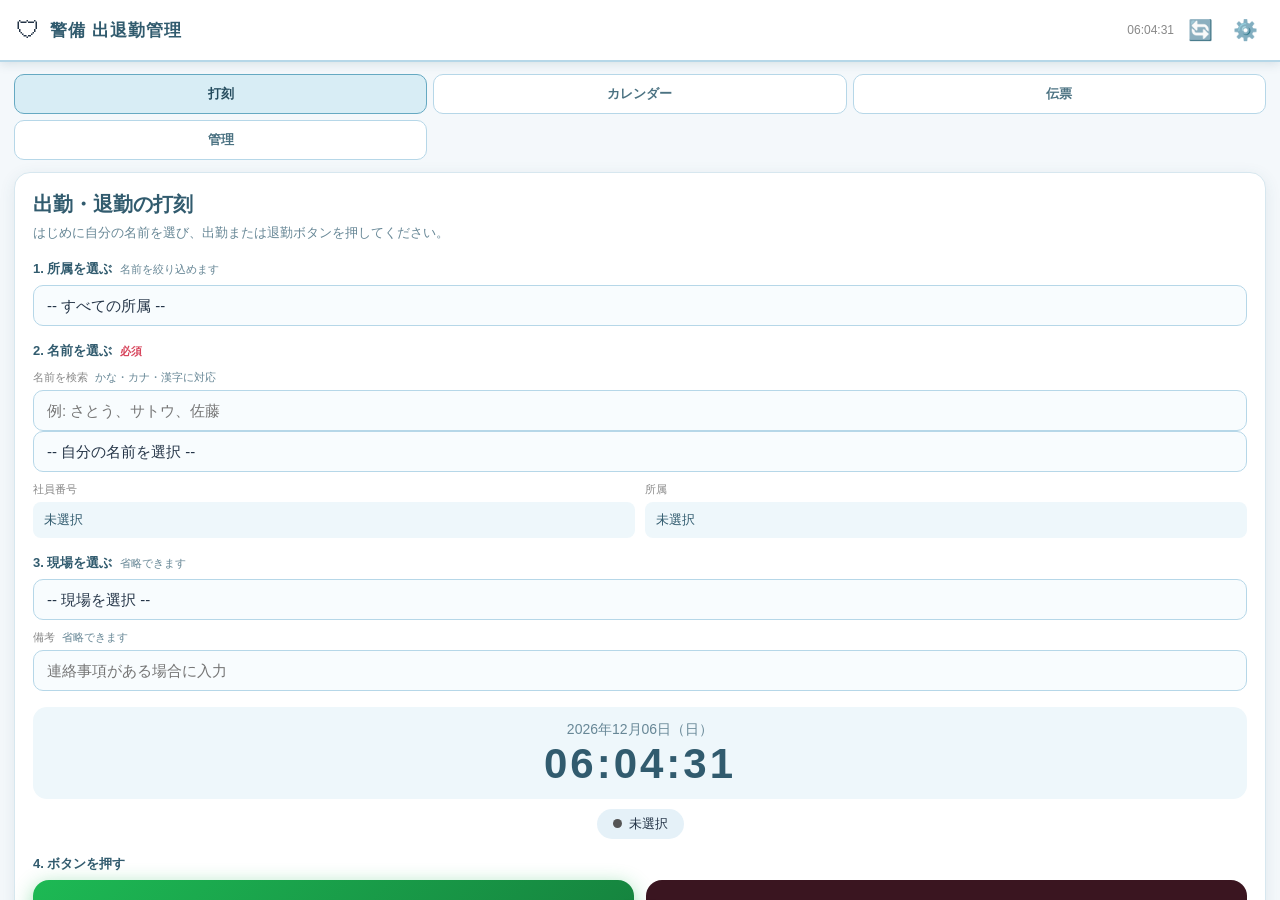
==== commit 76ea6586: "Add files via upload" ====
--- a/index.html
+++ b/index.html
@@ -228,6 +228,12 @@
     </div>
     <div class="field"><label>GPS</label><div class="readonly" id="gps-info">打刻時に自動取得します</div></div>
     <div class="small-note" id="line-status">LINE連携: 未設定でも通常利用できます</div>
+    <div class="quick-slip-box" id="line-registration-box" hidden>
+      <div class="quick-slip-title">LINE初回登録</div>
+      <div class="quick-slip-note">自分の社員番号を入力して申請してください。管理者の承認後、自動で本人として選択されます。</div>
+      <input type="text" id="line-registration-employee-number" inputmode="numeric" placeholder="社員番号を入力">
+      <button class="btn-quick-slip" type="button" onclick="submitLineRegistration()">LINE本人登録を申請</button>
+    </div>
     <div class="quick-slip-box">
       <div class="quick-slip-title">伝票の写真を送り忘れた場合</div>
       <div class="quick-slip-note">名前と現場を選び、下のボタンを押してください。今日の現場へ写真を追加します。</div>
@@ -274,6 +280,7 @@
         <button class="btn-mini" onclick="scrollAdminTo('admin-attendance-area')">打刻一覧</button>
         <button class="btn-mini" onclick="scrollAdminTo('admin-report-area')">日報管理</button>
         <button class="btn-mini" onclick="scrollAdminTo('admin-correction-area')">修正申請</button>
+        <button class="btn-mini" onclick="scrollAdminTo('admin-line-registration-area')">LINE登録申請</button>
         <button class="btn-mini" onclick="scrollAdminTo('admin-slip-area')">伝票一覧</button>
         <button class="btn-mini" onclick="scrollAdminTo('admin-open-shift-area')">未退勤者</button>
         <button class="btn-mini" onclick="scrollAdminTo('admin-missing-slip-area')">伝票未提出</button>
@@ -294,6 +301,11 @@
     <div class="card" id="admin-correction-area">
       <div class="history-header"><h2>修正申請</h2></div>
       <div id="admin-correction-list"></div>
+    </div>
+    <div class="card" id="admin-line-registration-area">
+      <div class="history-header"><h2>LINE登録申請</h2></div>
+      <p class="small-note">社員番号と氏名を確認して承認してください。承認すると社員台帳へ自動反映されます。</p>
+      <div id="admin-line-registration-list"></div>
     </div>
     <div class="card">
       <div class="section-label">管理画面</div>
@@ -421,7 +433,7 @@
 <div id="sending-overlay"><div class="spinner"></div><div class="sending-text" id="sending-text">データを送信中...</div></div>
 <div id="toast"></div>
 <script>
-const STORAGE_KEY='keibi_attendance_v3', SETTINGS_KEY='keibi_settings_v3', REPORT_KEY='keibi_daily_reports_v1', REPLY_KEY='keibi_admin_replies_v1', SLIP_KEY='keibi_slips_v1', CORRECTION_KEY='keibi_corrections_v1';
+const STORAGE_KEY='keibi_attendance_v3', SETTINGS_KEY='keibi_settings_v3', REPORT_KEY='keibi_daily_reports_v1', REPLY_KEY='keibi_admin_replies_v1', SLIP_KEY='keibi_slips_v1', CORRECTION_KEY='keibi_corrections_v1', LINE_REGISTRATION_KEY='keibi_line_registrations_v1';
 const STAFF_HISTORY_LIMIT=30, DEFAULT_LIFF_ID='2010265019-2Gb0NV6C';
 const WEEKDAYS=['日','月','火','水','木','金','土'];
 const IMPORTED_EMPLOYEE_LEDGER=[{"employeeNumber":"000000","name":"外注委託","department":"","enabled":"有効"},{"employeeNumber":"000001","name":"ニットーケイビ株式会社","department":"","enabled":"有効"},{"employeeNumber":"000002","name":"黒仁田 孝","department":"営業部","enabled":"有効"},{"employeeNumber":"000008","name":"川口 時男","department":"","enabled":"有効"},{"employeeNumber":"000015","name":"佐藤 昭浩","department":"","enabled":"有効"},{"employeeNumber":"000019","name":"酒井 昱雄","department":"","enabled":"有効"},{"employeeNumber":"000020","name":"成宮 義則","department":"","enabled":"有効"},{"employeeNumber":"000021","name":"村瀬 重樹","department":"","enabled":"有効"},{"employeeNumber":"000026","name":"尾関 喜朗","department":"","enabled":"有効"},{"employeeNumber":"000063","name":"加賀井 洋市","department":"","enabled":"有効"},{"employeeNumber":"000068","name":"岩永 耕造","department":"","enabled":"有効"},{"employeeNumber":"000069","name":"松本 一夫","department":"","enabled":"有効"},{"employeeNumber":"000082","name":"田中 恵","department":"","enabled":"有効"},{"employeeNumber":"000109","name":"出口 利明","department":"","enabled":"有効"},{"employeeNumber":"000119","name":"塩澤 実佳","department":"現場課","enabled":"有効"},{"employeeNumber":"000141","name":"山口 義隆","department":"","enabled":"有効"},{"employeeNumber":"000154","name":"福田 幸男","department":"","enabled":"有効"},{"employeeNumber":"000159","name":"松井 賢作","department":"","enabled":"有効"},{"employeeNumber":"000182","name":"佐久間 令人","department":"","enabled":"有効"},{"employeeNumber":"000188","name":"小出 裕清","department":"","enabled":"有効"},{"employeeNumber":"000202","name":"町屋敷 長生","department":"","enabled":"有効"},{"employeeNumber":"000209","name":"鈴木 寿一","department":"施設課","enabled":"有効"},{"employeeNumber":"000231","name":"森 健一郎","department":"","enabled":"有効"},{"employeeNumber":"000233","name":"北村 大樹","department":"","enabled":"有効"},{"employeeNumber":"000240","name":"萩原 孝司","department":"","enabled":"有効"},{"employeeNumber":"000244","name":"杉本 泰司","department":"現場課","enabled":"有効"},{"employeeNumber":"000247","name":"小橋 甲二","department":"","enabled":"有効"},{"employeeNumber":"000257","name":"河村 民雄","department":"","enabled":"有効"},{"employeeNumber":"000260","name":"落合 敦史","department":"施設課","enabled":"有効"},{"employeeNumber":"000282","name":"村上 理香","department":"","enabled":"有効"},{"employeeNumber":"000284","name":"蓑田 祐也","department":"現場課","enabled":"有効"},{"employeeNumber":"000285","name":"森 真人","department":"施設課","enabled":"有効"},{"employeeNumber":"000297","name":"代田 彰弘","department":"","enabled":"有効"},{"employeeNumber":"000301","name":"鍋島 慶","department":"","enabled":"有効"},{"employeeNumber":"000305","name":"奥村 高志","department":"施設課","enabled":"有効"},{"employeeNumber":"000307","name":"杉浦 信光","department":"","enabled":"有効"},{"employeeNumber":"000310","name":"水野 善夫","department":"","enabled":"有効"},{"employeeNumber":"000311","name":"山中 博","department":"施設課","enabled":"有効"},{"employeeNumber":"000315","name":"平内 秀貴","department":"現場課","enabled":"有効"},{"employeeNumber":"000317","name":"川口 健太","department":"","enabled":"有効"},{"employeeNumber":"000319","name":"細谷 純一","department":"","enabled":"有効"},{"employeeNumber":"000321","name":"佐藤 茂樹","department":"施設課","enabled":"有効"},{"employeeNumber":"000323","name":"下木原 和幸","department":"","enabled":"有効"},{"employeeNumber":"000330","name":"加藤 薫","department":"","enabled":"有効"},{"employeeNumber":"000337","name":"北野 政弘","department":"","enabled":"有効"},{"employeeNumber":"000342","name":"酒井 昇","department":"","enabled":"有効"},{"employeeNumber":"000345","name":"松葉 浩男","department":"現場課","enabled":"有効"},{"employeeNumber":"000349","name":"塚本 典昭","department":"","enabled":"有効"},{"employeeNumber":"000367","name":"新田 和明","department":"","enabled":"有効"},{"employeeNumber":"000370","name":"川合 浩彦","department":"","enabled":"有効"},{"employeeNumber":"000371","name":"近藤 辰巳","department":"","enabled":"有効"},{"employeeNumber":"000373","name":"日置 清光","department":"","enabled":"有効"},{"employeeNumber":"000374","name":"村瀬 幸夫","department":"","enabled":"有効"},{"employeeNumber":"000375","name":"笹山 信一","department":"","enabled":"有効"},{"employeeNumber":"000376","name":"髙橋 亜也加","department":"","enabled":"有効"},{"employeeNumber":"000377","name":"井上 秀樹","department":"","enabled":"有効"},{"employeeNumber":"000381","name":"磯村 啓太","department":"施設課","enabled":"有効"},{"employeeNumber":"000383","name":"深谷 彰","department":"","enabled":"有効"},{"employeeNumber":"000384","name":"春日井 良男","department":"","enabled":"有効"},{"employeeNumber":"000385","name":"小林 三郎","department":"","enabled":"有効"},{"employeeNumber":"000386","name":"玉田 善裕","department":"","enabled":"有効"},{"employeeNumber":"000387","name":"照屋 力郎","department":"","enabled":"有効"},{"employeeNumber":"000388","name":"横江 奈恵子","department":"","enabled":"有効"},{"employeeNumber":"000389","name":"鈴村 拓馬","department":"","enabled":"有効"},{"employeeNumber":"000392","name":"西戸 正好","department":"","enabled":"有効"},{"employeeNumber":"000394","name":"德田 誠","department":"","enabled":"有効"},{"employeeNumber":"000396","name":"田中 敏文","department":"","enabled":"有効"},{"employeeNumber":"000397","name":"森下 盛","department":"","enabled":"有効"},{"employeeNumber":"000399","name":"大友 年也","department":"","enabled":"有効"},{"employeeNumber":"000400","name":"渡辺 好美","department":"","enabled":"有効"},{"employeeNumber":"000401","name":"久田 資尉","department":"","enabled":"有効"},{"employeeNumber":"000403","name":"中村 浩司","department":"","enabled":"有効"},{"employeeNumber":"000405","name":"飯塚 健二","department":"","enabled":"有効"},{"employeeNumber":"000406","name":"冨田 健一","department":"","enabled":"有効"},{"employeeNumber":"000409","name":"石内 智也","department":"","enabled":"有効"},{"employeeNumber":"000410","name":"鶴田 勇基","department":"","enabled":"有効"},{"employeeNumber":"000411","name":"鈴木 裕正","department":"","enabled":"有効"},{"employeeNumber":"000413","name":"林 弘幸","department":"","enabled":"有効"},{"employeeNumber":"000414","name":"稲垣 隆","department":"","enabled":"有効"},{"employeeNumber":"000415","name":"安村 典之","department":"","enabled":"有効"},{"employeeNumber":"000416","name":"三浦 博之","department":"","enabled":"有効"},{"employeeNumber":"000418","name":"佐藤 肇","department":"","enabled":"有効"},{"employeeNumber":"000419","name":"柴田 竜也","department":"現場課","enabled":"有効"},{"employeeNumber":"000420","name":"三戸田 光二","department":"","enabled":"有効"},{"employeeNumber":"000421","name":"松村 学","department":"","enabled":"有効"},{"employeeNumber":"000422","name":"坂 秀彦","department":"","enabled":"有効"},{"employeeNumber":"000423","name":"尾崎 典子","department":"","enabled":"有効"},{"employeeNumber":"000424","name":"安田 信秀","department":"","enabled":"有効"},{"employeeNumber":"000425","name":"名和 茂明","department":"","enabled":"有効"},{"employeeNumber":"000426","name":"川上 実","department":"","enabled":"有効"},{"employeeNumber":"000427","name":"鈴木 敬太","department":"","enabled":"有効"},{"employeeNumber":"000428","name":"川口 博貴","department":"","enabled":"有効"},{"employeeNumber":"000429","name":"加藤 正雄","department":"","enabled":"有効"},{"employeeNumber":"000430","name":"木村 信幸","department":"","enabled":"有効"},{"employeeNumber":"000431","name":"岡田 翔","department":"","enabled":"有効"},{"employeeNumber":"000432","name":"浅井 一浩","department":"","enabled":"有効"},{"employeeNumber":"000433","name":"勝川 博道","department":"","enabled":"有効"},{"employeeNumber":"000435","name":"後藤 叔功","department":"","enabled":"有効"},{"employeeNumber":"000436","name":"岡部 秀一","department":"","enabled":"有効"},{"employeeNumber":"000437","name":"山竹 公比己","department":"","enabled":"有効"},{"employeeNumber":"000438","name":"久保 弘祐","department":"","enabled":"有効"},{"employeeNumber":"000440","name":"山内 良雄","department":"","enabled":"有効"},{"employeeNumber":"000441","name":"日比 力男","department":"","enabled":"有効"},{"employeeNumber":"000442","name":"山口 松男","department":"","enabled":"有効"},{"employeeNumber":"000443","name":"成田 博志","department":"施設課","enabled":"有効"},{"employeeNumber":"000444","name":"後藤 康之","department":"","enabled":"有効"},{"employeeNumber":"000445","name":"小出 戦治","department":"","enabled":"有効"},{"employeeNumber":"000446","name":"宮本 美明","department":"","enabled":"有効"},{"employeeNumber":"000447","name":"三浦 茂広","department":"","enabled":"有効"},{"employeeNumber":"000448","name":"尾関 正紘","department":"施設課","enabled":"有効"},{"employeeNumber":"000449","name":"須藤 拓朗","department":"","enabled":"有効"},{"employeeNumber":"000450","name":"源川 大助","department":"","enabled":"有効"},{"employeeNumber":"000451","name":"安藤 彰宏","department":"","enabled":"有効"},{"employeeNumber":"000452","name":"村瀬 光昭","department":"","enabled":"有効"},{"employeeNumber":"000453","name":"折畑 愛","department":"","enabled":"有効"},{"employeeNumber":"000454","name":"佐藤 素通","department":"","enabled":"有効"},{"employeeNumber":"000455","name":"安永 昂史","department":"","enabled":"有効"},{"employeeNumber":"000456","name":"淺上 仁","department":"","enabled":"有効"},{"employeeNumber":"000457","name":"三輪 浩彦","department":"","enabled":"有効"},{"employeeNumber":"000458","name":"玉田 春香","department":"","enabled":"有効"},{"employeeNumber":"000459","name":"小﨑 隆雄","department":"","enabled":"有効"},{"employeeNumber":"000460","name":"西村 俊治","department":"","enabled":"有効"},{"employeeNumber":"000461","name":"宇佐美 智一","department":"","enabled":"有効"},{"employeeNumber":"000462","name":"藤井 修","department":"","enabled":"有効"},{"employeeNumber":"000463","name":"吉川 輝夫","department":"現場課","enabled":"有効"},{"employeeNumber":"000464","name":"前川 貴幸","department":"","enabled":"有効"},{"employeeNumber":"000465","name":"算用子 養一","department":"","enabled":"有効"},{"employeeNumber":"000466","name":"細野 純一","department":"","enabled":"有効"},{"employeeNumber":"000467","name":"森 一範","department":"","enabled":"有効"},{"employeeNumber":"000468","name":"鈴木 親房","department":"","enabled":"有効"},{"employeeNumber":"000469","name":"服部 明彦","department":"","enabled":"有効"},{"employeeNumber":"000470","name":"木下 修往","department":"","enabled":"有効"},{"employeeNumber":"000471","name":"田村 寛","department":"","enabled":"有効"},{"employeeNumber":"000472","name":"田路 廣行","department":"","enabled":"有効"},{"employeeNumber":"000473","name":"殿谷 隆俊","department":"","enabled":"有効"},{"employeeNumber":"000474","name":"中室 雅幸","department":"","enabled":"有効"},{"employeeNumber":"000475","name":"渡辺 好美","department":"","enabled":"有効"},{"employeeNumber":"000476","name":"畠山 弘志","department":"","enabled":"有効"},{"employeeNumber":"000477","name":"水谷 登","department":"","enabled":"有効"},{"employeeNumber":"000478","name":"荻野 廣見","department":"","enabled":"有効"},{"employeeNumber":"000479","name":"新村 英樹","department":"","enabled":"有効"},{"employeeNumber":"000480","name":"大平 渡","department":"","enabled":"有効"},{"employeeNumber":"000481","name":"黒木 岳史","department":"","enabled":"有効"},{"employeeNumber":"000482","name":"鈴木 史登","department":"","enabled":"有効"},{"employeeNumber":"000483","name":"山崎 直樹","department":"","enabled":"有効"},{"employeeNumber":"000484","name":"帆引 義晴","department":"","enabled":"有効"},{"employeeNumber":"000485","name":"宮原 京輔","department":"","enabled":"有効"},{"employeeNumber":"000486","name":"村山 貴俊","department":"現場課","enabled":"有効"},{"employeeNumber":"000487","name":"山際 雅稔","department":"","enabled":"有効"},{"employeeNumber":"000488","name":"小林 啓治","department":"","enabled":"有効"},{"employeeNumber":"000489","name":"筧 良幸","department":"","enabled":"有効"},{"employeeNumber":"000490","name":"山下 徹","department":"","enabled":"有効"},{"employeeNumber":"000491","name":"福田 利信","department":"","enabled":"有効"},{"employeeNumber":"000492","name":"後藤 文夫","department":"","enabled":"有効"},{"employeeNumber":"000493","name":"園部 郁男","department":"","enabled":"有効"},{"employeeNumber":"000494","name":"北條 和茂","department":"","enabled":"有効"},{"employeeNumber":"000495","name":"田中 佳二","department":"","enabled":"有効"},{"employeeNumber":"000496","name":"大田 海人","department":"","enabled":"有効"},{"employeeNumber":"000497","name":"茅原 一範","department":"","enabled":"有効"},{"employeeNumber":"000498","name":"松永 良夫","department":"","enabled":"有効"},{"employeeNumber":"000499","name":"滝 肇","department":"","enabled":"有効"},{"employeeNumber":"000500","name":"後藤 幸一","department":"","enabled":"有効"},{"employeeNumber":"000501","name":"吉田 清","department":"","enabled":"有効"},{"employeeNumber":"000502","name":"藤田 一雄","department":"","enabled":"有効"},{"employeeNumber":"000503","name":"児玉 勝久","department":"","enabled":"有効"},{"employeeNumber":"000504","name":"押野 匠","department":"","enabled":"有効"},{"employeeNumber":"000505","name":"桐山 広太","department":"","enabled":"有効"},{"employeeNumber":"000506","name":"大井 義樹","department":"","enabled":"有効"},{"employeeNumber":"000507","name":"丸山 育男","department":"","enabled":"有効"},{"employeeNumber":"000509","name":"西尾 雅好","department":"","enabled":"有効"},{"employeeNumber":"000510","name":"吉谷 真二","department":"","enabled":"有効"},{"employeeNumber":"000511","name":"吉井 清","department":"","enabled":"有効"},{"employeeNumber":"000512","name":"平野 光洋","department":"","enabled":"有効"},{"employeeNumber":"000513","name":"鳥川 幸二","department":"","enabled":"有効"},{"employeeNumber":"000514","name":"河合 智","department":"","enabled":"有効"},{"employeeNumber":"000515","name":"中村 将太","department":"","enabled":"有効"},{"employeeNumber":"000516","name":"長谷川 一貴","department":"現場課","enabled":"有効"},{"employeeNumber":"000517","name":"山城 勇太","department":"","enabled":"有効"},{"employeeNumber":"000518","name":"伊藤 正雄","department":"","enabled":"有効"},{"employeeNumber":"000519","name":"大坪 瞳","department":"","enabled":"有効"},{"employeeNumber":"000520","name":"伊与田 博文","department":"","enabled":"有効"},{"employeeNumber":"000521","name":"神谷 俊輝","department":"","enabled":"有効"},{"employeeNumber":"000522","name":"鈴村 直規","department":"","enabled":"有効"},{"employeeNumber":"000523","name":"高塚 進一","department":"","enabled":"有効"},{"employeeNumber":"000524","name":"坂口 秀二","department":"","enabled":"有効"},{"employeeNumber":"000525","name":"秩父 篤","department":"現場課","enabled":"有効"},{"employeeNumber":"000526","name":"渡邉 茉琳","department":"","enabled":"有効"},{"employeeNumber":"000527","name":"天野昇","department":"","enabled":"有効"},{"employeeNumber":"000528","name":"大矢信行","department":"","enabled":"有効"},{"employeeNumber":"000529","name":"鎌倉 泰成","department":"","enabled":"有効"},{"employeeNumber":"000530","name":"伊藤 道弘","department":"","enabled":"有効"},{"employeeNumber":"000531","name":"𠮷川 昌克","department":"","enabled":"有効"},{"employeeNumber":"000532","name":"上原 隆","department":"","enabled":"有効"},{"employeeNumber":"000533","name":"今枝 裕雅","department":"","enabled":"有効"},{"employeeNumber":"000534","name":"吉田 知典","department":"","enabled":"有効"},{"employeeNumber":"000535","name":"甲斐 正人","department":"","enabled":"有効"},{"employeeNumber":"000536","name":"三鍋 正幸","department":"","enabled":"有効"},{"employeeNumber":"000537","name":"丹羽 由夫","department":"","enabled":"有効"},{"employeeNumber":"000538","name":"加藤 光延","department":"","enabled":"有効"},{"employeeNumber":"000539","name":"引地 浩二","department":"","enabled":"有効"},{"employeeNumber":"000540","name":"阿部 元晴","department":"","enabled":"有効"},{"employeeNumber":"000541","name":"島田 賢治","department":"","enabled":"有効"},{"employeeNumber":"000542","name":"中島 幹彦","department":"","enabled":"有効"},{"employeeNumber":"000543","name":"藤山 敏治","department":"","enabled":"有効"},{"employeeNumber":"000544","name":"大原 泰一郎","department":"","enabled":"有効"},{"employeeNumber":"000545","name":"日美 直樹","department":"","enabled":"有効"},{"employeeNumber":"000546","name":"毛利 寛司","department":"","enabled":"有効"},{"employeeNumber":"000547","name":"木村 武広","department":"","enabled":"有効"},{"employeeNumber":"000548","name":"原 圭吾","department":"","enabled":"有効"},{"employeeNumber":"000549","name":"加藤 保","department":"","enabled":"有効"},{"employeeNumber":"000550","name":"坪井 哲志","department":"","enabled":"有効"},{"employeeNumber":"000551","name":"本多 吉明","department":"","enabled":"有効"},{"employeeNumber":"000552","name":"安藤 健三郎","department":"","enabled":"有効"},{"employeeNumber":"000553","name":"小山 成鐘","department":"","enabled":"有効"},{"employeeNumber":"000554","name":"渡邉 訓","department":"","enabled":"有効"},{"employeeNumber":"000555","name":"中島 政美","department":"","enabled":"有効"},{"employeeNumber":"000556","name":"長谷川 幹夫","department":"","enabled":"有効"},{"employeeNumber":"000557","name":"宇野 峻規","department":"","enabled":"有効"},{"employeeNumber":"000558","name":"木村 文昭","department":"","enabled":"有効"},{"employeeNumber":"000559","name":"加藤 那央也","department":"","enabled":"有効"},{"employeeNumber":"000560","name":"杉浦 富夫","department":"","enabled":"有効"},{"employeeNumber":"000561","name":"猪瀨 哲幸","department":"","enabled":"有効"},{"employeeNumber":"000562","name":"奥村 成子","department":"","enabled":"有効"},{"employeeNumber":"000563","name":"浅野 雅道","department":"","enabled":"有効"},{"employeeNumber":"000564","name":"堀田  康弘","department":"","enabled":"有効"},{"employeeNumber":"000565","name":"中屋敷 拓海","department":"","enabled":"有効"},{"employeeNumber":"000566","name":"甲斐 正成","department":"","enabled":"有効"},{"employeeNumber":"000567","name":"中西 敬郎","department":"","enabled":"有効"},{"employeeNumber":"000568","name":"鎌倉 秀治","department":"","enabled":"有効"},{"employeeNumber":"000569","name":"山内 敏通","department":"","enabled":"有効"},{"employeeNumber":"000570","name":"岡田 賢実","department":"","enabled":"有効"},{"employeeNumber":"000571","name":"荒木 昭年","department":"","enabled":"有効"},{"employeeNumber":"000572","name":"森田 直人","department":"","enabled":"有効"},{"employeeNumber":"000573","name":"伊藤 忠義","department":"","enabled":"有効"},{"employeeNumber":"000574","name":"成田 光男","department":"","enabled":"有効"},{"employeeNumber":"000575","name":"石田 知弘","department":"","enabled":"有効"},{"employeeNumber":"000576","name":"小岸 良光","department":"","enabled":"有効"},{"employeeNumber":"000577","name":"西村 圭介","department":"","enabled":"有効"},{"employeeNumber":"000578","name":"小林 三郎","department":"","enabled":"有効"},{"employeeNumber":"000579","name":"竹村 有作","department":"","enabled":"有効"},{"employeeNumber":"000580","name":"安田 伸行","department":"施設課","enabled":"有効"},{"employeeNumber":"000581","name":"樋江井 好弘","department":"","enabled":"有効"},{"employeeNumber":"000582","name":"北嶋 啓人","department":"","enabled":"有効"},{"employeeNumber":"000583","name":"鍋島 将人","department":"現場課","enabled":"有効"},{"employeeNumber":"000584","name":"板倉 隆","department":"","enabled":"有効"},{"employeeNumber":"000585","name":"前田 透","department":"","enabled":"有効"},{"employeeNumber":"000586","name":"木村 忠載","department":"","enabled":"有効"},{"employeeNumber":"000587","name":"赤瀬 絵美","department":"","enabled":"有効"},{"employeeNumber":"000588","name":"小林 伸一","department":"","enabled":"有効"},{"employeeNumber":"000589","name":"大野 悟","department":"","enabled":"有効"},{"employeeNumber":"000590","name":"鹿野 義一","department":"","enabled":"有効"},{"employeeNumber":"000591","name":"田中 秀明","department":"施設課","enabled":"有効"},{"employeeNumber":"000592","name":"崔 雄貴","department":"","enabled":"有効"},{"employeeNumber":"000593","name":"犬塚 一彦","department":"","enabled":"有効"},{"employeeNumber":"000594","name":"安達 康裕","department":"","enabled":"有効"},{"employeeNumber":"000595","name":"加藤 正浩","department":"","enabled":"有効"},{"employeeNumber":"000596","name":"段下 伸吾","department":"","enabled":"有効"},{"employeeNumber":"000597","name":"寺崎 雅弘","department":"","enabled":"有効"},{"employeeNumber":"000598","name":"新實 誠一郎","department":"","enabled":"有効"},{"employeeNumber":"000599","name":"鈴木 亨","department":"","enabled":"有効"},{"employeeNumber":"000600","name":"古江 伸行","department":"","enabled":"有効"},{"employeeNumber":"000601","name":"万田 敦司","department":"","enabled":"有効"},{"employeeNumber":"000602","name":"迫 洋一","department":"","enabled":"有効"},{"employeeNumber":"000603","name":"柿村 勝利","department":"","enabled":"有効"},{"employeeNumber":"000604","name":"澤田 亮太","department":"","enabled":"有効"},{"employeeNumber":"000605","name":"水野 美沙","department":"","enabled":"有効"},{"employeeNumber":"000606","name":"井手 浩太朗","department":"","enabled":"有効"},{"employeeNumber":"000607","name":"榊原 睦夫","department":"","enabled":"有効"},{"employeeNumber":"000608","name":"有賀 敏雄","department":"","enabled":"有効"},{"employeeNumber":"000609","name":"佐藤 大介","department":"","enabled":"有効"},{"employeeNumber":"000610","name":"小河 義彦","department":"","enabled":"有効"},{"employeeNumber":"000611","name":"小川 勝己","department":"","enabled":"有効"},{"employeeNumber":"000612","name":"坂本 伸一","department":"","enabled":"有効"},{"employeeNumber":"000613","name":"村中 雄二","department":"","enabled":"有効"},{"employeeNumber":"000614","name":"出塚 翔栄","department":"現場課","enabled":"有効"},{"employeeNumber":"000615","name":"榊原 彩夏","department":"","enabled":"有効"},{"employeeNumber":"000616","name":"鈴木 光博","department":"","enabled":"有効"},{"employeeNumber":"000617","name":"中村 武夫","department":"","enabled":"有効"},{"employeeNumber":"000618","name":"岡本 進一郎","department":"","enabled":"有効"},{"employeeNumber":"000619","name":"近藤 泰尚","department":"","enabled":"有効"},{"employeeNumber":"000620","name":"村松 和俊","department":"","enabled":"有効"},{"employeeNumber":"000621","name":"一柳 忠男","department":"","enabled":"有効"},{"employeeNumber":"000622","name":"須田 義信","department":"","enabled":"有効"},{"employeeNumber":"000623","name":"髙岡 克行","department":"","enabled":"有効"},{"employeeNumber":"000624","name":"後藤 しおり","department":"","enabled":"有効"},{"employeeNumber":"000625","name":"木下 徹朗","department":"","enabled":"有効"},{"employeeNumber":"000626","name":"村田 達哉","department":"","enabled":"有効"},{"employeeNumber":"000627","name":"與那嶺 政英","department":"","enabled":"有効"},{"employeeNumber":"000628","name":"山内 貴博","department":"","enabled":"有効"},{"employeeNumber":"000629","name":"長谷部 均","department":"","enabled":"有効"},{"employeeNumber":"000630","name":"伊東 英治","department":"","enabled":"有効"},{"employeeNumber":"000631","name":"境 大雅","department":"","enabled":"有効"},{"employeeNumber":"000632","name":"田嶋 謙一","department":"","enabled":"有効"},{"employeeNumber":"000633","name":"塩野 安広","department":"","enabled":"有効"},{"employeeNumber":"000635","name":"今川一博","department":"","enabled":"有効"},{"employeeNumber":"000636","name":"榊原和則","department":"","enabled":"有効"},{"employeeNumber":"000637","name":"前田和三","department":"","enabled":"有効"},{"employeeNumber":"000638","name":"船津 欣史","department":"","enabled":"有効"},{"employeeNumber":"000639","name":"櫻井義久","department":"","enabled":"有効"},{"employeeNumber":"000640","name":"細井 康浩","department":"","enabled":"有効"},{"employeeNumber":"000641","name":"熊谷 裕之","department":"","enabled":"有効"},{"employeeNumber":"000642","name":"竹内重人","department":"","enabled":"有効"},{"employeeNumber":"000643","name":"新山幹太","department":"","enabled":"有効"},{"employeeNumber":"000644","name":"吉野道子","department":"","enabled":"有効"},{"employeeNumber":"000645","name":"小宮山 和美","department":"","enabled":"有効"},{"employeeNumber":"000646","name":"植地 美歩","department":"","enabled":"有効"},{"employeeNumber":"000647","name":"島田 修一","department":"","enabled":"有効"},{"employeeNumber":"000648","name":"江端 良紀","department":"","enabled":"有効"},{"employeeNumber":"000649","name":"荒巻 公彦","department":"","enabled":"有効"},{"employeeNumber":"000650","name":"福本 敏夫","department":"","enabled":"有効"},{"employeeNumber":"000651","name":"横井 豊彦","department":"","enabled":"有効"},{"employeeNumber":"000653","name":"安井 直樹","department":"","enabled":"有効"},{"employeeNumber":"000654","name":"梅田 陽一","department":"","enabled":"有効"},{"employeeNumber":"000655","name":"荒川 寛之","department":"","enabled":"有効"},{"employeeNumber":"000656","name":"松下 武司","department":"","enabled":"有効"},{"employeeNumber":"000657","name":"曽根 幸男","department":"","enabled":"有効"},{"employeeNumber":"000658","name":"上田 誉治","department":"","enabled":"有効"},{"employeeNumber":"000659","name":"木村 雅彦","department":"","enabled":"有効"},{"employeeNumber":"000660","name":"岡崎 伸司","department":"","enabled":"有効"},{"employeeNumber":"000661","name":"内野 裕夫","department":"","enabled":"有効"},{"employeeNumber":"000662","name":"小池 周之助","department":"","enabled":"有効"},{"employeeNumber":"000663","name":"熊谷 哲郎","department":"","enabled":"有効"},{"employeeNumber":"000664","name":"神之田 康二","department":"","enabled":"有効"},{"employeeNumber":"000665","name":"永井 和尋","department":"","enabled":"有効"},{"employeeNumber":"000666","name":"山下 菊治","department":"","enabled":"有効"},{"employeeNumber":"000667","name":"各務 正一","department":"","enabled":"有効"},{"employeeNumber":"000668","name":"片岡 大介","department":"施設課","enabled":"有効"},{"employeeNumber":"000669","name":"江刈内 満","department":"","enabled":"有効"},{"employeeNumber":"000670","name":"白井 実","department":"","enabled":"有効"},{"employeeNumber":"000671","name":"北川 武彦","department":"","enabled":"有効"},{"employeeNumber":"000672","name":"藤田 茂","department":"","enabled":"有効"},{"employeeNumber":"000673","name":"畦地 文紀","department":"","enabled":"有効"},{"employeeNumber":"000674","name":"大石 豊喜","department":"","enabled":"有効"},{"employeeNumber":"000675","name":"小島 征也","department":"","enabled":"有効"},{"employeeNumber":"000676","name":"武居 義則","department":"","enabled":"有効"},{"employeeNumber":"000677","name":"小野木 大将","department":"","enabled":"有効"},{"employeeNumber":"000678","name":"山川 大輔","department":"","enabled":"有効"},{"employeeNumber":"000679","name":"萩原 昭夫","department":"","enabled":"有効"},{"employeeNumber":"000680","name":"伊藤 浩一","department":"","enabled":"有効"},{"employeeNumber":"000681","name":"杉原 直博","department":"","enabled":"有効"},{"employeeNumber":"000682","name":"井村 誠","department":"","enabled":"有効"},{"employeeNumber":"000683","name":"江口 真","department":"","enabled":"有効"},{"employeeNumber":"000684","name":"岡村信男","department":"","enabled":"有効"},{"employeeNumber":"000685","name":"池田 武司","department":"","enabled":"有効"},{"employeeNumber":"000686","name":"龍野 零武","department":"","enabled":"有効"},{"employeeNumber":"000687","name":"美和 利江","department":"","enabled":"有効"},{"employeeNumber":"000688","name":"田中 志典","department":"","enabled":"有効"},{"employeeNumber":"000689","name":"木村 直司","department":"","enabled":"有効"},{"employeeNumber":"000690","name":"大坪 瞳","department":"現場課","enabled":"有効"},{"employeeNumber":"000691","name":"吉田 浩章","department":"","enabled":"有効"},{"employeeNumber":"000692","name":"奥原 孝幸","department":"","enabled":"有効"},{"employeeNumber":"000693","name":"中川 具文","department":"","enabled":"有効"},{"employeeNumber":"000694","name":"原 充諭","department":"","enabled":"有効"},{"employeeNumber":"000695","name":"中岡 昇","department":"","enabled":"有効"},{"employeeNumber":"000696","name":"石川 鉄也","department":"施設課","enabled":"有効"},{"employeeNumber":"000697","name":"本江 雅樹","department":"施設課","enabled":"有効"},{"employeeNumber":"000698","name":"牧野","department":"","enabled":"有効"},{"employeeNumber":"000699","name":"犬飼 健喜","department":"","enabled":"有効"},{"employeeNumber":"000700","name":"山本","department":"","enabled":"有効"},{"employeeNumber":"000701","name":"斉藤 代司徳","department":"","enabled":"有効"},{"employeeNumber":"000702","name":"村中 講詩朗","department":"","enabled":"有効"},{"employeeNumber":"000703","name":"滝田 愛子","department":"","enabled":"有効"},{"employeeNumber":"000704","name":"大木 正一","department":"","enabled":"有効"},{"employeeNumber":"000705","name":"花植 広樹","department":"","enabled":"有効"},{"employeeNumber":"000706","name":"鈴木 孝宏","department":"施設課","enabled":"有効"},{"employeeNumber":"000707","name":"奥田 湧基","department":"","enabled":"有効"},{"employeeNumber":"000708","name":"富田 耕司","department":"","enabled":"有効"},{"employeeNumber":"000709","name":"上瀬戸 勇樹","department":"","enabled":"有効"},{"employeeNumber":"000710","name":"加藤 勲","department":"","enabled":"有効"},{"employeeNumber":"000711","name":"佐藤 邦彦","department":"現場課","enabled":"有効"},{"employeeNumber":"000712","name":"張 磊","department":"","enabled":"有効"},{"employeeNumber":"000713","name":"柿崎 禎","department":"","enabled":"有効"},{"employeeNumber":"000714","name":"渡辺 真言","department":"","enabled":"有効"},{"employeeNumber":"000715","name":"仲川 浩一","department":"施設課","enabled":"有効"},{"employeeNumber":"000716","name":"足立 修一","department":"","enabled":"有効"},{"employeeNumber":"000717","name":"中島 泰光","department":"","enabled":"有効"},{"employeeNumber":"000718","name":"榊原 守一","department":"","enabled":"有効"},{"employeeNumber":"000719","name":"船戸 祐子","department":"","enabled":"有効"},{"employeeNumber":"000720","name":"舟橋 明宏","department":"","enabled":"有効"},{"employeeNumber":"000721","name":"大嶋 健","department":"","enabled":"有効"},{"employeeNumber":"000722","name":"濱津 誠二","department":"","enabled":"有効"},{"employeeNumber":"000723","name":"中島 秀二","department":"施設課","enabled":"有効"},{"employeeNumber":"000724","name":"林田 才生","department":"","enabled":"有効"},{"employeeNumber":"000725","name":"成田 勝彦","department":"現場課","enabled":"有効"},{"employeeNumber":"000726","name":"秋本 昇吾","department":"","enabled":"有効"},{"employeeNumber":"000727","name":"三輪 芳久","department":"施設課","enabled":"有効"},{"employeeNumber":"000728","name":"市脇 勝彦","department":"","enabled":"有効"},{"employeeNumber":"000729","name":"小林 裕二","department":"","enabled":"有効"},{"employeeNumber":"000730","name":"髙畑 一憲","department":"","enabled":"有効"},{"employeeNumber":"000731","name":"中田 剛","department":"","enabled":"有効"},{"employeeNumber":"000732","name":"松元 奈津子","department":"","enabled":"有効"},{"employeeNumber":"000733","name":"片岡 善行","department":"","enabled":"有効"},{"employeeNumber":"000734","name":"鈴木 和之","department":"","enabled":"有効"},{"employeeNumber":"000735","name":"山田 力男","department":"","enabled":"有効"},{"employeeNumber":"000736","name":"坂本 晃一","department":"","enabled":"有効"},{"employeeNumber":"000737","name":"長江 常善","department":"","enabled":"有効"},{"employeeNumber":"000738","name":"高安 正信","department":"","enabled":"有効"},{"employeeNumber":"000739","name":"須田 正巳","department":"","enabled":"有効"},{"employeeNumber":"000740","name":"井村 隆太","department":"","enabled":"有効"},{"employeeNumber":"000741","name":"野田 俊司","department":"施設課","enabled":"有効"},{"employeeNumber":"000742","name":"前田 吉輝","department":"","enabled":"有効"},{"employeeNumber":"000743","name":"近藤 直希","department":"","enabled":"有効"},{"employeeNumber":"000744","name":"杉浦 康藏","department":"","enabled":"有効"},{"employeeNumber":"000745","name":"佐藤 慶","department":"施設課","enabled":"有効"},{"employeeNumber":"000746","name":"伊藤 智輝","department":"","enabled":"有効"},{"employeeNumber":"000747","name":"井川 智仁","department":"","enabled":"有効"},{"employeeNumber":"000748","name":"木下 翔太","department":"","enabled":"有効"},{"employeeNumber":"000749","name":"金平 哲太郎","department":"","enabled":"有効"},{"employeeNumber":"000750","name":"山本 みどり","department":"","enabled":"有効"},{"employeeNumber":"000751","name":"中務 忠夫","department":"","enabled":"有効"},{"employeeNumber":"000752","name":"森野 正","department":"","enabled":"有効"},{"employeeNumber":"000753","name":"川西 浩一","department":"","enabled":"有効"},{"employeeNumber":"000754","name":"奥川 英明","department":"","enabled":"有効"},{"employeeNumber":"000755","name":"田岡 康敏","department":"","enabled":"有効"},{"employeeNumber":"000756","name":"川合 浩二","department":"","enabled":"有効"},{"employeeNumber":"000757","name":"鈴木 哲夫","department":"","enabled":"有効"},{"employeeNumber":"000758","name":"土田 正信","department":"","enabled":"有効"},{"employeeNumber":"000759","name":"梅村 保夫","department":"","enabled":"有効"},{"employeeNumber":"000760","name":"河邉 魁斗","department":"","enabled":"有効"},{"employeeNumber":"000761","name":"伊藤 準矢","department":"","enabled":"有効"},{"employeeNumber":"000762","name":"一柳 弘勝","department":"","enabled":"有効"},{"employeeNumber":"000763","name":"勝 清孝","department":"営業部","enabled":"有効"},{"employeeNumber":"000764","name":"坂野 晃史","department":"","enabled":"有効"},{"employeeNumber":"000765","name":"幸光 都弥","department":"","enabled":"有効"},{"employeeNumber":"000766","name":"長瀬 賢広","department":"現場課","enabled":"有効"},{"employeeNumber":"000767","name":"永野 一也","department":"","enabled":"有効"},{"employeeNumber":"000768","name":"森本 真吾","department":"","enabled":"有効"},{"employeeNumber":"000769","name":"内田 英和","department":"","enabled":"有効"},{"employeeNumber":"000770","name":"星野 恵二郎","department":"","enabled":"有効"},{"employeeNumber":"000771","name":"安井 政孝","department":"","enabled":"有効"},{"employeeNumber":"000772","name":"横地 浩人","department":"","enabled":"有効"},{"employeeNumber":"000773","name":"米山 雅浩","department":"","enabled":"有効"},{"employeeNumber":"000774","name":"大館 正和","department":"","enabled":"有効"},{"employeeNumber":"000775","name":"只野 哲良","department":"","enabled":"有効"},{"employeeNumber":"000776","name":"平野 明","department":"","enabled":"有効"},{"employeeNumber":"000777","name":"長谷川 正幸","department":"","enabled":"有効"},{"employeeNumber":"000778","name":"三矢 英人","department":"","enabled":"有効"},{"employeeNumber":"000779","name":"若師 裕司","department":"","enabled":"有効"},{"employeeNumber":"000780","name":"水谷 道徳","department":"","enabled":"有効"},{"employeeNumber":"000781","name":"酒井 和也","department":"","enabled":"有効"},{"employeeNumber":"000782","name":"遠藤","department":"","enabled":"有効"},{"employeeNumber":"000783","name":"伊藤 嘉奈子","department":"","enabled":"有効"},{"employeeNumber":"000784","name":"小澤 和文","department":"","enabled":"有効"},{"employeeNumber":"000785","name":"西島 靖博","department":"","enabled":"有効"},{"employeeNumber":"000786","name":"山元 伸","department":"","enabled":"有効"},{"employeeNumber":"000787","name":"松下 洋一","department":"","enabled":"有効"},{"employeeNumber":"000788","name":"竹中 雄二","department":"","enabled":"有効"},{"employeeNumber":"000789","name":"加藤 公一","department":"","enabled":"有効"},{"employeeNumber":"000790","name":"岡村 一夫","department":"","enabled":"有効"},{"employeeNumber":"000791","name":"平野 伸治","department":"","enabled":"有効"},{"employeeNumber":"000792","name":"鈴木 清春","department":"","enabled":"有効"},{"employeeNumber":"000793","name":"樋口 佐登志","department":"","enabled":"有効"},{"employeeNumber":"000794","name":"倉本 和也","department":"","enabled":"有効"},{"employeeNumber":"000795","name":"生田 和也","department":"","enabled":"有効"},{"employeeNumber":"000796","name":"加藤 芳美","department":"","enabled":"有効"},{"employeeNumber":"000797","name":"山口 慎也","department":"","enabled":"有効"},{"employeeNumber":"000798","name":"稲垣 伸一","department":"","enabled":"有効"},{"employeeNumber":"000799","name":"都築 広明","department":"","enabled":"有効"},{"employeeNumber":"000800","name":"長縄 満","department":"","enabled":"有効"},{"employeeNumber":"000801","name":"山田 経二","department":"施設課","enabled":"有効"},{"employeeNumber":"000802","name":"久野 隆史","department":"","enabled":"有効"},{"employeeNumber":"000803","name":"加藤 蓮太","department":"","enabled":"有効"},{"employeeNumber":"000804","name":"大橋 正志","department":"施設課","enabled":"有効"},{"employeeNumber":"000805","name":"杉浦 忠宴","department":"","enabled":"有効"},{"employeeNumber":"000806","name":"大木 雅秀","department":"","enabled":"有効"},{"employeeNumber":"000900","name":"大庭 醇也","department":"","enabled":"有効"},{"employeeNumber":"000901","name":"芹澤 亮","department":"","enabled":"有効"},{"employeeNumber":"000902","name":"川口 優衣","department":"","enabled":"有効"},{"employeeNumber":"000903","name":"鈴木 久範","department":"","enabled":"有効"},{"employeeNumber":"000904","name":"渡邊 良友","department":"","enabled":"有効"},{"employeeNumber":"000905","name":"稲葉 輝彦","department":"","enabled":"有効"},{"employeeNumber":"000906","name":"眞嶌 哲平","department":"","enabled":"有効"},{"employeeNumber":"000907","name":"高橋 一将","department":"","enabled":"有効"},{"employeeNumber":"000908","name":"沼崎 成明","department":"","enabled":"有効"},{"employeeNumber":"000909","name":"神代 貴行","department":"","enabled":"有効"},{"employeeNumber":"000910","name":"齊藤 巧","department":"","enabled":"有効"},{"employeeNumber":"100000","name":"鹿野 尚宏","department":"","enabled":"有効"},{"employeeNumber":"199998","name":"田村 治","department":"","enabled":"有効"},{"employeeNumber":"199999","name":"渡辺 徳樹","department":"","enabled":"有効"},{"employeeNumber":"200001","name":"陽光建物","department":"","enabled":"有効"},{"employeeNumber":"200002","name":"明鏡管理","department":"","enabled":"有効"},{"employeeNumber":"200003","name":"(株)ANY","department":"","enabled":"有効"},{"employeeNumber":"200004","name":"五島","department":"","enabled":"有効"},{"employeeNumber":"777777","name":"シフト仮登録用","department":"","enabled":"有効"},{"employeeNumber":"888888","name":"sample-ST","department":"","enabled":"有効"},{"employeeNumber":"900001","name":"杉村 茂信","department":"","enabled":"有効"},{"employeeNumber":"900002","name":"倉知 正雄","department":"","enabled":"有効"},{"employeeNumber":"900003","name":"（外注）美健","department":"","enabled":"有効"},{"employeeNumber":"900004","name":"（外注）陽光建物","department":"","enabled":"有効"},{"employeeNumber":"900005","name":"（外注）明鏡管理","department":"","enabled":"有効"},{"employeeNumber":"900006","name":"（外注）中日本三愛設備","department":"","enabled":"有効"},{"employeeNumber":"900007","name":"加藤空調","department":"","enabled":"有効"},{"employeeNumber":"900008","name":"ジョイフル設備","department":"","enabled":"有効"},{"employeeNumber":"900009","name":"中央水道","department":"","enabled":"有効"},{"employeeNumber":"900010","name":"寺岡","department":"","enabled":"有効"},{"employeeNumber":"900012","name":"三和総合","department":"","enabled":"有効"},{"employeeNumber":"900014","name":"中部電気保安協会","department":"","enabled":"有効"},{"employeeNumber":"900015","name":"五島","department":"","enabled":"有効"},{"employeeNumber":"900017","name":"愛知県警備業協会","department":"","enabled":"有効"},{"employeeNumber":"900019","name":"ＮＥサンプル（Ｈ30.4～Ｈ30.9）","department":"","enabled":"有効"},{"employeeNumber":"900020","name":"ＮＥサンプル（Ｈ30.4～Ｈ30.9）","department":"","enabled":"有効"},{"employeeNumber":"900021","name":"ＳＴサンプル（Ｈ30.4～Ｈ30.9）","department":"","enabled":"有効"},{"employeeNumber":"900022","name":"ＲＤサンプル（Ｈ30.4～Ｈ30.9）","department":"","enabled":"有効"},{"employeeNumber":"900023","name":"ＳＰサンプル（Ｈ30.4～Ｈ30.9）","department":"","enabled":"有効"},{"employeeNumber":"900024","name":"ＮＥサンプル（Ｈ30.10～）","department":"","enabled":"有効"},{"employeeNumber":"900025","name":"ＳＴサンプル（Ｈ30.10～）","department":"","enabled":"有効"},{"employeeNumber":"900026","name":"ＲＤサンプル（Ｈ30.10～）","department":"","enabled":"有効"}];
@@ -553,6 +565,7 @@
 
 // LINE連携は任意です。LIFF IDが未設定の場合は通常のWebアプリとして動作します。
 function setLineStatus(message){const el=document.getElementById('line-status');if(el)el.textContent='LINE連携: '+message;}
+function toggleLineRegistration(show){const box=document.getElementById('line-registration-box');if(box)box.hidden=!show;}
 function loadLiffSdk(){
   if(window.liff)return Promise.resolve();
   return new Promise((resolve,reject)=>{
@@ -562,6 +575,7 @@
   });
 }
 async function initLineIntegration(){
+  toggleLineRegistration(false);
   if(!settings.liffId){setLineStatus('未設定でも通常利用できます');return;}
   if(location.protocol!=='https:'){setLineStatus('公開済みスマホ版から利用してください');return;}
   try{
@@ -575,13 +589,37 @@
     }
     lineProfile=await liff.getProfile();
     const guard=(settings.guards||[]).find(g=>g.lineUserId===lineProfile.userId);
-    if(!guard){setLineStatus(`${lineProfile.displayName} さんは社員台帳へ未登録です。LINEユーザーID: ${lineProfile.userId}`);return;}
+    if(!guard){
+      toggleLineRegistration(true);
+      setLineStatus(`${lineProfile.displayName} さんは未登録です。社員番号を入力して本人登録を申請してください`);
+      return;
+    }
     const select=document.getElementById('staff-select');
     if(select){select.value=guard.employeeNumber;fillGuardInfo(guard.employeeNumber);updateButtonStatus(guard.employeeNumber);}
     setLineStatus(`${guard.name} さんとして確認済み`);
   }catch(error){
     setLineStatus('通常Web版として利用中');
   }
+}
+
+function getLineRegistrations(){try{return JSON.parse(localStorage.getItem(LINE_REGISTRATION_KEY)||'[]');}catch(e){return[];}}
+function saveLineRegistrations(items){localStorage.setItem(LINE_REGISTRATION_KEY,JSON.stringify(items));}
+function submitLineRegistration(){
+  const input=document.getElementById('line-registration-employee-number');
+  const employeeNumber=(input?.value||'').trim();
+  if(!lineProfile?.userId){showToast('LINEから公開済みアプリを開いてください');return;}
+  const guard=getGuardByEmployeeNumber(employeeNumber);
+  if(!guard){showToast('社員番号が見つかりません');return;}
+  const items=getLineRegistrations();
+  if(items.some(x=>x.lineUserId===lineProfile.userId&&x.status==='申請中')){showToast('すでに申請済みです');return;}
+  const item={id:makeId('line-registration'),action:'lineRegistrationRequest',requestedAt:formatDatetime(new Date()),employeeNumber,name:guard.name,lineUserId:lineProfile.userId,lineDisplayName:lineProfile.displayName||'',status:'申請中',reviewedAt:'',reviewer:''};
+  items.push(item);
+  saveLineRegistrations(items);
+  sendGeneric(item);
+  if(input)input.value='';
+  toggleLineRegistration(false);
+  setLineStatus('本人登録を申請しました。管理者の承認をお待ちください');
+  showToast('LINE本人登録を申請しました','success');
 }
 
 function updateClock(){
@@ -941,6 +979,23 @@
   const items=[...getCorrections()].reverse();
   el.innerHTML=items.length?items.map(item=>`<div class="reply-item"><strong>${esc(item.status)}　${esc(item.targetDate)}　${esc(item.employeeNumber)}　${esc(item.name)}</strong><div>${esc(item.siteName)} ／ ${esc(item.correctionType)} ／ 希望 ${esc(item.requestedTime)}</div><div class="small-note">${esc(item.reason)}</div>${item.status==='申請中'?`<div class="admin-actions"><button class="btn-mini" onclick="reviewCorrection('${esc(item.id)}',true)">承認</button><button class="btn-mini btn-danger" onclick="reviewCorrection('${esc(item.id)}',false)">却下</button></div>`:''}</div>`).join(''):'<div class="history-empty">修正申請はありません</div>';
 }
+function renderAdminLineRegistrations(){
+  const el=document.getElementById('admin-line-registration-list');if(!el)return;
+  const items=[...getLineRegistrations()].reverse();
+  el.innerHTML=items.length?items.map(item=>`<div class="reply-item"><strong>${esc(item.status)}　${esc(item.employeeNumber)}　${esc(item.name)}</strong><div>LINE表示名: ${esc(item.lineDisplayName||'未取得')}</div><div class="small-note">申請日時: ${esc(item.requestedAt||'')}</div>${item.status==='申請中'?`<div class="admin-actions"><button class="btn-mini" onclick="reviewLineRegistration('${esc(item.id)}',true)">承認</button><button class="btn-mini btn-danger" onclick="reviewLineRegistration('${esc(item.id)}',false)">却下</button></div>`:''}</div>`).join(''):'<div class="history-empty">LINE登録申請はありません</div>';
+}
+function reviewLineRegistration(id,approved){
+  const items=getLineRegistrations(),index=items.findIndex(item=>item.id===id);if(index<0)return;
+  const item=items[index],guard=getGuardByEmployeeNumber(item.employeeNumber);
+  if(approved&&!guard){showToast('社員番号が社員台帳にありません');return;}
+  if(approved&&guard.lineUserId&&guard.lineUserId!==item.lineUserId&&!confirm('この社員には別のLINE登録があります。上書きしますか？'))return;
+  item.status=approved?'承認':'却下';item.reviewedAt=formatDatetime(new Date());item.reviewer='管理者';
+  saveLineRegistrations(items);
+  if(approved){guard.lineUserId=item.lineUserId;saveMasterSettings();}
+  sendGeneric({...item,action:'lineRegistrationRequest'});
+  renderAdmin();
+  showToast(approved?'LINE本人登録を承認しました':'LINE本人登録を却下しました','success');
+}
 function reviewCorrection(id,approved){
   const items=getCorrections(),index=items.findIndex(item=>item.id===id);if(index<0)return;
   const item=items[index];item.status=approved?'承認':'却下';item.reviewedAt=formatDatetime(new Date());item.reviewer='管理者';
@@ -1004,29 +1059,32 @@
 async function pushLocalData(){
   const history=getHistory().map(item=>item.id?item:{...item,id:makeId('attendance'),action:'attendance'});
   localStorage.setItem(STORAGE_KEY,JSON.stringify(history));
-  const items=[...history.map(item=>item.photo?{...item,photo:''}:item),...getReports(),...getSlips(),...getCorrections()];
+  const items=[...history.map(item=>item.photo?{...item,photo:''}:item),...getReports(),...getSlips(),...getCorrections(),...getLineRegistrations()];
   await Promise.allSettled([postSyncData({id:'master-snapshot',action:'masterSnapshot',guards:settings.guards||[],sites:settings.sites||[],updatedAt:formatDatetime(new Date())}),...items.map(postSyncData)]);
 }
 function applyCloudSync(data){
-  const items=Array.isArray(data.items)?data.items:[],history=getHistory(),reports=getReports(),slips=getSlips(),corrections=getCorrections();
+  const items=Array.isArray(data.items)?data.items:[],history=getHistory(),reports=getReports(),slips=getSlips(),corrections=getCorrections(),lineRegistrations=getLineRegistrations();
   const historyMap=new Map(history.map(item=>[item.id||`${item.datetime}::${item.name}::${item.type}`,item]));
   const reportMap=new Map(reports.map(item=>[item.id,item]));
   const slipMap=new Map(slips.map(item=>[item.id,item]));
   const correctionMap=new Map(corrections.map(item=>[item.id,item]));
+  const lineRegistrationMap=new Map(lineRegistrations.map(item=>[item.id,item]));
   items.forEach(item=>{
     if(item.action==='attendance')historyMap.set(item.id||`${item.datetime}::${item.name}::${item.type}`,{...historyMap.get(item.id),...item});
     if(item.action==='dailyReport')reportMap.set(item.id,{...reportMap.get(item.id),...item});
     if(item.action==='slip')slipMap.set(item.id,{...slipMap.get(item.id),...item});
     if(item.action==='correctionRequest')correctionMap.set(item.id,{...correctionMap.get(item.id),...item});
+    if(item.action==='lineRegistrationRequest')lineRegistrationMap.set(item.id,{...lineRegistrationMap.get(item.id),...item});
     if(item.action==='masterSnapshot'){settings.guards=item.guards||settings.guards;settings.sites=item.sites||settings.sites;}
   });
   localStorage.setItem(STORAGE_KEY,JSON.stringify([...historyMap.values()]));
   saveReports([...reportMap.values()]);
   localStorage.setItem(SLIP_KEY,JSON.stringify([...slipMap.values()]));
   saveCorrections([...correctionMap.values()]);
+  saveLineRegistrations([...lineRegistrationMap.values()]);
   settings.staffNames=[...new Set((settings.guards||[]).filter(g=>(g.enabled||'有効')!=='無効').map(g=>g.name))];
   localStorage.setItem(SETTINGS_KEY,JSON.stringify(settings));
-  renderMasters();renderHistory();renderReports();renderReplies();renderSlips();if(adminUnlocked)renderAdmin();
+  renderMasters();renderHistory();renderReports();renderReplies();renderSlips();if(adminUnlocked)renderAdmin();if(lineProfile)initLineIntegration();
 }
 
 function getSlips(){try{return JSON.parse(localStorage.getItem(SLIP_KEY)||'[]');}catch(e){return[];}}
@@ -1109,8 +1167,8 @@
 function getOpenShiftSessions(){return getWorkSessions().filter(session=>session.checkIn&&!session.checkOut);}
 function getMissingSlipSessions(){return getWorkSessions().filter(session=>session.checkOut&&!hasSlip(session));}
 function renderAdminDashboard(){
-  const open=getOpenShiftSessions(),missing=getMissingSlipSessions(),pending=getCorrections().filter(item=>item.status==='申請中'),summary=document.getElementById('admin-dashboard-summary');
-  if(summary)summary.innerHTML=`未退勤 <strong>${open.length}件</strong>　伝票未提出 <strong>${missing.length}件</strong>　修正申請 <strong>${pending.length}件</strong>`;
+  const open=getOpenShiftSessions(),missing=getMissingSlipSessions(),pending=getCorrections().filter(item=>item.status==='申請中'),linePending=getLineRegistrations().filter(item=>item.status==='申請中'),summary=document.getElementById('admin-dashboard-summary');
+  if(summary)summary.innerHTML=`未退勤 <strong>${open.length}件</strong>　伝票未提出 <strong>${missing.length}件</strong>　修正申請 <strong>${pending.length}件</strong>　LINE登録申請 <strong>${linePending.length}件</strong>`;
   const openList=document.getElementById('admin-open-shift-list');
   if(openList)openList.innerHTML=open.length?open.map(item=>`<tr><td>${esc(item.employeeNumber||'未登録')}</td><td>${esc(item.name)}</td><td>${esc(item.department||'')}</td><td>${esc(item.siteName||'未選択')}</td><td>${esc(item.checkIn)}</td></tr>`).join(''):summaryEmptyRow(5);
   const missingList=document.getElementById('admin-missing-slip-list');
@@ -1127,7 +1185,7 @@
   if(siteEditButton)siteEditButton.textContent=siteBulkEditMode?'編集を保存':'一覧を一括編集';
   const reports=getReports();
   reportList.innerHTML=reports.length?[...reports].reverse().map(r=>`<div class="reply-item"><strong>${esc(r.workDate)}　${esc(r.name)}　${esc(r.siteName||'現場未選択')}</strong><div><b>今日の感想:</b> ${esc(r.work||'なし')}</div><div class="admin-reply-box"><label>この感想への返事</label><textarea id="admin-reply-${esc(r.id)}" placeholder="隊員への返事を入力してください">${esc(r.reply||'')}</textarea><button class="btn-wide" onclick="saveAdminReply('${esc(r.id)}')">返事を保存</button>${r.reply?`<div class="admin-reply-meta">保存済み: ${esc(r.replier||'管理者')}　${esc(r.repliedAt||'')}</div>`:''}</div></div>`).join(''):'<div class="history-empty">今日の感想はまだありません</div>';
-  renderAdminHistory();renderAdminCalendar();renderAdminAttendanceSummaries();renderAdminDashboard();renderAdminCorrections();
+  renderAdminHistory();renderAdminCalendar();renderAdminAttendanceSummaries();renderAdminDashboard();renderAdminCorrections();renderAdminLineRegistrations();
   initAdminCollapsibles();
 }
 
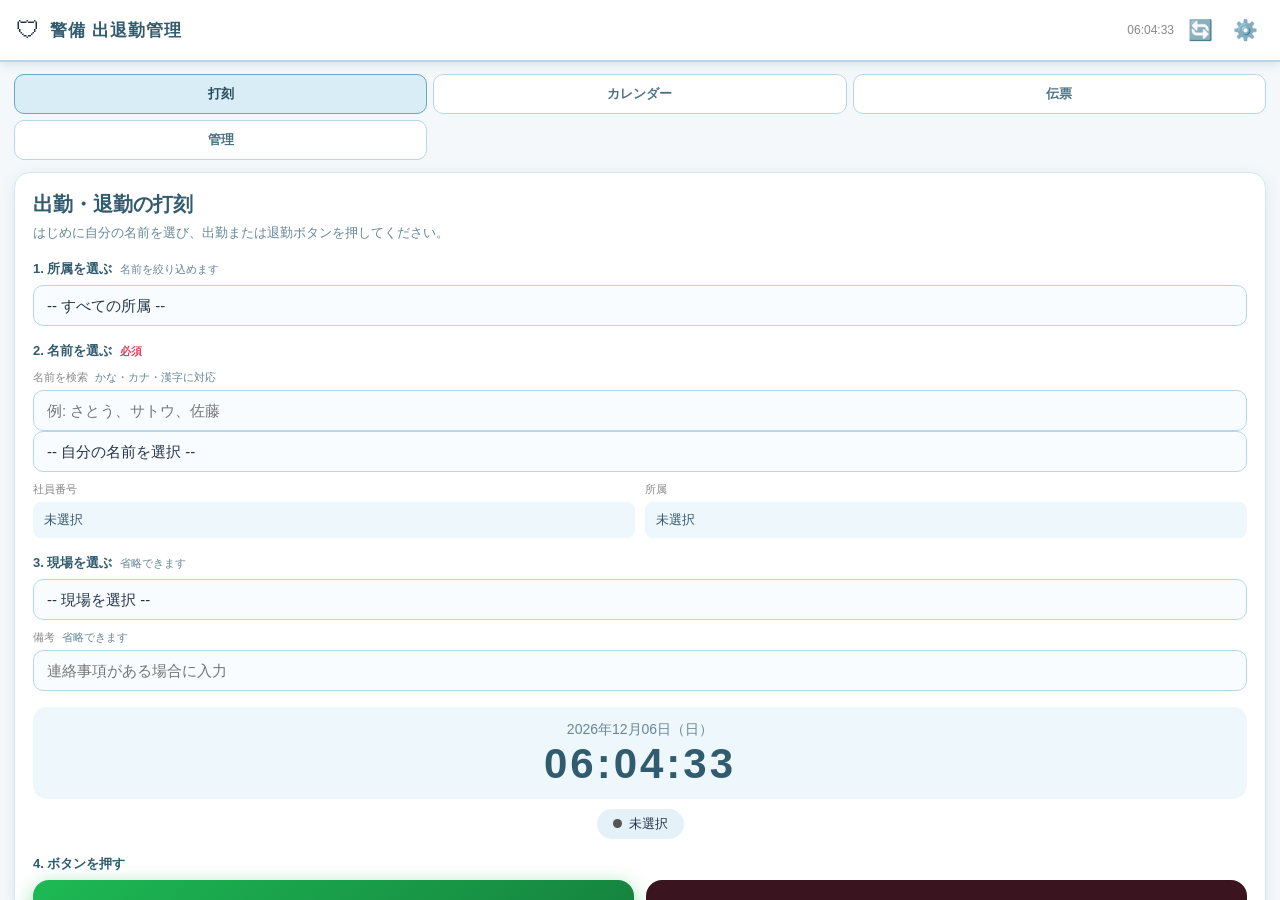
==== commit 676e951c: "Add files via upload" ====
--- a/index.html
+++ b/index.html
@@ -434,13 +434,14 @@
 <div id="toast"></div>
 <script>
 const STORAGE_KEY='keibi_attendance_v3', SETTINGS_KEY='keibi_settings_v3', REPORT_KEY='keibi_daily_reports_v1', REPLY_KEY='keibi_admin_replies_v1', SLIP_KEY='keibi_slips_v1', CORRECTION_KEY='keibi_corrections_v1', LINE_REGISTRATION_KEY='keibi_line_registrations_v1';
-const STAFF_HISTORY_LIMIT=30, DEFAULT_LIFF_ID='2010265019-2Gb0NV6C';
+const STAFF_HISTORY_LIMIT=30, DEFAULT_LIFF_ID='2010265019-2Gb0NV6C', AUTO_SYNC_INTERVAL=8000;
 const WEEKDAYS=['日','月','火','水','木','金','土'];
 const IMPORTED_EMPLOYEE_LEDGER=[{"employeeNumber":"000000","name":"外注委託","department":"","enabled":"有効"},{"employeeNumber":"000001","name":"ニットーケイビ株式会社","department":"","enabled":"有効"},{"employeeNumber":"000002","name":"黒仁田 孝","department":"営業部","enabled":"有効"},{"employeeNumber":"000008","name":"川口 時男","department":"","enabled":"有効"},{"employeeNumber":"000015","name":"佐藤 昭浩","department":"","enabled":"有効"},{"employeeNumber":"000019","name":"酒井 昱雄","department":"","enabled":"有効"},{"employeeNumber":"000020","name":"成宮 義則","department":"","enabled":"有効"},{"employeeNumber":"000021","name":"村瀬 重樹","department":"","enabled":"有効"},{"employeeNumber":"000026","name":"尾関 喜朗","department":"","enabled":"有効"},{"employeeNumber":"000063","name":"加賀井 洋市","department":"","enabled":"有効"},{"employeeNumber":"000068","name":"岩永 耕造","department":"","enabled":"有効"},{"employeeNumber":"000069","name":"松本 一夫","department":"","enabled":"有効"},{"employeeNumber":"000082","name":"田中 恵","department":"","enabled":"有効"},{"employeeNumber":"000109","name":"出口 利明","department":"","enabled":"有効"},{"employeeNumber":"000119","name":"塩澤 実佳","department":"現場課","enabled":"有効"},{"employeeNumber":"000141","name":"山口 義隆","department":"","enabled":"有効"},{"employeeNumber":"000154","name":"福田 幸男","department":"","enabled":"有効"},{"employeeNumber":"000159","name":"松井 賢作","department":"","enabled":"有効"},{"employeeNumber":"000182","name":"佐久間 令人","department":"","enabled":"有効"},{"employeeNumber":"000188","name":"小出 裕清","department":"","enabled":"有効"},{"employeeNumber":"000202","name":"町屋敷 長生","department":"","enabled":"有効"},{"employeeNumber":"000209","name":"鈴木 寿一","department":"施設課","enabled":"有効"},{"employeeNumber":"000231","name":"森 健一郎","department":"","enabled":"有効"},{"employeeNumber":"000233","name":"北村 大樹","department":"","enabled":"有効"},{"employeeNumber":"000240","name":"萩原 孝司","department":"","enabled":"有効"},{"employeeNumber":"000244","name":"杉本 泰司","department":"現場課","enabled":"有効"},{"employeeNumber":"000247","name":"小橋 甲二","department":"","enabled":"有効"},{"employeeNumber":"000257","name":"河村 民雄","department":"","enabled":"有効"},{"employeeNumber":"000260","name":"落合 敦史","department":"施設課","enabled":"有効"},{"employeeNumber":"000282","name":"村上 理香","department":"","enabled":"有効"},{"employeeNumber":"000284","name":"蓑田 祐也","department":"現場課","enabled":"有効"},{"employeeNumber":"000285","name":"森 真人","department":"施設課","enabled":"有効"},{"employeeNumber":"000297","name":"代田 彰弘","department":"","enabled":"有効"},{"employeeNumber":"000301","name":"鍋島 慶","department":"","enabled":"有効"},{"employeeNumber":"000305","name":"奥村 高志","department":"施設課","enabled":"有効"},{"employeeNumber":"000307","name":"杉浦 信光","department":"","enabled":"有効"},{"employeeNumber":"000310","name":"水野 善夫","department":"","enabled":"有効"},{"employeeNumber":"000311","name":"山中 博","department":"施設課","enabled":"有効"},{"employeeNumber":"000315","name":"平内 秀貴","department":"現場課","enabled":"有効"},{"employeeNumber":"000317","name":"川口 健太","department":"","enabled":"有効"},{"employeeNumber":"000319","name":"細谷 純一","department":"","enabled":"有効"},{"employeeNumber":"000321","name":"佐藤 茂樹","department":"施設課","enabled":"有効"},{"employeeNumber":"000323","name":"下木原 和幸","department":"","enabled":"有効"},{"employeeNumber":"000330","name":"加藤 薫","department":"","enabled":"有効"},{"employeeNumber":"000337","name":"北野 政弘","department":"","enabled":"有効"},{"employeeNumber":"000342","name":"酒井 昇","department":"","enabled":"有効"},{"employeeNumber":"000345","name":"松葉 浩男","department":"現場課","enabled":"有効"},{"employeeNumber":"000349","name":"塚本 典昭","department":"","enabled":"有効"},{"employeeNumber":"000367","name":"新田 和明","department":"","enabled":"有効"},{"employeeNumber":"000370","name":"川合 浩彦","department":"","enabled":"有効"},{"employeeNumber":"000371","name":"近藤 辰巳","department":"","enabled":"有効"},{"employeeNumber":"000373","name":"日置 清光","department":"","enabled":"有効"},{"employeeNumber":"000374","name":"村瀬 幸夫","department":"","enabled":"有効"},{"employeeNumber":"000375","name":"笹山 信一","department":"","enabled":"有効"},{"employeeNumber":"000376","name":"髙橋 亜也加","department":"","enabled":"有効"},{"employeeNumber":"000377","name":"井上 秀樹","department":"","enabled":"有効"},{"employeeNumber":"000381","name":"磯村 啓太","department":"施設課","enabled":"有効"},{"employeeNumber":"000383","name":"深谷 彰","department":"","enabled":"有効"},{"employeeNumber":"000384","name":"春日井 良男","department":"","enabled":"有効"},{"employeeNumber":"000385","name":"小林 三郎","department":"","enabled":"有効"},{"employeeNumber":"000386","name":"玉田 善裕","department":"","enabled":"有効"},{"employeeNumber":"000387","name":"照屋 力郎","department":"","enabled":"有効"},{"employeeNumber":"000388","name":"横江 奈恵子","department":"","enabled":"有効"},{"employeeNumber":"000389","name":"鈴村 拓馬","department":"","enabled":"有効"},{"employeeNumber":"000392","name":"西戸 正好","department":"","enabled":"有効"},{"employeeNumber":"000394","name":"德田 誠","department":"","enabled":"有効"},{"employeeNumber":"000396","name":"田中 敏文","department":"","enabled":"有効"},{"employeeNumber":"000397","name":"森下 盛","department":"","enabled":"有効"},{"employeeNumber":"000399","name":"大友 年也","department":"","enabled":"有効"},{"employeeNumber":"000400","name":"渡辺 好美","department":"","enabled":"有効"},{"employeeNumber":"000401","name":"久田 資尉","department":"","enabled":"有効"},{"employeeNumber":"000403","name":"中村 浩司","department":"","enabled":"有効"},{"employeeNumber":"000405","name":"飯塚 健二","department":"","enabled":"有効"},{"employeeNumber":"000406","name":"冨田 健一","department":"","enabled":"有効"},{"employeeNumber":"000409","name":"石内 智也","department":"","enabled":"有効"},{"employeeNumber":"000410","name":"鶴田 勇基","department":"","enabled":"有効"},{"employeeNumber":"000411","name":"鈴木 裕正","department":"","enabled":"有効"},{"employeeNumber":"000413","name":"林 弘幸","department":"","enabled":"有効"},{"employeeNumber":"000414","name":"稲垣 隆","department":"","enabled":"有効"},{"employeeNumber":"000415","name":"安村 典之","department":"","enabled":"有効"},{"employeeNumber":"000416","name":"三浦 博之","department":"","enabled":"有効"},{"employeeNumber":"000418","name":"佐藤 肇","department":"","enabled":"有効"},{"employeeNumber":"000419","name":"柴田 竜也","department":"現場課","enabled":"有効"},{"employeeNumber":"000420","name":"三戸田 光二","department":"","enabled":"有効"},{"employeeNumber":"000421","name":"松村 学","department":"","enabled":"有効"},{"employeeNumber":"000422","name":"坂 秀彦","department":"","enabled":"有効"},{"employeeNumber":"000423","name":"尾崎 典子","department":"","enabled":"有効"},{"employeeNumber":"000424","name":"安田 信秀","department":"","enabled":"有効"},{"employeeNumber":"000425","name":"名和 茂明","department":"","enabled":"有効"},{"employeeNumber":"000426","name":"川上 実","department":"","enabled":"有効"},{"employeeNumber":"000427","name":"鈴木 敬太","department":"","enabled":"有効"},{"employeeNumber":"000428","name":"川口 博貴","department":"","enabled":"有効"},{"employeeNumber":"000429","name":"加藤 正雄","department":"","enabled":"有効"},{"employeeNumber":"000430","name":"木村 信幸","department":"","enabled":"有効"},{"employeeNumber":"000431","name":"岡田 翔","department":"","enabled":"有効"},{"employeeNumber":"000432","name":"浅井 一浩","department":"","enabled":"有効"},{"employeeNumber":"000433","name":"勝川 博道","department":"","enabled":"有効"},{"employeeNumber":"000435","name":"後藤 叔功","department":"","enabled":"有効"},{"employeeNumber":"000436","name":"岡部 秀一","department":"","enabled":"有効"},{"employeeNumber":"000437","name":"山竹 公比己","department":"","enabled":"有効"},{"employeeNumber":"000438","name":"久保 弘祐","department":"","enabled":"有効"},{"employeeNumber":"000440","name":"山内 良雄","department":"","enabled":"有効"},{"employeeNumber":"000441","name":"日比 力男","department":"","enabled":"有効"},{"employeeNumber":"000442","name":"山口 松男","department":"","enabled":"有効"},{"employeeNumber":"000443","name":"成田 博志","department":"施設課","enabled":"有効"},{"employeeNumber":"000444","name":"後藤 康之","department":"","enabled":"有効"},{"employeeNumber":"000445","name":"小出 戦治","department":"","enabled":"有効"},{"employeeNumber":"000446","name":"宮本 美明","department":"","enabled":"有効"},{"employeeNumber":"000447","name":"三浦 茂広","department":"","enabled":"有効"},{"employeeNumber":"000448","name":"尾関 正紘","department":"施設課","enabled":"有効"},{"employeeNumber":"000449","name":"須藤 拓朗","department":"","enabled":"有効"},{"employeeNumber":"000450","name":"源川 大助","department":"","enabled":"有効"},{"employeeNumber":"000451","name":"安藤 彰宏","department":"","enabled":"有効"},{"employeeNumber":"000452","name":"村瀬 光昭","department":"","enabled":"有効"},{"employeeNumber":"000453","name":"折畑 愛","department":"","enabled":"有効"},{"employeeNumber":"000454","name":"佐藤 素通","department":"","enabled":"有効"},{"employeeNumber":"000455","name":"安永 昂史","department":"","enabled":"有効"},{"employeeNumber":"000456","name":"淺上 仁","department":"","enabled":"有効"},{"employeeNumber":"000457","name":"三輪 浩彦","department":"","enabled":"有効"},{"employeeNumber":"000458","name":"玉田 春香","department":"","enabled":"有効"},{"employeeNumber":"000459","name":"小﨑 隆雄","department":"","enabled":"有効"},{"employeeNumber":"000460","name":"西村 俊治","department":"","enabled":"有効"},{"employeeNumber":"000461","name":"宇佐美 智一","department":"","enabled":"有効"},{"employeeNumber":"000462","name":"藤井 修","department":"","enabled":"有効"},{"employeeNumber":"000463","name":"吉川 輝夫","department":"現場課","enabled":"有効"},{"employeeNumber":"000464","name":"前川 貴幸","department":"","enabled":"有効"},{"employeeNumber":"000465","name":"算用子 養一","department":"","enabled":"有効"},{"employeeNumber":"000466","name":"細野 純一","department":"","enabled":"有効"},{"employeeNumber":"000467","name":"森 一範","department":"","enabled":"有効"},{"employeeNumber":"000468","name":"鈴木 親房","department":"","enabled":"有効"},{"employeeNumber":"000469","name":"服部 明彦","department":"","enabled":"有効"},{"employeeNumber":"000470","name":"木下 修往","department":"","enabled":"有効"},{"employeeNumber":"000471","name":"田村 寛","department":"","enabled":"有効"},{"employeeNumber":"000472","name":"田路 廣行","department":"","enabled":"有効"},{"employeeNumber":"000473","name":"殿谷 隆俊","department":"","enabled":"有効"},{"employeeNumber":"000474","name":"中室 雅幸","department":"","enabled":"有効"},{"employeeNumber":"000475","name":"渡辺 好美","department":"","enabled":"有効"},{"employeeNumber":"000476","name":"畠山 弘志","department":"","enabled":"有効"},{"employeeNumber":"000477","name":"水谷 登","department":"","enabled":"有効"},{"employeeNumber":"000478","name":"荻野 廣見","department":"","enabled":"有効"},{"employeeNumber":"000479","name":"新村 英樹","department":"","enabled":"有効"},{"employeeNumber":"000480","name":"大平 渡","department":"","enabled":"有効"},{"employeeNumber":"000481","name":"黒木 岳史","department":"","enabled":"有効"},{"employeeNumber":"000482","name":"鈴木 史登","department":"","enabled":"有効"},{"employeeNumber":"000483","name":"山崎 直樹","department":"","enabled":"有効"},{"employeeNumber":"000484","name":"帆引 義晴","department":"","enabled":"有効"},{"employeeNumber":"000485","name":"宮原 京輔","department":"","enabled":"有効"},{"employeeNumber":"000486","name":"村山 貴俊","department":"現場課","enabled":"有効"},{"employeeNumber":"000487","name":"山際 雅稔","department":"","enabled":"有効"},{"employeeNumber":"000488","name":"小林 啓治","department":"","enabled":"有効"},{"employeeNumber":"000489","name":"筧 良幸","department":"","enabled":"有効"},{"employeeNumber":"000490","name":"山下 徹","department":"","enabled":"有効"},{"employeeNumber":"000491","name":"福田 利信","department":"","enabled":"有効"},{"employeeNumber":"000492","name":"後藤 文夫","department":"","enabled":"有効"},{"employeeNumber":"000493","name":"園部 郁男","department":"","enabled":"有効"},{"employeeNumber":"000494","name":"北條 和茂","department":"","enabled":"有効"},{"employeeNumber":"000495","name":"田中 佳二","department":"","enabled":"有効"},{"employeeNumber":"000496","name":"大田 海人","department":"","enabled":"有効"},{"employeeNumber":"000497","name":"茅原 一範","department":"","enabled":"有効"},{"employeeNumber":"000498","name":"松永 良夫","department":"","enabled":"有効"},{"employeeNumber":"000499","name":"滝 肇","department":"","enabled":"有効"},{"employeeNumber":"000500","name":"後藤 幸一","department":"","enabled":"有効"},{"employeeNumber":"000501","name":"吉田 清","department":"","enabled":"有効"},{"employeeNumber":"000502","name":"藤田 一雄","department":"","enabled":"有効"},{"employeeNumber":"000503","name":"児玉 勝久","department":"","enabled":"有効"},{"employeeNumber":"000504","name":"押野 匠","department":"","enabled":"有効"},{"employeeNumber":"000505","name":"桐山 広太","department":"","enabled":"有効"},{"employeeNumber":"000506","name":"大井 義樹","department":"","enabled":"有効"},{"employeeNumber":"000507","name":"丸山 育男","department":"","enabled":"有効"},{"employeeNumber":"000509","name":"西尾 雅好","department":"","enabled":"有効"},{"employeeNumber":"000510","name":"吉谷 真二","department":"","enabled":"有効"},{"employeeNumber":"000511","name":"吉井 清","department":"","enabled":"有効"},{"employeeNumber":"000512","name":"平野 光洋","department":"","enabled":"有効"},{"employeeNumber":"000513","name":"鳥川 幸二","department":"","enabled":"有効"},{"employeeNumber":"000514","name":"河合 智","department":"","enabled":"有効"},{"employeeNumber":"000515","name":"中村 将太","department":"","enabled":"有効"},{"employeeNumber":"000516","name":"長谷川 一貴","department":"現場課","enabled":"有効"},{"employeeNumber":"000517","name":"山城 勇太","department":"","enabled":"有効"},{"employeeNumber":"000518","name":"伊藤 正雄","department":"","enabled":"有効"},{"employeeNumber":"000519","name":"大坪 瞳","department":"","enabled":"有効"},{"employeeNumber":"000520","name":"伊与田 博文","department":"","enabled":"有効"},{"employeeNumber":"000521","name":"神谷 俊輝","department":"","enabled":"有効"},{"employeeNumber":"000522","name":"鈴村 直規","department":"","enabled":"有効"},{"employeeNumber":"000523","name":"高塚 進一","department":"","enabled":"有効"},{"employeeNumber":"000524","name":"坂口 秀二","department":"","enabled":"有効"},{"employeeNumber":"000525","name":"秩父 篤","department":"現場課","enabled":"有効"},{"employeeNumber":"000526","name":"渡邉 茉琳","department":"","enabled":"有効"},{"employeeNumber":"000527","name":"天野昇","department":"","enabled":"有効"},{"employeeNumber":"000528","name":"大矢信行","department":"","enabled":"有効"},{"employeeNumber":"000529","name":"鎌倉 泰成","department":"","enabled":"有効"},{"employeeNumber":"000530","name":"伊藤 道弘","department":"","enabled":"有効"},{"employeeNumber":"000531","name":"𠮷川 昌克","department":"","enabled":"有効"},{"employeeNumber":"000532","name":"上原 隆","department":"","enabled":"有効"},{"employeeNumber":"000533","name":"今枝 裕雅","department":"","enabled":"有効"},{"employeeNumber":"000534","name":"吉田 知典","department":"","enabled":"有効"},{"employeeNumber":"000535","name":"甲斐 正人","department":"","enabled":"有効"},{"employeeNumber":"000536","name":"三鍋 正幸","department":"","enabled":"有効"},{"employeeNumber":"000537","name":"丹羽 由夫","department":"","enabled":"有効"},{"employeeNumber":"000538","name":"加藤 光延","department":"","enabled":"有効"},{"employeeNumber":"000539","name":"引地 浩二","department":"","enabled":"有効"},{"employeeNumber":"000540","name":"阿部 元晴","department":"","enabled":"有効"},{"employeeNumber":"000541","name":"島田 賢治","department":"","enabled":"有効"},{"employeeNumber":"000542","name":"中島 幹彦","department":"","enabled":"有効"},{"employeeNumber":"000543","name":"藤山 敏治","department":"","enabled":"有効"},{"employeeNumber":"000544","name":"大原 泰一郎","department":"","enabled":"有効"},{"employeeNumber":"000545","name":"日美 直樹","department":"","enabled":"有効"},{"employeeNumber":"000546","name":"毛利 寛司","department":"","enabled":"有効"},{"employeeNumber":"000547","name":"木村 武広","department":"","enabled":"有効"},{"employeeNumber":"000548","name":"原 圭吾","department":"","enabled":"有効"},{"employeeNumber":"000549","name":"加藤 保","department":"","enabled":"有効"},{"employeeNumber":"000550","name":"坪井 哲志","department":"","enabled":"有効"},{"employeeNumber":"000551","name":"本多 吉明","department":"","enabled":"有効"},{"employeeNumber":"000552","name":"安藤 健三郎","department":"","enabled":"有効"},{"employeeNumber":"000553","name":"小山 成鐘","department":"","enabled":"有効"},{"employeeNumber":"000554","name":"渡邉 訓","department":"","enabled":"有効"},{"employeeNumber":"000555","name":"中島 政美","department":"","enabled":"有効"},{"employeeNumber":"000556","name":"長谷川 幹夫","department":"","enabled":"有効"},{"employeeNumber":"000557","name":"宇野 峻規","department":"","enabled":"有効"},{"employeeNumber":"000558","name":"木村 文昭","department":"","enabled":"有効"},{"employeeNumber":"000559","name":"加藤 那央也","department":"","enabled":"有効"},{"employeeNumber":"000560","name":"杉浦 富夫","department":"","enabled":"有効"},{"employeeNumber":"000561","name":"猪瀨 哲幸","department":"","enabled":"有効"},{"employeeNumber":"000562","name":"奥村 成子","department":"","enabled":"有効"},{"employeeNumber":"000563","name":"浅野 雅道","department":"","enabled":"有効"},{"employeeNumber":"000564","name":"堀田  康弘","department":"","enabled":"有効"},{"employeeNumber":"000565","name":"中屋敷 拓海","department":"","enabled":"有効"},{"employeeNumber":"000566","name":"甲斐 正成","department":"","enabled":"有効"},{"employeeNumber":"000567","name":"中西 敬郎","department":"","enabled":"有効"},{"employeeNumber":"000568","name":"鎌倉 秀治","department":"","enabled":"有効"},{"employeeNumber":"000569","name":"山内 敏通","department":"","enabled":"有効"},{"employeeNumber":"000570","name":"岡田 賢実","department":"","enabled":"有効"},{"employeeNumber":"000571","name":"荒木 昭年","department":"","enabled":"有効"},{"employeeNumber":"000572","name":"森田 直人","department":"","enabled":"有効"},{"employeeNumber":"000573","name":"伊藤 忠義","department":"","enabled":"有効"},{"employeeNumber":"000574","name":"成田 光男","department":"","enabled":"有効"},{"employeeNumber":"000575","name":"石田 知弘","department":"","enabled":"有効"},{"employeeNumber":"000576","name":"小岸 良光","department":"","enabled":"有効"},{"employeeNumber":"000577","name":"西村 圭介","department":"","enabled":"有効"},{"employeeNumber":"000578","name":"小林 三郎","department":"","enabled":"有効"},{"employeeNumber":"000579","name":"竹村 有作","department":"","enabled":"有効"},{"employeeNumber":"000580","name":"安田 伸行","department":"施設課","enabled":"有効"},{"employeeNumber":"000581","name":"樋江井 好弘","department":"","enabled":"有効"},{"employeeNumber":"000582","name":"北嶋 啓人","department":"","enabled":"有効"},{"employeeNumber":"000583","name":"鍋島 将人","department":"現場課","enabled":"有効"},{"employeeNumber":"000584","name":"板倉 隆","department":"","enabled":"有効"},{"employeeNumber":"000585","name":"前田 透","department":"","enabled":"有効"},{"employeeNumber":"000586","name":"木村 忠載","department":"","enabled":"有効"},{"employeeNumber":"000587","name":"赤瀬 絵美","department":"","enabled":"有効"},{"employeeNumber":"000588","name":"小林 伸一","department":"","enabled":"有効"},{"employeeNumber":"000589","name":"大野 悟","department":"","enabled":"有効"},{"employeeNumber":"000590","name":"鹿野 義一","department":"","enabled":"有効"},{"employeeNumber":"000591","name":"田中 秀明","department":"施設課","enabled":"有効"},{"employeeNumber":"000592","name":"崔 雄貴","department":"","enabled":"有効"},{"employeeNumber":"000593","name":"犬塚 一彦","department":"","enabled":"有効"},{"employeeNumber":"000594","name":"安達 康裕","department":"","enabled":"有効"},{"employeeNumber":"000595","name":"加藤 正浩","department":"","enabled":"有効"},{"employeeNumber":"000596","name":"段下 伸吾","department":"","enabled":"有効"},{"employeeNumber":"000597","name":"寺崎 雅弘","department":"","enabled":"有効"},{"employeeNumber":"000598","name":"新實 誠一郎","department":"","enabled":"有効"},{"employeeNumber":"000599","name":"鈴木 亨","department":"","enabled":"有効"},{"employeeNumber":"000600","name":"古江 伸行","department":"","enabled":"有効"},{"employeeNumber":"000601","name":"万田 敦司","department":"","enabled":"有効"},{"employeeNumber":"000602","name":"迫 洋一","department":"","enabled":"有効"},{"employeeNumber":"000603","name":"柿村 勝利","department":"","enabled":"有効"},{"employeeNumber":"000604","name":"澤田 亮太","department":"","enabled":"有効"},{"employeeNumber":"000605","name":"水野 美沙","department":"","enabled":"有効"},{"employeeNumber":"000606","name":"井手 浩太朗","department":"","enabled":"有効"},{"employeeNumber":"000607","name":"榊原 睦夫","department":"","enabled":"有効"},{"employeeNumber":"000608","name":"有賀 敏雄","department":"","enabled":"有効"},{"employeeNumber":"000609","name":"佐藤 大介","department":"","enabled":"有効"},{"employeeNumber":"000610","name":"小河 義彦","department":"","enabled":"有効"},{"employeeNumber":"000611","name":"小川 勝己","department":"","enabled":"有効"},{"employeeNumber":"000612","name":"坂本 伸一","department":"","enabled":"有効"},{"employeeNumber":"000613","name":"村中 雄二","department":"","enabled":"有効"},{"employeeNumber":"000614","name":"出塚 翔栄","department":"現場課","enabled":"有効"},{"employeeNumber":"000615","name":"榊原 彩夏","department":"","enabled":"有効"},{"employeeNumber":"000616","name":"鈴木 光博","department":"","enabled":"有効"},{"employeeNumber":"000617","name":"中村 武夫","department":"","enabled":"有効"},{"employeeNumber":"000618","name":"岡本 進一郎","department":"","enabled":"有効"},{"employeeNumber":"000619","name":"近藤 泰尚","department":"","enabled":"有効"},{"employeeNumber":"000620","name":"村松 和俊","department":"","enabled":"有効"},{"employeeNumber":"000621","name":"一柳 忠男","department":"","enabled":"有効"},{"employeeNumber":"000622","name":"須田 義信","department":"","enabled":"有効"},{"employeeNumber":"000623","name":"髙岡 克行","department":"","enabled":"有効"},{"employeeNumber":"000624","name":"後藤 しおり","department":"","enabled":"有効"},{"employeeNumber":"000625","name":"木下 徹朗","department":"","enabled":"有効"},{"employeeNumber":"000626","name":"村田 達哉","department":"","enabled":"有効"},{"employeeNumber":"000627","name":"與那嶺 政英","department":"","enabled":"有効"},{"employeeNumber":"000628","name":"山内 貴博","department":"","enabled":"有効"},{"employeeNumber":"000629","name":"長谷部 均","department":"","enabled":"有効"},{"employeeNumber":"000630","name":"伊東 英治","department":"","enabled":"有効"},{"employeeNumber":"000631","name":"境 大雅","department":"","enabled":"有効"},{"employeeNumber":"000632","name":"田嶋 謙一","department":"","enabled":"有効"},{"employeeNumber":"000633","name":"塩野 安広","department":"","enabled":"有効"},{"employeeNumber":"000635","name":"今川一博","department":"","enabled":"有効"},{"employeeNumber":"000636","name":"榊原和則","department":"","enabled":"有効"},{"employeeNumber":"000637","name":"前田和三","department":"","enabled":"有効"},{"employeeNumber":"000638","name":"船津 欣史","department":"","enabled":"有効"},{"employeeNumber":"000639","name":"櫻井義久","department":"","enabled":"有効"},{"employeeNumber":"000640","name":"細井 康浩","department":"","enabled":"有効"},{"employeeNumber":"000641","name":"熊谷 裕之","department":"","enabled":"有効"},{"employeeNumber":"000642","name":"竹内重人","department":"","enabled":"有効"},{"employeeNumber":"000643","name":"新山幹太","department":"","enabled":"有効"},{"employeeNumber":"000644","name":"吉野道子","department":"","enabled":"有効"},{"employeeNumber":"000645","name":"小宮山 和美","department":"","enabled":"有効"},{"employeeNumber":"000646","name":"植地 美歩","department":"","enabled":"有効"},{"employeeNumber":"000647","name":"島田 修一","department":"","enabled":"有効"},{"employeeNumber":"000648","name":"江端 良紀","department":"","enabled":"有効"},{"employeeNumber":"000649","name":"荒巻 公彦","department":"","enabled":"有効"},{"employeeNumber":"000650","name":"福本 敏夫","department":"","enabled":"有効"},{"employeeNumber":"000651","name":"横井 豊彦","department":"","enabled":"有効"},{"employeeNumber":"000653","name":"安井 直樹","department":"","enabled":"有効"},{"employeeNumber":"000654","name":"梅田 陽一","department":"","enabled":"有効"},{"employeeNumber":"000655","name":"荒川 寛之","department":"","enabled":"有効"},{"employeeNumber":"000656","name":"松下 武司","department":"","enabled":"有効"},{"employeeNumber":"000657","name":"曽根 幸男","department":"","enabled":"有効"},{"employeeNumber":"000658","name":"上田 誉治","department":"","enabled":"有効"},{"employeeNumber":"000659","name":"木村 雅彦","department":"","enabled":"有効"},{"employeeNumber":"000660","name":"岡崎 伸司","department":"","enabled":"有効"},{"employeeNumber":"000661","name":"内野 裕夫","department":"","enabled":"有効"},{"employeeNumber":"000662","name":"小池 周之助","department":"","enabled":"有効"},{"employeeNumber":"000663","name":"熊谷 哲郎","department":"","enabled":"有効"},{"employeeNumber":"000664","name":"神之田 康二","department":"","enabled":"有効"},{"employeeNumber":"000665","name":"永井 和尋","department":"","enabled":"有効"},{"employeeNumber":"000666","name":"山下 菊治","department":"","enabled":"有効"},{"employeeNumber":"000667","name":"各務 正一","department":"","enabled":"有効"},{"employeeNumber":"000668","name":"片岡 大介","department":"施設課","enabled":"有効"},{"employeeNumber":"000669","name":"江刈内 満","department":"","enabled":"有効"},{"employeeNumber":"000670","name":"白井 実","department":"","enabled":"有効"},{"employeeNumber":"000671","name":"北川 武彦","department":"","enabled":"有効"},{"employeeNumber":"000672","name":"藤田 茂","department":"","enabled":"有効"},{"employeeNumber":"000673","name":"畦地 文紀","department":"","enabled":"有効"},{"employeeNumber":"000674","name":"大石 豊喜","department":"","enabled":"有効"},{"employeeNumber":"000675","name":"小島 征也","department":"","enabled":"有効"},{"employeeNumber":"000676","name":"武居 義則","department":"","enabled":"有効"},{"employeeNumber":"000677","name":"小野木 大将","department":"","enabled":"有効"},{"employeeNumber":"000678","name":"山川 大輔","department":"","enabled":"有効"},{"employeeNumber":"000679","name":"萩原 昭夫","department":"","enabled":"有効"},{"employeeNumber":"000680","name":"伊藤 浩一","department":"","enabled":"有効"},{"employeeNumber":"000681","name":"杉原 直博","department":"","enabled":"有効"},{"employeeNumber":"000682","name":"井村 誠","department":"","enabled":"有効"},{"employeeNumber":"000683","name":"江口 真","department":"","enabled":"有効"},{"employeeNumber":"000684","name":"岡村信男","department":"","enabled":"有効"},{"employeeNumber":"000685","name":"池田 武司","department":"","enabled":"有効"},{"employeeNumber":"000686","name":"龍野 零武","department":"","enabled":"有効"},{"employeeNumber":"000687","name":"美和 利江","department":"","enabled":"有効"},{"employeeNumber":"000688","name":"田中 志典","department":"","enabled":"有効"},{"employeeNumber":"000689","name":"木村 直司","department":"","enabled":"有効"},{"employeeNumber":"000690","name":"大坪 瞳","department":"現場課","enabled":"有効"},{"employeeNumber":"000691","name":"吉田 浩章","department":"","enabled":"有効"},{"employeeNumber":"000692","name":"奥原 孝幸","department":"","enabled":"有効"},{"employeeNumber":"000693","name":"中川 具文","department":"","enabled":"有効"},{"employeeNumber":"000694","name":"原 充諭","department":"","enabled":"有効"},{"employeeNumber":"000695","name":"中岡 昇","department":"","enabled":"有効"},{"employeeNumber":"000696","name":"石川 鉄也","department":"施設課","enabled":"有効"},{"employeeNumber":"000697","name":"本江 雅樹","department":"施設課","enabled":"有効"},{"employeeNumber":"000698","name":"牧野","department":"","enabled":"有効"},{"employeeNumber":"000699","name":"犬飼 健喜","department":"","enabled":"有効"},{"employeeNumber":"000700","name":"山本","department":"","enabled":"有効"},{"employeeNumber":"000701","name":"斉藤 代司徳","department":"","enabled":"有効"},{"employeeNumber":"000702","name":"村中 講詩朗","department":"","enabled":"有効"},{"employeeNumber":"000703","name":"滝田 愛子","department":"","enabled":"有効"},{"employeeNumber":"000704","name":"大木 正一","department":"","enabled":"有効"},{"employeeNumber":"000705","name":"花植 広樹","department":"","enabled":"有効"},{"employeeNumber":"000706","name":"鈴木 孝宏","department":"施設課","enabled":"有効"},{"employeeNumber":"000707","name":"奥田 湧基","department":"","enabled":"有効"},{"employeeNumber":"000708","name":"富田 耕司","department":"","enabled":"有効"},{"employeeNumber":"000709","name":"上瀬戸 勇樹","department":"","enabled":"有効"},{"employeeNumber":"000710","name":"加藤 勲","department":"","enabled":"有効"},{"employeeNumber":"000711","name":"佐藤 邦彦","department":"現場課","enabled":"有効"},{"employeeNumber":"000712","name":"張 磊","department":"","enabled":"有効"},{"employeeNumber":"000713","name":"柿崎 禎","department":"","enabled":"有効"},{"employeeNumber":"000714","name":"渡辺 真言","department":"","enabled":"有効"},{"employeeNumber":"000715","name":"仲川 浩一","department":"施設課","enabled":"有効"},{"employeeNumber":"000716","name":"足立 修一","department":"","enabled":"有効"},{"employeeNumber":"000717","name":"中島 泰光","department":"","enabled":"有効"},{"employeeNumber":"000718","name":"榊原 守一","department":"","enabled":"有効"},{"employeeNumber":"000719","name":"船戸 祐子","department":"","enabled":"有効"},{"employeeNumber":"000720","name":"舟橋 明宏","department":"","enabled":"有効"},{"employeeNumber":"000721","name":"大嶋 健","department":"","enabled":"有効"},{"employeeNumber":"000722","name":"濱津 誠二","department":"","enabled":"有効"},{"employeeNumber":"000723","name":"中島 秀二","department":"施設課","enabled":"有効"},{"employeeNumber":"000724","name":"林田 才生","department":"","enabled":"有効"},{"employeeNumber":"000725","name":"成田 勝彦","department":"現場課","enabled":"有効"},{"employeeNumber":"000726","name":"秋本 昇吾","department":"","enabled":"有効"},{"employeeNumber":"000727","name":"三輪 芳久","department":"施設課","enabled":"有効"},{"employeeNumber":"000728","name":"市脇 勝彦","department":"","enabled":"有効"},{"employeeNumber":"000729","name":"小林 裕二","department":"","enabled":"有効"},{"employeeNumber":"000730","name":"髙畑 一憲","department":"","enabled":"有効"},{"employeeNumber":"000731","name":"中田 剛","department":"","enabled":"有効"},{"employeeNumber":"000732","name":"松元 奈津子","department":"","enabled":"有効"},{"employeeNumber":"000733","name":"片岡 善行","department":"","enabled":"有効"},{"employeeNumber":"000734","name":"鈴木 和之","department":"","enabled":"有効"},{"employeeNumber":"000735","name":"山田 力男","department":"","enabled":"有効"},{"employeeNumber":"000736","name":"坂本 晃一","department":"","enabled":"有効"},{"employeeNumber":"000737","name":"長江 常善","department":"","enabled":"有効"},{"employeeNumber":"000738","name":"高安 正信","department":"","enabled":"有効"},{"employeeNumber":"000739","name":"須田 正巳","department":"","enabled":"有効"},{"employeeNumber":"000740","name":"井村 隆太","department":"","enabled":"有効"},{"employeeNumber":"000741","name":"野田 俊司","department":"施設課","enabled":"有効"},{"employeeNumber":"000742","name":"前田 吉輝","department":"","enabled":"有効"},{"employeeNumber":"000743","name":"近藤 直希","department":"","enabled":"有効"},{"employeeNumber":"000744","name":"杉浦 康藏","department":"","enabled":"有効"},{"employeeNumber":"000745","name":"佐藤 慶","department":"施設課","enabled":"有効"},{"employeeNumber":"000746","name":"伊藤 智輝","department":"","enabled":"有効"},{"employeeNumber":"000747","name":"井川 智仁","department":"","enabled":"有効"},{"employeeNumber":"000748","name":"木下 翔太","department":"","enabled":"有効"},{"employeeNumber":"000749","name":"金平 哲太郎","department":"","enabled":"有効"},{"employeeNumber":"000750","name":"山本 みどり","department":"","enabled":"有効"},{"employeeNumber":"000751","name":"中務 忠夫","department":"","enabled":"有効"},{"employeeNumber":"000752","name":"森野 正","department":"","enabled":"有効"},{"employeeNumber":"000753","name":"川西 浩一","department":"","enabled":"有効"},{"employeeNumber":"000754","name":"奥川 英明","department":"","enabled":"有効"},{"employeeNumber":"000755","name":"田岡 康敏","department":"","enabled":"有効"},{"employeeNumber":"000756","name":"川合 浩二","department":"","enabled":"有効"},{"employeeNumber":"000757","name":"鈴木 哲夫","department":"","enabled":"有効"},{"employeeNumber":"000758","name":"土田 正信","department":"","enabled":"有効"},{"employeeNumber":"000759","name":"梅村 保夫","department":"","enabled":"有効"},{"employeeNumber":"000760","name":"河邉 魁斗","department":"","enabled":"有効"},{"employeeNumber":"000761","name":"伊藤 準矢","department":"","enabled":"有効"},{"employeeNumber":"000762","name":"一柳 弘勝","department":"","enabled":"有効"},{"employeeNumber":"000763","name":"勝 清孝","department":"営業部","enabled":"有効"},{"employeeNumber":"000764","name":"坂野 晃史","department":"","enabled":"有効"},{"employeeNumber":"000765","name":"幸光 都弥","department":"","enabled":"有効"},{"employeeNumber":"000766","name":"長瀬 賢広","department":"現場課","enabled":"有効"},{"employeeNumber":"000767","name":"永野 一也","department":"","enabled":"有効"},{"employeeNumber":"000768","name":"森本 真吾","department":"","enabled":"有効"},{"employeeNumber":"000769","name":"内田 英和","department":"","enabled":"有効"},{"employeeNumber":"000770","name":"星野 恵二郎","department":"","enabled":"有効"},{"employeeNumber":"000771","name":"安井 政孝","department":"","enabled":"有効"},{"employeeNumber":"000772","name":"横地 浩人","department":"","enabled":"有効"},{"employeeNumber":"000773","name":"米山 雅浩","department":"","enabled":"有効"},{"employeeNumber":"000774","name":"大館 正和","department":"","enabled":"有効"},{"employeeNumber":"000775","name":"只野 哲良","department":"","enabled":"有効"},{"employeeNumber":"000776","name":"平野 明","department":"","enabled":"有効"},{"employeeNumber":"000777","name":"長谷川 正幸","department":"","enabled":"有効"},{"employeeNumber":"000778","name":"三矢 英人","department":"","enabled":"有効"},{"employeeNumber":"000779","name":"若師 裕司","department":"","enabled":"有効"},{"employeeNumber":"000780","name":"水谷 道徳","department":"","enabled":"有効"},{"employeeNumber":"000781","name":"酒井 和也","department":"","enabled":"有効"},{"employeeNumber":"000782","name":"遠藤","department":"","enabled":"有効"},{"employeeNumber":"000783","name":"伊藤 嘉奈子","department":"","enabled":"有効"},{"employeeNumber":"000784","name":"小澤 和文","department":"","enabled":"有効"},{"employeeNumber":"000785","name":"西島 靖博","department":"","enabled":"有効"},{"employeeNumber":"000786","name":"山元 伸","department":"","enabled":"有効"},{"employeeNumber":"000787","name":"松下 洋一","department":"","enabled":"有効"},{"employeeNumber":"000788","name":"竹中 雄二","department":"","enabled":"有効"},{"employeeNumber":"000789","name":"加藤 公一","department":"","enabled":"有効"},{"employeeNumber":"000790","name":"岡村 一夫","department":"","enabled":"有効"},{"employeeNumber":"000791","name":"平野 伸治","department":"","enabled":"有効"},{"employeeNumber":"000792","name":"鈴木 清春","department":"","enabled":"有効"},{"employeeNumber":"000793","name":"樋口 佐登志","department":"","enabled":"有効"},{"employeeNumber":"000794","name":"倉本 和也","department":"","enabled":"有効"},{"employeeNumber":"000795","name":"生田 和也","department":"","enabled":"有効"},{"employeeNumber":"000796","name":"加藤 芳美","department":"","enabled":"有効"},{"employeeNumber":"000797","name":"山口 慎也","department":"","enabled":"有効"},{"employeeNumber":"000798","name":"稲垣 伸一","department":"","enabled":"有効"},{"employeeNumber":"000799","name":"都築 広明","department":"","enabled":"有効"},{"employeeNumber":"000800","name":"長縄 満","department":"","enabled":"有効"},{"employeeNumber":"000801","name":"山田 経二","department":"施設課","enabled":"有効"},{"employeeNumber":"000802","name":"久野 隆史","department":"","enabled":"有効"},{"employeeNumber":"000803","name":"加藤 蓮太","department":"","enabled":"有効"},{"employeeNumber":"000804","name":"大橋 正志","department":"施設課","enabled":"有効"},{"employeeNumber":"000805","name":"杉浦 忠宴","department":"","enabled":"有効"},{"employeeNumber":"000806","name":"大木 雅秀","department":"","enabled":"有効"},{"employeeNumber":"000900","name":"大庭 醇也","department":"","enabled":"有効"},{"employeeNumber":"000901","name":"芹澤 亮","department":"","enabled":"有効"},{"employeeNumber":"000902","name":"川口 優衣","department":"","enabled":"有効"},{"employeeNumber":"000903","name":"鈴木 久範","department":"","enabled":"有効"},{"employeeNumber":"000904","name":"渡邊 良友","department":"","enabled":"有効"},{"employeeNumber":"000905","name":"稲葉 輝彦","department":"","enabled":"有効"},{"employeeNumber":"000906","name":"眞嶌 哲平","department":"","enabled":"有効"},{"employeeNumber":"000907","name":"高橋 一将","department":"","enabled":"有効"},{"employeeNumber":"000908","name":"沼崎 成明","department":"","enabled":"有効"},{"employeeNumber":"000909","name":"神代 貴行","department":"","enabled":"有効"},{"employeeNumber":"000910","name":"齊藤 巧","department":"","enabled":"有効"},{"employeeNumber":"100000","name":"鹿野 尚宏","department":"","enabled":"有効"},{"employeeNumber":"199998","name":"田村 治","department":"","enabled":"有効"},{"employeeNumber":"199999","name":"渡辺 徳樹","department":"","enabled":"有効"},{"employeeNumber":"200001","name":"陽光建物","department":"","enabled":"有効"},{"employeeNumber":"200002","name":"明鏡管理","department":"","enabled":"有効"},{"employeeNumber":"200003","name":"(株)ANY","department":"","enabled":"有効"},{"employeeNumber":"200004","name":"五島","department":"","enabled":"有効"},{"employeeNumber":"777777","name":"シフト仮登録用","department":"","enabled":"有効"},{"employeeNumber":"888888","name":"sample-ST","department":"","enabled":"有効"},{"employeeNumber":"900001","name":"杉村 茂信","department":"","enabled":"有効"},{"employeeNumber":"900002","name":"倉知 正雄","department":"","enabled":"有効"},{"employeeNumber":"900003","name":"（外注）美健","department":"","enabled":"有効"},{"employeeNumber":"900004","name":"（外注）陽光建物","department":"","enabled":"有効"},{"employeeNumber":"900005","name":"（外注）明鏡管理","department":"","enabled":"有効"},{"employeeNumber":"900006","name":"（外注）中日本三愛設備","department":"","enabled":"有効"},{"employeeNumber":"900007","name":"加藤空調","department":"","enabled":"有効"},{"employeeNumber":"900008","name":"ジョイフル設備","department":"","enabled":"有効"},{"employeeNumber":"900009","name":"中央水道","department":"","enabled":"有効"},{"employeeNumber":"900010","name":"寺岡","department":"","enabled":"有効"},{"employeeNumber":"900012","name":"三和総合","department":"","enabled":"有効"},{"employeeNumber":"900014","name":"中部電気保安協会","department":"","enabled":"有効"},{"employeeNumber":"900015","name":"五島","department":"","enabled":"有効"},{"employeeNumber":"900017","name":"愛知県警備業協会","department":"","enabled":"有効"},{"employeeNumber":"900019","name":"ＮＥサンプル（Ｈ30.4～Ｈ30.9）","department":"","enabled":"有効"},{"employeeNumber":"900020","name":"ＮＥサンプル（Ｈ30.4～Ｈ30.9）","department":"","enabled":"有効"},{"employeeNumber":"900021","name":"ＳＴサンプル（Ｈ30.4～Ｈ30.9）","department":"","enabled":"有効"},{"employeeNumber":"900022","name":"ＲＤサンプル（Ｈ30.4～Ｈ30.9）","department":"","enabled":"有効"},{"employeeNumber":"900023","name":"ＳＰサンプル（Ｈ30.4～Ｈ30.9）","department":"","enabled":"有効"},{"employeeNumber":"900024","name":"ＮＥサンプル（Ｈ30.10～）","department":"","enabled":"有効"},{"employeeNumber":"900025","name":"ＳＴサンプル（Ｈ30.10～）","department":"","enabled":"有効"},{"employeeNumber":"900026","name":"ＲＤサンプル（Ｈ30.10～）","department":"","enabled":"有効"}];
 let settings={gasUrl:'',liffId:'',adminPin:'1234',staffNames:['山田太郎','佐藤次郎','鈴木三郎'],guards:[{employeeNumber:'001',name:'山田太郎',department:'警備部'},{employeeNumber:'002',name:'佐藤次郎',department:'警備部'},{employeeNumber:'003',name:'鈴木三郎',department:'警備部'}],sites:[{siteCode:'S001',name:'本社ビル'},{siteCode:'S002',name:'中央工事現場'}]};
 let currentStream=null, pendingCheckout=null;
 let lineProfile=null;
 let adminUnlocked=false;
+let syncInProgress=false,autoSyncTimer=null;
 let selectedGuardNumbers=new Set(),selectedSiteCodes=new Set(),guardBulkEditMode=false,siteBulkEditMode=false;
 let staffCalendarMonth=new Date(new Date().getFullYear(),new Date().getMonth(),1);
 let adminCalendarMonth=new Date(new Date().getFullYear(),new Date().getMonth(),1);
@@ -461,6 +462,7 @@
   if(staffSelect)staffSelect.addEventListener('change',e=>{updateButtonStatus(e.target.value);fillGuardInfo(e.target.value);});
   if('serviceWorker'in navigator) navigator.serviceWorker.register('./sw.js').catch(()=>{});
   if(settings.gasUrl)setTimeout(()=>syncNow(true),800);
+  startAutoSync();
   initLineIntegration();
 }
 function setInputValue(id,value){const el=document.getElementById(id);if(el)el.value=value;}
@@ -608,6 +610,7 @@
   const input=document.getElementById('line-registration-employee-number');
   const employeeNumber=(input?.value||'').trim();
   if(!lineProfile?.userId){showToast('LINEから公開済みアプリを開いてください');return;}
+  if(!settings.gasUrl){showToast('先に設定画面へGoogle Apps Script URLを入力してください');return;}
   const guard=getGuardByEmployeeNumber(employeeNumber);
   if(!guard){showToast('社員番号が見つかりません');return;}
   const items=getLineRegistrations();
@@ -683,7 +686,7 @@
   const diary=document.getElementById('attendance-diary'),work=diary?.value.trim()||'';
   if(!work)return;
   const reports=getReports(),id=`${record.date}::${record.employeeNumber||record.name}::${record.siteName}`,existing=reports.findIndex(r=>r.id===id);
-  const report={id,action:'dailyReport',workDate:record.date,employeeNumber:record.employeeNumber||'',name:record.name,siteName:record.siteName,shift:'日報',work,incident:'なし',incidentDetail:'',handover:'',submittedAt:formatDatetime(new Date()),reply:'',replier:'',repliedAt:'',replyRead:false};
+  const report={id,action:'dailyReport',workDate:record.date,employeeNumber:record.employeeNumber||'',name:record.name,siteName:record.siteName,shift:'日報',work,incident:'なし',incidentDetail:'',handover:'',submittedAt:formatDatetime(new Date()),updatedAt:formatDatetime(new Date()),reply:'',replier:'',repliedAt:'',replyRead:false};
   if(existing>=0)reports[existing]={...reports[existing],...report};else reports.push(report);
   saveReports(reports);if(diary)diary.value='';sendGeneric(report);
 }
@@ -1033,7 +1036,7 @@
 }
 
 async function confirmReply(reportId){
-  const reports=getReports().map(r=>r.id===reportId?{...r,replyRead:true,replyReadAt:formatDatetime(new Date())}:r);saveReports(reports);
+  const now=formatDatetime(new Date()),reports=getReports().map(r=>r.id===reportId?{...r,replyRead:true,replyReadAt:now,updatedAt:now}:r);saveReports(reports);
   const replies=getReplies().map(r=>(r.reportId||r.id)===reportId?{...r,read:true}:r);saveReplies(replies);
   const report=reports.find(r=>r.id===reportId);if(report)await sendGeneric(report);
   renderReports();renderReplies();showToast('返信を確認済みにしました','success');
@@ -1045,12 +1048,20 @@
 }
 async function postSyncData(data){const url=settings.gasUrl;if(!url)return;return fetch(url,{method:'POST',mode:'no-cors',headers:{'Content-Type':'text/plain;charset=utf-8'},body:JSON.stringify(data)});}
 function sendMasterSnapshot(){if(!settings.gasUrl)return;sendGeneric({id:'master-snapshot',action:'masterSnapshot',guards:settings.guards||[],sites:settings.sites||[],updatedAt:formatDatetime(new Date())});}
+function startAutoSync(){
+  if(autoSyncTimer)clearInterval(autoSyncTimer);
+  autoSyncTimer=setInterval(()=>{if(settings.gasUrl&&!document.hidden)syncNow(true);},AUTO_SYNC_INTERVAL);
+  window.addEventListener('focus',()=>{if(settings.gasUrl)syncNow(true);});
+  document.addEventListener('visibilitychange',()=>{if(settings.gasUrl&&!document.hidden)syncNow(true);});
+}
 async function syncNow(silent=false){
   if(!settings.gasUrl){setSyncStatus('Google Apps Script URLを設定してください');if(!silent)showToast('設定からGoogle Apps Script URLを入力してください');return;}
+  if(syncInProgress)return;
+  syncInProgress=true;
   if(!silent){setSyncStatus('送信中...');await pushLocalData();}
   setSyncStatus('読込中...');
   const callback='keibiSyncCallback_'+Date.now(),script=document.createElement('script'),timeout=setTimeout(()=>finish('同期できませんでした'),12000);
-  function finish(message){clearTimeout(timeout);delete window[callback];script.remove();setSyncStatus(message);}
+  function finish(message){clearTimeout(timeout);delete window[callback];script.remove();syncInProgress=false;setSyncStatus(message);}
   window[callback]=data=>{try{applyCloudSync(data);finish('完了 '+formatDatetime(new Date()));if(!silent)showToast('スマホ・PCのデータを同期しました','success');}catch(e){finish('反映エラー');if(!silent)showToast('同期データを反映できませんでした');}};
   script.onerror=()=>{finish('接続エラー');if(!silent)showToast('同期先へ接続できませんでした');};
   script.src=settings.gasUrl+(settings.gasUrl.includes('?')?'&':'?')+'action=pull&callback='+encodeURIComponent(callback)+'&_='+Date.now();
@@ -1210,7 +1221,7 @@
 function saveAdminReply(id){
   const input=document.getElementById('admin-reply-'+id),reply=input?input.value.trim():'';
   if(!reply){showToast('返事を入力してください');return;}
-  const reports=getReports().map(r=>r.id===id?{...r,reply,replier:'管理者',repliedAt:formatDatetime(new Date()),replyRead:false}:r);
+  const now=formatDatetime(new Date()),reports=getReports().map(r=>r.id===id?{...r,reply,replier:'管理者',repliedAt:now,updatedAt:now,replyRead:false}:r);
   saveReports(reports);sendGeneric(reports.find(r=>r.id===id));renderAdmin();renderReports();renderReplies();showToast('今日の感想への返事を保存しました','success');
 }
 
